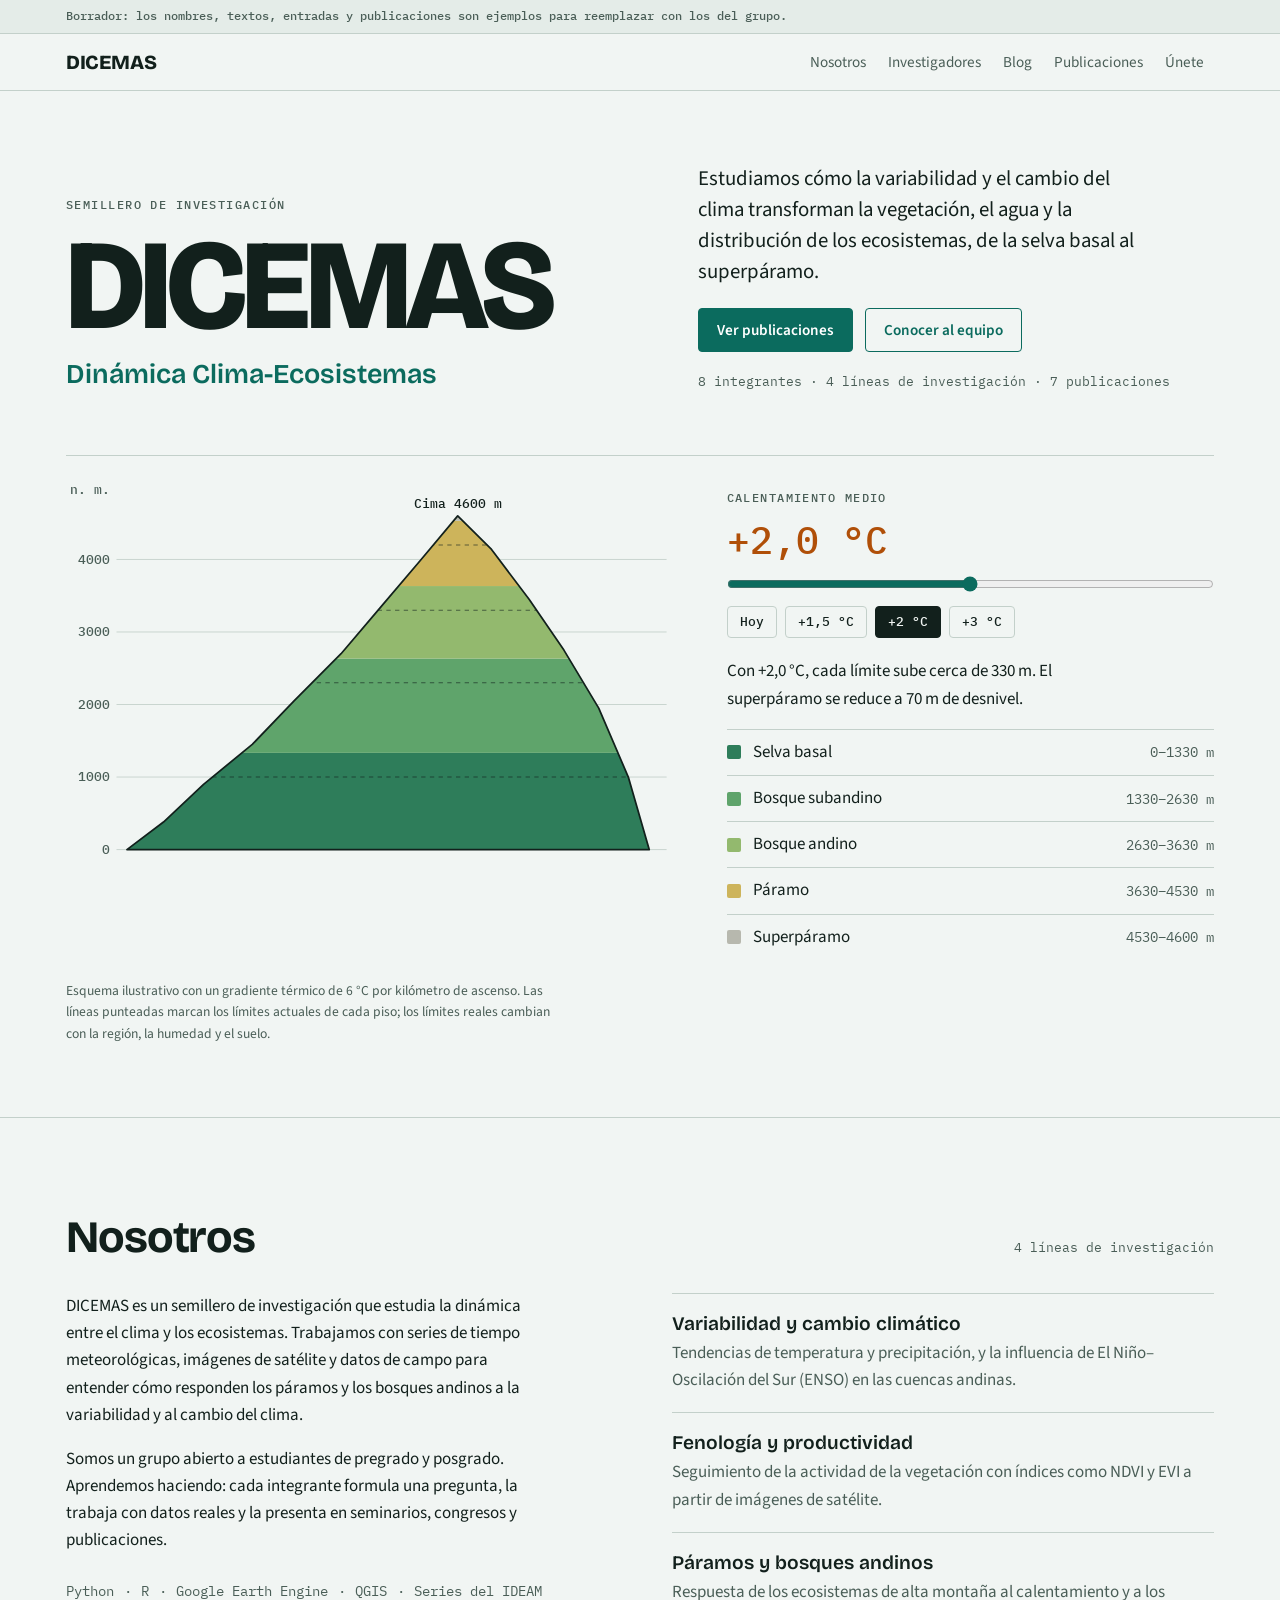
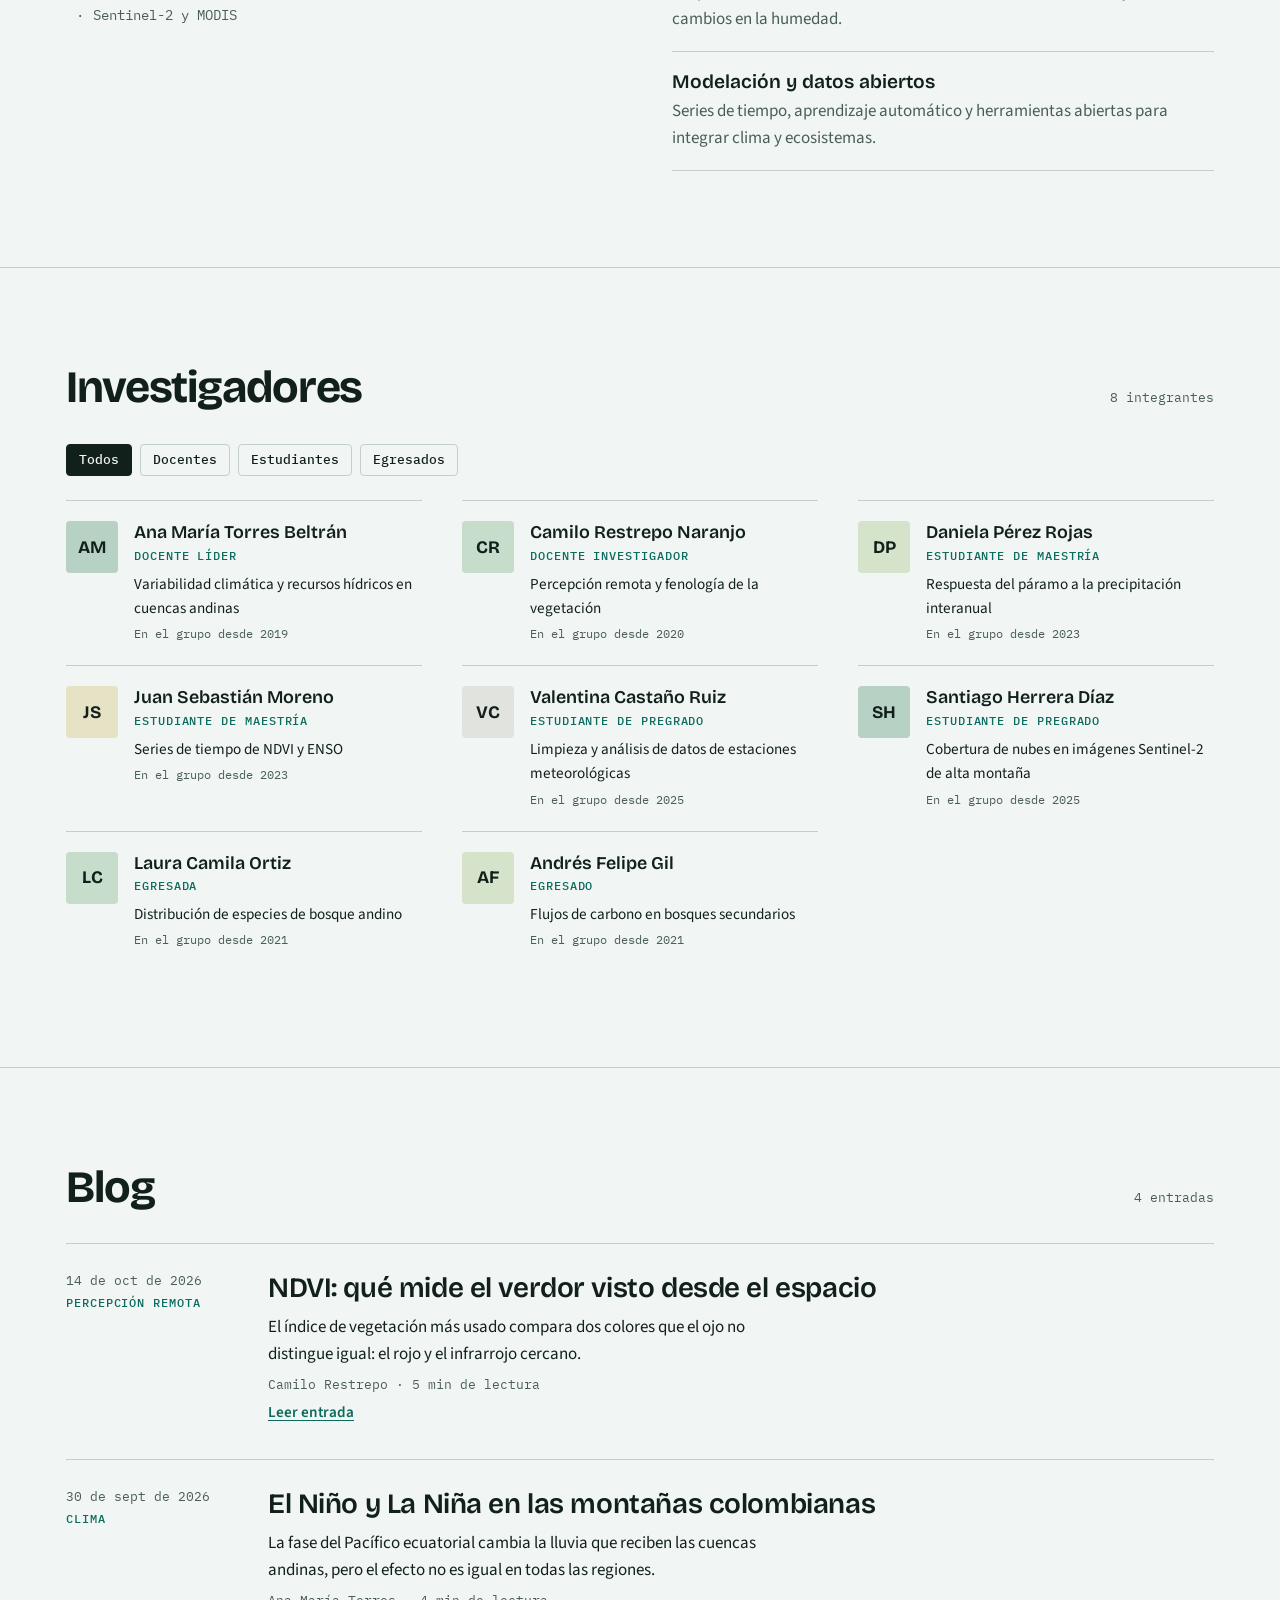
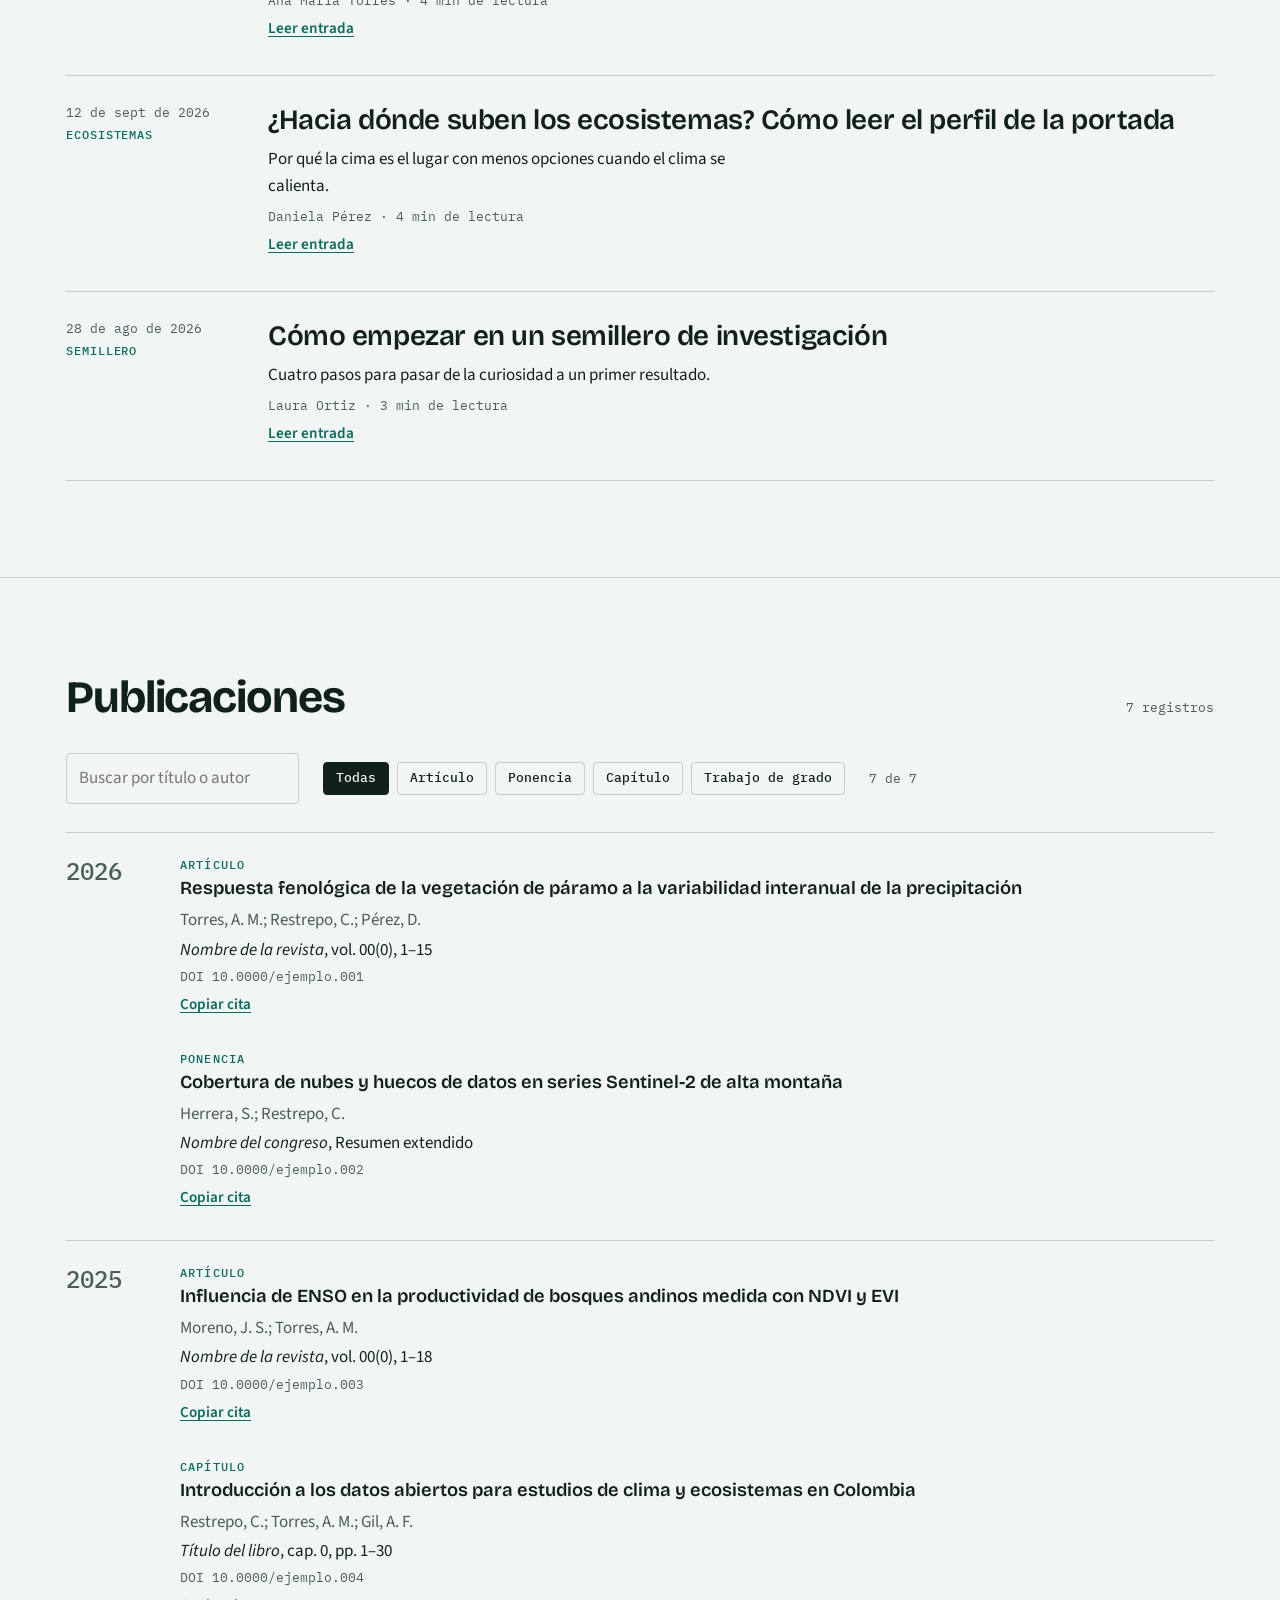
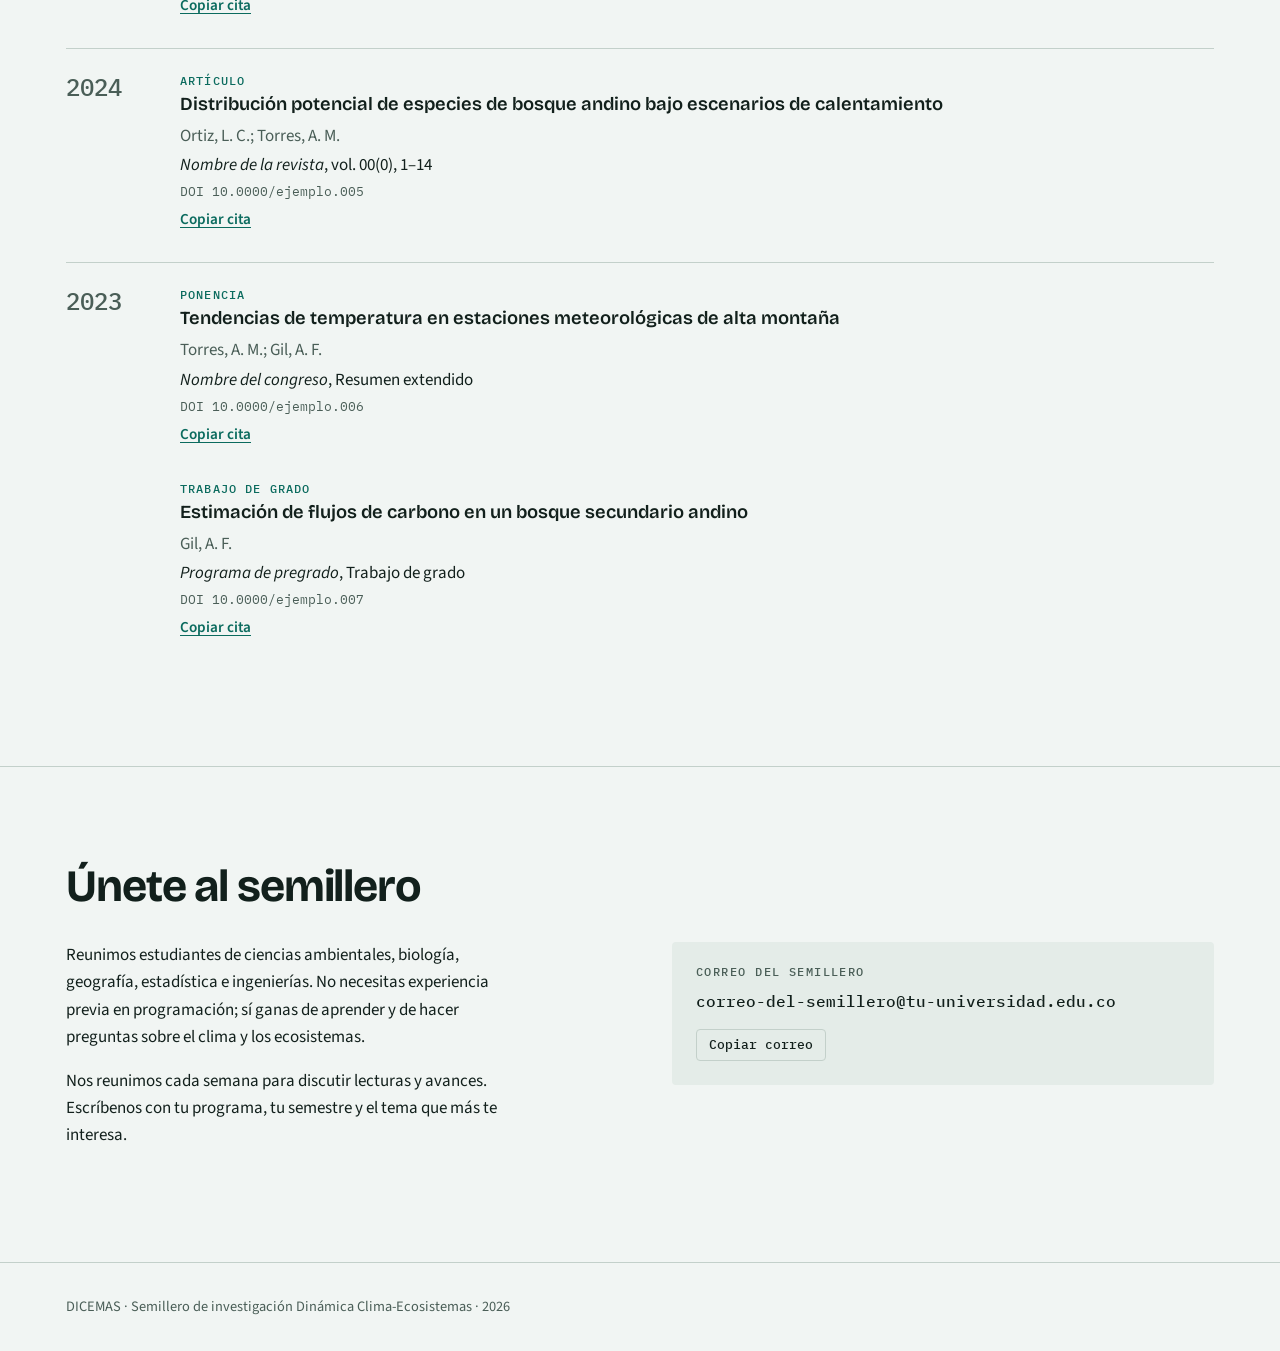
==== index.html @ 5417214d "Add files via upload" ====
<!doctype html>
<html lang="es">
<head>
<meta charset="utf-8">
<meta name="viewport" content="width=device-width, initial-scale=1, viewport-fit=cover">
<title>DICEMAS · Semillero Dinámica Clima-Ecosistemas</title>
<meta name="description" content="Semillero de investigación DICEMAS: dinámica entre el clima y los ecosistemas. Investigadores, blog y publicaciones.">
<link rel="preconnect" href="https://fonts.googleapis.com">
<link rel="preconnect" href="https://fonts.gstatic.com" crossorigin>
<link rel="stylesheet" href="https://fonts.googleapis.com/css2?family=Bricolage+Grotesque:opsz,wght@12..96,400..800&family=IBM+Plex+Mono:wght@400;500&family=Source+Sans+3:ital,wght@0,400..700;1,400&display=swap">
<style>
/* Concepto: un perfil altitudinal andino como portada, con el calentamiento como control.
   El resto de la página es sobrio: columnas, líneas finas y tipografía. */
:root {
  --bg: #F1F5F3;
  --surface: #E4ECE8;
  --fg: #12201C;
  --muted: #4A5E57;
  --line: #C3D0CA;
  --accent: #0B6B5E;
  --accent-fg: #FFFFFF;
  --warm: #B04F08;
  --z1: #2E7D5A;
  --z2: #5FA46B;
  --z3: #93B96E;
  --z4: #CDB45B;
  --z5: #B7B8AE;
  --font-display: "Bricolage Grotesque", "Helvetica Neue", Arial, sans-serif;
  --font-body: "Source Sans 3", "Segoe UI", Helvetica, Arial, sans-serif;
  --font-mono: "IBM Plex Mono", ui-monospace, Menlo, Consolas, monospace;
}
@media (prefers-color-scheme: dark) {
  :root:not([data-theme="light"]) {
    --bg: #0D1815;
    --surface: #15251F;
    --fg: #E6EFEB;
    --muted: #9DB2AA;
    --line: #28392F;
    --accent: #5CC9B6;
    --accent-fg: #0D1815;
    --warm: #F0A35E;
    --z1: #3C9C73;
    --z2: #6DB87A;
    --z3: #A3C97F;
    --z4: #D9C06A;
    --z5: #8F9288;
    color-scheme: dark;
  }
}
:root[data-theme="dark"] {
  --bg: #0D1815;
  --surface: #15251F;
  --fg: #E6EFEB;
  --muted: #9DB2AA;
  --line: #28392F;
  --accent: #5CC9B6;
  --accent-fg: #0D1815;
  --warm: #F0A35E;
  --z1: #3C9C73;
  --z2: #6DB87A;
  --z3: #A3C97F;
  --z4: #D9C06A;
  --z5: #8F9288;
  color-scheme: dark;
}

*, *::before, *::after { box-sizing: border-box; }
body { margin: 0; }
img { max-width: 100%; }
[hidden] { display: none !important; }
html { scroll-behavior: smooth; }
@media (prefers-reduced-motion: reduce) {
  html { scroll-behavior: auto; }
  * { transition: none !important; animation: none !important; }
}
body {
  background: var(--bg);
  color: var(--fg);
  font: 400 17px/1.6 var(--font-body);
}
body::before {
  content: "";
  position: fixed;
  inset: 0 0 auto;
  height: env(safe-area-inset-top, 0px);
  z-index: 10;
  background: var(--bg);
}
a { color: var(--accent); }
:focus-visible { outline: 2px solid var(--accent); outline-offset: 3px; }
section[id] { scroll-margin-top: 72px; }
.wrap {
  max-width: 1180px;
  margin-inline: auto;
  padding-left: max(16px, env(safe-area-inset-left, 0px));
  padding-right: max(16px, env(safe-area-inset-right, 0px));
}
.sr { position: absolute; width: 1px; height: 1px; overflow: hidden; clip: rect(0 0 0 0); white-space: nowrap; }

.eyebrow {
  font: 500 0.75rem/1 var(--font-mono);
  letter-spacing: 0.12em;
  text-transform: uppercase;
  color: var(--muted);
  margin: 0;
}
h1, h2, h3 { margin: 0; text-wrap: balance; }

/* Aviso de borrador */
.draft { background: var(--surface); border-bottom: 1px solid var(--line); font: 500 0.75rem/1.4 var(--font-mono); color: var(--muted); }
.draft .wrap { padding-block: 8px; }

/* Cabecera */
.site-head { position: sticky; top: env(safe-area-inset-top, 0px); z-index: 20; background: var(--bg); border-bottom: 1px solid var(--line); }
.site-head .wrap { display: flex; align-items: center; gap: 16px; height: 56px; }
.brand { font: 800 1.25rem/1 var(--font-display); letter-spacing: -0.02em; color: var(--fg); text-decoration: none; }
.nav { flex: 1; min-width: 0; display: flex; justify-content: flex-end; gap: 2px; overflow-x: auto; scrollbar-width: none; }
.nav::-webkit-scrollbar { display: none; }
.nav a { padding: 8px 10px; color: var(--muted); text-decoration: none; font-size: 0.95rem; white-space: nowrap; border-radius: 4px; }
.nav a:hover { color: var(--fg); background: var(--surface); }

/* Portada */
.hero { padding-block: clamp(32px, 6vw, 72px) clamp(40px, 6vw, 72px); }
.hero-top { display: grid; grid-template-columns: minmax(0, 1.1fr) minmax(0, 1fr); gap: clamp(24px, 5vw, 72px); align-items: end; }
.hero-top > * { min-width: 0; }
.hero h1 {
  font: 800 clamp(3.6rem, 14vw, 8rem)/0.9 var(--font-display);
  font-variation-settings: "opsz" 96;
  letter-spacing: -0.04em;
  margin-top: 18px;
}
.subtitle { font: 600 clamp(1.2rem, 2.4vw, 1.7rem)/1.2 var(--font-display); color: var(--accent); margin: 14px 0 0; }
.hero-side { display: grid; gap: 20px; }
.lead { font-size: clamp(1.1rem, 2vw, 1.3rem); line-height: 1.5; max-width: 46ch; margin: 0; }
.actions { display: flex; flex-wrap: wrap; gap: 12px; }
.btn { display: inline-block; padding: 12px 18px; border-radius: 4px; font: 600 0.95rem/1.2 var(--font-body); text-decoration: none; border: 1px solid var(--accent); }
.btn-primary { background: var(--accent); color: var(--accent-fg); }
.btn-ghost { background: transparent; color: var(--accent); }
.btn:hover { filter: brightness(1.08); }
.meta { font: 400 0.8rem/1.5 var(--font-mono); color: var(--muted); margin: 0; }

/* Perfil altitudinal */
.transect { margin: clamp(36px, 5vw, 64px) 0 0; padding-top: 28px; border-top: 1px solid var(--line); }
.tr-grid { display: grid; grid-template-columns: minmax(0, 1.25fr) minmax(0, 1fr); gap: clamp(24px, 4vw, 56px); align-items: start; }
.tr-grid > * { min-width: 0; }
.tr-svg { width: 100%; height: auto; display: block; max-width: 100%; }
.tr-svg .grid { stroke: var(--line); stroke-width: 1; }
.tr-svg .tick { font: 500 15px var(--font-mono); fill: var(--muted); }
.tr-svg .peak-label { font: 500 15px var(--font-mono); fill: var(--fg); }
.tr-svg .today { stroke: var(--fg); stroke-opacity: 0.6; stroke-width: 1.2; stroke-dasharray: 5 5; }
.tr-svg .ridge { fill: none; stroke: var(--fg); stroke-width: 2; stroke-linejoin: round; }
.tr-svg .z1 { fill: var(--z1); }
.tr-svg .z2 { fill: var(--z2); }
.tr-svg .z3 { fill: var(--z3); }
.tr-svg .z4 { fill: var(--z4); }
.tr-svg .z5 { fill: var(--z5); }
.tr-val { display: block; font: 500 2.4rem/1 var(--font-mono); font-variant-numeric: tabular-nums; color: var(--warm); margin: 10px 0 14px; }
.tr-ctl input[type="range"] { width: 100%; accent-color: var(--accent); margin: 0 0 14px; }
.tr-presets { display: flex; flex-wrap: wrap; gap: 8px; }
.tr-read { margin: 20px 0 0; min-height: 3.2em; max-width: 52ch; }
.tr-legend { list-style: none; margin: 16px 0 0; padding: 0; }
.tr-legend li { display: grid; grid-template-columns: 14px minmax(0, 1fr) auto; gap: 12px; align-items: center; padding: 9px 0; border-top: 1px solid var(--line); }
.tr-legend .sw { width: 14px; height: 14px; border-radius: 2px; }
.tr-legend .rng { font: 400 0.85rem var(--font-mono); font-variant-numeric: tabular-nums; color: var(--muted); }
.tr-legend li.gone .nm { opacity: 0.55; text-decoration: line-through; }
.tr-cap { font-size: 0.85rem; color: var(--muted); max-width: 70ch; margin-top: 20px; }

/* Controles comunes */
.chips { display: flex; flex-wrap: wrap; gap: 8px; }
.chip { font: 500 0.8rem/1 var(--font-mono); padding: 9px 12px; border: 1px solid var(--line); background: transparent; color: var(--fg); border-radius: 4px; cursor: pointer; }
.chip:hover { background: var(--surface); }
.chip[aria-pressed="true"] { background: var(--fg); color: var(--bg); border-color: var(--fg); }
.field { width: min(100%, 360px); padding: 11px 12px; border: 1px solid var(--line); border-radius: 4px; background: var(--bg); color: var(--fg); font: inherit; }
.textbtn { background: none; border: 0; padding: 8px 0; color: var(--accent); font: 600 0.95rem var(--font-body); cursor: pointer; text-decoration: underline; text-underline-offset: 3px; }

/* Secciones */
.section { padding-block: clamp(48px, 8vw, 96px); border-top: 1px solid var(--line); }
.sec-head { display: flex; flex-wrap: wrap; align-items: baseline; justify-content: space-between; gap: 8px 24px; margin-bottom: 32px; }
.sec-head h2 { font: 700 clamp(1.9rem, 4vw, 2.8rem)/1.05 var(--font-display); letter-spacing: -0.025em; }
.sec-meta { font: 400 0.8rem/1.4 var(--font-mono); color: var(--muted); margin: 0; }

/* Nosotros */
.about { display: grid; grid-template-columns: minmax(0, 1fr) minmax(0, 1fr); gap: clamp(28px, 5vw, 80px); }
.about > * { min-width: 0; }
.about-text p { max-width: 58ch; margin: 0 0 1em; }
.tools { list-style: none; display: flex; flex-wrap: wrap; margin: 24px 0 0; padding: 0; font: 400 0.85rem/1.8 var(--font-mono); color: var(--muted); }
.tools li + li::before { content: "·"; margin-inline: 0.7em; }
.lines { list-style: none; margin: 0; padding: 0; }
.lines li { padding: 18px 0; border-top: 1px solid var(--line); }
.lines li:last-child { border-bottom: 1px solid var(--line); }
.lines h3 { font: 600 1.2rem/1.25 var(--font-display); margin-bottom: 4px; }
.lines p { margin: 0; color: var(--muted); }

/* Investigadores */
.people { display: grid; grid-template-columns: repeat(auto-fill, minmax(260px, 1fr)); gap: 0 40px; margin-top: 24px; }
.person { display: grid; grid-template-columns: 52px minmax(0, 1fr); gap: 16px; padding: 20px 0 24px; border-top: 1px solid var(--line); }
.avatar { width: 52px; height: 52px; border-radius: 4px; display: grid; place-items: center; font: 700 1.1rem var(--font-display); background: var(--surface); background: color-mix(in srgb, var(--c) 30%, var(--bg)); color: var(--fg); }
.person h3 { font: 600 1.12rem/1.25 var(--font-display); }
.person .role { font: 500 0.72rem/1.4 var(--font-mono); letter-spacing: 0.08em; text-transform: uppercase; color: var(--accent); margin: 4px 0 8px; }
.person .focus { font-size: 0.95rem; margin: 0 0 6px; }
.person .since { font: 400 0.75rem var(--font-mono); color: var(--muted); margin: 0; }

/* Blog */
.posts { list-style: none; margin: 0; padding: 0; }
.post { display: grid; grid-template-columns: 170px minmax(0, 1fr); gap: 8px 32px; padding: 28px 0; border-top: 1px solid var(--line); }
.post:last-child { border-bottom: 1px solid var(--line); }
.post-side { display: flex; flex-direction: column; gap: 6px; font: 400 0.8rem var(--font-mono); color: var(--muted); }
.post-tag { color: var(--accent); text-transform: uppercase; letter-spacing: 0.08em; font-size: 0.72rem; font-weight: 500; }
.post-main { min-width: 0; }
.post h3 { font: 600 clamp(1.3rem, 2.4vw, 1.75rem)/1.2 var(--font-display); letter-spacing: -0.015em; margin-bottom: 8px; }
.post-ex { margin: 0 0 8px; max-width: 62ch; }
.post-by { font: 400 0.8rem var(--font-mono); color: var(--muted); margin: 0; }
.post-body { max-width: 65ch; padding-top: 16px; }
.post-body p { margin: 0 0 1em; }

/* Publicaciones */
.pub-tools { display: flex; flex-wrap: wrap; align-items: center; gap: 16px 24px; margin-bottom: 28px; }
.pub-count { font: 400 0.8rem var(--font-mono); color: var(--muted); margin: 0; }
.year-group { display: grid; grid-template-columns: 90px minmax(0, 1fr); gap: 0 24px; padding-block: 24px; border-top: 1px solid var(--line); }
.year { font: 500 1.5rem/1.2 var(--font-mono); color: var(--muted); }
.pub-items { display: grid; gap: 28px; min-width: 0; }
.pub-type { font: 500 0.72rem/1.4 var(--font-mono); letter-spacing: 0.1em; text-transform: uppercase; color: var(--accent); margin: 0; }
.pub-title { font: 600 1.15rem/1.3 var(--font-display); margin: 4px 0 6px; }
.pub-authors { color: var(--muted); margin: 0; }
.pub-venue { margin: 2px 0 0; }
.pub-venue em { font-style: italic; }
.pub-doi { font: 400 0.8rem var(--font-mono); color: var(--muted); margin: 4px 0 0; overflow-wrap: anywhere; }
.cite-box { font-size: 0.9rem; background: var(--surface); padding: 10px 12px; border-radius: 4px; margin: 8px 0 0; user-select: all; }
.empty { color: var(--muted); padding: 24px 0; border-top: 1px solid var(--line); margin: 0; }

/* Únete */
.join { display: grid; grid-template-columns: minmax(0, 1fr) minmax(0, 1fr); gap: clamp(28px, 5vw, 80px); align-items: start; }
.join > * { min-width: 0; }
.join p { max-width: 54ch; margin: 0 0 1em; }
.mailbox { background: var(--surface); padding: 24px; border-radius: 4px; }
.mailbox .addr { font: 500 1rem/1.4 var(--font-mono); overflow-wrap: anywhere; margin: 10px 0 16px; user-select: all; }

.foot { border-top: 1px solid var(--line); padding-block: 32px; color: var(--muted); font-size: 0.9rem; }
.foot p { margin: 0; }

@media (max-width: 820px) {
  .hero-top, .tr-grid, .about, .join { grid-template-columns: minmax(0, 1fr); }
  .post { grid-template-columns: minmax(0, 1fr); }
  .post-side { flex-direction: row; gap: 16px; align-items: baseline; }
  .year-group { grid-template-columns: minmax(0, 1fr); gap: 12px; }
}
</style>

</head>
<body>
<div class="draft"><div class="wrap">Borrador: los nombres, textos, entradas y publicaciones son ejemplos para reemplazar con los del grupo.</div></div>

<header class="site-head">
  <div class="wrap">
    <a class="brand" href="#inicio">DICEMAS</a>
    <nav class="nav" aria-label="Secciones">
      <a href="#nosotros">Nosotros</a>
      <a href="#investigadores">Investigadores</a>
      <a href="#blog">Blog</a>
      <a href="#publicaciones">Publicaciones</a>
      <a href="#unete">Únete</a>
    </nav>
  </div>
</header>

<main id="inicio">
  <section class="hero">
    <div class="wrap">
      <div class="hero-top">
        <div>
          <p class="eyebrow">Semillero de investigación</p>
          <h1>DICEMAS</h1>
          <p class="subtitle">Dinámica Clima-Ecosistemas</p>
        </div>
        <div class="hero-side">
          <p class="lead">Estudiamos cómo la variabilidad y el cambio del clima transforman la vegetación, el agua y la distribución de los ecosistemas, de la selva basal al superpáramo.</p>
          <div class="actions">
            <a class="btn btn-primary" href="#publicaciones">Ver publicaciones</a>
            <a class="btn btn-ghost" href="#investigadores">Conocer al equipo</a>
          </div>
          <p class="meta" id="hero-meta"></p>
        </div>
      </div>

      <figure class="transect" aria-labelledby="tr-cap">
        <div class="tr-grid">
          <svg id="tr-svg" class="tr-svg" viewBox="0 0 700 436" role="img" aria-label="Perfil altitudinal de una montaña andina con cinco pisos de vegetación. Los límites de cada piso suben cuando aumenta la temperatura."></svg>
          <div class="tr-panel">
            <div class="tr-ctl">
              <label for="dt" class="eyebrow">Calentamiento medio</label>
              <output id="dt-out" for="dt" class="tr-val">+2,0 °C</output>
              <input id="dt" type="range" min="0" max="4" step="0.1" value="2">
              <div class="tr-presets" id="tr-presets">
                <button type="button" class="chip" data-v="0" aria-pressed="false">Hoy</button>
                <button type="button" class="chip" data-v="1.5" aria-pressed="false">+1,5 °C</button>
                <button type="button" class="chip" data-v="2" aria-pressed="true">+2 °C</button>
                <button type="button" class="chip" data-v="3" aria-pressed="false">+3 °C</button>
              </div>
            </div>
            <p class="tr-read" id="tr-read" aria-live="polite"></p>
            <ol class="tr-legend" id="tr-legend"></ol>
          </div>
        </div>
        <figcaption class="tr-cap" id="tr-cap">Esquema ilustrativo con un gradiente térmico de 6 °C por kilómetro de ascenso. Las líneas punteadas marcan los límites actuales de cada piso; los límites reales cambian con la región, la humedad y el suelo.</figcaption>
      </figure>
    </div>
  </section>

  <section class="section" id="nosotros">
    <div class="wrap">
      <div class="sec-head">
        <h2>Nosotros</h2>
        <p class="sec-meta" id="lines-meta"></p>
      </div>
      <div class="about">
        <div class="about-text">
          <p>DICEMAS es un semillero de investigación que estudia la dinámica entre el clima y los ecosistemas. Trabajamos con series de tiempo meteorológicas, imágenes de satélite y datos de campo para entender cómo responden los páramos y los bosques andinos a la variabilidad y al cambio del clima.</p>
          <p>Somos un grupo abierto a estudiantes de pregrado y posgrado. Aprendemos haciendo: cada integrante formula una pregunta, la trabaja con datos reales y la presenta en seminarios, congresos y publicaciones.</p>
          <ul class="tools" aria-label="Datos y herramientas">
            <li>Python</li><li>R</li><li>Google Earth Engine</li><li>QGIS</li><li>Series del IDEAM</li><li>Sentinel-2 y MODIS</li>
          </ul>
        </div>
        <ul class="lines" id="lines"></ul>
      </div>
    </div>
  </section>

  <section class="section" id="investigadores">
    <div class="wrap">
      <div class="sec-head">
        <h2>Investigadores</h2>
        <p class="sec-meta" id="people-meta"></p>
      </div>
      <div class="chips" id="people-filter" role="group" aria-label="Filtrar por rol"></div>
      <div class="people" id="people"></div>
    </div>
  </section>

  <section class="section" id="blog">
    <div class="wrap">
      <div class="sec-head">
        <h2>Blog</h2>
        <p class="sec-meta" id="blog-meta"></p>
      </div>
      <ol class="posts" id="posts"></ol>
    </div>
  </section>

  <section class="section" id="publicaciones">
    <div class="wrap">
      <div class="sec-head">
        <h2>Publicaciones</h2>
        <p class="sec-meta" id="pub-meta"></p>
      </div>
      <div class="pub-tools">
        <div>
          <label class="sr" for="pub-q">Buscar por título o autor</label>
          <input class="field" id="pub-q" type="search" placeholder="Buscar por título o autor" autocomplete="off">
        </div>
        <div class="chips" id="pub-filter" role="group" aria-label="Filtrar por tipo"></div>
        <p class="pub-count" id="pub-count" aria-live="polite"></p>
      </div>
      <div id="pubs"></div>
    </div>
  </section>

  <section class="section" id="unete">
    <div class="wrap">
      <div class="sec-head"><h2>Únete al semillero</h2></div>
      <div class="join">
        <div>
          <p>Reunimos estudiantes de ciencias ambientales, biología, geografía, estadística e ingenierías. No necesitas experiencia previa en programación; sí ganas de aprender y de hacer preguntas sobre el clima y los ecosistemas.</p>
          <p>Nos reunimos cada semana para discutir lecturas y avances. Escríbenos con tu programa, tu semestre y el tema que más te interesa.</p>
        </div>
        <div class="mailbox">
          <p class="eyebrow">Correo del semillero</p>
          <p class="addr" id="mail-addr">correo-del-semillero@tu-universidad.edu.co</p>
          <button type="button" class="chip" id="mail-copy">Copiar correo</button>
        </div>
      </div>
    </div>
  </section>
</main>

<footer class="foot">
  <div class="wrap">
    <p>DICEMAS · Semillero de investigación Dinámica Clima-Ecosistemas · 2026</p>
  </div>
</footer>

<script>
(function () {
  document.documentElement.lang = "es";

  /* ==========================================================
     CÓMO EDITAR EL CONTENIDO
     Todo el contenido del sitio está en las listas de abajo:
       PEOPLE = investigadores   LINES = líneas de investigación
       POSTS  = entradas del blog   PUBS = publicaciones
     Para agregar algo, copia un bloque { ... }, pégalo debajo
     y cambia el texto entre comillas. Cada bloque termina en
     coma, excepto el último de la lista.
     Para borrar algo, elimina su bloque completo { ... }.
     El correo de contacto está más arriba, en el HTML:
     busca "correo-del-semillero".
     ========================================================== */
  var PEOPLE = [
    { n: "Ana María Torres Beltrán", r: "Docente líder", g: "Docentes", f: "Variabilidad climática y recursos hídricos en cuencas andinas", s: 2019 },
    { n: "Camilo Restrepo Naranjo", r: "Docente investigador", g: "Docentes", f: "Percepción remota y fenología de la vegetación", s: 2020 },
    { n: "Daniela Pérez Rojas", r: "Estudiante de maestría", g: "Estudiantes", f: "Respuesta del páramo a la precipitación interanual", s: 2023 },
    { n: "Juan Sebastián Moreno", r: "Estudiante de maestría", g: "Estudiantes", f: "Series de tiempo de NDVI y ENSO", s: 2023 },
    { n: "Valentina Castaño Ruiz", r: "Estudiante de pregrado", g: "Estudiantes", f: "Limpieza y análisis de datos de estaciones meteorológicas", s: 2025 },
    { n: "Santiago Herrera Díaz", r: "Estudiante de pregrado", g: "Estudiantes", f: "Cobertura de nubes en imágenes Sentinel-2 de alta montaña", s: 2025 },
    { n: "Laura Camila Ortiz", r: "Egresada", g: "Egresados", f: "Distribución de especies de bosque andino", s: 2021 },
    { n: "Andrés Felipe Gil", r: "Egresado", g: "Egresados", f: "Flujos de carbono en bosques secundarios", s: 2021 }
  ];

  var LINES = [
    { t: "Variabilidad y cambio climático", d: "Tendencias de temperatura y precipitación, y la influencia de El Niño–Oscilación del Sur (ENSO) en las cuencas andinas." },
    { t: "Fenología y productividad", d: "Seguimiento de la actividad de la vegetación con índices como NDVI y EVI a partir de imágenes de satélite." },
    { t: "Páramos y bosques andinos", d: "Respuesta de los ecosistemas de alta montaña al calentamiento y a los cambios en la humedad." },
    { t: "Modelación y datos abiertos", d: "Series de tiempo, aprendizaje automático y herramientas abiertas para integrar clima y ecosistemas." }
  ];

  var POSTS = [
    {
      date: "2026-10-14", tag: "Percepción remota", min: 5, by: "Camilo Restrepo",
      title: "NDVI: qué mide el verdor visto desde el espacio",
      ex: "El índice de vegetación más usado compara dos colores que el ojo no distingue igual: el rojo y el infrarrojo cercano.",
      body: [
        "El NDVI (índice de vegetación de diferencia normalizada) se calcula con la reflectancia en el rojo y en el infrarrojo cercano: (NIR − Rojo) / (NIR + Rojo). Las hojas sanas absorben mucha luz roja para hacer fotosíntesis y reflejan mucho infrarrojo cercano, así que un dosel verde y denso da valores altos.",
        "El resultado va de −1 a 1. El agua y las nubes suelen dar valores bajos o negativos, el suelo desnudo queda cerca de cero y la vegetación densa se acerca a 0,8 o más. En montañas tropicales hay dos problemas frecuentes: la nubosidad, que deja huecos en las series, y la saturación del índice en doseles muy densos. Por eso también usamos el EVI y combinamos varias fechas."
      ]
    },
    {
      date: "2026-09-30", tag: "Clima", min: 4, by: "Ana María Torres",
      title: "El Niño y La Niña en las montañas colombianas",
      ex: "La fase del Pacífico ecuatorial cambia la lluvia que reciben las cuencas andinas, pero el efecto no es igual en todas las regiones.",
      body: [
        "El ENSO alterna entre una fase cálida (El Niño), una fría (La Niña) y una neutra. En buena parte de Colombia, El Niño tiende a asociarse con menos lluvia y La Niña con más, aunque la intensidad cambia según la región y la época del año.",
        "Para un ecosistema, esto significa años con déficit de agua y mayor riesgo de incendios, y años con exceso de humedad. Comparar series de precipitación y de NDVI con los índices oceánicos nos permite medir cuánto de la variación de la vegetación se explica por el ENSO y cuánto por otros factores."
      ]
    },
    {
      date: "2026-09-12", tag: "Ecosistemas", min: 4, by: "Daniela Pérez",
      title: "¿Hacia dónde suben los ecosistemas? Cómo leer el perfil de la portada",
      ex: "Por qué la cima es el lugar con menos opciones cuando el clima se calienta.",
      body: [
        "La temperatura baja cerca de 6 °C por cada kilómetro que subimos. Si el aire se calienta 2 °C, las condiciones propias de una altitud pasan a encontrarse unos 330 m más arriba. Si las especies siguen ese cambio, cada piso de vegetación se desplaza hacia la cima.",
        "El problema aparece arriba. Un piso que ya está en la cumbre no tiene hacia dónde subir, y su área se reduce hasta desaparecer. Es una simplificación: la humedad, el suelo y la velocidad de dispersión de las especies también cuentan. La figura es un esquema para pensar, no una predicción para una montaña concreta."
      ]
    },
    {
      date: "2026-08-28", tag: "Semillero", min: 3, by: "Laura Ortiz",
      title: "Cómo empezar en un semillero de investigación",
      ex: "Cuatro pasos para pasar de la curiosidad a un primer resultado.",
      body: [
        "Primero, asiste a las reuniones y lee con el grupo: escuchar cómo se discute un artículo enseña más que leerlo a solas. Segundo, elige una pregunta pequeña que se pueda responder con datos que ya existen, por ejemplo la tendencia de lluvia de una estación.",
        "Tercero, aprende una herramienta a la vez, como Python o R, aplicándola a esa pregunta. Cuarto, presenta un avance corto cada pocas semanas. Un primer gráfico claro vale más que un análisis largo sin terminar."
      ]
    }
  ];

  var PUBS = [
    { t: "Artículo", y: 2026, a: ["Torres, A. M.", "Restrepo, C.", "Pérez, D."], title: "Respuesta fenológica de la vegetación de páramo a la variabilidad interanual de la precipitación", v: "Nombre de la revista", d: "vol. 00(0), 1–15", doi: "10.0000/ejemplo.001" },
    { t: "Ponencia", y: 2026, a: ["Herrera, S.", "Restrepo, C."], title: "Cobertura de nubes y huecos de datos en series Sentinel-2 de alta montaña", v: "Nombre del congreso", d: "Resumen extendido", doi: "10.0000/ejemplo.002" },
    { t: "Artículo", y: 2025, a: ["Moreno, J. S.", "Torres, A. M."], title: "Influencia de ENSO en la productividad de bosques andinos medida con NDVI y EVI", v: "Nombre de la revista", d: "vol. 00(0), 1–18", doi: "10.0000/ejemplo.003" },
    { t: "Capítulo", y: 2025, a: ["Restrepo, C.", "Torres, A. M.", "Gil, A. F."], title: "Introducción a los datos abiertos para estudios de clima y ecosistemas en Colombia", v: "Título del libro", d: "cap. 0, pp. 1–30", doi: "10.0000/ejemplo.004" },
    { t: "Artículo", y: 2024, a: ["Ortiz, L. C.", "Torres, A. M."], title: "Distribución potencial de especies de bosque andino bajo escenarios de calentamiento", v: "Nombre de la revista", d: "vol. 00(0), 1–14", doi: "10.0000/ejemplo.005" },
    { t: "Ponencia", y: 2023, a: ["Torres, A. M.", "Gil, A. F."], title: "Tendencias de temperatura en estaciones meteorológicas de alta montaña", v: "Nombre del congreso", d: "Resumen extendido", doi: "10.0000/ejemplo.006" },
    { t: "Trabajo de grado", y: 2023, a: ["Gil, A. F."], title: "Estimación de flujos de carbono en un bosque secundario andino", v: "Programa de pregrado", d: "Trabajo de grado", doi: "10.0000/ejemplo.007" }
  ];

  /* ====== Utilidades ====== */
  var esc = function (s) {
    return String(s).replace(/[&<>"']/g, function (c) {
      return { "&": "&amp;", "<": "&lt;", ">": "&gt;", '"': "&quot;", "'": "&#39;" }[c];
    });
  };
  var norm = function (s) { return String(s).normalize("NFD").replace(/[̀-ͯ]/g, "").toLowerCase(); };
  var $ = function (id) { return document.getElementById(id); };
  var nf1 = new Intl.NumberFormat("es-CO", { minimumFractionDigits: 1, maximumFractionDigits: 1 });
  var nf0 = new Intl.NumberFormat("es-CO", { maximumFractionDigits: 0, useGrouping: false });
  var r10 = function (x) { return Math.round(x / 10) * 10; };

  function copyText(text, btn, label, onFail) {
    var done = function (ok) {
      btn.textContent = ok ? "Copiado" : "No se pudo copiar";
      if (!ok && onFail) onFail();
      setTimeout(function () { btn.textContent = label; }, 1800);
    };
    var fallback = function () {
      try {
        var ta = document.createElement("textarea");
        ta.value = text;
        ta.setAttribute("readonly", "");
        ta.style.cssText = "position:fixed;opacity:0;top:0;left:0";
        document.body.appendChild(ta);
        ta.select();
        var ok = document.execCommand("copy");
        ta.remove();
        done(ok);
      } catch (e) { done(false); }
    };
    try {
      navigator.clipboard.writeText(text).then(function () { done(true); }, fallback);
    } catch (e) { fallback(); }
  }

  /* ====== Resumen de la portada ====== */
  $("hero-meta").textContent = PEOPLE.length + " integrantes · " + LINES.length + " líneas de investigación · " + PUBS.length + " publicaciones";
  $("lines-meta").textContent = LINES.length + " líneas de investigación";
  $("people-meta").textContent = PEOPLE.length + " integrantes";
  $("blog-meta").textContent = POSTS.length + " entradas";
  $("pub-meta").textContent = PUBS.length + " registros";

  /* ====== Perfil altitudinal ====== */
  var NS = "http://www.w3.org/2000/svg";
  var svg = $("tr-svg");
  var mk = function (tag, attrs, parent) {
    var e = document.createElementNS(NS, tag);
    for (var k in attrs) e.setAttribute(k, attrs[k]);
    if (parent) parent.appendChild(e);
    return e;
  };
  var Y = function (e) { return 420 - e / 12; };
  var TOP = 4800, PEAK = 4600, GRAD = 6; /* °C por km */
  var ZONES = [
    { n: "Selva basal", lo: 0 },
    { n: "Bosque subandino", lo: 1000 },
    { n: "Bosque andino", lo: 2300 },
    { n: "Páramo", lo: 3300 },
    { n: "Superpáramo", lo: 4200 }
  ];
  var prof = [[70, 0], [112, 380], [158, 900], [214, 1450], [262, 2050], [316, 2700], [362, 3350], [408, 4000], [450, PEAK], [488, 4150], [532, 3450], [572, 2750], [612, 1950], [646, 1000], [670, 0]];
  var outline = "M" + prof.map(function (p) { return p[0] + "," + Y(p[1]); }).join(" L") + " Z";

  var defs = mk("defs", {}, svg);
  var cp = mk("clipPath", { id: "mtn-clip" }, defs);
  mk("path", { d: outline }, cp);

  var gridG = mk("g", {}, svg);
  [0, 1000, 2000, 3000, 4000].forEach(function (e) {
    mk("line", { x1: 58, x2: 690, y1: Y(e), y2: Y(e), "class": "grid" }, gridG);
    var t = mk("text", { x: 50, y: Y(e) + 5, "text-anchor": "end", "class": "tick" }, gridG);
    t.textContent = String(e);
  });
  var unit = mk("text", { x: 50, y: 12, "text-anchor": "end", "class": "tick" }, gridG);
  unit.textContent = "m s. n. m.";

  var zg = mk("g", { "clip-path": "url(#mtn-clip)" }, svg);
  var rects = ZONES.map(function (z, i) { return mk("rect", { x: 58, width: 632, "class": "z" + (i + 1) }, zg); });
  var tg = mk("g", { "clip-path": "url(#mtn-clip)" }, svg);
  ZONES.slice(1).forEach(function (z) {
    mk("line", { x1: 58, x2: 690, y1: Y(z.lo), y2: Y(z.lo), "class": "today" }, tg);
  });
  mk("path", { d: outline, "class": "ridge" }, svg);
  var pk = mk("text", { x: 450, y: 28, "text-anchor": "middle", "class": "peak-label" }, svg);
  pk.textContent = "Cima " + nf0.format(PEAK) + " m";

  var legend = $("tr-legend");
  legend.innerHTML = ZONES.map(function (z, i) {
    return '<li><span class="sw" style="background:var(--z' + (i + 1) + ')"></span><span class="nm">' + esc(z.n) + '</span><span class="rng"></span></li>';
  }).join("");
  var legItems = Array.prototype.slice.call(legend.children);

  var slider = $("dt"), out = $("dt-out"), read = $("tr-read"), presets = $("tr-presets");
  var cur = parseFloat(slider.value), raf = 0;

  function render(dt) {
    var shift = dt / GRAD * 1000;
    ZONES.forEach(function (z, i) {
      var lo = i === 0 ? 0 : z.lo + shift;
      var hi = i === ZONES.length - 1 ? TOP : ZONES[i + 1].lo + shift;
      var loC = Math.min(lo, TOP), hiC = Math.min(hi, TOP);
      rects[i].setAttribute("y", Y(hiC));
      rects[i].setAttribute("height", Math.max(0, Y(loC) - Y(hiC)));
      var gone = lo >= PEAK;
      legItems[i].classList.toggle("gone", gone);
      legItems[i].querySelector(".rng").textContent = gone ? "sin área" : nf0.format(r10(lo)) + "–" + nf0.format(r10(Math.min(hi, PEAK))) + " m";
    });
    out.textContent = dt < 0.05 ? "Hoy" : "+" + nf1.format(dt) + " °C";
    var left = PEAK - (ZONES[4].lo + shift);
    if (dt < 0.05) {
      read.textContent = "Hoy: así se distribuyen los pisos en un perfil de ejemplo, de 0 a " + nf0.format(PEAK) + " m. El superpáramo ocupa los últimos " + nf0.format(Math.round(left)) + " m.";
    } else {
      read.textContent = "Con +" + nf1.format(dt) + " °C, cada límite sube cerca de " + nf0.format(r10(shift)) + " m. " +
        (left <= 0 ? "El superpáramo desaparece: no hay terreno más alto." : "El superpáramo se reduce a " + nf0.format(r10(left)) + " m de desnivel.");
    }
    Array.prototype.forEach.call(presets.children, function (b) {
      b.setAttribute("aria-pressed", Math.abs(parseFloat(b.getAttribute("data-v")) - dt) < 0.05 ? "true" : "false");
    });
  }

  function setTo(v) {
    cancelAnimationFrame(raf);
    var reduce = window.matchMedia && matchMedia("(prefers-reduced-motion: reduce)").matches;
    if (reduce) { cur = v; slider.value = v; render(v); return; }
    var from = cur, t0 = performance.now(), D = 380;
    var step = function (t) {
      var p = Math.min(1, (t - t0) / D), e = 1 - Math.pow(1 - p, 3);
      cur = from + (v - from) * e;
      slider.value = cur;
      render(cur);
      if (p < 1) raf = requestAnimationFrame(step);
      else { cur = v; slider.value = v; render(v); }
    };
    raf = requestAnimationFrame(step);
  }
  slider.addEventListener("input", function () {
    cancelAnimationFrame(raf);
    cur = parseFloat(slider.value);
    render(cur);
  });
  presets.addEventListener("click", function (e) {
    var b = e.target.closest("button[data-v]");
    if (b) setTo(parseFloat(b.getAttribute("data-v")));
  });
  render(cur);

  /* ====== Líneas de investigación ====== */
  $("lines").innerHTML = LINES.map(function (l) {
    return "<li><h3>" + esc(l.t) + "</h3><p>" + esc(l.d) + "</p></li>";
  }).join("");

  /* ====== Investigadores ====== */
  var groups = ["Todos"];
  PEOPLE.forEach(function (p) { if (groups.indexOf(p.g) < 0) groups.push(p.g); });
  var pg = "Todos";
  var pf = $("people-filter");
  function renderPeople() {
    pf.innerHTML = groups.map(function (g) {
      return '<button type="button" class="chip" data-g="' + esc(g) + '" aria-pressed="' + (g === pg) + '">' + esc(g) + "</button>";
    }).join("");
    $("people").innerHTML = PEOPLE.map(function (p, i) {
      if (pg !== "Todos" && p.g !== pg) return "";
      var w = p.n.split(" ");
      var ini = (w[0][0] + (w[1] ? w[1][0] : "")).toUpperCase();
      return '<article class="person"><div class="avatar" style="--c:var(--z' + ((i % 5) + 1) + ')" aria-hidden="true">' + esc(ini) + "</div>" +
        '<div><h3>' + esc(p.n) + '</h3><p class="role">' + esc(p.r) + '</p><p class="focus">' + esc(p.f) + '</p><p class="since">En el grupo desde ' + p.s + "</p></div></article>";
    }).join("");
  }
  pf.addEventListener("click", function (e) {
    var b = e.target.closest("button[data-g]");
    if (!b) return;
    pg = b.getAttribute("data-g");
    renderPeople();
  });
  renderPeople();

  /* ====== Blog ====== */
  var fmtDate = function (iso) {
    return new Date(iso + "T12:00:00").toLocaleDateString("es-CO", { day: "numeric", month: "short", year: "numeric" });
  };
  $("posts").innerHTML = POSTS.map(function (p, i) {
    return '<li class="post"><div class="post-side"><time datetime="' + p.date + '">' + esc(fmtDate(p.date)) + '</time><span class="post-tag">' + esc(p.tag) + "</span></div>" +
      '<div class="post-main"><h3>' + esc(p.title) + '</h3><p class="post-ex">' + esc(p.ex) + '</p><p class="post-by">' + esc(p.by) + " · " + p.min + " min de lectura</p>" +
      '<div class="post-body" id="post-body-' + i + '" hidden>' + p.body.map(function (t) { return "<p>" + esc(t) + "</p>"; }).join("") + "</div>" +
      '<button type="button" class="textbtn" data-i="' + i + '" aria-expanded="false" aria-controls="post-body-' + i + '">Leer entrada</button></div></li>';
  }).join("");
  $("posts").addEventListener("click", function (e) {
    var b = e.target.closest("button[data-i]");
    if (!b) return;
    var body = $("post-body-" + b.getAttribute("data-i"));
    var open = body.hidden;
    body.hidden = !open;
    b.setAttribute("aria-expanded", String(open));
    b.textContent = open ? "Cerrar entrada" : "Leer entrada";
  });

  /* ====== Publicaciones ====== */
  var cite = function (p) {
    var au = p.a.length > 1 ? p.a.slice(0, -1).join(", ") + ", & " + p.a[p.a.length - 1] : p.a[0];
    return au + " (" + p.y + "). " + p.title + ". " + p.v + (p.d ? ", " + p.d : "") + ". https://doi.org/" + p.doi;
  };
  var SORTED = PUBS.slice().sort(function (a, b) { return b.y - a.y; });
  SORTED.forEach(function (p) { p.c = cite(p); });
  var types = ["Todas"];
  SORTED.forEach(function (p) { if (types.indexOf(p.t) < 0) types.push(p.t); });
  var pt = "Todas", pq = "";
  var pubsEl = $("pubs"), pubFilter = $("pub-filter");

  function renderPubs() {
    pubFilter.innerHTML = types.map(function (t) {
      return '<button type="button" class="chip" data-t="' + esc(t) + '" aria-pressed="' + (t === pt) + '">' + esc(t) + "</button>";
    }).join("");
    var q = norm(pq);
    var list = SORTED.map(function (p, k) { return { p: p, k: k }; }).filter(function (o) {
      if (pt !== "Todas" && o.p.t !== pt) return false;
      return !q || norm(o.p.title + " " + o.p.a.join(" ")).indexOf(q) >= 0;
    });
    $("pub-count").textContent = list.length + " de " + SORTED.length;
    if (!list.length) {
      pubsEl.innerHTML = '<p class="empty">Ninguna publicación coincide. Borra la búsqueda o elige Todas.</p>';
      return;
    }
    var byYear = {}, years = [];
    list.forEach(function (o) {
      if (!byYear[o.p.y]) { byYear[o.p.y] = []; years.push(o.p.y); }
      byYear[o.p.y].push(o);
    });
    pubsEl.innerHTML = years.map(function (y) {
      return '<div class="year-group"><div class="year">' + y + '</div><div class="pub-items">' + byYear[y].map(function (o) {
        var p = o.p;
        return "<article><p class=\"pub-type\">" + esc(p.t) + '</p><h3 class="pub-title">' + esc(p.title) + '</h3><p class="pub-authors">' + esc(p.a.join("; ")) + '</p>' +
          '<p class="pub-venue"><em>' + esc(p.v) + "</em>" + (p.d ? ", " + esc(p.d) : "") + '</p><p class="pub-doi">DOI ' + esc(p.doi) + "</p>" +
          '<button type="button" class="textbtn" data-k="' + o.k + '">Copiar cita</button><p class="cite-box" hidden>' + esc(p.c) + "</p></article>";
      }).join("") + "</div></div>";
    }).join("");
  }
  pubFilter.addEventListener("click", function (e) {
    var b = e.target.closest("button[data-t]");
    if (!b) return;
    pt = b.getAttribute("data-t");
    renderPubs();
  });
  $("pub-q").addEventListener("input", function (e) { pq = e.target.value; renderPubs(); });
  pubsEl.addEventListener("click", function (e) {
    var b = e.target.closest("button[data-k]");
    if (!b) return;
    var box = b.parentElement.querySelector(".cite-box");
    copyText(SORTED[parseInt(b.getAttribute("data-k"), 10)].c, b, "Copiar cita", function () { box.hidden = false; });
  });
  renderPubs();

  /* ====== Correo ====== */
  $("mail-copy").addEventListener("click", function (e) {
    copyText($("mail-addr").textContent, e.currentTarget, "Copiar correo");
  });
})();
</script>

</body>
</html>
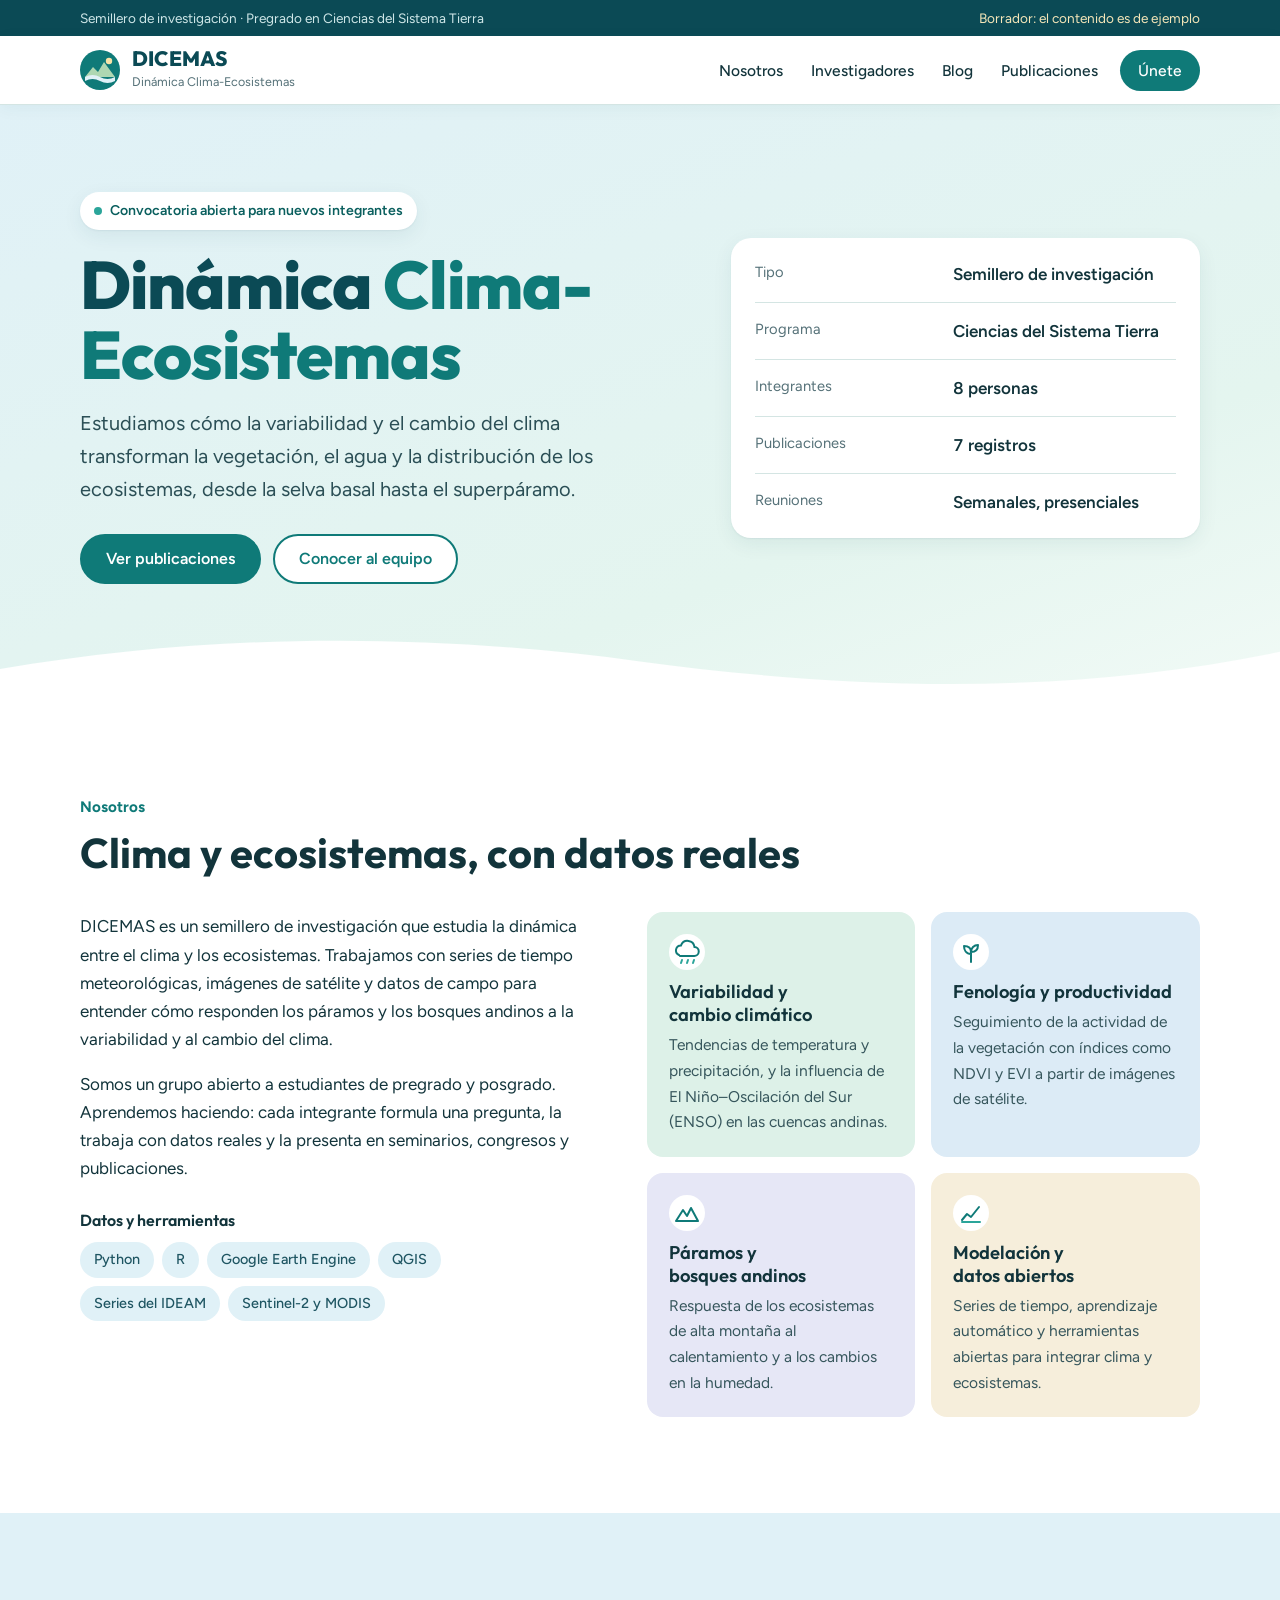
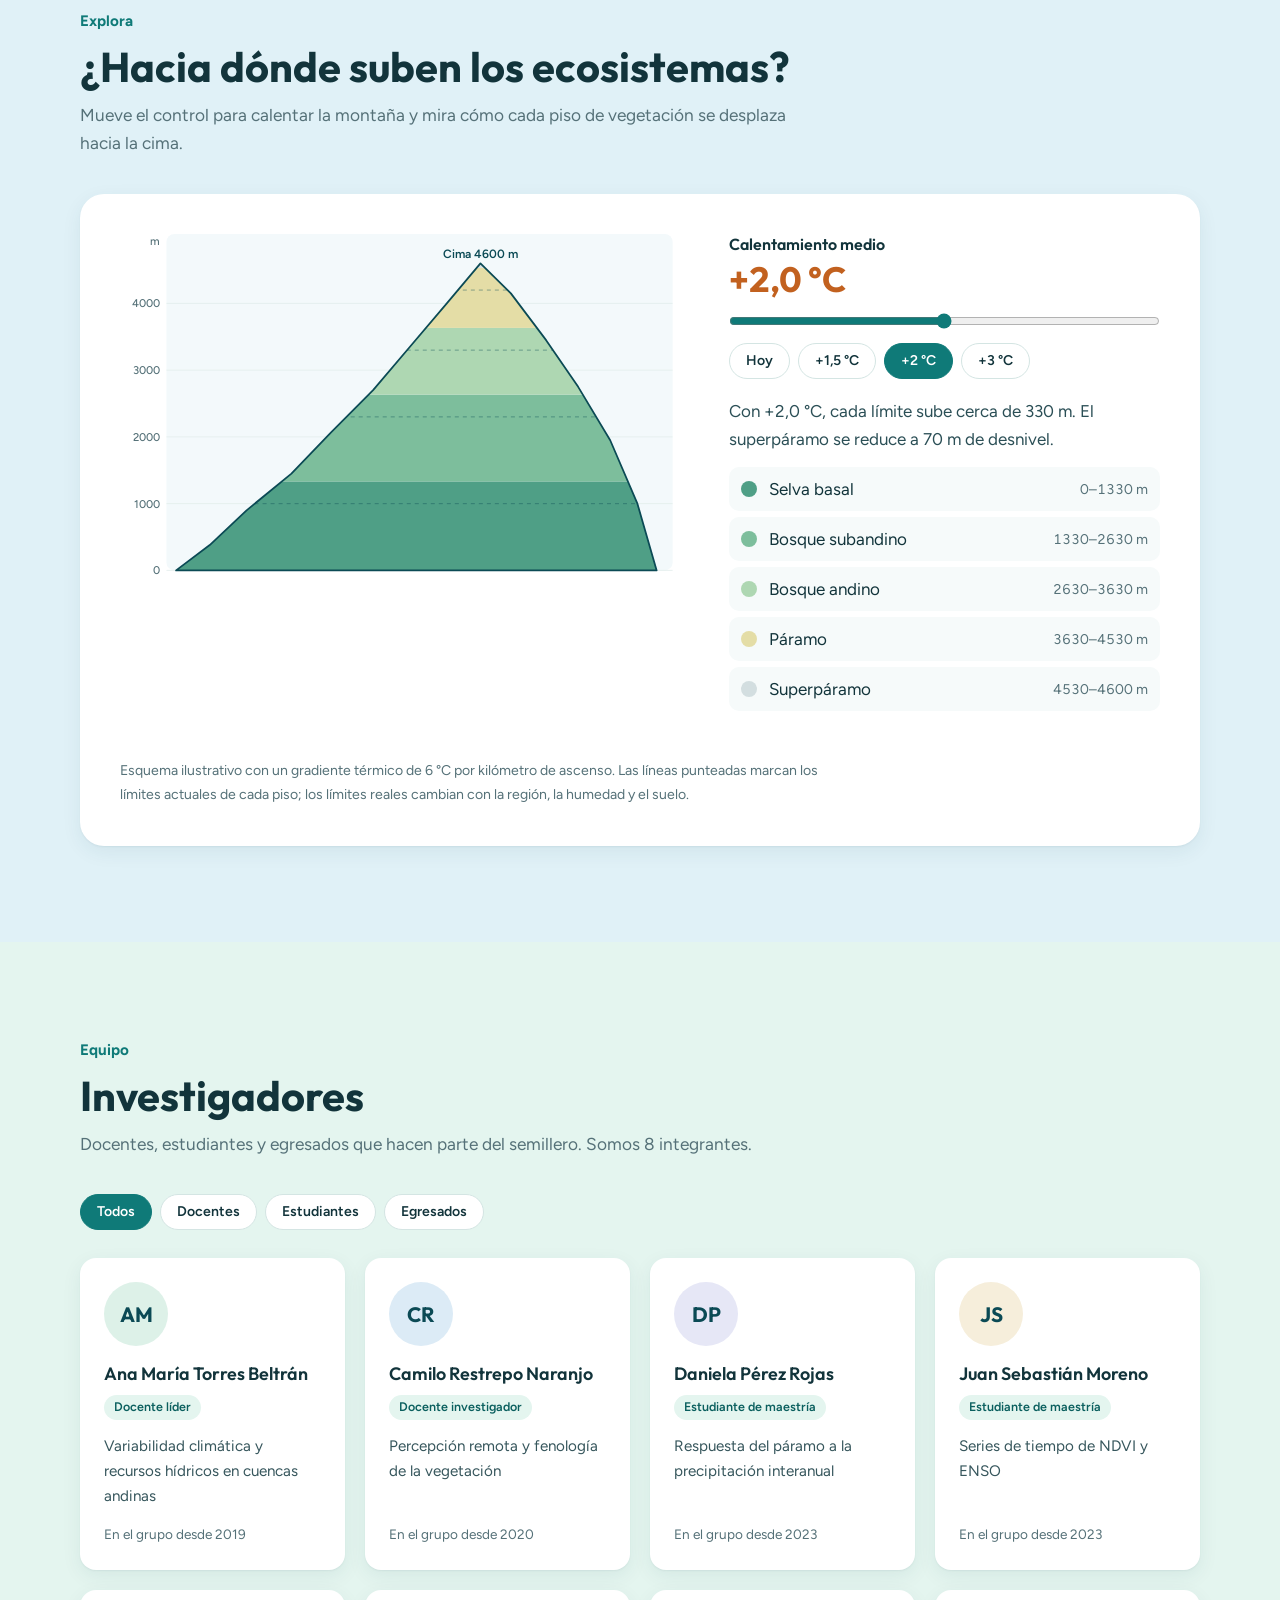
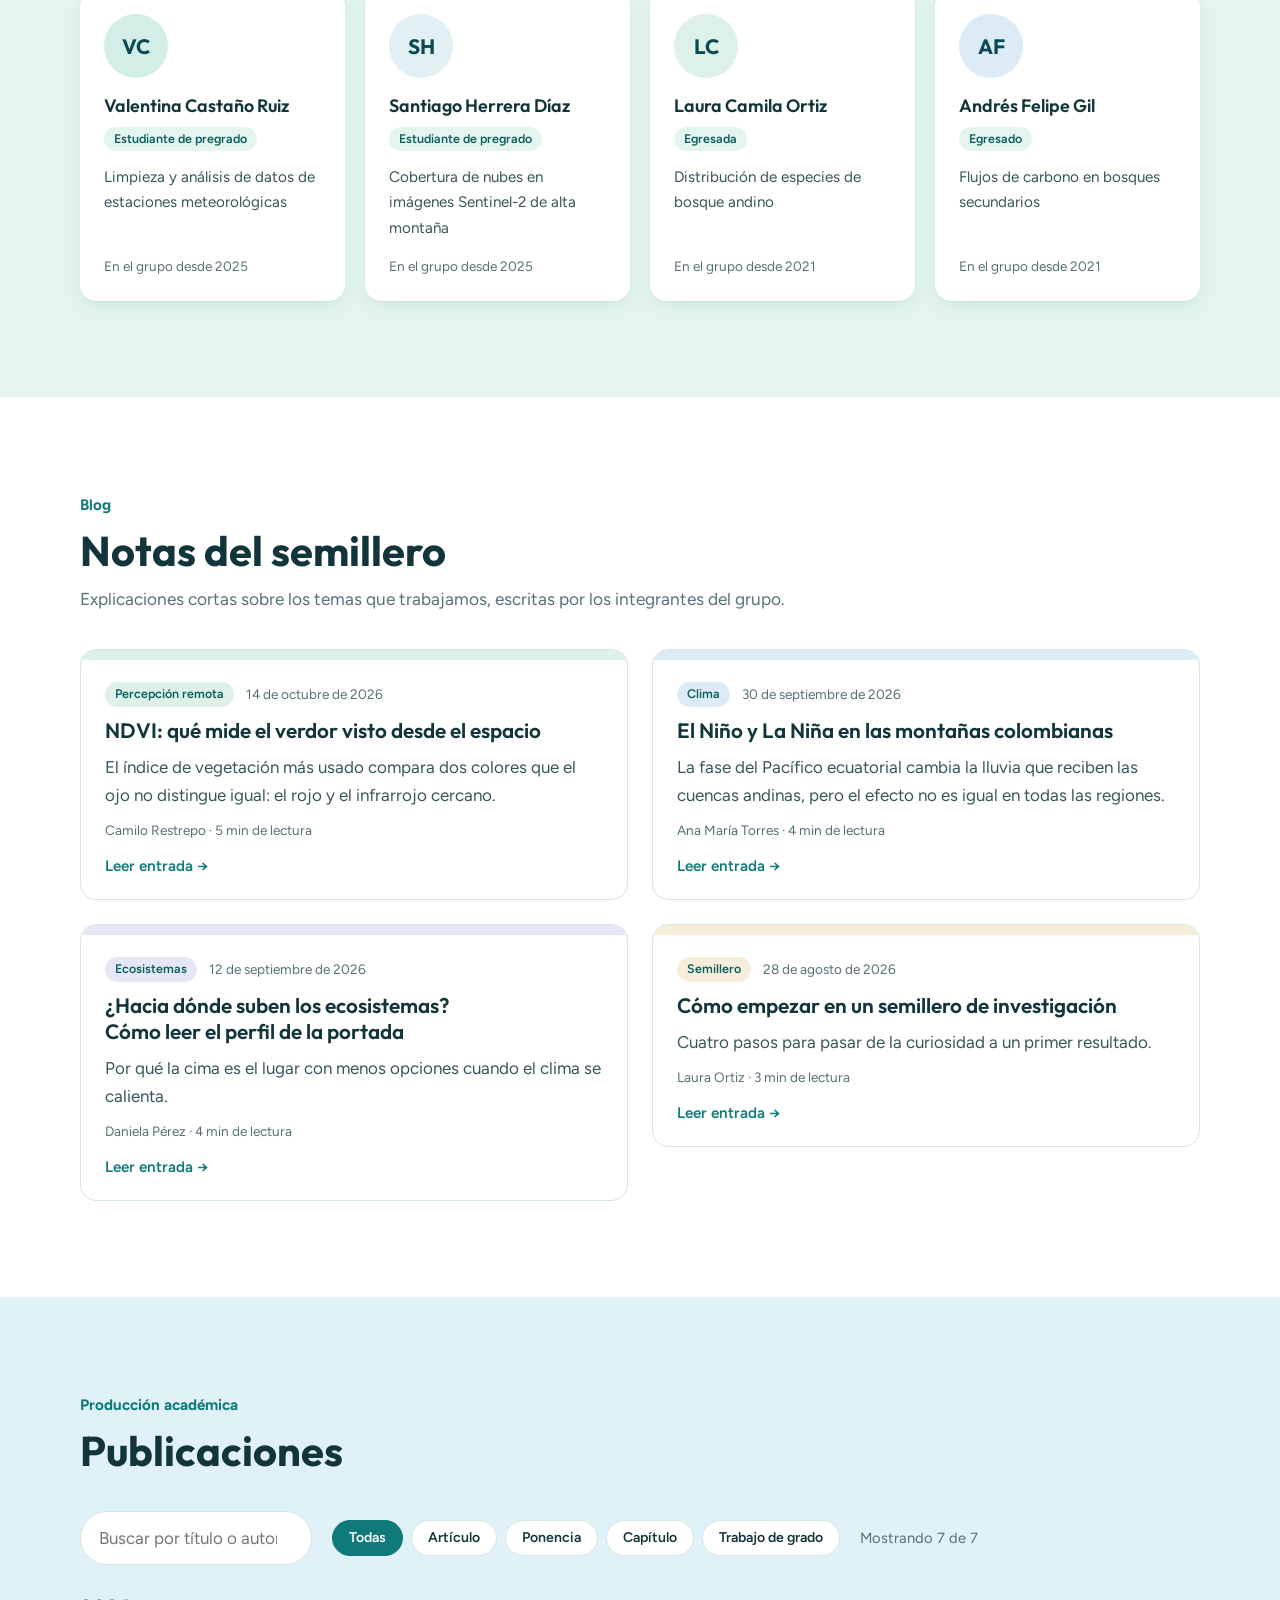
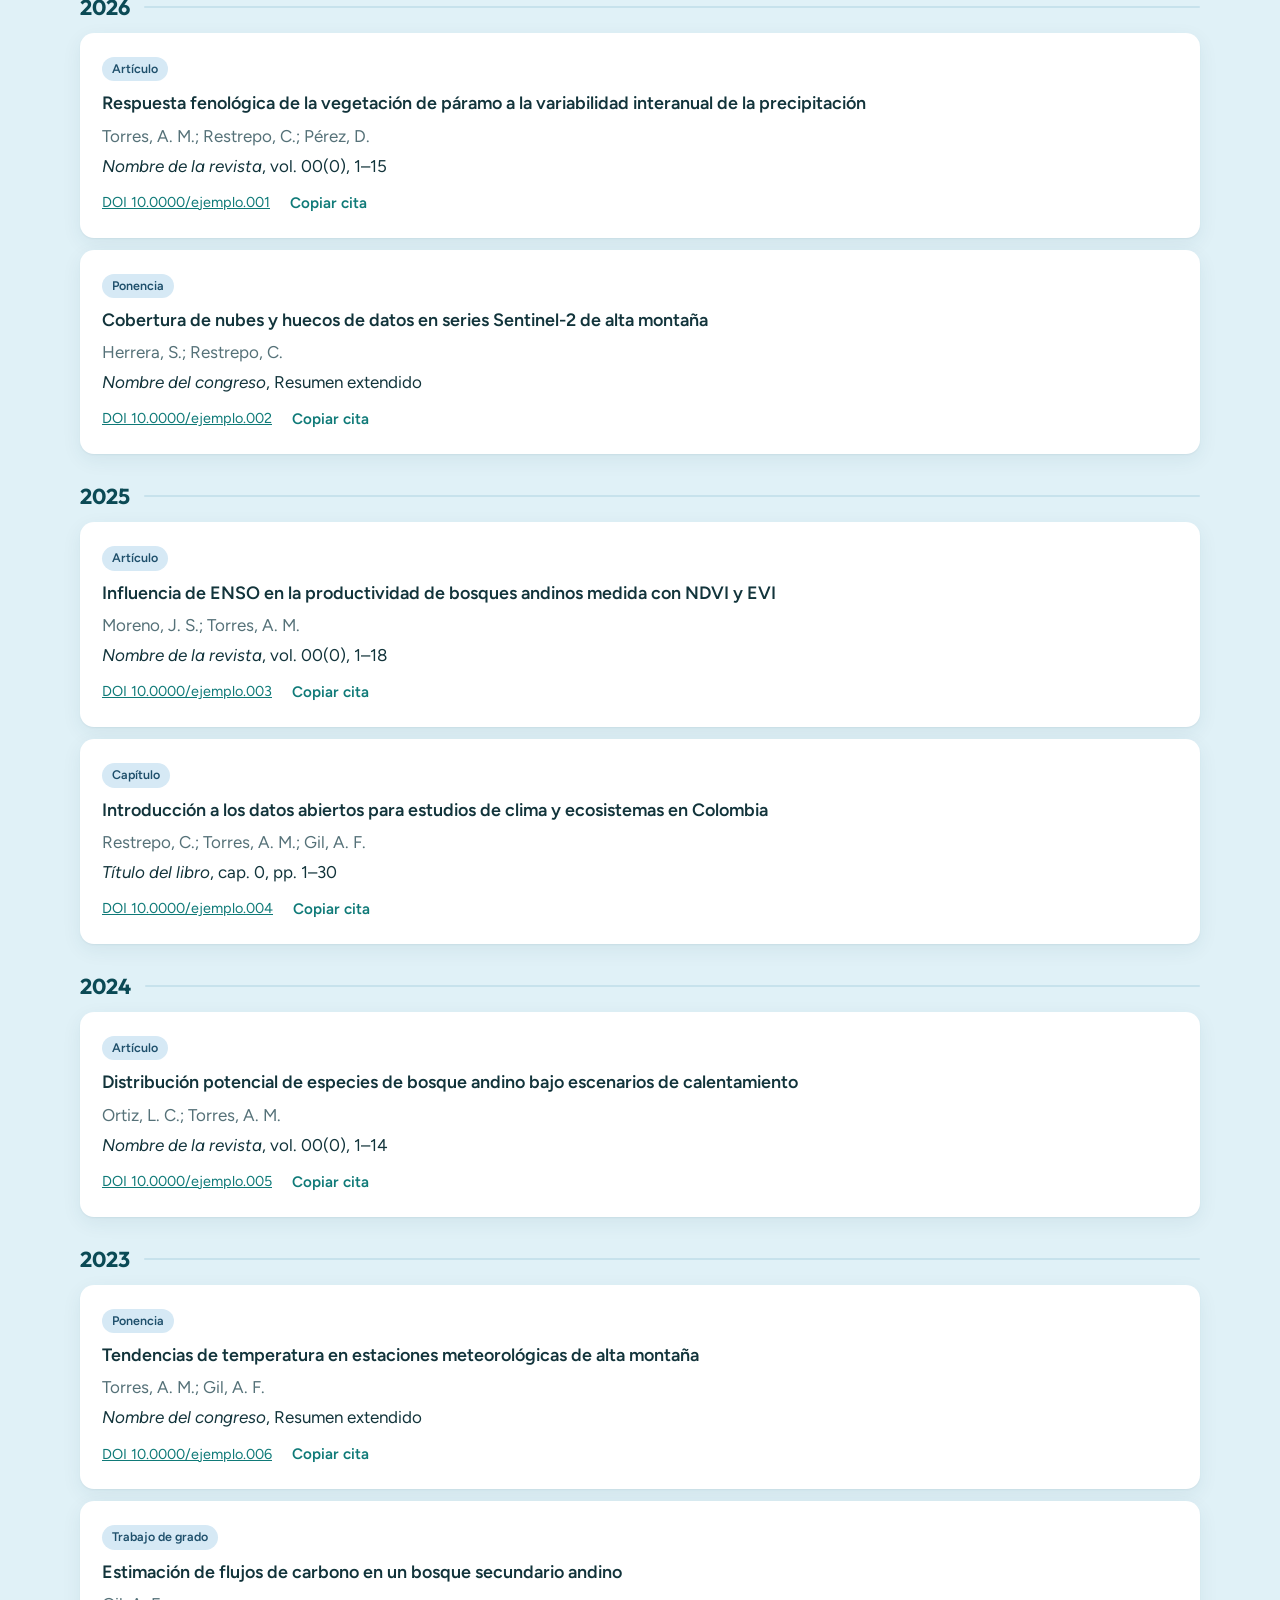
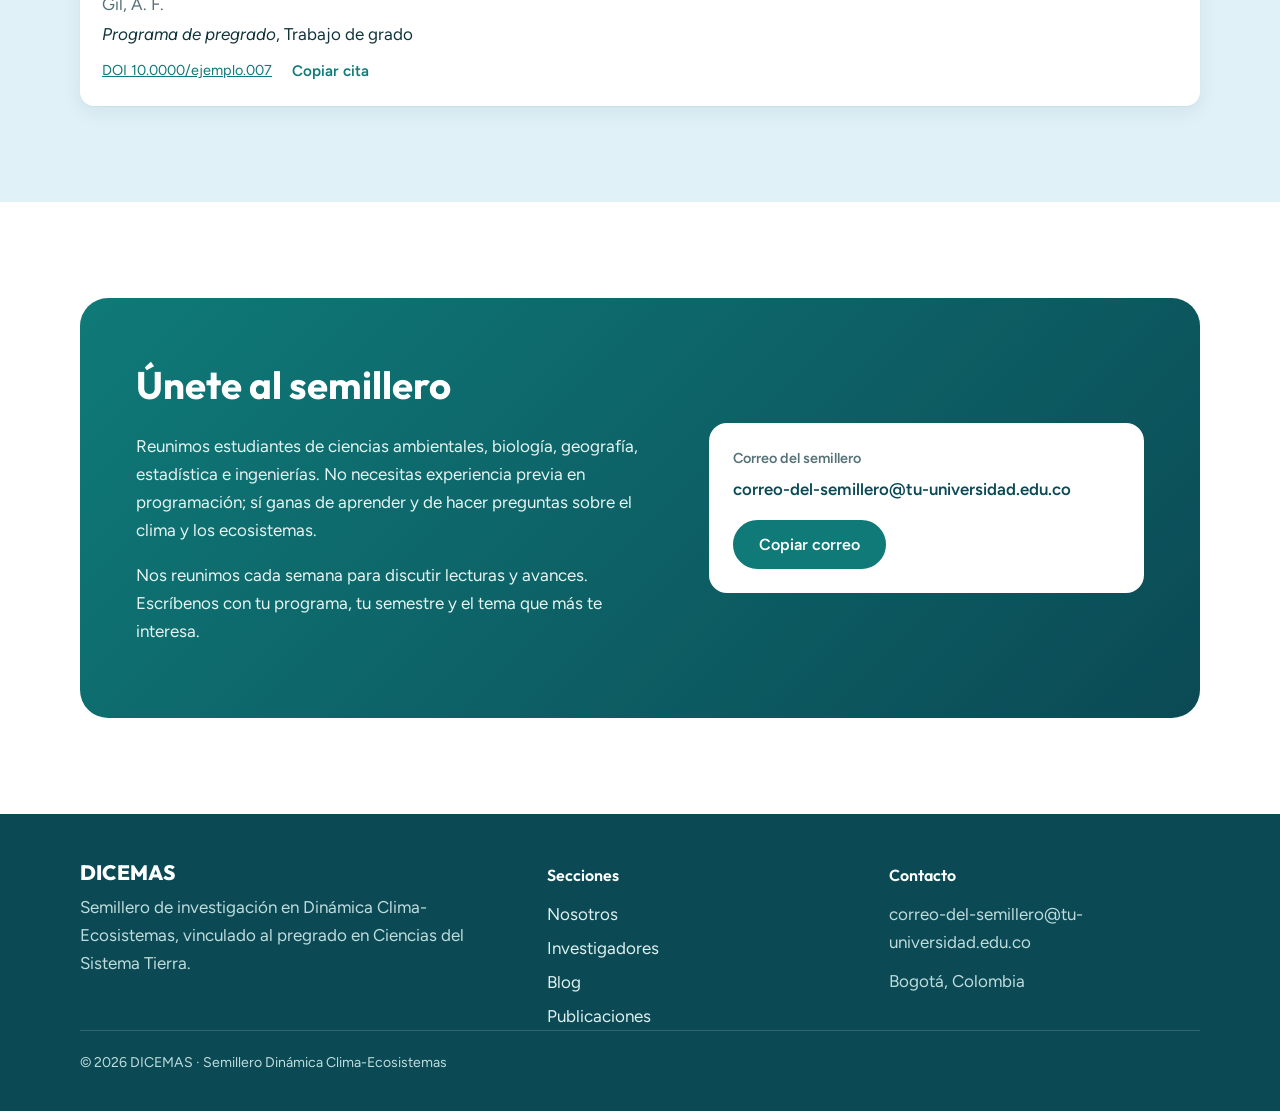
==== commit de15d773: "Add files via upload" ====
--- a/index.html
+++ b/index.html
@@ -7,258 +7,260 @@
 <meta name="description" content="Semillero de investigación DICEMAS: dinámica entre el clima y los ecosistemas. Investigadores, blog y publicaciones.">
 <link rel="preconnect" href="https://fonts.googleapis.com">
 <link rel="preconnect" href="https://fonts.gstatic.com" crossorigin>
-<link rel="stylesheet" href="https://fonts.googleapis.com/css2?family=Bricolage+Grotesque:opsz,wght@12..96,400..800&family=IBM+Plex+Mono:wght@400;500&family=Source+Sans+3:ital,wght@0,400..700;1,400&display=swap">
+<link rel="stylesheet" href="https://fonts.googleapis.com/css2?family=Outfit:wght@500;600;700;800&family=Figtree:ital,wght@0,400;0,500;0,600;0,700;1,400&display=swap">
 <style>
-/* Concepto: un perfil altitudinal andino como portada, con el calentamiento como control.
-   El resto de la página es sobrio: columnas, líneas finas y tipografía. */
+/* Estilo institucional claro: bandas de color pastel que alternan por sección,
+   tarjetas blancas redondeadas y un azul petróleo profundo para cabecera y pie. */
 :root {
-  --bg: #F1F5F3;
-  --surface: #E4ECE8;
-  --fg: #12201C;
-  --muted: #4A5E57;
-  --line: #C3D0CA;
-  --accent: #0B6B5E;
-  --accent-fg: #FFFFFF;
-  --warm: #B04F08;
-  --z1: #2E7D5A;
-  --z2: #5FA46B;
-  --z3: #93B96E;
-  --z4: #CDB45B;
-  --z5: #B7B8AE;
-  --font-display: "Bricolage Grotesque", "Helvetica Neue", Arial, sans-serif;
-  --font-body: "Source Sans 3", "Segoe UI", Helvetica, Arial, sans-serif;
-  --font-mono: "IBM Plex Mono", ui-monospace, Menlo, Consolas, monospace;
+  color-scheme: light;
+  --ink: #12343B;        /* texto principal */
+  --muted: #557178;      /* texto secundario */
+  --deep: #0B4A55;       /* barra superior y pie de página */
+  --primary: #0F7A78;    /* botones y enlaces */
+  --primary-dark: #0A5F5E;
+  --bright: #2BA59A;
+  --bg: #FFFFFF;
+  --mint: #E4F5EF;       /* pastel verde */
+  --aqua: #E0F1F7;       /* pastel azul */
+  --seafoam: #D3EEE6;
+  --sky: #D6E9F5;
+  --sand: #F8F2E4;
+  --lilac: #E9EAF7;
+  --line: #D4E5E3;
+  --card: #FFFFFF;
+  --shadow: 0 1px 2px rgba(11, 74, 85, 0.06), 0 6px 20px rgba(11, 74, 85, 0.07);
+  --radius: 16px;
+  --font-head: "Outfit", "Trebuchet MS", "Segoe UI", sans-serif;
+  --font-body: "Figtree", "Segoe UI", Helvetica, Arial, sans-serif;
+  /* pisos de vegetación del perfil */
+  --z1: #4F9F86; --z2: #7DBE9C; --z3: #AED7B2; --z4: #E4DDA6; --z5: #D3DEE0;
 }
-@media (prefers-color-scheme: dark) {
-  :root:not([data-theme="light"]) {
-    --bg: #0D1815;
-    --surface: #15251F;
-    --fg: #E6EFEB;
-    --muted: #9DB2AA;
-    --line: #28392F;
-    --accent: #5CC9B6;
-    --accent-fg: #0D1815;
-    --warm: #F0A35E;
-    --z1: #3C9C73;
-    --z2: #6DB87A;
-    --z3: #A3C97F;
-    --z4: #D9C06A;
-    --z5: #8F9288;
-    color-scheme: dark;
-  }
-}
-:root[data-theme="dark"] {
-  --bg: #0D1815;
-  --surface: #15251F;
-  --fg: #E6EFEB;
-  --muted: #9DB2AA;
-  --line: #28392F;
-  --accent: #5CC9B6;
-  --accent-fg: #0D1815;
-  --warm: #F0A35E;
-  --z1: #3C9C73;
-  --z2: #6DB87A;
-  --z3: #A3C97F;
-  --z4: #D9C06A;
-  --z5: #8F9288;
-  color-scheme: dark;
-}
-
 *, *::before, *::after { box-sizing: border-box; }
-body { margin: 0; }
-img { max-width: 100%; }
-[hidden] { display: none !important; }
 html { scroll-behavior: smooth; }
 @media (prefers-reduced-motion: reduce) {
   html { scroll-behavior: auto; }
   * { transition: none !important; animation: none !important; }
 }
 body {
+  margin: 0;
   background: var(--bg);
-  color: var(--fg);
-  font: 400 17px/1.6 var(--font-body);
+  color: var(--ink);
+  font: 400 17px/1.65 var(--font-body);
 }
-body::before {
-  content: "";
-  position: fixed;
-  inset: 0 0 auto;
-  height: env(safe-area-inset-top, 0px);
-  z-index: 10;
-  background: var(--bg);
-}
-a { color: var(--accent); }
-:focus-visible { outline: 2px solid var(--accent); outline-offset: 3px; }
-section[id] { scroll-margin-top: 72px; }
+img { max-width: 100%; }
+[hidden] { display: none !important; }
+a { color: var(--primary); }
+:focus-visible { outline: 3px solid var(--bright); outline-offset: 3px; border-radius: 4px; }
+h1, h2, h3 { margin: 0; font-family: var(--font-head); text-wrap: balance; color: var(--ink); }
+section[id] { scroll-margin-top: 80px; }
 .wrap {
-  max-width: 1180px;
+  max-width: 1160px;
   margin-inline: auto;
-  padding-left: max(16px, env(safe-area-inset-left, 0px));
-  padding-right: max(16px, env(safe-area-inset-right, 0px));
+  padding-left: max(20px, env(safe-area-inset-left, 0px));
+  padding-right: max(20px, env(safe-area-inset-right, 0px));
 }
 .sr { position: absolute; width: 1px; height: 1px; overflow: hidden; clip: rect(0 0 0 0); white-space: nowrap; }
 
-.eyebrow {
-  font: 500 0.75rem/1 var(--font-mono);
-  letter-spacing: 0.12em;
-  text-transform: uppercase;
-  color: var(--muted);
-  margin: 0;
-}
-h1, h2, h3 { margin: 0; text-wrap: balance; }
-
-/* Aviso de borrador */
-.draft { background: var(--surface); border-bottom: 1px solid var(--line); font: 500 0.75rem/1.4 var(--font-mono); color: var(--muted); }
-.draft .wrap { padding-block: 8px; }
+/* Barra superior */
+.topbar { background: var(--deep); color: #CFE7E8; font-size: 0.85rem; }
+.topbar .wrap { display: flex; flex-wrap: wrap; justify-content: space-between; gap: 4px 16px; padding-block: 7px; }
+.topbar p { margin: 0; }
+.draft-note { color: #F5E6B8; }
 
 /* Cabecera */
-.site-head { position: sticky; top: env(safe-area-inset-top, 0px); z-index: 20; background: var(--bg); border-bottom: 1px solid var(--line); }
-.site-head .wrap { display: flex; align-items: center; gap: 16px; height: 56px; }
-.brand { font: 800 1.25rem/1 var(--font-display); letter-spacing: -0.02em; color: var(--fg); text-decoration: none; }
-.nav { flex: 1; min-width: 0; display: flex; justify-content: flex-end; gap: 2px; overflow-x: auto; scrollbar-width: none; }
+.site-head { position: sticky; top: env(safe-area-inset-top, 0px); z-index: 20; background: #FFFFFF; box-shadow: 0 1px 0 var(--line), 0 4px 16px rgba(11, 74, 85, 0.05); }
+.site-head .wrap { display: flex; align-items: center; gap: 20px; min-height: 68px; }
+.brand { display: flex; align-items: center; gap: 12px; text-decoration: none; color: var(--ink); flex-shrink: 0; }
+.brand svg { width: 40px; height: 40px; flex-shrink: 0; }
+.brand-name { display: block; font: 800 1.3rem/1 var(--font-head); letter-spacing: 0.01em; color: var(--deep); }
+.brand-sub { display: block; font-size: 0.78rem; color: var(--muted); margin-top: 3px; }
+.nav { flex: 1; min-width: 0; display: flex; justify-content: flex-end; align-items: center; gap: 4px; overflow-x: auto; scrollbar-width: none; }
 .nav::-webkit-scrollbar { display: none; }
-.nav a { padding: 8px 10px; color: var(--muted); text-decoration: none; font-size: 0.95rem; white-space: nowrap; border-radius: 4px; }
-.nav a:hover { color: var(--fg); background: var(--surface); }
+.nav a { padding: 8px 12px; color: var(--ink); text-decoration: none; font-weight: 500; font-size: 0.97rem; white-space: nowrap; border-radius: 999px; }
+.nav a:hover { background: var(--mint); color: var(--primary-dark); }
+.nav a.nav-cta { background: var(--primary); color: #FFFFFF; padding-inline: 18px; margin-left: 6px; }
+.nav a.nav-cta:hover { background: var(--primary-dark); color: #FFFFFF; }
+
+/* Botones y píldoras */
+.btn { display: inline-flex; align-items: center; gap: 8px; padding: 13px 24px; border-radius: 999px; font: 600 1rem/1.2 var(--font-body); text-decoration: none; border: 2px solid var(--primary); cursor: pointer; transition: background 0.15s, color 0.15s; }
+.btn-primary { background: var(--primary); color: #FFFFFF; }
+.btn-primary:hover { background: var(--primary-dark); border-color: var(--primary-dark); }
+.btn-ghost { background: #FFFFFF; color: var(--primary); }
+.btn-ghost:hover { background: var(--mint); }
+.pills { display: flex; flex-wrap: wrap; gap: 8px; }
+.pill { font: 600 0.88rem/1 var(--font-body); padding: 10px 16px; border: 1.5px solid var(--line); background: #FFFFFF; color: var(--ink); border-radius: 999px; cursor: pointer; }
+.pill:hover { border-color: var(--bright); }
+.pill[aria-pressed="true"] { background: var(--primary); border-color: var(--primary); color: #FFFFFF; }
+.tag { display: inline-block; font: 600 0.78rem/1 var(--font-body); padding: 6px 10px; border-radius: 999px; background: var(--mint); color: var(--primary-dark); }
+.linkbtn { background: none; border: 0; padding: 6px 0; color: var(--primary); font: 600 0.95rem var(--font-body); cursor: pointer; display: inline-flex; align-items: center; gap: 6px; }
+.linkbtn:hover { text-decoration: underline; text-underline-offset: 3px; }
 
 /* Portada */
-.hero { padding-block: clamp(32px, 6vw, 72px) clamp(40px, 6vw, 72px); }
-.hero-top { display: grid; grid-template-columns: minmax(0, 1.1fr) minmax(0, 1fr); gap: clamp(24px, 5vw, 72px); align-items: end; }
-.hero-top > * { min-width: 0; }
-.hero h1 {
-  font: 800 clamp(3.6rem, 14vw, 8rem)/0.9 var(--font-display);
-  font-variation-settings: "opsz" 96;
-  letter-spacing: -0.04em;
-  margin-top: 18px;
-}
-.subtitle { font: 600 clamp(1.2rem, 2.4vw, 1.7rem)/1.2 var(--font-display); color: var(--accent); margin: 14px 0 0; }
-.hero-side { display: grid; gap: 20px; }
-.lead { font-size: clamp(1.1rem, 2vw, 1.3rem); line-height: 1.5; max-width: 46ch; margin: 0; }
+.hero { position: relative; background: linear-gradient(160deg, var(--aqua) 0%, var(--mint) 70%, #F1FAF6 100%); overflow: hidden; }
+.hero .wrap { position: relative; z-index: 1; display: grid; grid-template-columns: minmax(0, 1.25fr) minmax(0, 1fr); gap: clamp(28px, 5vw, 64px); align-items: center; padding-block: clamp(44px, 7vw, 88px) clamp(80px, 9vw, 120px); }
+.hero .wrap > * { min-width: 0; }
+.badge { display: inline-flex; align-items: center; gap: 8px; background: #FFFFFF; color: var(--primary-dark); font-weight: 600; font-size: 0.88rem; padding: 7px 14px; border-radius: 999px; box-shadow: var(--shadow); }
+.badge::before { content: ""; width: 8px; height: 8px; border-radius: 50%; background: var(--bright); }
+.hero h1 { font-weight: 800; font-size: clamp(2.5rem, 6vw, 4.2rem); line-height: 1.04; letter-spacing: -0.015em; margin: 20px 0 0; color: var(--deep); }
+.hero h1 span { color: var(--primary); }
+.lead { font-size: clamp(1.08rem, 1.8vw, 1.25rem); color: #2B4F56; max-width: 52ch; margin: 18px 0 28px; }
 .actions { display: flex; flex-wrap: wrap; gap: 12px; }
-.btn { display: inline-block; padding: 12px 18px; border-radius: 4px; font: 600 0.95rem/1.2 var(--font-body); text-decoration: none; border: 1px solid var(--accent); }
-.btn-primary { background: var(--accent); color: var(--accent-fg); }
-.btn-ghost { background: transparent; color: var(--accent); }
-.btn:hover { filter: brightness(1.08); }
-.meta { font: 400 0.8rem/1.5 var(--font-mono); color: var(--muted); margin: 0; }
+.facts { background: #FFFFFF; border-radius: 20px; box-shadow: var(--shadow); padding: 8px 24px; margin: 0; }
+.facts div { display: grid; grid-template-columns: minmax(0, 0.9fr) minmax(0, 1.1fr); gap: 16px; padding: 14px 0; border-bottom: 1px solid var(--line); }
+.facts div:last-child { border-bottom: 0; }
+.facts dt { color: var(--muted); font-size: 0.92rem; }
+.facts dd { margin: 0; font-weight: 600; font-variant-numeric: tabular-nums; }
+.wave { position: absolute; left: 0; right: 0; bottom: -1px; width: 100%; height: clamp(40px, 6vw, 80px); display: block; }
+
+/* Secciones */
+.section { padding-block: clamp(56px, 8vw, 96px); }
+.band-mint { background: var(--mint); }
+.band-aqua { background: var(--aqua); }
+.sec-head { display: grid; gap: 10px; margin-bottom: 36px; max-width: 720px; }
+.kicker { color: var(--primary); font-weight: 700; font-size: 0.95rem; margin: 0; }
+.sec-head h2 { font-weight: 700; font-size: clamp(1.9rem, 3.8vw, 2.6rem); line-height: 1.12; }
+.sec-head p.intro { margin: 0; color: var(--muted); font-size: 1.08rem; }
+
+/* Nosotros */
+.about { display: grid; grid-template-columns: minmax(0, 1fr) minmax(0, 1.1fr); gap: clamp(28px, 5vw, 64px); align-items: start; }
+.about > * { min-width: 0; }
+.about-text p { max-width: 60ch; margin: 0 0 1em; }
+.tools-title { font: 600 1rem var(--font-head); margin: 28px 0 12px; }
+.tools { list-style: none; display: flex; flex-wrap: wrap; gap: 8px; margin: 0; padding: 0; }
+.tools li { background: var(--aqua); color: #1E5562; border-radius: 999px; padding: 6px 14px; font-size: 0.9rem; font-weight: 500; }
+.lines { list-style: none; margin: 0; padding: 0; display: grid; grid-template-columns: repeat(2, minmax(0, 1fr)); gap: 16px; }
+.lines li { border-radius: var(--radius); padding: 22px; background: var(--c, var(--mint)); }
+.lines svg { width: 36px; height: 36px; margin-bottom: 10px; display: block; }
+.lines h3 { font-weight: 600; font-size: 1.15rem; line-height: 1.25; margin-bottom: 6px; }
+.lines p { margin: 0; color: #36565C; font-size: 0.97rem; }
 
 /* Perfil altitudinal */
-.transect { margin: clamp(36px, 5vw, 64px) 0 0; padding-top: 28px; border-top: 1px solid var(--line); }
-.tr-grid { display: grid; grid-template-columns: minmax(0, 1.25fr) minmax(0, 1fr); gap: clamp(24px, 4vw, 56px); align-items: start; }
-.tr-grid > * { min-width: 0; }
+.explore { background: #FFFFFF; border-radius: 24px; box-shadow: var(--shadow); padding: clamp(20px, 4vw, 40px); display: grid; grid-template-columns: minmax(0, 1.3fr) minmax(0, 1fr); gap: clamp(24px, 4vw, 48px); align-items: start; }
+.explore > * { min-width: 0; }
 .tr-svg { width: 100%; height: auto; display: block; max-width: 100%; }
-.tr-svg .grid { stroke: var(--line); stroke-width: 1; }
-.tr-svg .tick { font: 500 15px var(--font-mono); fill: var(--muted); }
-.tr-svg .peak-label { font: 500 15px var(--font-mono); fill: var(--fg); }
-.tr-svg .today { stroke: var(--fg); stroke-opacity: 0.6; stroke-width: 1.2; stroke-dasharray: 5 5; }
-.tr-svg .ridge { fill: none; stroke: var(--fg); stroke-width: 2; stroke-linejoin: round; }
-.tr-svg .z1 { fill: var(--z1); }
-.tr-svg .z2 { fill: var(--z2); }
-.tr-svg .z3 { fill: var(--z3); }
-.tr-svg .z4 { fill: var(--z4); }
-.tr-svg .z5 { fill: var(--z5); }
-.tr-val { display: block; font: 500 2.4rem/1 var(--font-mono); font-variant-numeric: tabular-nums; color: var(--warm); margin: 10px 0 14px; }
-.tr-ctl input[type="range"] { width: 100%; accent-color: var(--accent); margin: 0 0 14px; }
-.tr-presets { display: flex; flex-wrap: wrap; gap: 8px; }
-.tr-read { margin: 20px 0 0; min-height: 3.2em; max-width: 52ch; }
-.tr-legend { list-style: none; margin: 16px 0 0; padding: 0; }
-.tr-legend li { display: grid; grid-template-columns: 14px minmax(0, 1fr) auto; gap: 12px; align-items: center; padding: 9px 0; border-top: 1px solid var(--line); }
-.tr-legend .sw { width: 14px; height: 14px; border-radius: 2px; }
-.tr-legend .rng { font: 400 0.85rem var(--font-mono); font-variant-numeric: tabular-nums; color: var(--muted); }
-.tr-legend li.gone .nm { opacity: 0.55; text-decoration: line-through; }
-.tr-cap { font-size: 0.85rem; color: var(--muted); max-width: 70ch; margin-top: 20px; }
-
-/* Controles comunes */
-.chips { display: flex; flex-wrap: wrap; gap: 8px; }
-.chip { font: 500 0.8rem/1 var(--font-mono); padding: 9px 12px; border: 1px solid var(--line); background: transparent; color: var(--fg); border-radius: 4px; cursor: pointer; }
-.chip:hover { background: var(--surface); }
-.chip[aria-pressed="true"] { background: var(--fg); color: var(--bg); border-color: var(--fg); }
-.field { width: min(100%, 360px); padding: 11px 12px; border: 1px solid var(--line); border-radius: 4px; background: var(--bg); color: var(--fg); font: inherit; }
-.textbtn { background: none; border: 0; padding: 8px 0; color: var(--accent); font: 600 0.95rem var(--font-body); cursor: pointer; text-decoration: underline; text-underline-offset: 3px; }
-
-/* Secciones */
-.section { padding-block: clamp(48px, 8vw, 96px); border-top: 1px solid var(--line); }
-.sec-head { display: flex; flex-wrap: wrap; align-items: baseline; justify-content: space-between; gap: 8px 24px; margin-bottom: 32px; }
-.sec-head h2 { font: 700 clamp(1.9rem, 4vw, 2.8rem)/1.05 var(--font-display); letter-spacing: -0.025em; }
-.sec-meta { font: 400 0.8rem/1.4 var(--font-mono); color: var(--muted); margin: 0; }
-
-/* Nosotros */
-.about { display: grid; grid-template-columns: minmax(0, 1fr) minmax(0, 1fr); gap: clamp(28px, 5vw, 80px); }
-.about > * { min-width: 0; }
-.about-text p { max-width: 58ch; margin: 0 0 1em; }
-.tools { list-style: none; display: flex; flex-wrap: wrap; margin: 24px 0 0; padding: 0; font: 400 0.85rem/1.8 var(--font-mono); color: var(--muted); }
-.tools li + li::before { content: "·"; margin-inline: 0.7em; }
-.lines { list-style: none; margin: 0; padding: 0; }
-.lines li { padding: 18px 0; border-top: 1px solid var(--line); }
-.lines li:last-child { border-bottom: 1px solid var(--line); }
-.lines h3 { font: 600 1.2rem/1.25 var(--font-display); margin-bottom: 4px; }
-.lines p { margin: 0; color: var(--muted); }
+.tr-svg .grid { stroke: #E3EEEC; stroke-width: 1; }
+.tr-svg .tick { font: 500 14px var(--font-body); fill: var(--muted); }
+.tr-svg .peak-label { font: 600 15px var(--font-body); fill: var(--deep); }
+.tr-svg .today { stroke: var(--deep); stroke-opacity: 0.45; stroke-width: 1.2; stroke-dasharray: 5 5; }
+.tr-svg .ridge { fill: none; stroke: var(--deep); stroke-width: 2.2; stroke-linejoin: round; }
+.tr-svg .sky { fill: #F3F9FB; }
+.tr-svg .z1 { fill: var(--z1); } .tr-svg .z2 { fill: var(--z2); } .tr-svg .z3 { fill: var(--z3); } .tr-svg .z4 { fill: var(--z4); } .tr-svg .z5 { fill: var(--z5); }
+.tr-label { font: 600 1rem var(--font-head); display: block; }
+.tr-val { display: inline-block; font: 700 2.2rem/1 var(--font-head); font-variant-numeric: tabular-nums; color: #C2611F; margin: 8px 0 12px; }
+#dt { width: 100%; accent-color: var(--primary); margin: 0 0 14px; }
+.tr-read { margin: 18px 0 0; min-height: 3.3em; color: #2B4F56; }
+.tr-legend { list-style: none; margin: 14px 0 0; padding: 0; display: grid; gap: 6px; }
+.tr-legend li { display: grid; grid-template-columns: 16px minmax(0, 1fr) auto; gap: 12px; align-items: center; padding: 8px 12px; background: #F6FAFA; border-radius: 10px; }
+.tr-legend .sw { width: 16px; height: 16px; border-radius: 50%; }
+.tr-legend .rng { font-size: 0.88rem; font-variant-numeric: tabular-nums; color: var(--muted); }
+.tr-legend li.gone .nm { opacity: 0.5; text-decoration: line-through; }
+.tr-cap { grid-column: 1 / -1; font-size: 0.88rem; color: var(--muted); margin: 0; max-width: 80ch; }
 
 /* Investigadores */
-.people { display: grid; grid-template-columns: repeat(auto-fill, minmax(260px, 1fr)); gap: 0 40px; margin-top: 24px; }
-.person { display: grid; grid-template-columns: 52px minmax(0, 1fr); gap: 16px; padding: 20px 0 24px; border-top: 1px solid var(--line); }
-.avatar { width: 52px; height: 52px; border-radius: 4px; display: grid; place-items: center; font: 700 1.1rem var(--font-display); background: var(--surface); background: color-mix(in srgb, var(--c) 30%, var(--bg)); color: var(--fg); }
-.person h3 { font: 600 1.12rem/1.25 var(--font-display); }
-.person .role { font: 500 0.72rem/1.4 var(--font-mono); letter-spacing: 0.08em; text-transform: uppercase; color: var(--accent); margin: 4px 0 8px; }
-.person .focus { font-size: 0.95rem; margin: 0 0 6px; }
-.person .since { font: 400 0.75rem var(--font-mono); color: var(--muted); margin: 0; }
+.people { display: grid; grid-template-columns: repeat(auto-fill, minmax(250px, 1fr)); gap: 20px; margin-top: 28px; }
+.person { background: var(--card); border-radius: var(--radius); box-shadow: var(--shadow); padding: 24px; display: flex; flex-direction: column; align-items: flex-start; gap: 4px; }
+.avatar { width: 64px; height: 64px; border-radius: 50%; display: grid; place-items: center; font: 700 1.3rem var(--font-head); color: var(--deep); background: var(--c); margin-bottom: 12px; }
+.person h3 { font-weight: 600; font-size: 1.12rem; line-height: 1.3; }
+.person .tag { margin: 6px 0 10px; }
+.person .focus { font-size: 0.95rem; margin: 0 0 10px; color: #36565C; }
+.person .since { font-size: 0.85rem; color: var(--muted); margin: auto 0 0; }
 
 /* Blog */
-.posts { list-style: none; margin: 0; padding: 0; }
-.post { display: grid; grid-template-columns: 170px minmax(0, 1fr); gap: 8px 32px; padding: 28px 0; border-top: 1px solid var(--line); }
-.post:last-child { border-bottom: 1px solid var(--line); }
-.post-side { display: flex; flex-direction: column; gap: 6px; font: 400 0.8rem var(--font-mono); color: var(--muted); }
-.post-tag { color: var(--accent); text-transform: uppercase; letter-spacing: 0.08em; font-size: 0.72rem; font-weight: 500; }
-.post-main { min-width: 0; }
-.post h3 { font: 600 clamp(1.3rem, 2.4vw, 1.75rem)/1.2 var(--font-display); letter-spacing: -0.015em; margin-bottom: 8px; }
-.post-ex { margin: 0 0 8px; max-width: 62ch; }
-.post-by { font: 400 0.8rem var(--font-mono); color: var(--muted); margin: 0; }
-.post-body { max-width: 65ch; padding-top: 16px; }
+.posts { list-style: none; margin: 0; padding: 0; display: grid; grid-template-columns: repeat(auto-fill, minmax(min(100%, 420px), 1fr)); gap: 24px; align-items: start; }
+.post { background: var(--card); border: 1px solid var(--line); border-radius: var(--radius); overflow: hidden; display: flex; flex-direction: column; }
+.post-top { height: 10px; background: var(--c); }
+.post-in { padding: 22px 24px 18px; display: flex; flex-direction: column; gap: 10px; min-width: 0; }
+.post-meta { display: flex; flex-wrap: wrap; align-items: center; gap: 8px 12px; font-size: 0.85rem; color: var(--muted); }
+.post .tag { background: var(--c); }
+.post h3 { font-weight: 600; font-size: 1.3rem; line-height: 1.25; }
+.post-ex { margin: 0; color: #36565C; }
+.post-by { font-size: 0.85rem; color: var(--muted); margin: 0; }
+.post-body { border-top: 1px solid var(--line); padding-top: 14px; }
 .post-body p { margin: 0 0 1em; }
 
 /* Publicaciones */
-.pub-tools { display: flex; flex-wrap: wrap; align-items: center; gap: 16px 24px; margin-bottom: 28px; }
-.pub-count { font: 400 0.8rem var(--font-mono); color: var(--muted); margin: 0; }
-.year-group { display: grid; grid-template-columns: 90px minmax(0, 1fr); gap: 0 24px; padding-block: 24px; border-top: 1px solid var(--line); }
-.year { font: 500 1.5rem/1.2 var(--font-mono); color: var(--muted); }
-.pub-items { display: grid; gap: 28px; min-width: 0; }
-.pub-type { font: 500 0.72rem/1.4 var(--font-mono); letter-spacing: 0.1em; text-transform: uppercase; color: var(--accent); margin: 0; }
-.pub-title { font: 600 1.15rem/1.3 var(--font-display); margin: 4px 0 6px; }
+.pub-tools { display: flex; flex-wrap: wrap; align-items: center; gap: 14px 20px; margin-bottom: 28px; }
+.field { width: min(100%, 340px); padding: 12px 18px; border: 1.5px solid var(--line); border-radius: 999px; background: #FFFFFF; color: var(--ink); font: inherit; }
+.field:focus { border-color: var(--bright); outline: none; box-shadow: 0 0 0 3px rgba(43, 165, 154, 0.2); }
+.pub-count { color: var(--muted); font-size: 0.92rem; margin: 0; }
+.year-group { margin-top: 28px; }
+.year { font: 700 1.35rem var(--font-head); color: var(--deep); margin: 0 0 12px; display: flex; align-items: center; gap: 14px; }
+.year::after { content: ""; flex: 1; height: 2px; background: #C7E2EC; border-radius: 2px; }
+.pub-items { display: grid; gap: 12px; }
+.pub { background: var(--card); border-radius: 14px; padding: 20px 22px; box-shadow: var(--shadow); min-width: 0; }
+.pub .tag { background: var(--sky); color: #1E4F6B; }
+.pub-title { font-weight: 600; font-size: 1.12rem; line-height: 1.35; margin: 10px 0 6px; }
 .pub-authors { color: var(--muted); margin: 0; }
 .pub-venue { margin: 2px 0 0; }
-.pub-venue em { font-style: italic; }
-.pub-doi { font: 400 0.8rem var(--font-mono); color: var(--muted); margin: 4px 0 0; overflow-wrap: anywhere; }
-.cite-box { font-size: 0.9rem; background: var(--surface); padding: 10px 12px; border-radius: 4px; margin: 8px 0 0; user-select: all; }
-.empty { color: var(--muted); padding: 24px 0; border-top: 1px solid var(--line); margin: 0; }
+.pub-foot { display: flex; flex-wrap: wrap; align-items: center; gap: 4px 20px; margin-top: 8px; }
+.pub-doi { font-size: 0.9rem; overflow-wrap: anywhere; }
+.cite-box { font-size: 0.9rem; background: var(--aqua); padding: 10px 14px; border-radius: 10px; margin: 10px 0 0; user-select: all; }
+.empty { color: var(--muted); background: #FFFFFF; border-radius: 14px; padding: 24px; margin: 0; }
 
 /* Únete */
-.join { display: grid; grid-template-columns: minmax(0, 1fr) minmax(0, 1fr); gap: clamp(28px, 5vw, 80px); align-items: start; }
+.join { background: linear-gradient(135deg, var(--primary) 0%, var(--deep) 100%); color: #E6F5F3; border-radius: 28px; padding: clamp(28px, 5vw, 56px); display: grid; grid-template-columns: minmax(0, 1.2fr) minmax(0, 1fr); gap: clamp(24px, 4vw, 56px); align-items: center; }
 .join > * { min-width: 0; }
-.join p { max-width: 54ch; margin: 0 0 1em; }
-.mailbox { background: var(--surface); padding: 24px; border-radius: 4px; }
-.mailbox .addr { font: 500 1rem/1.4 var(--font-mono); overflow-wrap: anywhere; margin: 10px 0 16px; user-select: all; }
-
-.foot { border-top: 1px solid var(--line); padding-block: 32px; color: var(--muted); font-size: 0.9rem; }
-.foot p { margin: 0; }
-
-@media (max-width: 820px) {
-  .hero-top, .tr-grid, .about, .join { grid-template-columns: minmax(0, 1fr); }
-  .post { grid-template-columns: minmax(0, 1fr); }
-  .post-side { flex-direction: row; gap: 16px; align-items: baseline; }
-  .year-group { grid-template-columns: minmax(0, 1fr); gap: 12px; }
+.join h2 { color: #FFFFFF; font-weight: 700; font-size: clamp(1.8rem, 3.5vw, 2.4rem); margin-bottom: 14px; }
+.join p { margin: 0 0 1em; max-width: 56ch; }
+.mailbox { background: #FFFFFF; color: var(--ink); border-radius: 18px; padding: 24px; }
+.mailbox .label { font-weight: 600; color: var(--muted); font-size: 0.9rem; margin: 0; }
+.mailbox .addr { font-weight: 600; font-size: 1.05rem; overflow-wrap: anywhere; margin: 6px 0 16px; user-select: all; color: var(--deep); }
+
+/* Pie de página */
+.foot { background: var(--deep); color: #BFDCDD; margin-top: clamp(56px, 8vw, 96px); }
+.foot .wrap { padding-block: 48px 28px; }
+.foot-grid { display: grid; grid-template-columns: minmax(0, 1.4fr) minmax(0, 1fr) minmax(0, 1fr); gap: 32px; }
+.foot-grid > * { min-width: 0; }
+.foot h3 { color: #FFFFFF; font-size: 1rem; font-weight: 600; margin-bottom: 12px; }
+.foot p { margin: 0 0 0.6em; }
+.foot ul { list-style: none; margin: 0; padding: 0; display: grid; gap: 6px; }
+.foot a { color: #DFF1F0; text-decoration: none; }
+.foot a:hover { text-decoration: underline; }
+.foot .brand-name { color: #FFFFFF; margin-bottom: 10px; }
+.foot-bottom { border-top: 1px solid rgba(255, 255, 255, 0.15); margin-top: 36px; padding-top: 20px; font-size: 0.88rem; }
+
+@media (max-width: 860px) {
+  .hero .wrap, .about, .explore, .join { grid-template-columns: minmax(0, 1fr); }
+  .foot-grid { grid-template-columns: minmax(0, 1fr) minmax(0, 1fr); }
+  .foot-grid > :first-child { grid-column: 1 / -1; }
+  .brand-sub { display: none; }
+}
+@media (max-width: 560px) {
+  .lines { grid-template-columns: minmax(0, 1fr); }
+  .foot-grid { grid-template-columns: minmax(0, 1fr); }
+  .nav a:not(.nav-cta) { display: none; }
 }
 </style>
-
 </head>
 <body>
-<div class="draft"><div class="wrap">Borrador: los nombres, textos, entradas y publicaciones son ejemplos para reemplazar con los del grupo.</div></div>
+
+<div class="topbar">
+  <div class="wrap">
+    <p>Semillero de investigación · Pregrado en Ciencias del Sistema Tierra</p>
+    <p class="draft-note">Borrador: el contenido es de ejemplo</p>
+  </div>
+</div>
 
 <header class="site-head">
   <div class="wrap">
-    <a class="brand" href="#inicio">DICEMAS</a>
+    <a class="brand" href="#inicio" aria-label="DICEMAS, ir al inicio">
+      <svg viewBox="0 0 40 40" aria-hidden="true">
+        <circle cx="20" cy="20" r="20" fill="#0F7A78"/>
+        <path d="M5 27 L13 17 L18 22 L24 12 L35 27 Z" fill="#AED7B2"/>
+        <path d="M5 27 Q12.5 23 20 27 T35 27 L35 31 Q27.5 35 20 31 T5 31 Z" fill="#E0F1F7"/>
+        <circle cx="29" cy="11" r="3.2" fill="#F8E3A8"/>
+      </svg>
+      <span>
+        <span class="brand-name">DICEMAS</span>
+        <span class="brand-sub">Dinámica Clima-Ecosistemas</span>
+      </span>
+    </a>
     <nav class="nav" aria-label="Secciones">
       <a href="#nosotros">Nosotros</a>
       <a href="#investigadores">Investigadores</a>
       <a href="#blog">Blog</a>
       <a href="#publicaciones">Publicaciones</a>
-      <a href="#unete">Únete</a>
+      <a class="nav-cta" href="#unete">Únete</a>
     </nav>
   </div>
 </header>
@@ -266,72 +268,83 @@
 <main id="inicio">
   <section class="hero">
     <div class="wrap">
-      <div class="hero-top">
-        <div>
-          <p class="eyebrow">Semillero de investigación</p>
-          <h1>DICEMAS</h1>
-          <p class="subtitle">Dinámica Clima-Ecosistemas</p>
+      <div>
+        <span class="badge">Convocatoria abierta para nuevos integrantes</span>
+        <h1>Dinámica <span>Clima-Ecosistemas</span></h1>
+        <p class="lead">Estudiamos cómo la variabilidad y el cambio del clima transforman la vegetación, el agua y la distribución de los ecosistemas, desde la selva basal hasta el superpáramo.</p>
+        <div class="actions">
+          <a class="btn btn-primary" href="#publicaciones">Ver publicaciones</a>
+          <a class="btn btn-ghost" href="#investigadores">Conocer al equipo</a>
         </div>
-        <div class="hero-side">
-          <p class="lead">Estudiamos cómo la variabilidad y el cambio del clima transforman la vegetación, el agua y la distribución de los ecosistemas, de la selva basal al superpáramo.</p>
-          <div class="actions">
-            <a class="btn btn-primary" href="#publicaciones">Ver publicaciones</a>
-            <a class="btn btn-ghost" href="#investigadores">Conocer al equipo</a>
-          </div>
-          <p class="meta" id="hero-meta"></p>
-        </div>
-      </div>
-
-      <figure class="transect" aria-labelledby="tr-cap">
-        <div class="tr-grid">
-          <svg id="tr-svg" class="tr-svg" viewBox="0 0 700 436" role="img" aria-label="Perfil altitudinal de una montaña andina con cinco pisos de vegetación. Los límites de cada piso suben cuando aumenta la temperatura."></svg>
-          <div class="tr-panel">
-            <div class="tr-ctl">
-              <label for="dt" class="eyebrow">Calentamiento medio</label>
-              <output id="dt-out" for="dt" class="tr-val">+2,0 °C</output>
-              <input id="dt" type="range" min="0" max="4" step="0.1" value="2">
-              <div class="tr-presets" id="tr-presets">
-                <button type="button" class="chip" data-v="0" aria-pressed="false">Hoy</button>
-                <button type="button" class="chip" data-v="1.5" aria-pressed="false">+1,5 °C</button>
-                <button type="button" class="chip" data-v="2" aria-pressed="true">+2 °C</button>
-                <button type="button" class="chip" data-v="3" aria-pressed="false">+3 °C</button>
-              </div>
-            </div>
-            <p class="tr-read" id="tr-read" aria-live="polite"></p>
-            <ol class="tr-legend" id="tr-legend"></ol>
-          </div>
-        </div>
-        <figcaption class="tr-cap" id="tr-cap">Esquema ilustrativo con un gradiente térmico de 6 °C por kilómetro de ascenso. Las líneas punteadas marcan los límites actuales de cada piso; los límites reales cambian con la región, la humedad y el suelo.</figcaption>
-      </figure>
+      </div>
+      <dl class="facts" aria-label="Datos del semillero">
+        <div><dt>Tipo</dt><dd>Semillero de investigación</dd></div>
+        <div><dt>Programa</dt><dd>Ciencias del Sistema Tierra</dd></div>
+        <div><dt>Integrantes</dt><dd id="f-people"></dd></div>
+        <div><dt>Publicaciones</dt><dd id="f-pubs"></dd></div>
+        <div><dt>Reuniones</dt><dd>Semanales, presenciales</dd></div>
+      </dl>
     </div>
+    <svg class="wave" viewBox="0 0 1440 80" preserveAspectRatio="none" aria-hidden="true">
+      <path d="M0 48 C 240 10, 480 10, 720 40 S 1200 76, 1440 30 L1440 80 L0 80 Z" fill="#FFFFFF"/>
+    </svg>
   </section>
 
   <section class="section" id="nosotros">
     <div class="wrap">
       <div class="sec-head">
-        <h2>Nosotros</h2>
-        <p class="sec-meta" id="lines-meta"></p>
+        <p class="kicker">Nosotros</p>
+        <h2>Clima y ecosistemas, con datos reales</h2>
       </div>
       <div class="about">
         <div class="about-text">
           <p>DICEMAS es un semillero de investigación que estudia la dinámica entre el clima y los ecosistemas. Trabajamos con series de tiempo meteorológicas, imágenes de satélite y datos de campo para entender cómo responden los páramos y los bosques andinos a la variabilidad y al cambio del clima.</p>
           <p>Somos un grupo abierto a estudiantes de pregrado y posgrado. Aprendemos haciendo: cada integrante formula una pregunta, la trabaja con datos reales y la presenta en seminarios, congresos y publicaciones.</p>
-          <ul class="tools" aria-label="Datos y herramientas">
+          <h3 class="tools-title">Datos y herramientas</h3>
+          <ul class="tools">
             <li>Python</li><li>R</li><li>Google Earth Engine</li><li>QGIS</li><li>Series del IDEAM</li><li>Sentinel-2 y MODIS</li>
           </ul>
         </div>
-        <ul class="lines" id="lines"></ul>
+        <ul class="lines" id="lines" aria-label="Líneas de investigación"></ul>
       </div>
     </div>
   </section>
 
-  <section class="section" id="investigadores">
+  <section class="section band-aqua" id="explora">
     <div class="wrap">
       <div class="sec-head">
+        <p class="kicker">Explora</p>
+        <h2>¿Hacia dónde suben los ecosistemas?</h2>
+        <p class="intro">Mueve el control para calentar la montaña y mira cómo cada piso de vegetación se desplaza hacia la cima.</p>
+      </div>
+      <figure class="explore" style="margin:0">
+        <svg id="tr-svg" class="tr-svg" viewBox="0 0 700 436" role="img" aria-label="Perfil altitudinal de una montaña andina con cinco pisos de vegetación. Los límites de cada piso suben cuando aumenta la temperatura."></svg>
+        <div>
+          <label for="dt" class="tr-label">Calentamiento medio</label>
+          <output id="dt-out" for="dt" class="tr-val">+2,0 °C</output>
+          <input id="dt" type="range" min="0" max="4" step="0.1" value="2">
+          <div class="pills" id="tr-presets">
+            <button type="button" class="pill" data-v="0" aria-pressed="false">Hoy</button>
+            <button type="button" class="pill" data-v="1.5" aria-pressed="false">+1,5 °C</button>
+            <button type="button" class="pill" data-v="2" aria-pressed="true">+2 °C</button>
+            <button type="button" class="pill" data-v="3" aria-pressed="false">+3 °C</button>
+          </div>
+          <p class="tr-read" id="tr-read" aria-live="polite"></p>
+          <ol class="tr-legend" id="tr-legend"></ol>
+        </div>
+        <figcaption class="tr-cap">Esquema ilustrativo con un gradiente térmico de 6 °C por kilómetro de ascenso. Las líneas punteadas marcan los límites actuales de cada piso; los límites reales cambian con la región, la humedad y el suelo.</figcaption>
+      </figure>
+    </div>
+  </section>
+
+  <section class="section band-mint" id="investigadores">
+    <div class="wrap">
+      <div class="sec-head">
+        <p class="kicker">Equipo</p>
         <h2>Investigadores</h2>
-        <p class="sec-meta" id="people-meta"></p>
-      </div>
-      <div class="chips" id="people-filter" role="group" aria-label="Filtrar por rol"></div>
+        <p class="intro" id="people-meta"></p>
+      </div>
+      <div class="pills" id="people-filter" role="group" aria-label="Filtrar por rol"></div>
       <div class="people" id="people"></div>
     </div>
   </section>
@@ -339,43 +352,44 @@
   <section class="section" id="blog">
     <div class="wrap">
       <div class="sec-head">
-        <h2>Blog</h2>
-        <p class="sec-meta" id="blog-meta"></p>
+        <p class="kicker">Blog</p>
+        <h2>Notas del semillero</h2>
+        <p class="intro">Explicaciones cortas sobre los temas que trabajamos, escritas por los integrantes del grupo.</p>
       </div>
       <ol class="posts" id="posts"></ol>
     </div>
   </section>
 
-  <section class="section" id="publicaciones">
+  <section class="section band-aqua" id="publicaciones">
     <div class="wrap">
       <div class="sec-head">
+        <p class="kicker">Producción académica</p>
         <h2>Publicaciones</h2>
-        <p class="sec-meta" id="pub-meta"></p>
       </div>
       <div class="pub-tools">
         <div>
           <label class="sr" for="pub-q">Buscar por título o autor</label>
           <input class="field" id="pub-q" type="search" placeholder="Buscar por título o autor" autocomplete="off">
         </div>
-        <div class="chips" id="pub-filter" role="group" aria-label="Filtrar por tipo"></div>
+        <div class="pills" id="pub-filter" role="group" aria-label="Filtrar por tipo"></div>
         <p class="pub-count" id="pub-count" aria-live="polite"></p>
       </div>
       <div id="pubs"></div>
     </div>
   </section>
 
-  <section class="section" id="unete">
+  <section class="section" id="unete" style="padding-bottom:0">
     <div class="wrap">
-      <div class="sec-head"><h2>Únete al semillero</h2></div>
       <div class="join">
         <div>
+          <h2>Únete al semillero</h2>
           <p>Reunimos estudiantes de ciencias ambientales, biología, geografía, estadística e ingenierías. No necesitas experiencia previa en programación; sí ganas de aprender y de hacer preguntas sobre el clima y los ecosistemas.</p>
           <p>Nos reunimos cada semana para discutir lecturas y avances. Escríbenos con tu programa, tu semestre y el tema que más te interesa.</p>
         </div>
         <div class="mailbox">
-          <p class="eyebrow">Correo del semillero</p>
+          <p class="label">Correo del semillero</p>
           <p class="addr" id="mail-addr">correo-del-semillero@tu-universidad.edu.co</p>
-          <button type="button" class="chip" id="mail-copy">Copiar correo</button>
+          <button type="button" class="btn btn-primary" id="mail-copy">Copiar correo</button>
         </div>
       </div>
     </div>
@@ -384,14 +398,32 @@
 
 <footer class="foot">
   <div class="wrap">
-    <p>DICEMAS · Semillero de investigación Dinámica Clima-Ecosistemas · 2026</p>
+    <div class="foot-grid">
+      <div>
+        <p class="brand-name">DICEMAS</p>
+        <p>Semillero de investigación en Dinámica Clima-Ecosistemas, vinculado al pregrado en Ciencias del Sistema Tierra.</p>
+      </div>
+      <div>
+        <h3>Secciones</h3>
+        <ul>
+          <li><a href="#nosotros">Nosotros</a></li>
+          <li><a href="#investigadores">Investigadores</a></li>
+          <li><a href="#blog">Blog</a></li>
+          <li><a href="#publicaciones">Publicaciones</a></li>
+        </ul>
+      </div>
+      <div>
+        <h3>Contacto</h3>
+        <p>correo-del-semillero@tu-universidad.edu.co</p>
+        <p>Bogotá, Colombia</p>
+      </div>
+    </div>
+    <p class="foot-bottom">© 2026 DICEMAS · Semillero Dinámica Clima-Ecosistemas</p>
   </div>
 </footer>
 
 <script>
 (function () {
-  document.documentElement.lang = "es";
-
   /* ==========================================================
      CÓMO EDITAR EL CONTENIDO
      Todo el contenido del sitio está en las listas de abajo:
@@ -402,7 +434,9 @@
      coma, excepto el último de la lista.
      Para borrar algo, elimina su bloque completo { ... }.
      El correo de contacto está más arriba, en el HTML:
-     busca "correo-del-semillero".
+     busca "correo-del-semillero" (aparece dos veces).
+     Los datos de la portada (Tipo, Programa, Reuniones) también
+     están en el HTML: busca "Datos del semillero".
      ========================================================== */
   var PEOPLE = [
     { n: "Ana María Torres Beltrán", r: "Docente líder", g: "Docentes", f: "Variabilidad climática y recursos hídricos en cuencas andinas", s: 2019 },
@@ -470,6 +504,8 @@
     { t: "Ponencia", y: 2023, a: ["Torres, A. M.", "Gil, A. F."], title: "Tendencias de temperatura en estaciones meteorológicas de alta montaña", v: "Nombre del congreso", d: "Resumen extendido", doi: "10.0000/ejemplo.006" },
     { t: "Trabajo de grado", y: 2023, a: ["Gil, A. F."], title: "Estimación de flujos de carbono en un bosque secundario andino", v: "Programa de pregrado", d: "Trabajo de grado", doi: "10.0000/ejemplo.007" }
   ];
+  /* ====== FIN DEL CONTENIDO EDITABLE ====== */
+
 
   /* ====== Utilidades ====== */
   var esc = function (s) {
@@ -482,6 +518,7 @@
   var nf1 = new Intl.NumberFormat("es-CO", { minimumFractionDigits: 1, maximumFractionDigits: 1 });
   var nf0 = new Intl.NumberFormat("es-CO", { maximumFractionDigits: 0, useGrouping: false });
   var r10 = function (x) { return Math.round(x / 10) * 10; };
+  var PASTELS = ["#DDF1E8", "#DCEBF6", "#E6E7F6", "#F6EEDB", "#D3EEE6", "#E3F0F3"];
 
   function copyText(text, btn, label, onFail) {
     var done = function (ok) {
@@ -507,12 +544,10 @@
     } catch (e) { fallback(); }
   }
 
-  /* ====== Resumen de la portada ====== */
-  $("hero-meta").textContent = PEOPLE.length + " integrantes · " + LINES.length + " líneas de investigación · " + PUBS.length + " publicaciones";
-  $("lines-meta").textContent = LINES.length + " líneas de investigación";
-  $("people-meta").textContent = PEOPLE.length + " integrantes";
-  $("blog-meta").textContent = POSTS.length + " entradas";
-  $("pub-meta").textContent = PUBS.length + " registros";
+  /* ====== Datos de la portada ====== */
+  $("f-people").textContent = PEOPLE.length + " personas";
+  $("f-pubs").textContent = PUBS.length + " registros";
+  $("people-meta").textContent = "Docentes, estudiantes y egresados que hacen parte del semillero. Somos " + PEOPLE.length + " integrantes.";
 
   /* ====== Perfil altitudinal ====== */
   var NS = "http://www.w3.org/2000/svg";
@@ -524,7 +559,7 @@
     return e;
   };
   var Y = function (e) { return 420 - e / 12; };
-  var TOP = 4800, PEAK = 4600, GRAD = 6; /* °C por km */
+  var TOP = 4800, PEAK = 4600, GRAD = 6;
   var ZONES = [
     { n: "Selva basal", lo: 0 },
     { n: "Bosque subandino", lo: 1000 },
@@ -538,16 +573,15 @@
   var defs = mk("defs", {}, svg);
   var cp = mk("clipPath", { id: "mtn-clip" }, defs);
   mk("path", { d: outline }, cp);
-
+  mk("rect", { x: 58, y: 0, width: 632, height: 420, rx: 10, "class": "sky" }, svg);
   var gridG = mk("g", {}, svg);
   [0, 1000, 2000, 3000, 4000].forEach(function (e) {
     mk("line", { x1: 58, x2: 690, y1: Y(e), y2: Y(e), "class": "grid" }, gridG);
     var t = mk("text", { x: 50, y: Y(e) + 5, "text-anchor": "end", "class": "tick" }, gridG);
     t.textContent = String(e);
   });
-  var unit = mk("text", { x: 50, y: 12, "text-anchor": "end", "class": "tick" }, gridG);
-  unit.textContent = "m s. n. m.";
-
+  var unit = mk("text", { x: 50, y: 14, "text-anchor": "end", "class": "tick" }, gridG);
+  unit.textContent = "m";
   var zg = mk("g", { "clip-path": "url(#mtn-clip)" }, svg);
   var rects = ZONES.map(function (z, i) { return mk("rect", { x: 58, width: 632, "class": "z" + (i + 1) }, zg); });
   var tg = mk("g", { "clip-path": "url(#mtn-clip)" }, svg);
@@ -555,7 +589,7 @@
     mk("line", { x1: 58, x2: 690, y1: Y(z.lo), y2: Y(z.lo), "class": "today" }, tg);
   });
   mk("path", { d: outline, "class": "ridge" }, svg);
-  var pk = mk("text", { x: 450, y: 28, "text-anchor": "middle", "class": "peak-label" }, svg);
+  var pk = mk("text", { x: 450, y: 30, "text-anchor": "middle", "class": "peak-label" }, svg);
   pk.textContent = "Cima " + nf0.format(PEAK) + " m";
 
   var legend = $("tr-legend");
@@ -563,7 +597,6 @@
     return '<li><span class="sw" style="background:var(--z' + (i + 1) + ')"></span><span class="nm">' + esc(z.n) + '</span><span class="rng"></span></li>';
   }).join("");
   var legItems = Array.prototype.slice.call(legend.children);
-
   var slider = $("dt"), out = $("dt-out"), read = $("tr-read"), presets = $("tr-presets");
   var cur = parseFloat(slider.value), raf = 0;
 
@@ -582,7 +615,7 @@
     out.textContent = dt < 0.05 ? "Hoy" : "+" + nf1.format(dt) + " °C";
     var left = PEAK - (ZONES[4].lo + shift);
     if (dt < 0.05) {
-      read.textContent = "Hoy: así se distribuyen los pisos en un perfil de ejemplo, de 0 a " + nf0.format(PEAK) + " m. El superpáramo ocupa los últimos " + nf0.format(Math.round(left)) + " m.";
+      read.textContent = "Así se distribuyen hoy los pisos en un perfil de ejemplo, de 0 a " + nf0.format(PEAK) + " m. El superpáramo ocupa los últimos " + nf0.format(Math.round(left)) + " m.";
     } else {
       read.textContent = "Con +" + nf1.format(dt) + " °C, cada límite sube cerca de " + nf0.format(r10(shift)) + " m. " +
         (left <= 0 ? "El superpáramo desaparece: no hay terreno más alto." : "El superpáramo se reduce a " + nf0.format(r10(left)) + " m de desnivel.");
@@ -591,7 +624,6 @@
       b.setAttribute("aria-pressed", Math.abs(parseFloat(b.getAttribute("data-v")) - dt) < 0.05 ? "true" : "false");
     });
   }
-
   function setTo(v) {
     cancelAnimationFrame(raf);
     var reduce = window.matchMedia && matchMedia("(prefers-reduced-motion: reduce)").matches;
@@ -607,11 +639,7 @@
     };
     raf = requestAnimationFrame(step);
   }
-  slider.addEventListener("input", function () {
-    cancelAnimationFrame(raf);
-    cur = parseFloat(slider.value);
-    render(cur);
-  });
+  slider.addEventListener("input", function () { cancelAnimationFrame(raf); cur = parseFloat(slider.value); render(cur); });
   presets.addEventListener("click", function (e) {
     var b = e.target.closest("button[data-v]");
     if (b) setTo(parseFloat(b.getAttribute("data-v")));
@@ -619,8 +647,15 @@
   render(cur);
 
   /* ====== Líneas de investigación ====== */
-  $("lines").innerHTML = LINES.map(function (l) {
-    return "<li><h3>" + esc(l.t) + "</h3><p>" + esc(l.d) + "</p></li>";
+  var ICONS = [
+    '<svg viewBox="0 0 36 36" aria-hidden="true"><circle cx="18" cy="18" r="18" fill="#FFFFFF"/><path d="M10 21a5 5 0 0 1 2-9.6A7 7 0 0 1 25.5 13 4.5 4.5 0 0 1 25 22H11" fill="none" stroke="#0F7A78" stroke-width="2" stroke-linecap="round"/><path d="M13 26l-1 3M19 26l-1 3M25 26l-1 3" stroke="#2BA59A" stroke-width="2" stroke-linecap="round"/></svg>',
+    '<svg viewBox="0 0 36 36" aria-hidden="true"><circle cx="18" cy="18" r="18" fill="#FFFFFF"/><path d="M18 28V16M18 20c-5 0-7-4-7-8 4 0 7 2 7 6M18 18c0-4 3-7 7-7 0 5-3 7-7 7" fill="none" stroke="#0F7A78" stroke-width="2" stroke-linecap="round" stroke-linejoin="round"/></svg>',
+    '<svg viewBox="0 0 36 36" aria-hidden="true"><circle cx="18" cy="18" r="18" fill="#FFFFFF"/><path d="M7 26l7-11 4 6 4-8 7 13Z" fill="none" stroke="#0F7A78" stroke-width="2" stroke-linejoin="round"/></svg>',
+    '<svg viewBox="0 0 36 36" aria-hidden="true"><circle cx="18" cy="18" r="18" fill="#FFFFFF"/><path d="M9 25l5-6 4 3 8-10" fill="none" stroke="#0F7A78" stroke-width="2" stroke-linecap="round" stroke-linejoin="round"/><path d="M9 27h18" stroke="#2BA59A" stroke-width="2" stroke-linecap="round"/></svg>'
+  ];
+  var LINE_COLORS = ["#DDF1E8", "#DCEBF6", "#E6E7F6", "#F6EEDB"];
+  $("lines").innerHTML = LINES.map(function (l, i) {
+    return '<li style="--c:' + LINE_COLORS[i % LINE_COLORS.length] + '">' + ICONS[i % ICONS.length] + "<h3>" + esc(l.t) + "</h3><p>" + esc(l.d) + "</p></li>";
   }).join("");
 
   /* ====== Investigadores ====== */
@@ -630,14 +665,14 @@
   var pf = $("people-filter");
   function renderPeople() {
     pf.innerHTML = groups.map(function (g) {
-      return '<button type="button" class="chip" data-g="' + esc(g) + '" aria-pressed="' + (g === pg) + '">' + esc(g) + "</button>";
+      return '<button type="button" class="pill" data-g="' + esc(g) + '" aria-pressed="' + (g === pg) + '">' + esc(g) + "</button>";
     }).join("");
     $("people").innerHTML = PEOPLE.map(function (p, i) {
       if (pg !== "Todos" && p.g !== pg) return "";
       var w = p.n.split(" ");
       var ini = (w[0][0] + (w[1] ? w[1][0] : "")).toUpperCase();
-      return '<article class="person"><div class="avatar" style="--c:var(--z' + ((i % 5) + 1) + ')" aria-hidden="true">' + esc(ini) + "</div>" +
-        '<div><h3>' + esc(p.n) + '</h3><p class="role">' + esc(p.r) + '</p><p class="focus">' + esc(p.f) + '</p><p class="since">En el grupo desde ' + p.s + "</p></div></article>";
+      return '<article class="person"><div class="avatar" style="--c:' + PASTELS[i % PASTELS.length] + '" aria-hidden="true">' + esc(ini) + "</div>" +
+        "<h3>" + esc(p.n) + '</h3><span class="tag">' + esc(p.r) + '</span><p class="focus">' + esc(p.f) + '</p><p class="since">En el grupo desde ' + p.s + "</p></article>";
     }).join("");
   }
   pf.addEventListener("click", function (e) {
@@ -650,13 +685,16 @@
 
   /* ====== Blog ====== */
   var fmtDate = function (iso) {
-    return new Date(iso + "T12:00:00").toLocaleDateString("es-CO", { day: "numeric", month: "short", year: "numeric" });
+    return new Date(iso + "T12:00:00").toLocaleDateString("es-CO", { day: "numeric", month: "long", year: "numeric" });
   };
+  var tagColor = {};
+  POSTS.forEach(function (p) { if (!tagColor[p.tag]) tagColor[p.tag] = PASTELS[Object.keys(tagColor).length % PASTELS.length]; });
   $("posts").innerHTML = POSTS.map(function (p, i) {
-    return '<li class="post"><div class="post-side"><time datetime="' + p.date + '">' + esc(fmtDate(p.date)) + '</time><span class="post-tag">' + esc(p.tag) + "</span></div>" +
-      '<div class="post-main"><h3>' + esc(p.title) + '</h3><p class="post-ex">' + esc(p.ex) + '</p><p class="post-by">' + esc(p.by) + " · " + p.min + " min de lectura</p>" +
+    return '<li class="post" style="--c:' + tagColor[p.tag] + '"><div class="post-top"></div><div class="post-in">' +
+      '<div class="post-meta"><span class="tag">' + esc(p.tag) + '</span><time datetime="' + p.date + '">' + esc(fmtDate(p.date)) + "</time></div>" +
+      "<h3>" + esc(p.title) + '</h3><p class="post-ex">' + esc(p.ex) + '</p><p class="post-by">' + esc(p.by) + " · " + p.min + " min de lectura</p>" +
       '<div class="post-body" id="post-body-' + i + '" hidden>' + p.body.map(function (t) { return "<p>" + esc(t) + "</p>"; }).join("") + "</div>" +
-      '<button type="button" class="textbtn" data-i="' + i + '" aria-expanded="false" aria-controls="post-body-' + i + '">Leer entrada</button></div></li>';
+      '<div><button type="button" class="linkbtn" data-i="' + i + '" aria-expanded="false" aria-controls="post-body-' + i + '">Leer entrada →</button></div></div></li>';
   }).join("");
   $("posts").addEventListener("click", function (e) {
     var b = e.target.closest("button[data-i]");
@@ -665,13 +703,13 @@
     var open = body.hidden;
     body.hidden = !open;
     b.setAttribute("aria-expanded", String(open));
-    b.textContent = open ? "Cerrar entrada" : "Leer entrada";
+    b.textContent = open ? "Cerrar entrada ↑" : "Leer entrada →";
   });
 
   /* ====== Publicaciones ====== */
   var cite = function (p) {
     var au = p.a.length > 1 ? p.a.slice(0, -1).join(", ") + ", & " + p.a[p.a.length - 1] : p.a[0];
-    return au + " (" + p.y + "). " + p.title + ". " + p.v + (p.d ? ", " + p.d : "") + ". https://doi.org/" + p.doi;
+    return au + " (" + p.y + "). " + p.title + ". " + p.v + (p.d ? ", " + p.d : "") + "." + (p.doi ? " https://doi.org/" + p.doi : "");
   };
   var SORTED = PUBS.slice().sort(function (a, b) { return b.y - a.y; });
   SORTED.forEach(function (p) { p.c = cite(p); });
@@ -682,14 +720,14 @@
 
   function renderPubs() {
     pubFilter.innerHTML = types.map(function (t) {
-      return '<button type="button" class="chip" data-t="' + esc(t) + '" aria-pressed="' + (t === pt) + '">' + esc(t) + "</button>";
+      return '<button type="button" class="pill" data-t="' + esc(t) + '" aria-pressed="' + (t === pt) + '">' + esc(t) + "</button>";
     }).join("");
     var q = norm(pq);
     var list = SORTED.map(function (p, k) { return { p: p, k: k }; }).filter(function (o) {
       if (pt !== "Todas" && o.p.t !== pt) return false;
       return !q || norm(o.p.title + " " + o.p.a.join(" ")).indexOf(q) >= 0;
     });
-    $("pub-count").textContent = list.length + " de " + SORTED.length;
+    $("pub-count").textContent = "Mostrando " + list.length + " de " + SORTED.length;
     if (!list.length) {
       pubsEl.innerHTML = '<p class="empty">Ninguna publicación coincide. Borra la búsqueda o elige Todas.</p>';
       return;
@@ -700,11 +738,12 @@
       byYear[o.p.y].push(o);
     });
     pubsEl.innerHTML = years.map(function (y) {
-      return '<div class="year-group"><div class="year">' + y + '</div><div class="pub-items">' + byYear[y].map(function (o) {
+      return '<div class="year-group"><h3 class="year">' + y + '</h3><div class="pub-items">' + byYear[y].map(function (o) {
         var p = o.p;
-        return "<article><p class=\"pub-type\">" + esc(p.t) + '</p><h3 class="pub-title">' + esc(p.title) + '</h3><p class="pub-authors">' + esc(p.a.join("; ")) + '</p>' +
-          '<p class="pub-venue"><em>' + esc(p.v) + "</em>" + (p.d ? ", " + esc(p.d) : "") + '</p><p class="pub-doi">DOI ' + esc(p.doi) + "</p>" +
-          '<button type="button" class="textbtn" data-k="' + o.k + '">Copiar cita</button><p class="cite-box" hidden>' + esc(p.c) + "</p></article>";
+        return '<article class="pub"><span class="tag">' + esc(p.t) + '</span><h4 class="pub-title">' + esc(p.title) + '</h4><p class="pub-authors">' + esc(p.a.join("; ")) + "</p>" +
+          '<p class="pub-venue"><em>' + esc(p.v) + "</em>" + (p.d ? ", " + esc(p.d) : "") + "</p>" +
+          '<div class="pub-foot">' + (p.doi ? '<a class="pub-doi" href="https://doi.org/' + esc(p.doi) + '" target="_blank" rel="noopener">DOI ' + esc(p.doi) + "</a>" : "") +
+          '<button type="button" class="linkbtn" data-k="' + o.k + '">Copiar cita</button></div><p class="cite-box" hidden>' + esc(p.c) + "</p></article>";
       }).join("") + "</div></div>";
     }).join("");
   }
@@ -718,7 +757,7 @@
   pubsEl.addEventListener("click", function (e) {
     var b = e.target.closest("button[data-k]");
     if (!b) return;
-    var box = b.parentElement.querySelector(".cite-box");
+    var box = b.closest(".pub").querySelector(".cite-box");
     copyText(SORTED[parseInt(b.getAttribute("data-k"), 10)].c, b, "Copiar cita", function () { box.hidden = false; });
   });
   renderPubs();
@@ -729,6 +768,5 @@
   });
 })();
 </script>
-
 </body>
 </html>
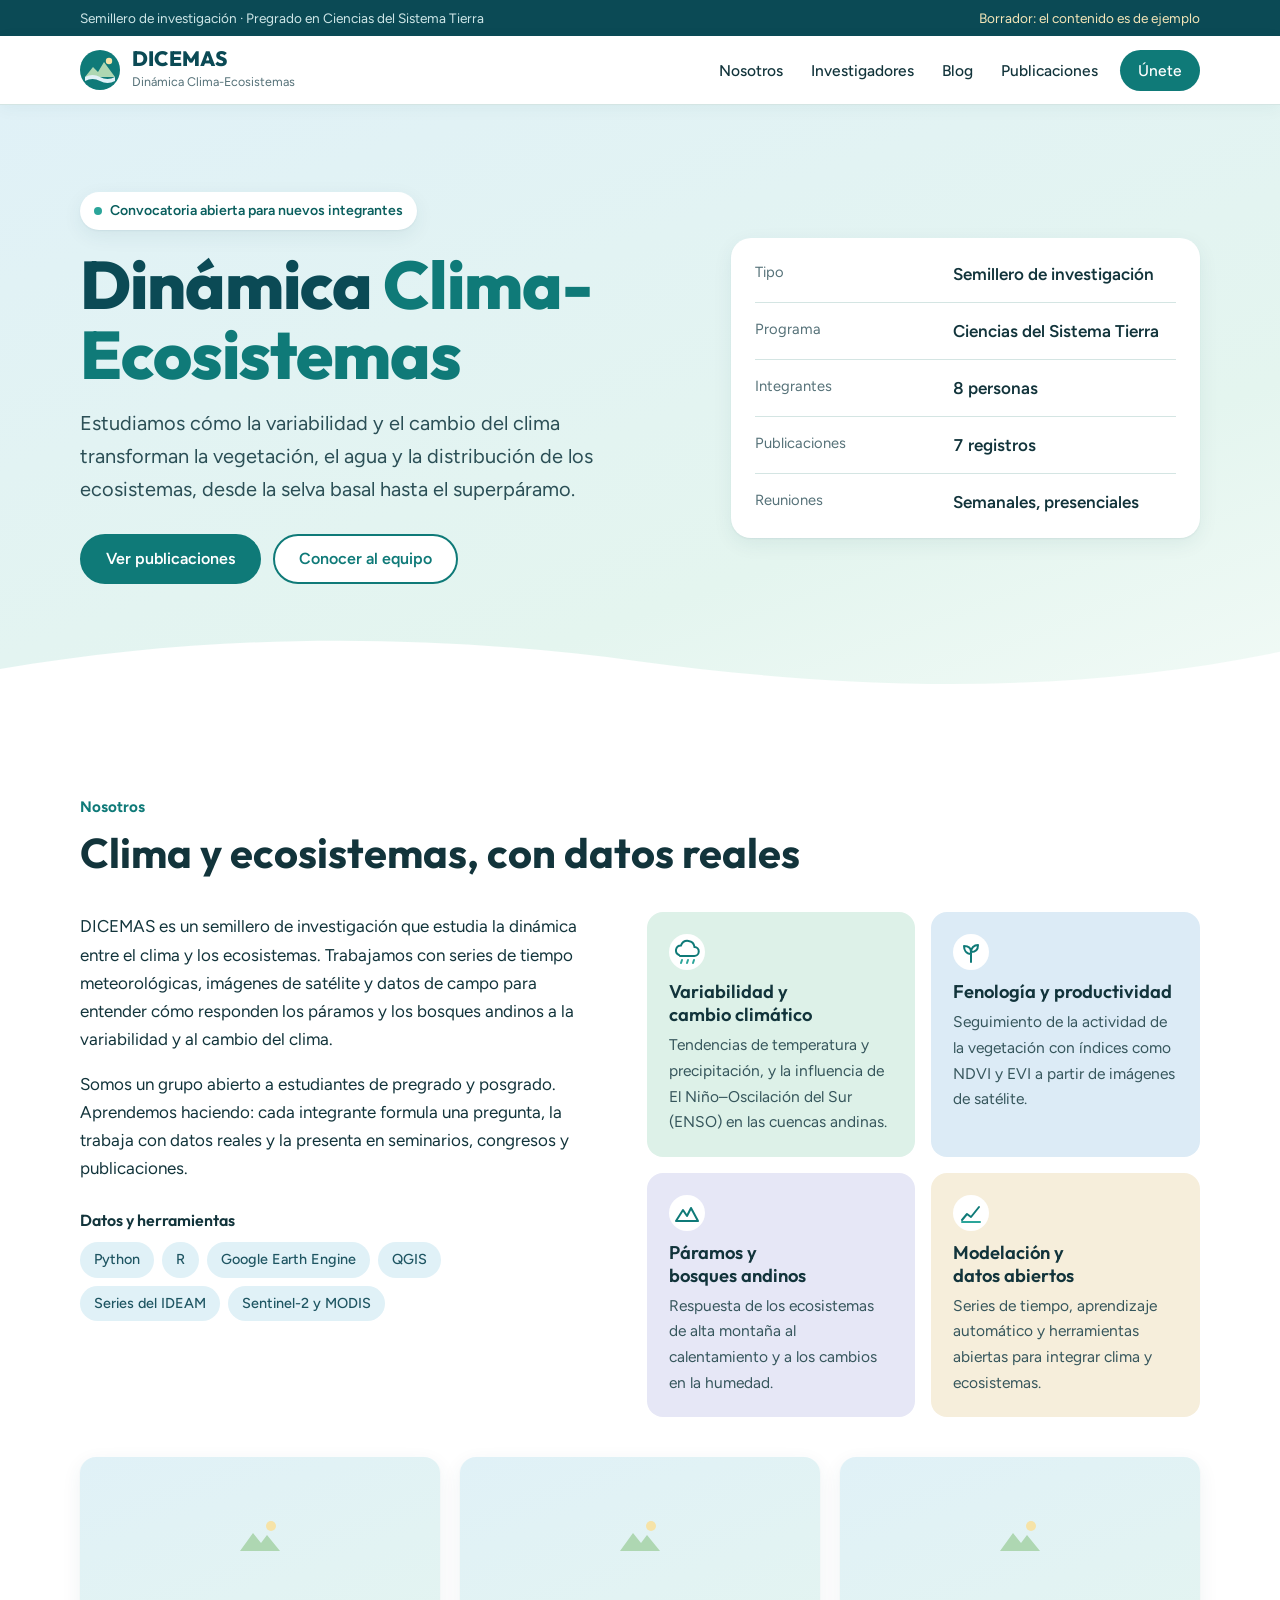
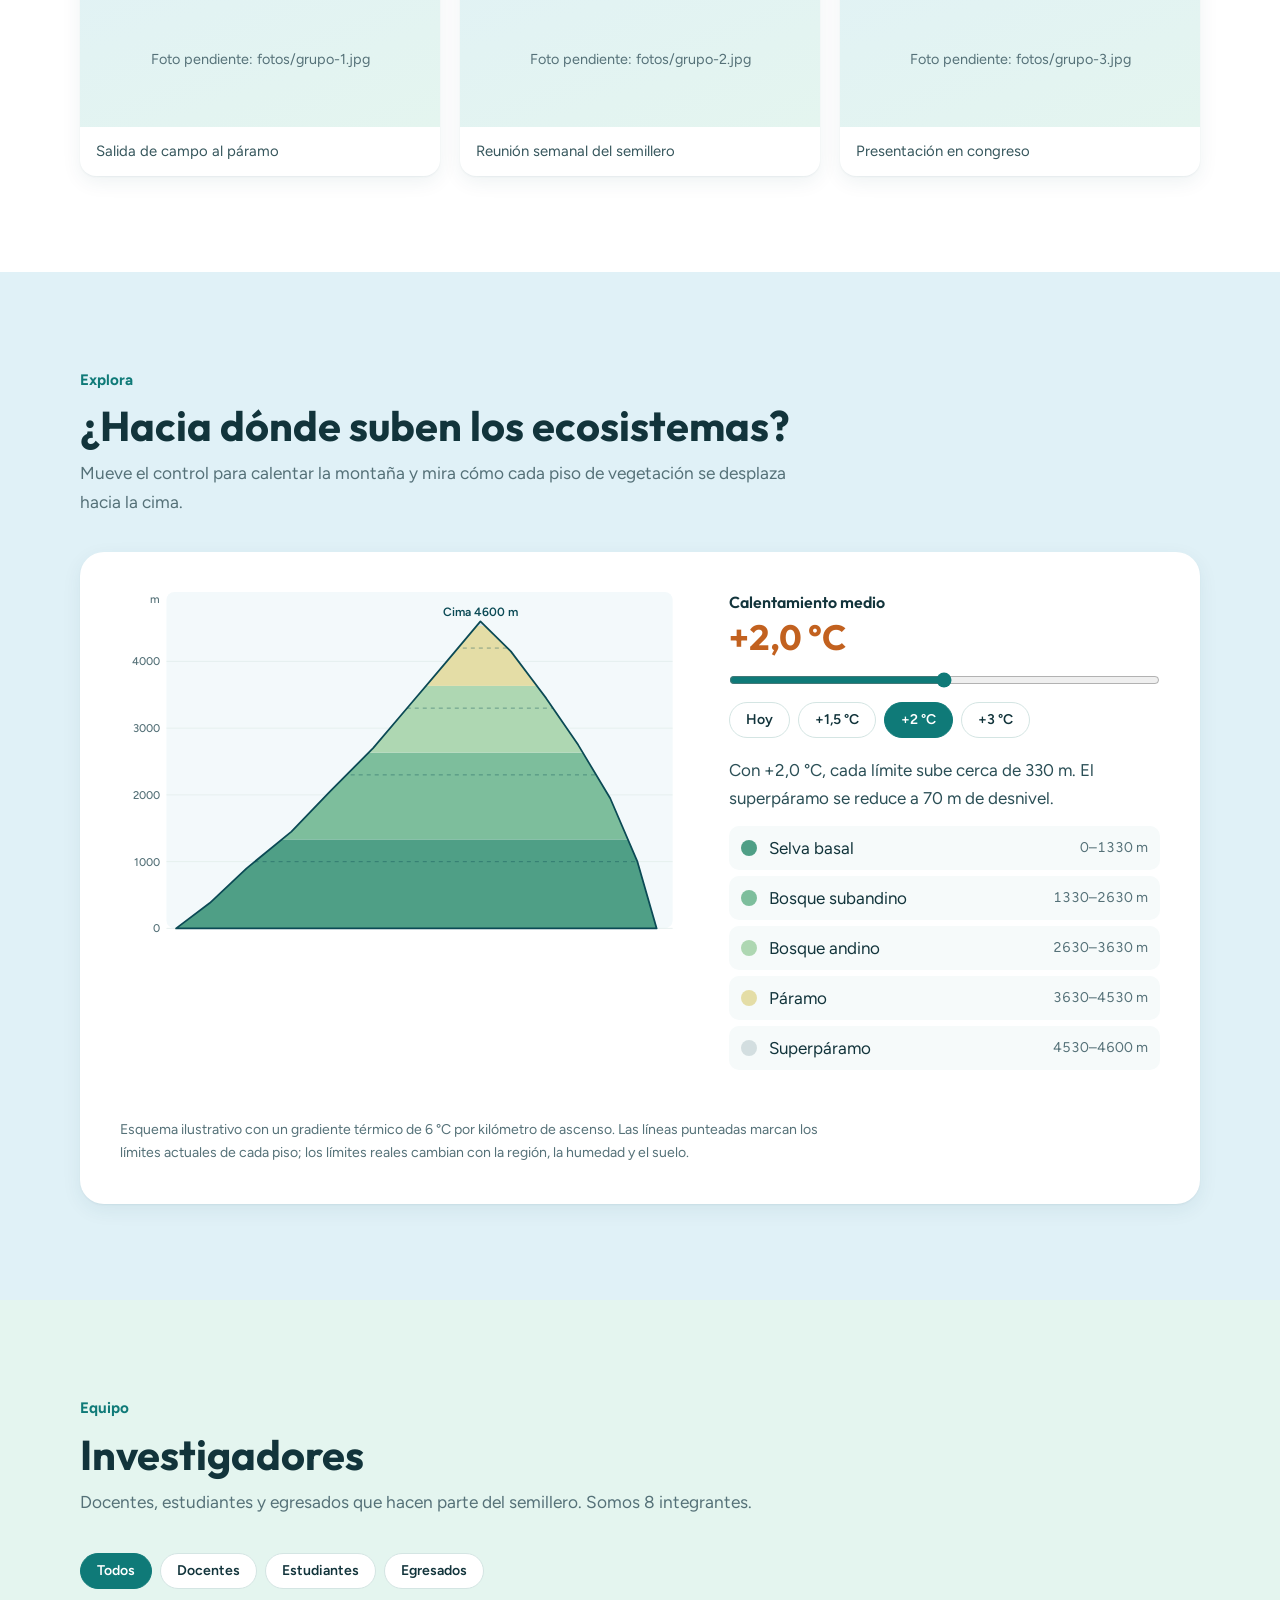
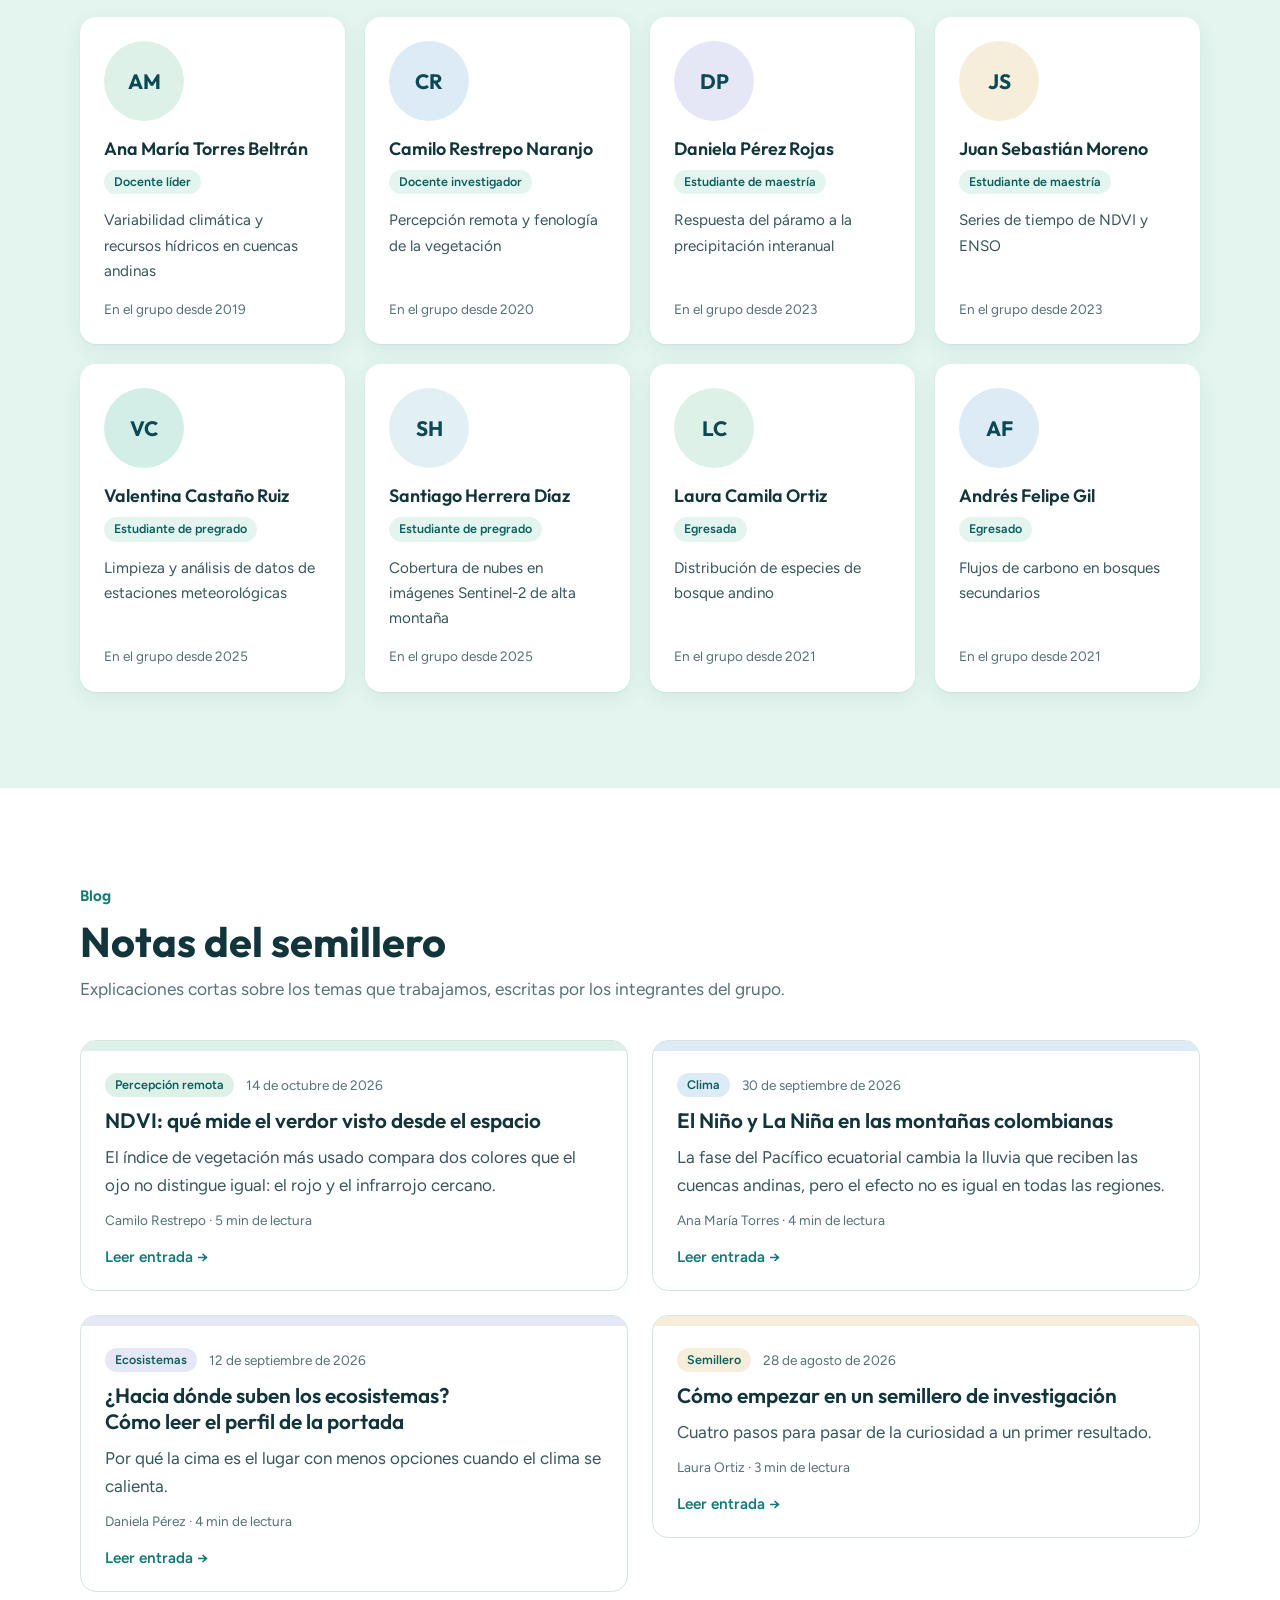
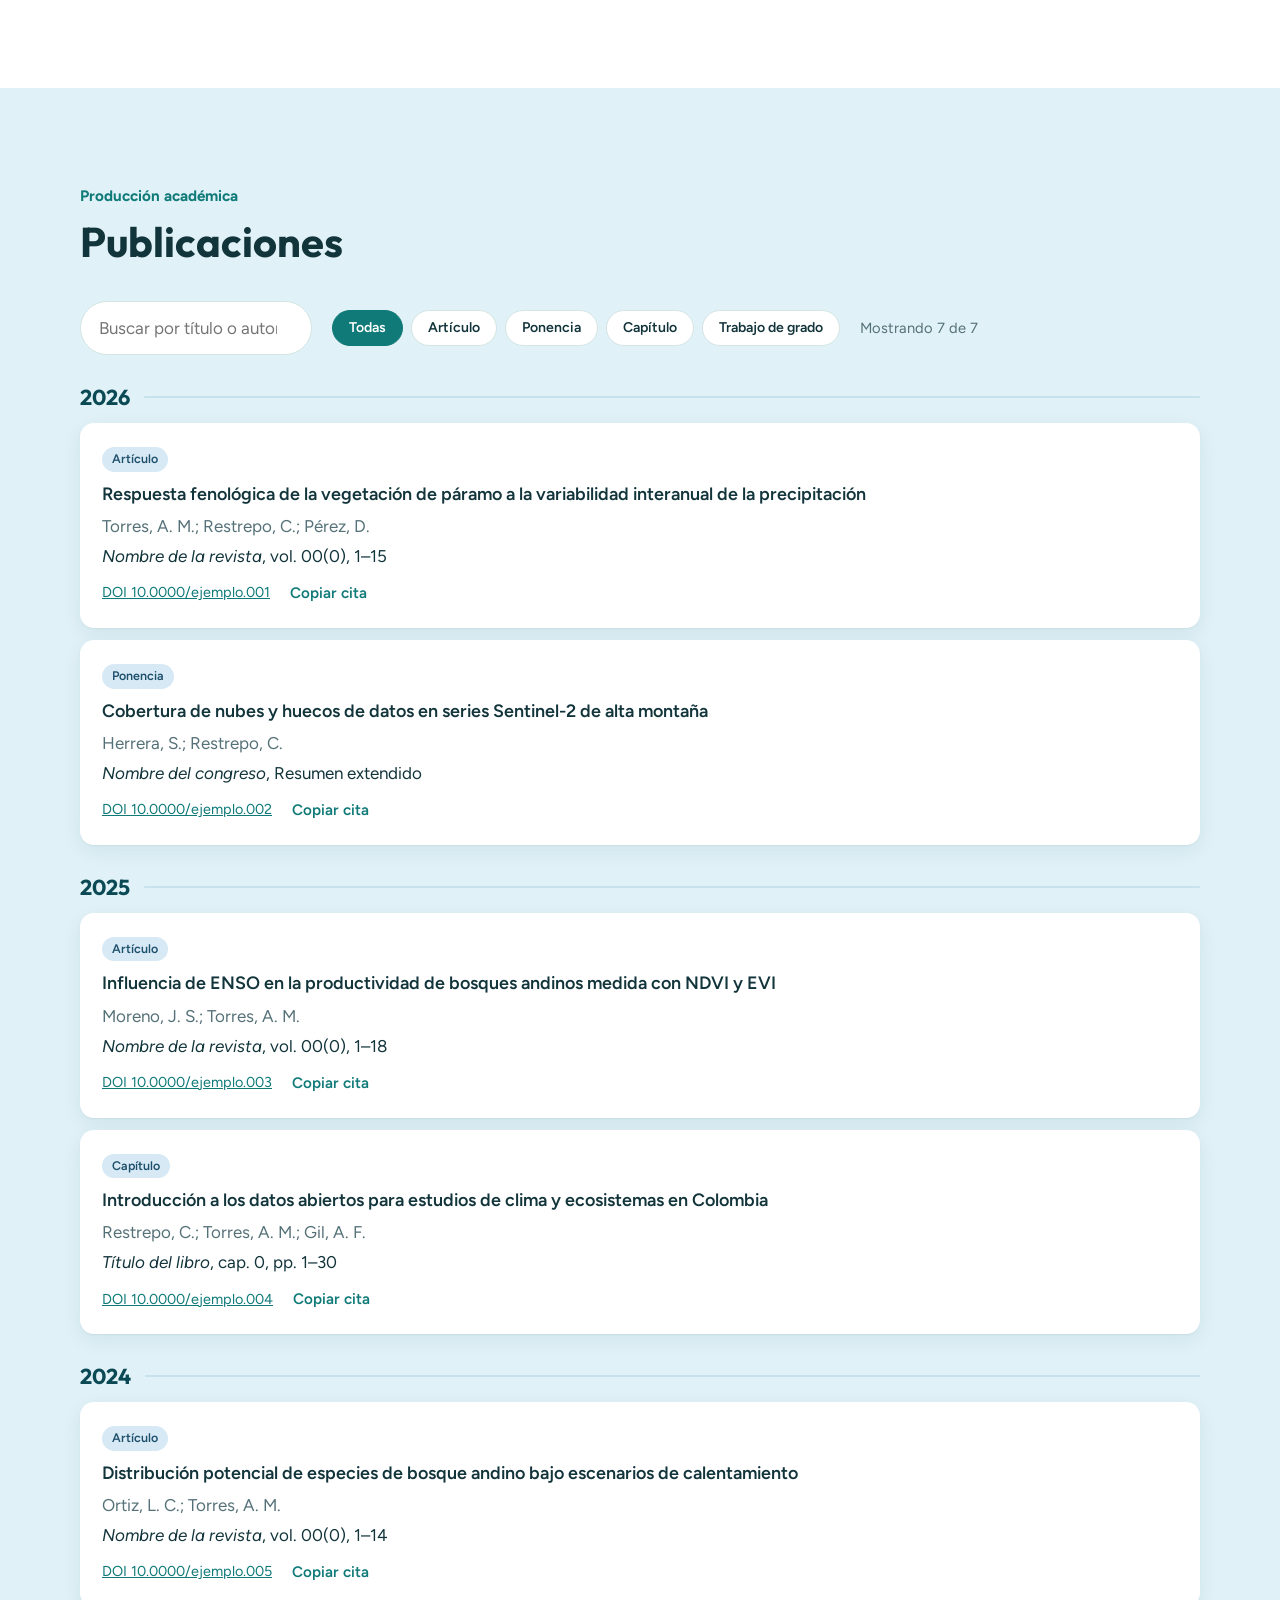
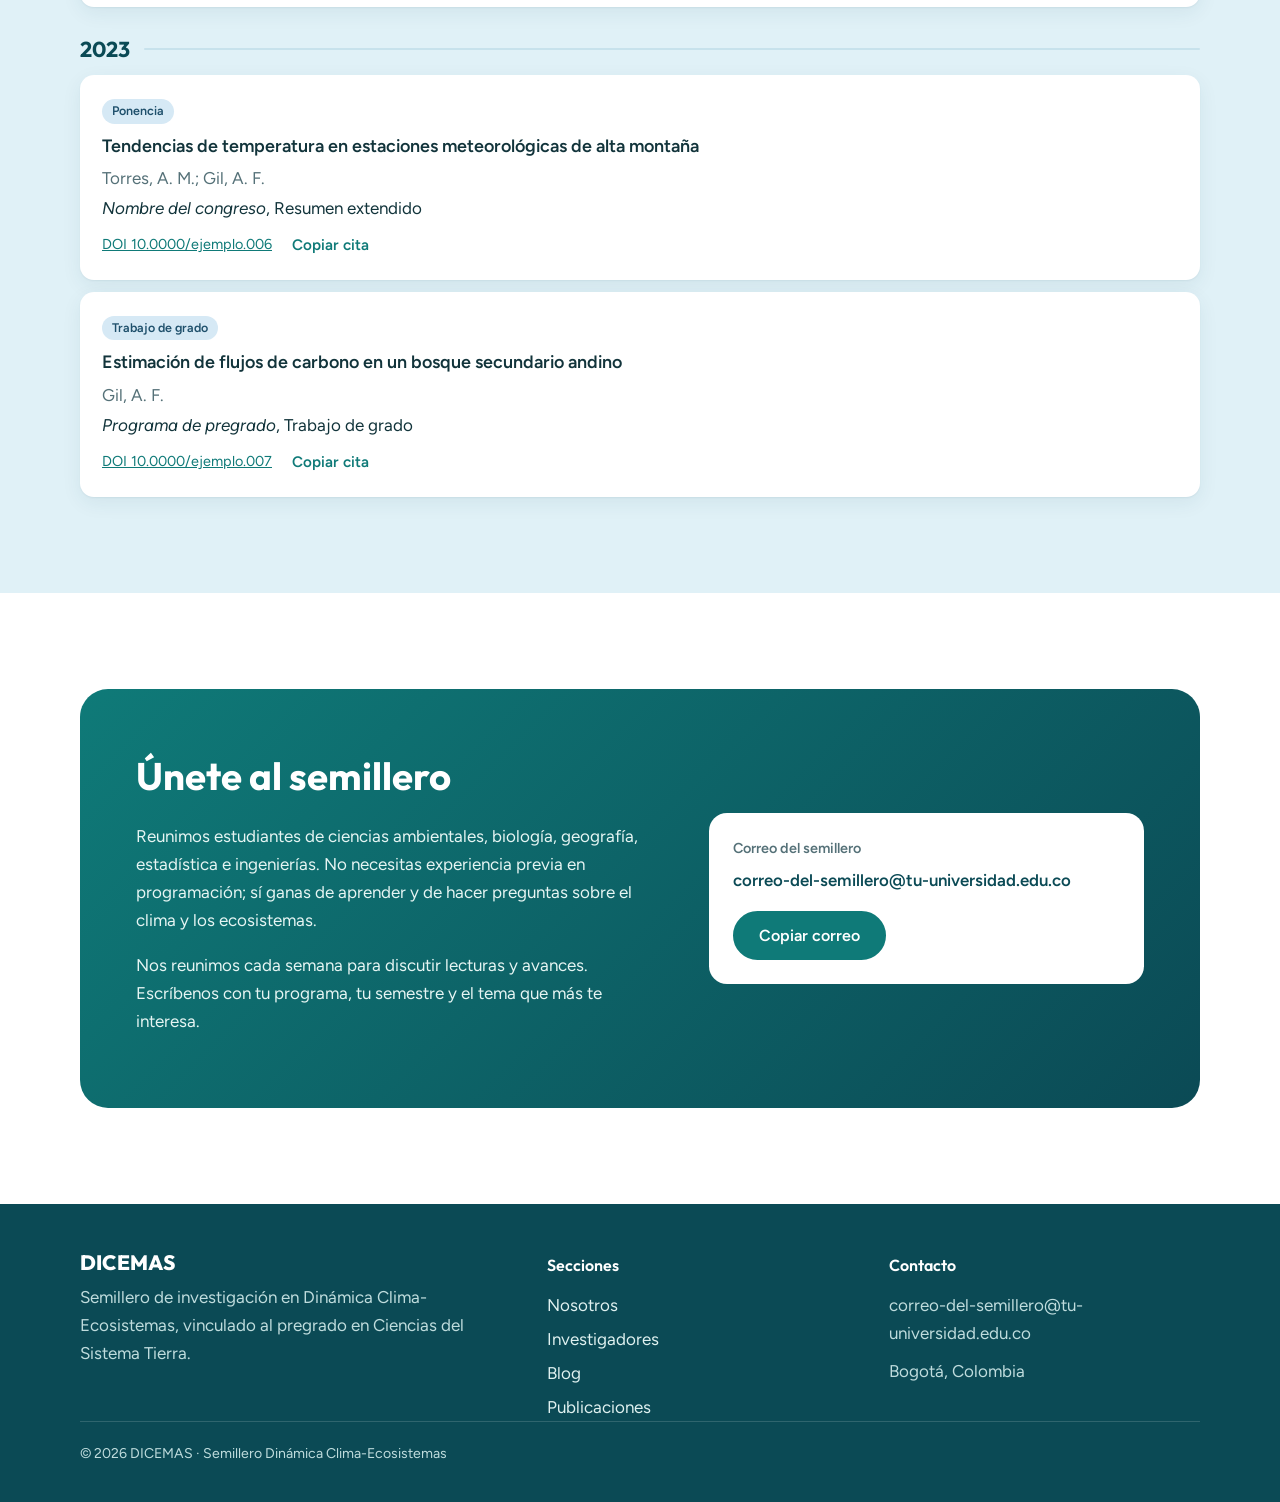
==== commit 7f6fb56c: "Add files via upload" ====
--- a/index.html
+++ b/index.html
@@ -71,7 +71,15 @@
 .site-head { position: sticky; top: env(safe-area-inset-top, 0px); z-index: 20; background: #FFFFFF; box-shadow: 0 1px 0 var(--line), 0 4px 16px rgba(11, 74, 85, 0.05); }
 .site-head .wrap { display: flex; align-items: center; gap: 20px; min-height: 68px; }
 .brand { display: flex; align-items: center; gap: 12px; text-decoration: none; color: var(--ink); flex-shrink: 0; }
-.brand svg { width: 40px; height: 40px; flex-shrink: 0; }
+.brand svg { width: 40px; height: 40px; flex-shrink: 0; display: block; }
+.logo-sem { display: flex; align-items: center; }
+.logo-sem img { height: var(--h-sem, 44px); width: auto; max-width: 220px; display: block; }
+.uni-slot { display: flex; align-items: center; flex-shrink: 0; }
+.uni-slot img { height: var(--h-uni, 40px); width: auto; max-width: 200px; display: block; }
+.uni-left { padding-left: 18px; border-left: 1px solid var(--line); }
+.uni-right { padding-left: 16px; border-left: 1px solid var(--line); }
+.foot-logos { display: flex; flex-wrap: wrap; align-items: center; gap: 16px; background: #FFFFFF; border-radius: 14px; padding: 12px 18px; margin-bottom: 16px; width: fit-content; max-width: 100%; }
+.foot-logos img { height: 40px; width: auto; max-width: 180px; display: block; }
 .brand-name { display: block; font: 800 1.3rem/1 var(--font-head); letter-spacing: 0.01em; color: var(--deep); }
 .brand-sub { display: block; font-size: 0.78rem; color: var(--muted); margin-top: 3px; }
 .nav { flex: 1; min-width: 0; display: flex; justify-content: flex-end; align-items: center; gap: 4px; overflow-x: auto; scrollbar-width: none; }
@@ -133,6 +141,16 @@
 .lines svg { width: 36px; height: 36px; margin-bottom: 10px; display: block; }
 .lines h3 { font-weight: 600; font-size: 1.15rem; line-height: 1.25; margin-bottom: 6px; }
 .lines p { margin: 0; color: #36565C; font-size: 0.97rem; }
+
+/* Galería de Nosotros */
+.gallery { display: grid; grid-template-columns: repeat(auto-fit, minmax(min(100%, 260px), 1fr)); gap: 20px; margin-top: 40px; }
+.gallery:empty { display: none; }
+.gallery figure { margin: 0; background: #FFFFFF; border-radius: var(--radius); box-shadow: var(--shadow); overflow: hidden; }
+.gallery .ph { aspect-ratio: 4 / 3; max-width: 100%; background: linear-gradient(160deg, var(--aqua), var(--mint)); display: grid; place-items: center; color: var(--muted); font-size: 0.9rem; text-align: center; padding: 16px; }
+.gallery .ph svg { width: 48px; height: 48px; display: block; margin: 0 auto 8px; }
+.gallery img { width: 100%; height: 100%; object-fit: cover; display: block; }
+.gallery .ph.has-img { padding: 0; }
+.gallery figcaption { padding: 12px 16px; font-size: 0.93rem; color: #36565C; }
 
 /* Perfil altitudinal */
 .explore { background: #FFFFFF; border-radius: 24px; box-shadow: var(--shadow); padding: clamp(20px, 4vw, 40px); display: grid; grid-template-columns: minmax(0, 1.3fr) minmax(0, 1fr); gap: clamp(24px, 4vw, 48px); align-items: start; }
@@ -159,11 +177,13 @@
 /* Investigadores */
 .people { display: grid; grid-template-columns: repeat(auto-fill, minmax(250px, 1fr)); gap: 20px; margin-top: 28px; }
 .person { background: var(--card); border-radius: var(--radius); box-shadow: var(--shadow); padding: 24px; display: flex; flex-direction: column; align-items: flex-start; gap: 4px; }
-.avatar { width: 64px; height: 64px; border-radius: 50%; display: grid; place-items: center; font: 700 1.3rem var(--font-head); color: var(--deep); background: var(--c); margin-bottom: 12px; }
+.avatar { width: 80px; height: 80px; overflow: hidden; border-radius: 50%; display: grid; place-items: center; font: 700 1.3rem var(--font-head); color: var(--deep); background: var(--c); margin-bottom: 12px; }
 .person h3 { font-weight: 600; font-size: 1.12rem; line-height: 1.3; }
 .person .tag { margin: 6px 0 10px; }
 .person .focus { font-size: 0.95rem; margin: 0 0 10px; color: #36565C; }
 .person .since { font-size: 0.85rem; color: var(--muted); margin: auto 0 0; }
+
+.avatar img { width: 100%; height: 100%; object-fit: cover; display: block; }
 
 /* Blog */
 .posts { list-style: none; margin: 0; padding: 0; display: grid; grid-template-columns: repeat(auto-fill, minmax(min(100%, 420px), 1fr)); gap: 24px; align-items: start; }
@@ -224,11 +244,15 @@
   .foot-grid { grid-template-columns: minmax(0, 1fr) minmax(0, 1fr); }
   .foot-grid > :first-child { grid-column: 1 / -1; }
   .brand-sub { display: none; }
+  .logo-sem img { height: calc(var(--h-sem, 44px) * 0.8); }
+  .uni-slot img { height: calc(var(--h-uni, 40px) * 0.75); }
 }
 @media (max-width: 560px) {
   .lines { grid-template-columns: minmax(0, 1fr); }
   .foot-grid { grid-template-columns: minmax(0, 1fr); }
   .nav a:not(.nav-cta) { display: none; }
+  .uni-right { display: none !important; }
+  .uni-left { padding-left: 12px; }
 }
 </style>
 </head>
@@ -244,17 +268,18 @@
 <header class="site-head">
   <div class="wrap">
     <a class="brand" href="#inicio" aria-label="DICEMAS, ir al inicio">
-      <svg viewBox="0 0 40 40" aria-hidden="true">
+      <span class="logo-sem" id="logo-sem"><svg viewBox="0 0 40 40" aria-hidden="true">
         <circle cx="20" cy="20" r="20" fill="#0F7A78"/>
         <path d="M5 27 L13 17 L18 22 L24 12 L35 27 Z" fill="#AED7B2"/>
         <path d="M5 27 Q12.5 23 20 27 T35 27 L35 31 Q27.5 35 20 31 T5 31 Z" fill="#E0F1F7"/>
         <circle cx="29" cy="11" r="3.2" fill="#F8E3A8"/>
-      </svg>
-      <span>
+      </svg></span>
+      <span class="brand-text" id="brand-text">
         <span class="brand-name">DICEMAS</span>
         <span class="brand-sub">Dinámica Clima-Ecosistemas</span>
       </span>
     </a>
+    <span class="uni-slot uni-left" id="uni-left" hidden></span>
     <nav class="nav" aria-label="Secciones">
       <a href="#nosotros">Nosotros</a>
       <a href="#investigadores">Investigadores</a>
@@ -262,6 +287,7 @@
       <a href="#publicaciones">Publicaciones</a>
       <a class="nav-cta" href="#unete">Únete</a>
     </nav>
+    <span class="uni-slot uni-right" id="uni-right" hidden></span>
   </div>
 </header>
 
@@ -307,6 +333,7 @@
         </div>
         <ul class="lines" id="lines" aria-label="Líneas de investigación"></ul>
       </div>
+      <div class="gallery" id="gallery"></div>
     </div>
   </section>
 
@@ -400,6 +427,7 @@
   <div class="wrap">
     <div class="foot-grid">
       <div>
+        <div class="foot-logos" id="foot-logos" hidden></div>
         <p class="brand-name">DICEMAS</p>
         <p>Semillero de investigación en Dinámica Clima-Ecosistemas, vinculado al pregrado en Ciencias del Sistema Tierra.</p>
       </div>
@@ -435,18 +463,42 @@
      Para borrar algo, elimina su bloque completo { ... }.
      El correo de contacto está más arriba, en el HTML:
      busca "correo-del-semillero" (aparece dos veces).
+     FOTOS: sube las imágenes a una carpeta llamada "fotos" en
+     GitHub y escribe aquí su ruta, por ejemplo "fotos/ana.jpg".
+     - Investigadores: campo foto: "" de cada persona. Si está
+       vacío o la foto no carga, se muestran las iniciales.
+     - Nosotros: lista FOTOS_GRUPO, más abajo.
+     Usa nombres sin espacios, tildes ni ñ, y respeta mayúsculas.
      Los datos de la portada (Tipo, Programa, Reuniones) también
      están en el HTML: busca "Datos del semillero".
      ========================================================== */
+  /* ====== LOGOS ======
+     Sube los archivos a la carpeta "fotos" (PNG con fondo
+     transparente o SVG se ven mejor) y escribe aquí su ruta. */
+  var LOGOS = {
+    semillero: "",              /* ej. "fotos/logo-dicemas.png". Vacío = ícono de montaña */
+    mostrarNombre: true,        /* false oculta el texto "DICEMAS" junto al logo
+                                   (útil si el logo ya trae el nombre) */
+    alturaSemillero: 44,        /* alto del logo del semillero, en píxeles */
+
+    universidad: "",            /* ej. "fotos/logo-universidad.png". Vacío = no aparece */
+    posicionUniversidad: "derecha",
+                                /* "izquierda" = junto al logo del semillero
+                                   "derecha"   = al final de la cabecera, después del menú
+                                   "solo-pie"  = solo en el pie de página */
+    alturaUniversidad: 40,      /* alto del logo de la universidad, en píxeles */
+    enlaceUniversidad: ""       /* opcional: página web al hacer clic en el logo */
+  };
+
   var PEOPLE = [
-    { n: "Ana María Torres Beltrán", r: "Docente líder", g: "Docentes", f: "Variabilidad climática y recursos hídricos en cuencas andinas", s: 2019 },
-    { n: "Camilo Restrepo Naranjo", r: "Docente investigador", g: "Docentes", f: "Percepción remota y fenología de la vegetación", s: 2020 },
-    { n: "Daniela Pérez Rojas", r: "Estudiante de maestría", g: "Estudiantes", f: "Respuesta del páramo a la precipitación interanual", s: 2023 },
-    { n: "Juan Sebastián Moreno", r: "Estudiante de maestría", g: "Estudiantes", f: "Series de tiempo de NDVI y ENSO", s: 2023 },
-    { n: "Valentina Castaño Ruiz", r: "Estudiante de pregrado", g: "Estudiantes", f: "Limpieza y análisis de datos de estaciones meteorológicas", s: 2025 },
-    { n: "Santiago Herrera Díaz", r: "Estudiante de pregrado", g: "Estudiantes", f: "Cobertura de nubes en imágenes Sentinel-2 de alta montaña", s: 2025 },
-    { n: "Laura Camila Ortiz", r: "Egresada", g: "Egresados", f: "Distribución de especies de bosque andino", s: 2021 },
-    { n: "Andrés Felipe Gil", r: "Egresado", g: "Egresados", f: "Flujos de carbono en bosques secundarios", s: 2021 }
+    { n: "Ana María Torres Beltrán", r: "Docente líder", g: "Docentes", f: "Variabilidad climática y recursos hídricos en cuencas andinas", s: 2019, foto: "fotos/ana-maria-torres.jpg" },
+    { n: "Camilo Restrepo Naranjo", r: "Docente investigador", g: "Docentes", f: "Percepción remota y fenología de la vegetación", s: 2020, foto: "" },
+    { n: "Daniela Pérez Rojas", r: "Estudiante de maestría", g: "Estudiantes", f: "Respuesta del páramo a la precipitación interanual", s: 2023, foto: "" },
+    { n: "Juan Sebastián Moreno", r: "Estudiante de maestría", g: "Estudiantes", f: "Series de tiempo de NDVI y ENSO", s: 2023, foto: "" },
+    { n: "Valentina Castaño Ruiz", r: "Estudiante de pregrado", g: "Estudiantes", f: "Limpieza y análisis de datos de estaciones meteorológicas", s: 2025, foto: "" },
+    { n: "Santiago Herrera Díaz", r: "Estudiante de pregrado", g: "Estudiantes", f: "Cobertura de nubes en imágenes Sentinel-2 de alta montaña", s: 2025, foto: "" },
+    { n: "Laura Camila Ortiz", r: "Egresada", g: "Egresados", f: "Distribución de especies de bosque andino", s: 2021, foto: "" },
+    { n: "Andrés Felipe Gil", r: "Egresado", g: "Egresados", f: "Flujos de carbono en bosques secundarios", s: 2021, foto: "" }
   ];
 
   var LINES = [
@@ -454,6 +506,14 @@
     { t: "Fenología y productividad", d: "Seguimiento de la actividad de la vegetación con índices como NDVI y EVI a partir de imágenes de satélite." },
     { t: "Páramos y bosques andinos", d: "Respuesta de los ecosistemas de alta montaña al calentamiento y a los cambios en la humedad." },
     { t: "Modelación y datos abiertos", d: "Series de tiempo, aprendizaje automático y herramientas abiertas para integrar clima y ecosistemas." }
+  ];
+
+  /* Fotos de la sección Nosotros. Agrega o quita bloques.
+     Deja la lista vacía así:  var FOTOS_GRUPO = [];  para ocultarla. */
+  var FOTOS_GRUPO = [
+    { src: "fotos/grupo-1.jpg", pie: "Salida de campo al páramo" },
+    { src: "fotos/grupo-2.jpg", pie: "Reunión semanal del semillero" },
+    { src: "fotos/grupo-3.jpg", pie: "Presentación en congreso" }
   ];
 
   var POSTS = [
@@ -543,6 +603,28 @@
       navigator.clipboard.writeText(text).then(function () { done(true); }, fallback);
     } catch (e) { fallback(); }
   }
+
+  /* ====== Logos ====== */
+  (function () {
+    var root = document.documentElement.style;
+    root.setProperty("--h-sem", (parseInt(LOGOS.alturaSemillero, 10) || 44) + "px");
+    root.setProperty("--h-uni", (parseInt(LOGOS.alturaUniversidad, 10) || 40) + "px");
+    var foot = $("foot-logos"), footHtml = "";
+    if (LOGOS.semillero) {
+      $("logo-sem").innerHTML = '<img src="' + esc(LOGOS.semillero) + '" alt="Logo de DICEMAS">';
+      footHtml += '<img src="' + esc(LOGOS.semillero) + '" alt="Logo de DICEMAS">';
+    }
+    if (LOGOS.mostrarNombre === false) $("brand-text").hidden = true;
+    if (LOGOS.universidad) {
+      var img = '<img src="' + esc(LOGOS.universidad) + '" alt="Logo de la universidad">';
+      var uni = LOGOS.enlaceUniversidad ? '<a href="' + esc(LOGOS.enlaceUniversidad) + '" target="_blank" rel="noopener">' + img + "</a>" : img;
+      var pos = LOGOS.posicionUniversidad;
+      if (pos === "izquierda") { $("uni-left").innerHTML = uni; $("uni-left").hidden = false; }
+      else if (pos !== "solo-pie") { $("uni-right").innerHTML = uni; $("uni-right").hidden = false; }
+      footHtml += uni;
+    }
+    if (footHtml) { foot.innerHTML = footHtml; foot.hidden = false; }
+  })();
 
   /* ====== Datos de la portada ====== */
   $("f-people").textContent = PEOPLE.length + " personas";
@@ -658,6 +740,22 @@
     return '<li style="--c:' + LINE_COLORS[i % LINE_COLORS.length] + '">' + ICONS[i % ICONS.length] + "<h3>" + esc(l.t) + "</h3><p>" + esc(l.d) + "</p></li>";
   }).join("");
 
+  /* ====== Fotos ====== */
+  var MOUNT = '<svg viewBox="0 0 48 48" aria-hidden="true"><path d="M4 38l13-18 8 10 6-8 13 16Z" fill="#AED7B2"/><circle cx="35" cy="13" r="5" fill="#F6E3A8"/></svg>';
+  /* Si una imagen no carga, quita la <img> y deja el respaldo visible */
+  document.addEventListener("error", function (e) {
+    var img = e.target;
+    if (!img || img.tagName !== "IMG" || !img.hasAttribute("data-fb")) return;
+    var box = img.parentElement;
+    box.classList.remove("has-img");
+    box.innerHTML = img.getAttribute("data-fb");
+  }, true);
+  $("gallery").innerHTML = FOTOS_GRUPO.map(function (f) {
+    var fb = MOUNT + "Foto pendiente: " + esc(f.src);
+    return '<figure><div class="ph has-img"><img src="' + esc(f.src) + '" alt="' + esc(f.pie) + '" loading="lazy" data-fb="' + esc(fb) + '"></div>' +
+      (f.pie ? "<figcaption>" + esc(f.pie) + "</figcaption>" : "") + "</figure>";
+  }).join("");
+
   /* ====== Investigadores ====== */
   var groups = ["Todos"];
   PEOPLE.forEach(function (p) { if (groups.indexOf(p.g) < 0) groups.push(p.g); });
@@ -671,7 +769,8 @@
       if (pg !== "Todos" && p.g !== pg) return "";
       var w = p.n.split(" ");
       var ini = (w[0][0] + (w[1] ? w[1][0] : "")).toUpperCase();
-      return '<article class="person"><div class="avatar" style="--c:' + PASTELS[i % PASTELS.length] + '" aria-hidden="true">' + esc(ini) + "</div>" +
+      var face = p.foto ? '<img src="' + esc(p.foto) + '" alt="" loading="lazy" data-fb="' + esc(ini) + '">' : esc(ini);
+      return '<article class="person"><div class="avatar" style="--c:' + PASTELS[i % PASTELS.length] + '" aria-hidden="true">' + face + "</div>" +
         "<h3>" + esc(p.n) + '</h3><span class="tag">' + esc(p.r) + '</span><p class="focus">' + esc(p.f) + '</p><p class="since">En el grupo desde ' + p.s + "</p></article>";
     }).join("");
   }
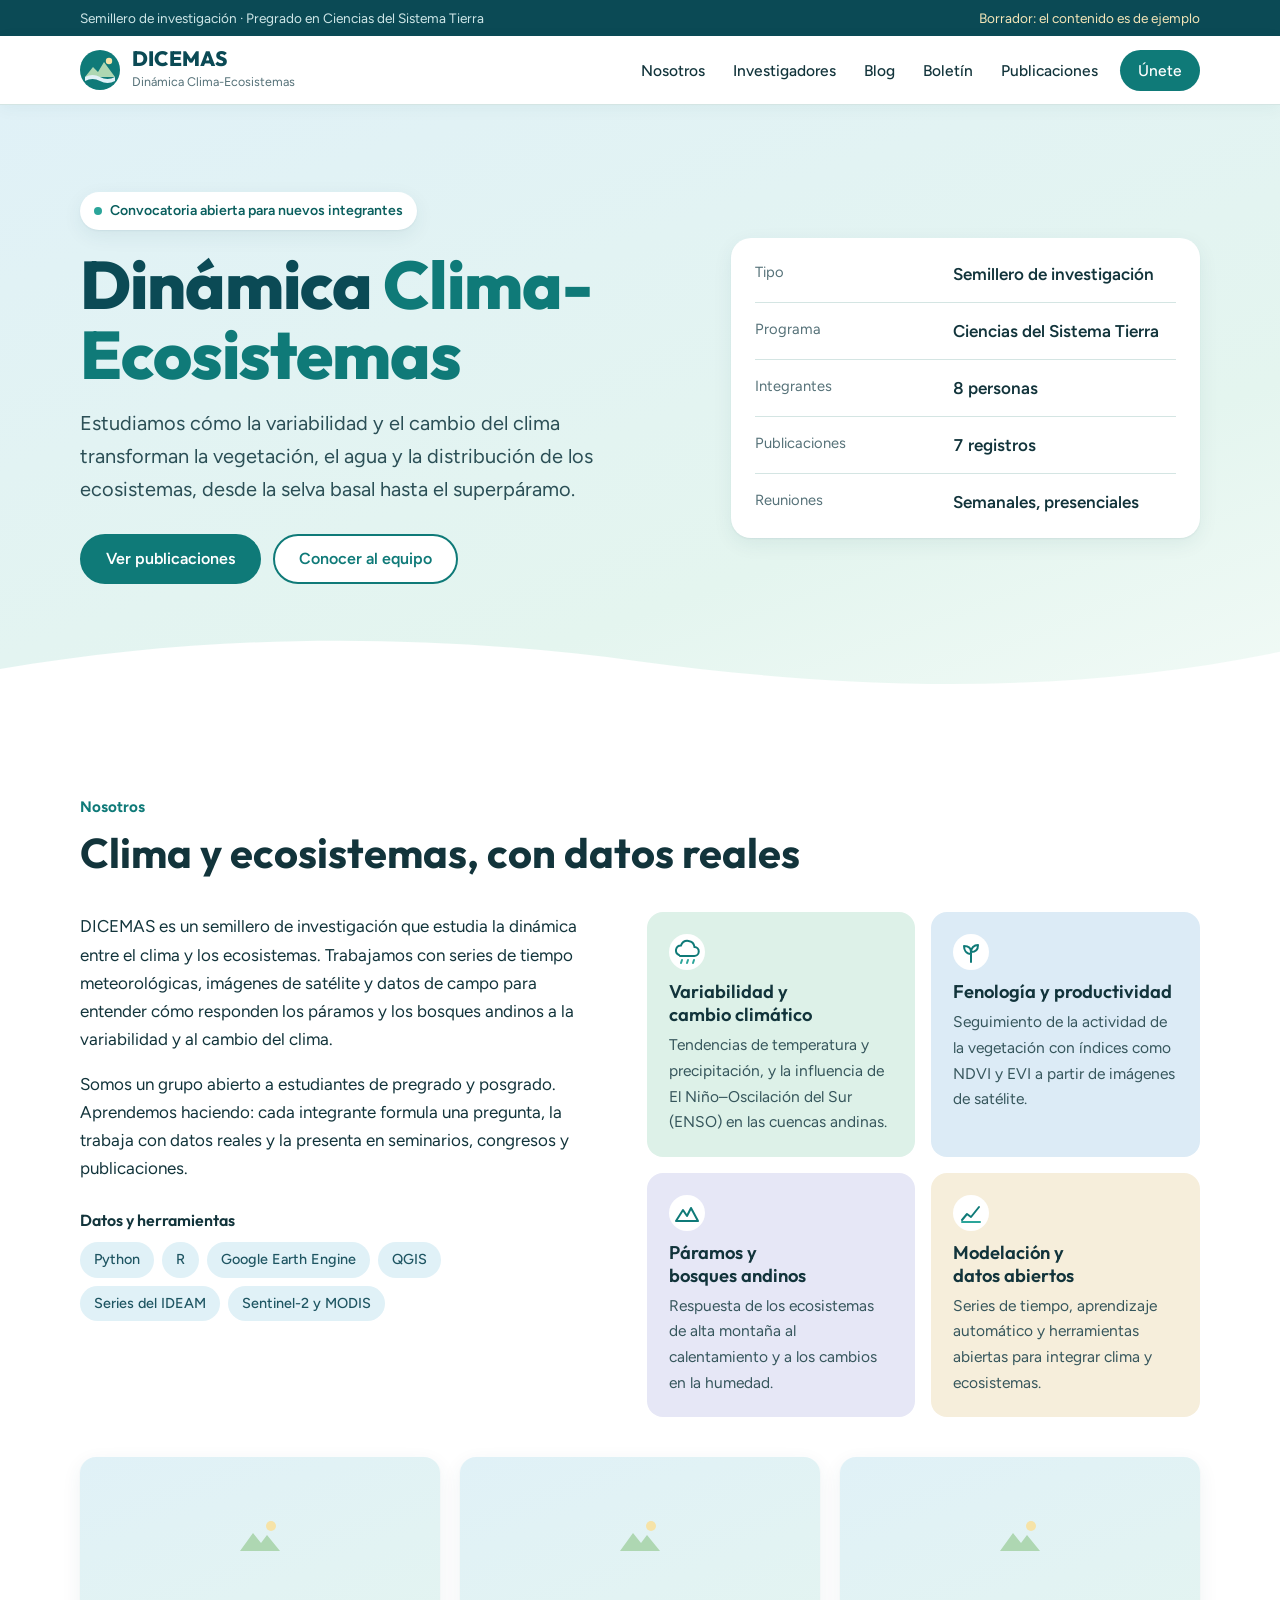
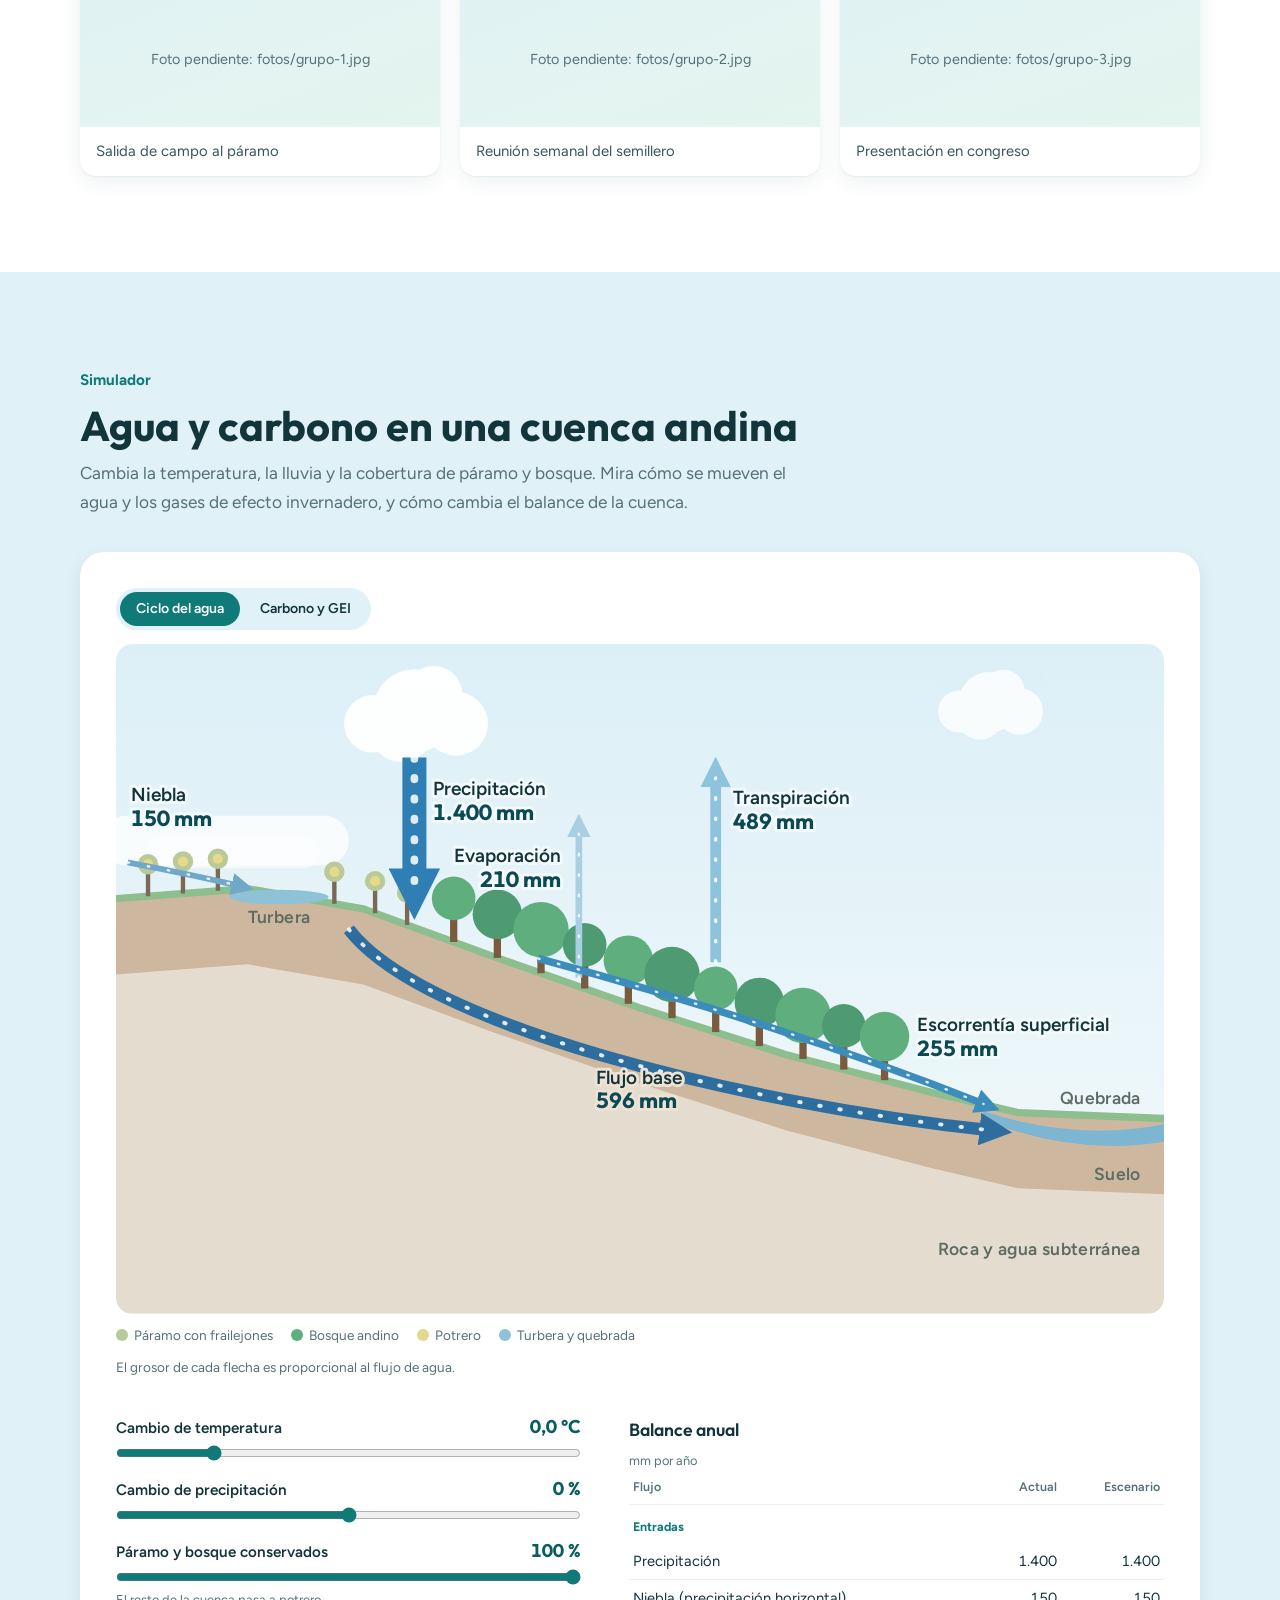
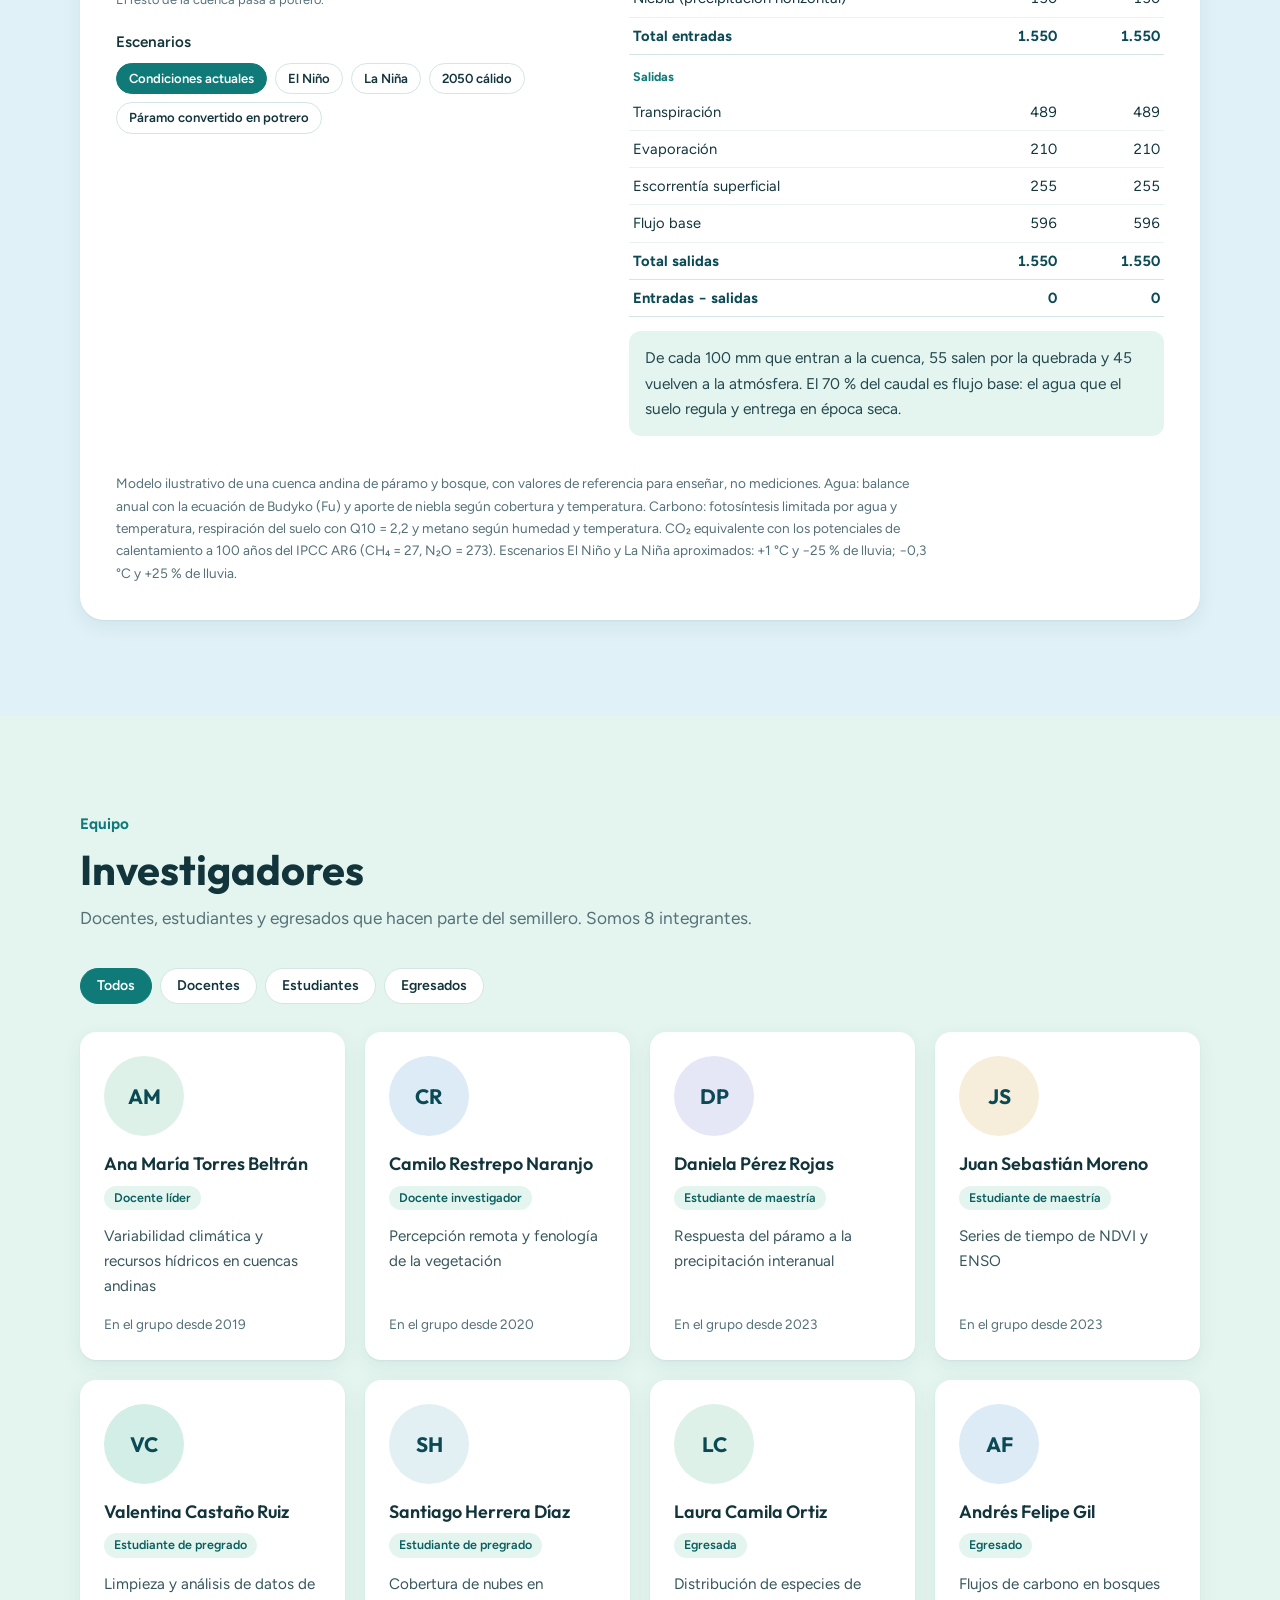
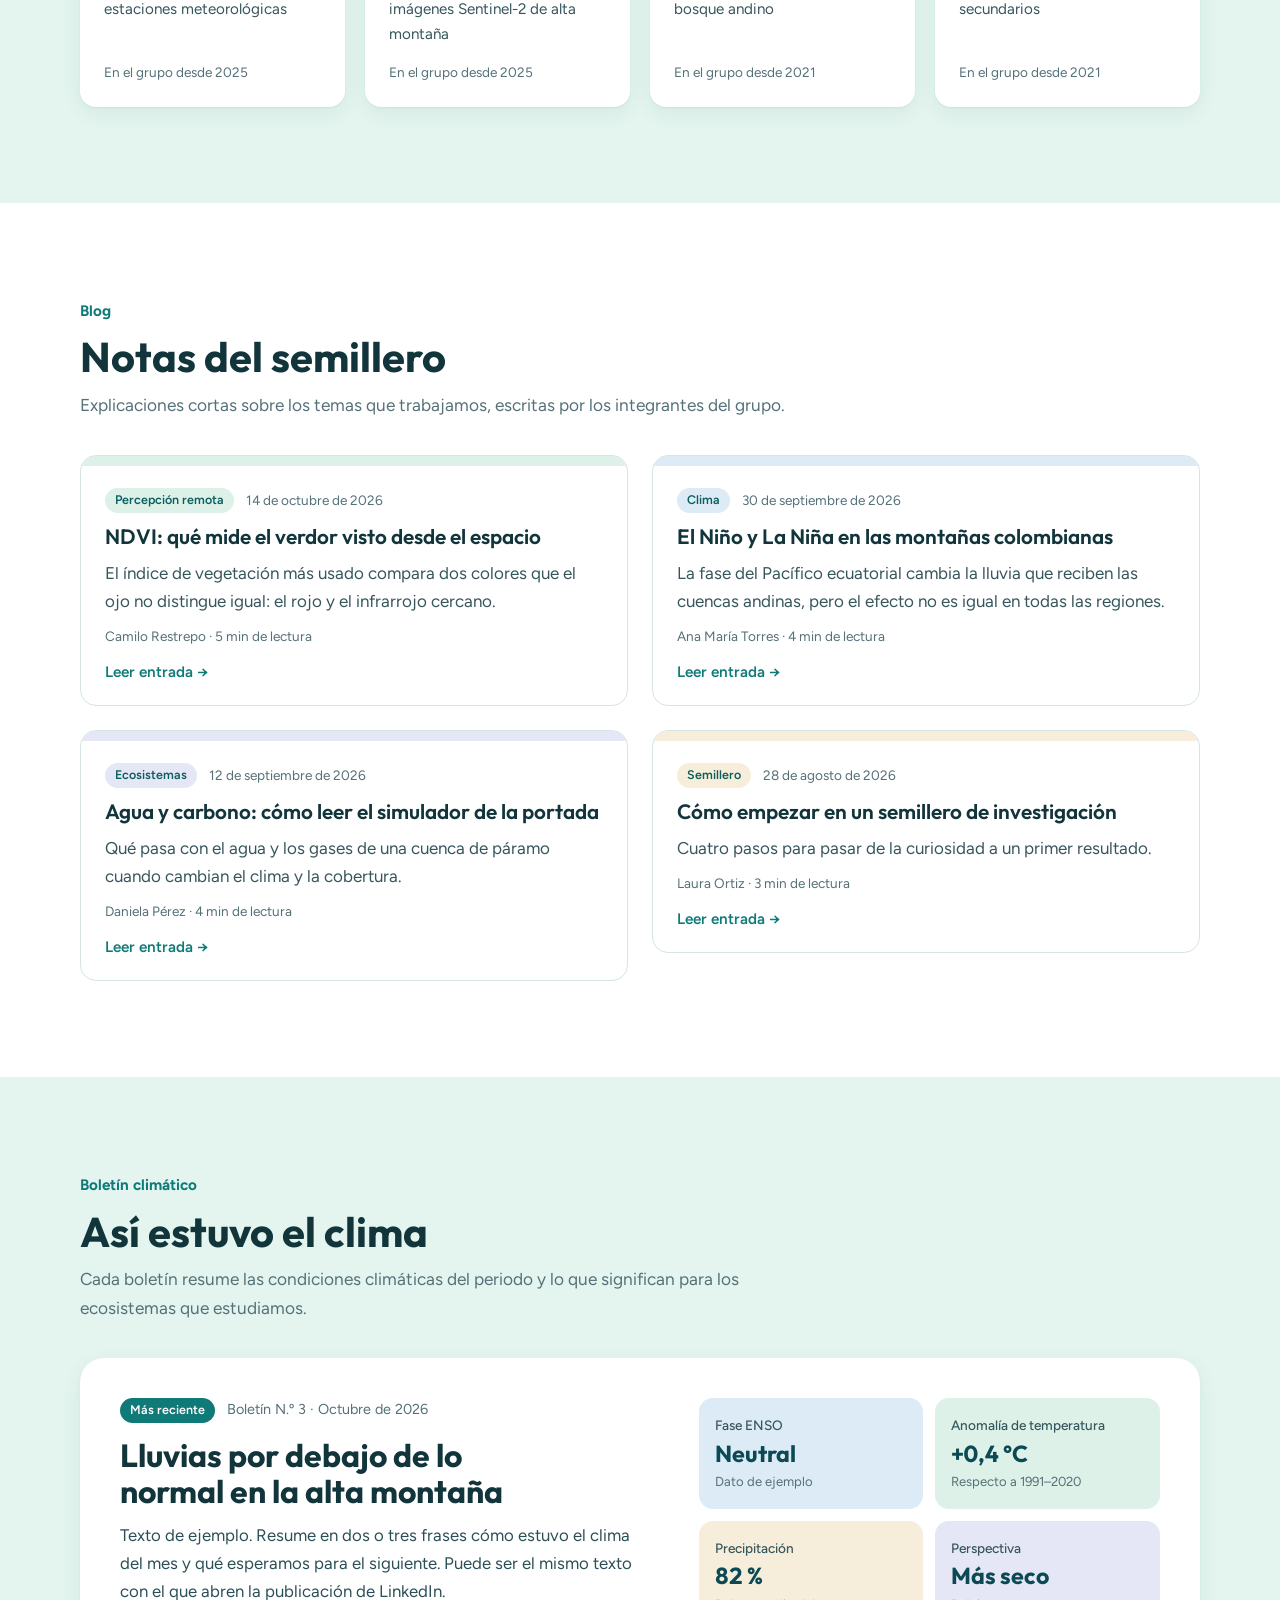
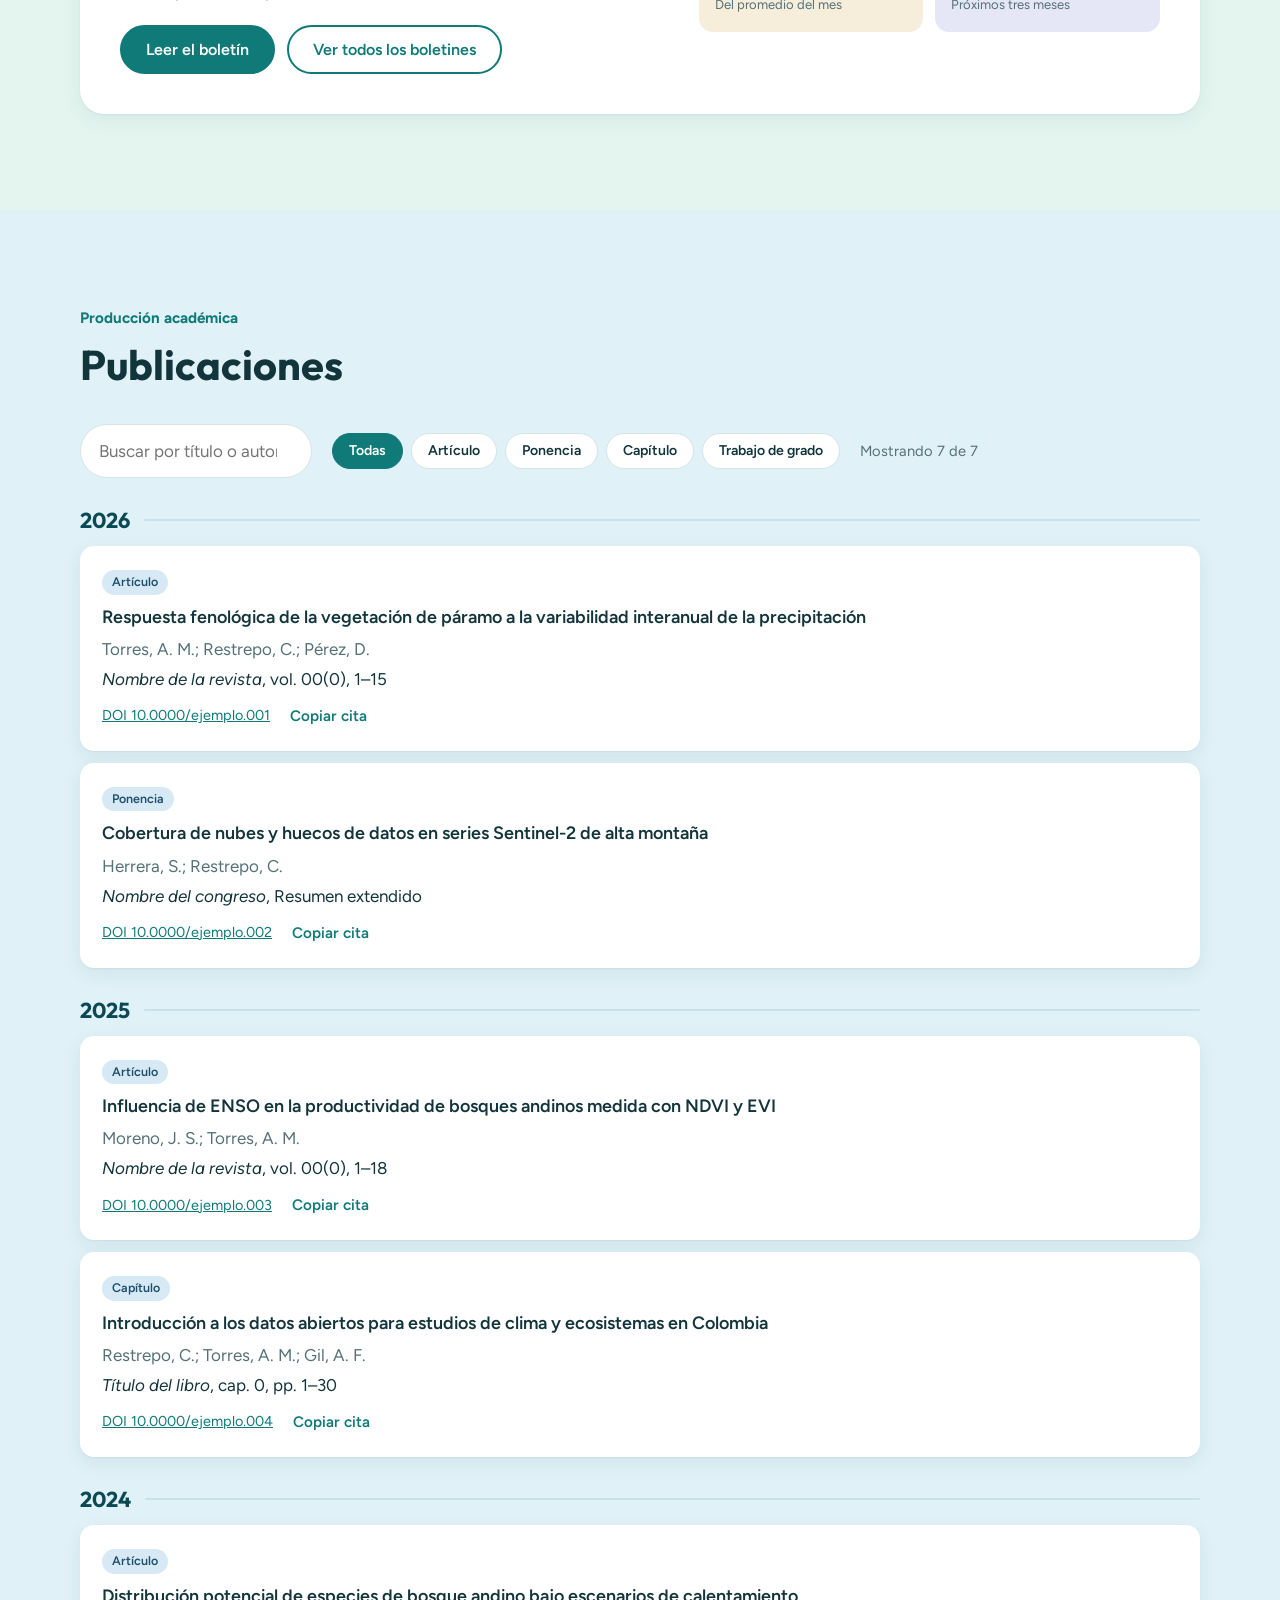
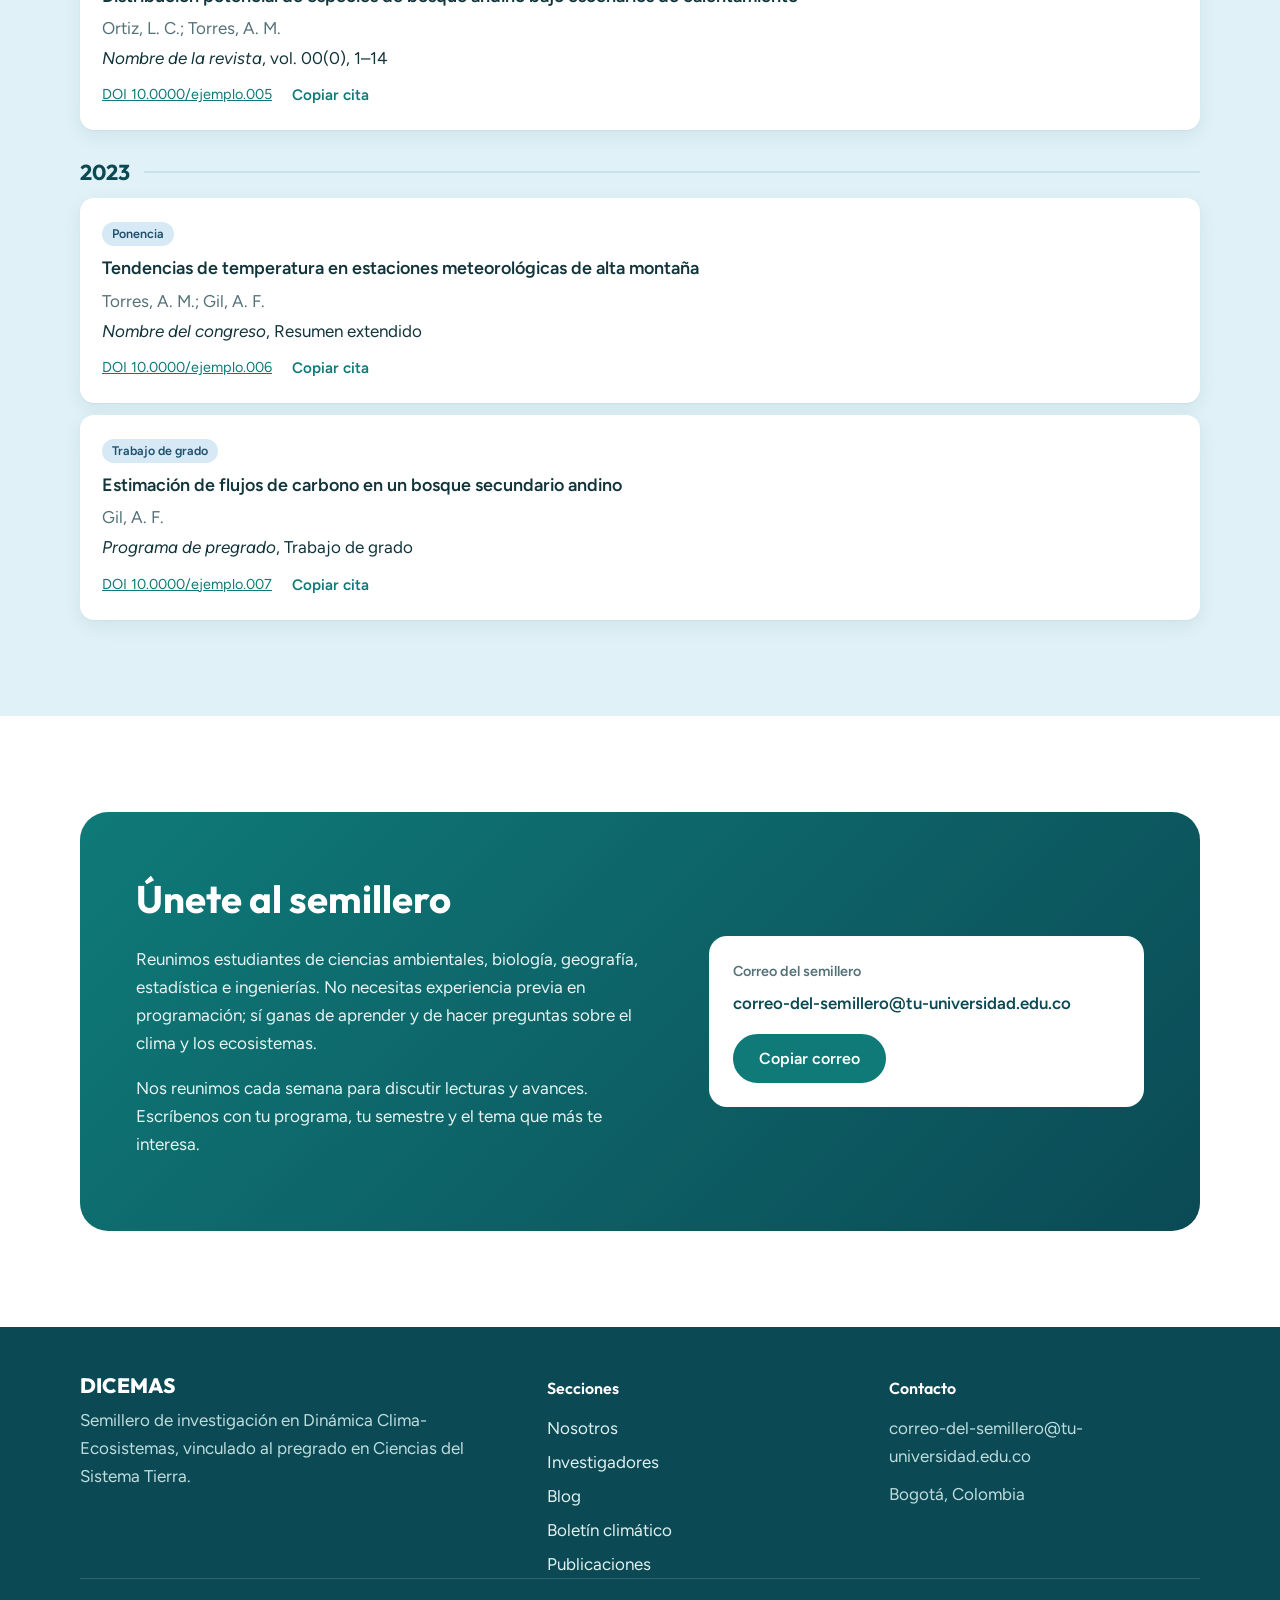
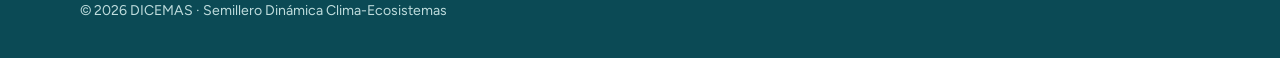
==== commit 3b321484: "Add files via upload" ====
--- a/index.html
+++ b/index.html
@@ -8,253 +8,7 @@
 <link rel="preconnect" href="https://fonts.googleapis.com">
 <link rel="preconnect" href="https://fonts.gstatic.com" crossorigin>
 <link rel="stylesheet" href="https://fonts.googleapis.com/css2?family=Outfit:wght@500;600;700;800&family=Figtree:ital,wght@0,400;0,500;0,600;0,700;1,400&display=swap">
-<style>
-/* Estilo institucional claro: bandas de color pastel que alternan por sección,
-   tarjetas blancas redondeadas y un azul petróleo profundo para cabecera y pie. */
-:root {
-  color-scheme: light;
-  --ink: #12343B;        /* texto principal */
-  --muted: #557178;      /* texto secundario */
-  --deep: #0B4A55;       /* barra superior y pie de página */
-  --primary: #0F7A78;    /* botones y enlaces */
-  --primary-dark: #0A5F5E;
-  --bright: #2BA59A;
-  --bg: #FFFFFF;
-  --mint: #E4F5EF;       /* pastel verde */
-  --aqua: #E0F1F7;       /* pastel azul */
-  --seafoam: #D3EEE6;
-  --sky: #D6E9F5;
-  --sand: #F8F2E4;
-  --lilac: #E9EAF7;
-  --line: #D4E5E3;
-  --card: #FFFFFF;
-  --shadow: 0 1px 2px rgba(11, 74, 85, 0.06), 0 6px 20px rgba(11, 74, 85, 0.07);
-  --radius: 16px;
-  --font-head: "Outfit", "Trebuchet MS", "Segoe UI", sans-serif;
-  --font-body: "Figtree", "Segoe UI", Helvetica, Arial, sans-serif;
-  /* pisos de vegetación del perfil */
-  --z1: #4F9F86; --z2: #7DBE9C; --z3: #AED7B2; --z4: #E4DDA6; --z5: #D3DEE0;
-}
-*, *::before, *::after { box-sizing: border-box; }
-html { scroll-behavior: smooth; }
-@media (prefers-reduced-motion: reduce) {
-  html { scroll-behavior: auto; }
-  * { transition: none !important; animation: none !important; }
-}
-body {
-  margin: 0;
-  background: var(--bg);
-  color: var(--ink);
-  font: 400 17px/1.65 var(--font-body);
-}
-img { max-width: 100%; }
-[hidden] { display: none !important; }
-a { color: var(--primary); }
-:focus-visible { outline: 3px solid var(--bright); outline-offset: 3px; border-radius: 4px; }
-h1, h2, h3 { margin: 0; font-family: var(--font-head); text-wrap: balance; color: var(--ink); }
-section[id] { scroll-margin-top: 80px; }
-.wrap {
-  max-width: 1160px;
-  margin-inline: auto;
-  padding-left: max(20px, env(safe-area-inset-left, 0px));
-  padding-right: max(20px, env(safe-area-inset-right, 0px));
-}
-.sr { position: absolute; width: 1px; height: 1px; overflow: hidden; clip: rect(0 0 0 0); white-space: nowrap; }
-
-/* Barra superior */
-.topbar { background: var(--deep); color: #CFE7E8; font-size: 0.85rem; }
-.topbar .wrap { display: flex; flex-wrap: wrap; justify-content: space-between; gap: 4px 16px; padding-block: 7px; }
-.topbar p { margin: 0; }
-.draft-note { color: #F5E6B8; }
-
-/* Cabecera */
-.site-head { position: sticky; top: env(safe-area-inset-top, 0px); z-index: 20; background: #FFFFFF; box-shadow: 0 1px 0 var(--line), 0 4px 16px rgba(11, 74, 85, 0.05); }
-.site-head .wrap { display: flex; align-items: center; gap: 20px; min-height: 68px; }
-.brand { display: flex; align-items: center; gap: 12px; text-decoration: none; color: var(--ink); flex-shrink: 0; }
-.brand svg { width: 40px; height: 40px; flex-shrink: 0; display: block; }
-.logo-sem { display: flex; align-items: center; }
-.logo-sem img { height: var(--h-sem, 44px); width: auto; max-width: 220px; display: block; }
-.uni-slot { display: flex; align-items: center; flex-shrink: 0; }
-.uni-slot img { height: var(--h-uni, 40px); width: auto; max-width: 200px; display: block; }
-.uni-left { padding-left: 18px; border-left: 1px solid var(--line); }
-.uni-right { padding-left: 16px; border-left: 1px solid var(--line); }
-.foot-logos { display: flex; flex-wrap: wrap; align-items: center; gap: 16px; background: #FFFFFF; border-radius: 14px; padding: 12px 18px; margin-bottom: 16px; width: fit-content; max-width: 100%; }
-.foot-logos img { height: 40px; width: auto; max-width: 180px; display: block; }
-.brand-name { display: block; font: 800 1.3rem/1 var(--font-head); letter-spacing: 0.01em; color: var(--deep); }
-.brand-sub { display: block; font-size: 0.78rem; color: var(--muted); margin-top: 3px; }
-.nav { flex: 1; min-width: 0; display: flex; justify-content: flex-end; align-items: center; gap: 4px; overflow-x: auto; scrollbar-width: none; }
-.nav::-webkit-scrollbar { display: none; }
-.nav a { padding: 8px 12px; color: var(--ink); text-decoration: none; font-weight: 500; font-size: 0.97rem; white-space: nowrap; border-radius: 999px; }
-.nav a:hover { background: var(--mint); color: var(--primary-dark); }
-.nav a.nav-cta { background: var(--primary); color: #FFFFFF; padding-inline: 18px; margin-left: 6px; }
-.nav a.nav-cta:hover { background: var(--primary-dark); color: #FFFFFF; }
-
-/* Botones y píldoras */
-.btn { display: inline-flex; align-items: center; gap: 8px; padding: 13px 24px; border-radius: 999px; font: 600 1rem/1.2 var(--font-body); text-decoration: none; border: 2px solid var(--primary); cursor: pointer; transition: background 0.15s, color 0.15s; }
-.btn-primary { background: var(--primary); color: #FFFFFF; }
-.btn-primary:hover { background: var(--primary-dark); border-color: var(--primary-dark); }
-.btn-ghost { background: #FFFFFF; color: var(--primary); }
-.btn-ghost:hover { background: var(--mint); }
-.pills { display: flex; flex-wrap: wrap; gap: 8px; }
-.pill { font: 600 0.88rem/1 var(--font-body); padding: 10px 16px; border: 1.5px solid var(--line); background: #FFFFFF; color: var(--ink); border-radius: 999px; cursor: pointer; }
-.pill:hover { border-color: var(--bright); }
-.pill[aria-pressed="true"] { background: var(--primary); border-color: var(--primary); color: #FFFFFF; }
-.tag { display: inline-block; font: 600 0.78rem/1 var(--font-body); padding: 6px 10px; border-radius: 999px; background: var(--mint); color: var(--primary-dark); }
-.linkbtn { background: none; border: 0; padding: 6px 0; color: var(--primary); font: 600 0.95rem var(--font-body); cursor: pointer; display: inline-flex; align-items: center; gap: 6px; }
-.linkbtn:hover { text-decoration: underline; text-underline-offset: 3px; }
-
-/* Portada */
-.hero { position: relative; background: linear-gradient(160deg, var(--aqua) 0%, var(--mint) 70%, #F1FAF6 100%); overflow: hidden; }
-.hero .wrap { position: relative; z-index: 1; display: grid; grid-template-columns: minmax(0, 1.25fr) minmax(0, 1fr); gap: clamp(28px, 5vw, 64px); align-items: center; padding-block: clamp(44px, 7vw, 88px) clamp(80px, 9vw, 120px); }
-.hero .wrap > * { min-width: 0; }
-.badge { display: inline-flex; align-items: center; gap: 8px; background: #FFFFFF; color: var(--primary-dark); font-weight: 600; font-size: 0.88rem; padding: 7px 14px; border-radius: 999px; box-shadow: var(--shadow); }
-.badge::before { content: ""; width: 8px; height: 8px; border-radius: 50%; background: var(--bright); }
-.hero h1 { font-weight: 800; font-size: clamp(2.5rem, 6vw, 4.2rem); line-height: 1.04; letter-spacing: -0.015em; margin: 20px 0 0; color: var(--deep); }
-.hero h1 span { color: var(--primary); }
-.lead { font-size: clamp(1.08rem, 1.8vw, 1.25rem); color: #2B4F56; max-width: 52ch; margin: 18px 0 28px; }
-.actions { display: flex; flex-wrap: wrap; gap: 12px; }
-.facts { background: #FFFFFF; border-radius: 20px; box-shadow: var(--shadow); padding: 8px 24px; margin: 0; }
-.facts div { display: grid; grid-template-columns: minmax(0, 0.9fr) minmax(0, 1.1fr); gap: 16px; padding: 14px 0; border-bottom: 1px solid var(--line); }
-.facts div:last-child { border-bottom: 0; }
-.facts dt { color: var(--muted); font-size: 0.92rem; }
-.facts dd { margin: 0; font-weight: 600; font-variant-numeric: tabular-nums; }
-.wave { position: absolute; left: 0; right: 0; bottom: -1px; width: 100%; height: clamp(40px, 6vw, 80px); display: block; }
-
-/* Secciones */
-.section { padding-block: clamp(56px, 8vw, 96px); }
-.band-mint { background: var(--mint); }
-.band-aqua { background: var(--aqua); }
-.sec-head { display: grid; gap: 10px; margin-bottom: 36px; max-width: 720px; }
-.kicker { color: var(--primary); font-weight: 700; font-size: 0.95rem; margin: 0; }
-.sec-head h2 { font-weight: 700; font-size: clamp(1.9rem, 3.8vw, 2.6rem); line-height: 1.12; }
-.sec-head p.intro { margin: 0; color: var(--muted); font-size: 1.08rem; }
-
-/* Nosotros */
-.about { display: grid; grid-template-columns: minmax(0, 1fr) minmax(0, 1.1fr); gap: clamp(28px, 5vw, 64px); align-items: start; }
-.about > * { min-width: 0; }
-.about-text p { max-width: 60ch; margin: 0 0 1em; }
-.tools-title { font: 600 1rem var(--font-head); margin: 28px 0 12px; }
-.tools { list-style: none; display: flex; flex-wrap: wrap; gap: 8px; margin: 0; padding: 0; }
-.tools li { background: var(--aqua); color: #1E5562; border-radius: 999px; padding: 6px 14px; font-size: 0.9rem; font-weight: 500; }
-.lines { list-style: none; margin: 0; padding: 0; display: grid; grid-template-columns: repeat(2, minmax(0, 1fr)); gap: 16px; }
-.lines li { border-radius: var(--radius); padding: 22px; background: var(--c, var(--mint)); }
-.lines svg { width: 36px; height: 36px; margin-bottom: 10px; display: block; }
-.lines h3 { font-weight: 600; font-size: 1.15rem; line-height: 1.25; margin-bottom: 6px; }
-.lines p { margin: 0; color: #36565C; font-size: 0.97rem; }
-
-/* Galería de Nosotros */
-.gallery { display: grid; grid-template-columns: repeat(auto-fit, minmax(min(100%, 260px), 1fr)); gap: 20px; margin-top: 40px; }
-.gallery:empty { display: none; }
-.gallery figure { margin: 0; background: #FFFFFF; border-radius: var(--radius); box-shadow: var(--shadow); overflow: hidden; }
-.gallery .ph { aspect-ratio: 4 / 3; max-width: 100%; background: linear-gradient(160deg, var(--aqua), var(--mint)); display: grid; place-items: center; color: var(--muted); font-size: 0.9rem; text-align: center; padding: 16px; }
-.gallery .ph svg { width: 48px; height: 48px; display: block; margin: 0 auto 8px; }
-.gallery img { width: 100%; height: 100%; object-fit: cover; display: block; }
-.gallery .ph.has-img { padding: 0; }
-.gallery figcaption { padding: 12px 16px; font-size: 0.93rem; color: #36565C; }
-
-/* Perfil altitudinal */
-.explore { background: #FFFFFF; border-radius: 24px; box-shadow: var(--shadow); padding: clamp(20px, 4vw, 40px); display: grid; grid-template-columns: minmax(0, 1.3fr) minmax(0, 1fr); gap: clamp(24px, 4vw, 48px); align-items: start; }
-.explore > * { min-width: 0; }
-.tr-svg { width: 100%; height: auto; display: block; max-width: 100%; }
-.tr-svg .grid { stroke: #E3EEEC; stroke-width: 1; }
-.tr-svg .tick { font: 500 14px var(--font-body); fill: var(--muted); }
-.tr-svg .peak-label { font: 600 15px var(--font-body); fill: var(--deep); }
-.tr-svg .today { stroke: var(--deep); stroke-opacity: 0.45; stroke-width: 1.2; stroke-dasharray: 5 5; }
-.tr-svg .ridge { fill: none; stroke: var(--deep); stroke-width: 2.2; stroke-linejoin: round; }
-.tr-svg .sky { fill: #F3F9FB; }
-.tr-svg .z1 { fill: var(--z1); } .tr-svg .z2 { fill: var(--z2); } .tr-svg .z3 { fill: var(--z3); } .tr-svg .z4 { fill: var(--z4); } .tr-svg .z5 { fill: var(--z5); }
-.tr-label { font: 600 1rem var(--font-head); display: block; }
-.tr-val { display: inline-block; font: 700 2.2rem/1 var(--font-head); font-variant-numeric: tabular-nums; color: #C2611F; margin: 8px 0 12px; }
-#dt { width: 100%; accent-color: var(--primary); margin: 0 0 14px; }
-.tr-read { margin: 18px 0 0; min-height: 3.3em; color: #2B4F56; }
-.tr-legend { list-style: none; margin: 14px 0 0; padding: 0; display: grid; gap: 6px; }
-.tr-legend li { display: grid; grid-template-columns: 16px minmax(0, 1fr) auto; gap: 12px; align-items: center; padding: 8px 12px; background: #F6FAFA; border-radius: 10px; }
-.tr-legend .sw { width: 16px; height: 16px; border-radius: 50%; }
-.tr-legend .rng { font-size: 0.88rem; font-variant-numeric: tabular-nums; color: var(--muted); }
-.tr-legend li.gone .nm { opacity: 0.5; text-decoration: line-through; }
-.tr-cap { grid-column: 1 / -1; font-size: 0.88rem; color: var(--muted); margin: 0; max-width: 80ch; }
-
-/* Investigadores */
-.people { display: grid; grid-template-columns: repeat(auto-fill, minmax(250px, 1fr)); gap: 20px; margin-top: 28px; }
-.person { background: var(--card); border-radius: var(--radius); box-shadow: var(--shadow); padding: 24px; display: flex; flex-direction: column; align-items: flex-start; gap: 4px; }
-.avatar { width: 80px; height: 80px; overflow: hidden; border-radius: 50%; display: grid; place-items: center; font: 700 1.3rem var(--font-head); color: var(--deep); background: var(--c); margin-bottom: 12px; }
-.person h3 { font-weight: 600; font-size: 1.12rem; line-height: 1.3; }
-.person .tag { margin: 6px 0 10px; }
-.person .focus { font-size: 0.95rem; margin: 0 0 10px; color: #36565C; }
-.person .since { font-size: 0.85rem; color: var(--muted); margin: auto 0 0; }
-
-.avatar img { width: 100%; height: 100%; object-fit: cover; display: block; }
-
-/* Blog */
-.posts { list-style: none; margin: 0; padding: 0; display: grid; grid-template-columns: repeat(auto-fill, minmax(min(100%, 420px), 1fr)); gap: 24px; align-items: start; }
-.post { background: var(--card); border: 1px solid var(--line); border-radius: var(--radius); overflow: hidden; display: flex; flex-direction: column; }
-.post-top { height: 10px; background: var(--c); }
-.post-in { padding: 22px 24px 18px; display: flex; flex-direction: column; gap: 10px; min-width: 0; }
-.post-meta { display: flex; flex-wrap: wrap; align-items: center; gap: 8px 12px; font-size: 0.85rem; color: var(--muted); }
-.post .tag { background: var(--c); }
-.post h3 { font-weight: 600; font-size: 1.3rem; line-height: 1.25; }
-.post-ex { margin: 0; color: #36565C; }
-.post-by { font-size: 0.85rem; color: var(--muted); margin: 0; }
-.post-body { border-top: 1px solid var(--line); padding-top: 14px; }
-.post-body p { margin: 0 0 1em; }
-
-/* Publicaciones */
-.pub-tools { display: flex; flex-wrap: wrap; align-items: center; gap: 14px 20px; margin-bottom: 28px; }
-.field { width: min(100%, 340px); padding: 12px 18px; border: 1.5px solid var(--line); border-radius: 999px; background: #FFFFFF; color: var(--ink); font: inherit; }
-.field:focus { border-color: var(--bright); outline: none; box-shadow: 0 0 0 3px rgba(43, 165, 154, 0.2); }
-.pub-count { color: var(--muted); font-size: 0.92rem; margin: 0; }
-.year-group { margin-top: 28px; }
-.year { font: 700 1.35rem var(--font-head); color: var(--deep); margin: 0 0 12px; display: flex; align-items: center; gap: 14px; }
-.year::after { content: ""; flex: 1; height: 2px; background: #C7E2EC; border-radius: 2px; }
-.pub-items { display: grid; gap: 12px; }
-.pub { background: var(--card); border-radius: 14px; padding: 20px 22px; box-shadow: var(--shadow); min-width: 0; }
-.pub .tag { background: var(--sky); color: #1E4F6B; }
-.pub-title { font-weight: 600; font-size: 1.12rem; line-height: 1.35; margin: 10px 0 6px; }
-.pub-authors { color: var(--muted); margin: 0; }
-.pub-venue { margin: 2px 0 0; }
-.pub-foot { display: flex; flex-wrap: wrap; align-items: center; gap: 4px 20px; margin-top: 8px; }
-.pub-doi { font-size: 0.9rem; overflow-wrap: anywhere; }
-.cite-box { font-size: 0.9rem; background: var(--aqua); padding: 10px 14px; border-radius: 10px; margin: 10px 0 0; user-select: all; }
-.empty { color: var(--muted); background: #FFFFFF; border-radius: 14px; padding: 24px; margin: 0; }
-
-/* Únete */
-.join { background: linear-gradient(135deg, var(--primary) 0%, var(--deep) 100%); color: #E6F5F3; border-radius: 28px; padding: clamp(28px, 5vw, 56px); display: grid; grid-template-columns: minmax(0, 1.2fr) minmax(0, 1fr); gap: clamp(24px, 4vw, 56px); align-items: center; }
-.join > * { min-width: 0; }
-.join h2 { color: #FFFFFF; font-weight: 700; font-size: clamp(1.8rem, 3.5vw, 2.4rem); margin-bottom: 14px; }
-.join p { margin: 0 0 1em; max-width: 56ch; }
-.mailbox { background: #FFFFFF; color: var(--ink); border-radius: 18px; padding: 24px; }
-.mailbox .label { font-weight: 600; color: var(--muted); font-size: 0.9rem; margin: 0; }
-.mailbox .addr { font-weight: 600; font-size: 1.05rem; overflow-wrap: anywhere; margin: 6px 0 16px; user-select: all; color: var(--deep); }
-
-/* Pie de página */
-.foot { background: var(--deep); color: #BFDCDD; margin-top: clamp(56px, 8vw, 96px); }
-.foot .wrap { padding-block: 48px 28px; }
-.foot-grid { display: grid; grid-template-columns: minmax(0, 1.4fr) minmax(0, 1fr) minmax(0, 1fr); gap: 32px; }
-.foot-grid > * { min-width: 0; }
-.foot h3 { color: #FFFFFF; font-size: 1rem; font-weight: 600; margin-bottom: 12px; }
-.foot p { margin: 0 0 0.6em; }
-.foot ul { list-style: none; margin: 0; padding: 0; display: grid; gap: 6px; }
-.foot a { color: #DFF1F0; text-decoration: none; }
-.foot a:hover { text-decoration: underline; }
-.foot .brand-name { color: #FFFFFF; margin-bottom: 10px; }
-.foot-bottom { border-top: 1px solid rgba(255, 255, 255, 0.15); margin-top: 36px; padding-top: 20px; font-size: 0.88rem; }
-
-@media (max-width: 860px) {
-  .hero .wrap, .about, .explore, .join { grid-template-columns: minmax(0, 1fr); }
-  .foot-grid { grid-template-columns: minmax(0, 1fr) minmax(0, 1fr); }
-  .foot-grid > :first-child { grid-column: 1 / -1; }
-  .brand-sub { display: none; }
-  .logo-sem img { height: calc(var(--h-sem, 44px) * 0.8); }
-  .uni-slot img { height: calc(var(--h-uni, 40px) * 0.75); }
-}
-@media (max-width: 560px) {
-  .lines { grid-template-columns: minmax(0, 1fr); }
-  .foot-grid { grid-template-columns: minmax(0, 1fr); }
-  .nav a:not(.nav-cta) { display: none; }
-  .uni-right { display: none !important; }
-  .uni-left { padding-left: 12px; }
-}
-</style>
+<link rel="stylesheet" href="estilos.css">
 </head>
 <body>
 
@@ -284,6 +38,7 @@
       <a href="#nosotros">Nosotros</a>
       <a href="#investigadores">Investigadores</a>
       <a href="#blog">Blog</a>
+      <a href="boletin.html">Boletín</a>
       <a href="#publicaciones">Publicaciones</a>
       <a class="nav-cta" href="#unete">Únete</a>
     </nav>
@@ -340,27 +95,66 @@
   <section class="section band-aqua" id="explora">
     <div class="wrap">
       <div class="sec-head">
-        <p class="kicker">Explora</p>
-        <h2>¿Hacia dónde suben los ecosistemas?</h2>
-        <p class="intro">Mueve el control para calentar la montaña y mira cómo cada piso de vegetación se desplaza hacia la cima.</p>
-      </div>
-      <figure class="explore" style="margin:0">
-        <svg id="tr-svg" class="tr-svg" viewBox="0 0 700 436" role="img" aria-label="Perfil altitudinal de una montaña andina con cinco pisos de vegetación. Los límites de cada piso suben cuando aumenta la temperatura."></svg>
-        <div>
-          <label for="dt" class="tr-label">Calentamiento medio</label>
-          <output id="dt-out" for="dt" class="tr-val">+2,0 °C</output>
-          <input id="dt" type="range" min="0" max="4" step="0.1" value="2">
-          <div class="pills" id="tr-presets">
-            <button type="button" class="pill" data-v="0" aria-pressed="false">Hoy</button>
-            <button type="button" class="pill" data-v="1.5" aria-pressed="false">+1,5 °C</button>
-            <button type="button" class="pill" data-v="2" aria-pressed="true">+2 °C</button>
-            <button type="button" class="pill" data-v="3" aria-pressed="false">+3 °C</button>
+        <p class="kicker">Simulador</p>
+        <h2>Agua y carbono en una cuenca andina</h2>
+        <p class="intro">Cambia la temperatura, la lluvia y la cobertura de páramo y bosque. Mira cómo se mueven el agua y los gases de efecto invernadero, y cómo cambia el balance de la cuenca.</p>
+      </div>
+      <div class="sim" id="sim">
+        <figure class="sim-figure">
+          <div class="sim-modes" id="sim-mode" role="group" aria-label="Ciclo que se muestra">
+            <button type="button" class="pill" data-m="agua" aria-pressed="true">Ciclo del agua</button>
+            <button type="button" class="pill" data-m="carbono" aria-pressed="false">Carbono y GEI</button>
           </div>
-          <p class="tr-read" id="tr-read" aria-live="polite"></p>
-          <ol class="tr-legend" id="tr-legend"></ol>
+          <div class="sim-scroll"><svg id="sim-svg" viewBox="0 0 720 460" role="img" aria-label="Diagrama de una cuenca andina con los flujos del ciclo del agua. El grosor de cada flecha es proporcional al flujo."></svg></div>
+          <ul class="sim-legend" aria-label="Leyenda del paisaje">
+            <li><i style="background:#B9C99A"></i>Páramo con frailejones</li>
+            <li><i style="background:#5FAE7E"></i>Bosque andino</li>
+            <li><i style="background:#E3D88E"></i>Potrero</li>
+            <li><i style="background:#8FC2D6"></i>Turbera y quebrada</li>
+          </ul>
+          <p class="sim-note" id="sim-note">El grosor de cada flecha es proporcional al flujo de agua.</p>
+        </figure>
+        <div class="sim-ctl">
+          <div class="sim-slider">
+            <div class="row"><label for="sim-dt">Cambio de temperatura</label><output id="sim-dt-out" for="sim-dt"></output></div>
+            <input id="sim-dt" type="range" min="-1" max="4" step="0.1" value="0">
+          </div>
+          <div class="sim-slider">
+            <div class="row"><label for="sim-dp">Cambio de precipitación</label><output id="sim-dp-out" for="sim-dp"></output></div>
+            <input id="sim-dp" type="range" min="-40" max="40" step="5" value="0">
+          </div>
+          <div class="sim-slider">
+            <div class="row"><label for="sim-cov">Páramo y bosque conservados</label><output id="sim-cov-out" for="sim-cov"></output></div>
+            <input id="sim-cov" type="range" min="20" max="100" step="5" value="100">
+            <span class="hint">El resto de la cuenca pasa a potrero.</span>
+          </div>
+          <div>
+            <p class="sim-presets-title">Escenarios</p>
+            <div class="pills sim-presets" id="sim-presets">
+              <button type="button" class="pill" data-p="hoy">Condiciones actuales</button>
+              <button type="button" class="pill" data-p="nino">El Niño</button>
+              <button type="button" class="pill" data-p="nina">La Niña</button>
+              <button type="button" class="pill" data-p="futuro">2050 cálido</button>
+              <button type="button" class="pill" data-p="potrero">Páramo convertido en potrero</button>
+            </div>
+          </div>
+          <div class="sim-balance">
+            <div class="sim-balance-head">
+              <h3>Balance anual</h3>
+              <span class="sim-pill" id="sim-pill" hidden></span>
+            </div>
+            <div class="sim-unit" id="sim-unit"></div>
+            <div class="sim-table-wrap">
+              <table class="sim-table">
+                <thead><tr><th scope="col">Flujo</th><th scope="col">Actual</th><th scope="col">Escenario</th></tr></thead>
+                <tbody id="sim-tbody"></tbody>
+              </table>
+            </div>
+            <p class="sim-read" id="sim-read" aria-live="polite"></p>
+          </div>
         </div>
-        <figcaption class="tr-cap">Esquema ilustrativo con un gradiente térmico de 6 °C por kilómetro de ascenso. Las líneas punteadas marcan los límites actuales de cada piso; los límites reales cambian con la región, la humedad y el suelo.</figcaption>
-      </figure>
+        <p class="sim-cap">Modelo ilustrativo de una cuenca andina de páramo y bosque, con valores de referencia para enseñar, no mediciones. Agua: balance anual con la ecuación de Budyko (Fu) y aporte de niebla según cobertura y temperatura. Carbono: fotosíntesis limitada por agua y temperatura, respiración del suelo con Q10 = 2,2 y metano según humedad y temperatura. CO₂ equivalente con los potenciales de calentamiento a 100 años del IPCC AR6 (CH₄ = 27, N₂O = 273). Escenarios El Niño y La Niña aproximados: +1 °C y −25 % de lluvia; −0,3 °C y +25 % de lluvia.</p>
+      </div>
     </div>
   </section>
 
@@ -384,6 +178,17 @@
         <p class="intro">Explicaciones cortas sobre los temas que trabajamos, escritas por los integrantes del grupo.</p>
       </div>
       <ol class="posts" id="posts"></ol>
+    </div>
+  </section>
+
+  <section class="section band-mint" id="boletin">
+    <div class="wrap">
+      <div class="sec-head">
+        <p class="kicker">Boletín climático</p>
+        <h2>Así estuvo el clima</h2>
+        <p class="intro">Cada boletín resume las condiciones climáticas del periodo y lo que significan para los ecosistemas que estudiamos.</p>
+      </div>
+      <div id="bol-latest"></div>
     </div>
   </section>
 
@@ -415,8 +220,8 @@
         </div>
         <div class="mailbox">
           <p class="label">Correo del semillero</p>
-          <p class="addr" id="mail-addr">correo-del-semillero@tu-universidad.edu.co</p>
-          <button type="button" class="btn btn-primary" id="mail-copy">Copiar correo</button>
+          <p class="addr" data-correo></p>
+          <button type="button" class="btn btn-primary" data-copiar-correo>Copiar correo</button>
         </div>
       </div>
     </div>
@@ -437,19 +242,28 @@
           <li><a href="#nosotros">Nosotros</a></li>
           <li><a href="#investigadores">Investigadores</a></li>
           <li><a href="#blog">Blog</a></li>
+          <li><a href="boletin.html">Boletín climático</a></li>
           <li><a href="#publicaciones">Publicaciones</a></li>
         </ul>
       </div>
       <div>
         <h3>Contacto</h3>
-        <p>correo-del-semillero@tu-universidad.edu.co</p>
-        <p>Bogotá, Colombia</p>
+        <p data-correo></p>
+        <p data-ciudad></p>
+        <p class="social">
+          <span data-red="linkedin" hidden><a href="#" target="_blank" rel="noopener">LinkedIn</a></span>
+          <span data-red="instagram" hidden><a href="#" target="_blank" rel="noopener">Instagram</a></span>
+        </p>
       </div>
     </div>
     <p class="foot-bottom">© 2026 DICEMAS · Semillero Dinámica Clima-Ecosistemas</p>
   </div>
 </footer>
 
+<script src="configuracion.js"></script>
+<script src="boletines.js"></script>
+<script src="sitio.js"></script>
+<script src="simulador.js"></script>
 <script>
 (function () {
   /* ==========================================================
@@ -461,35 +275,18 @@
      y cambia el texto entre comillas. Cada bloque termina en
      coma, excepto el último de la lista.
      Para borrar algo, elimina su bloque completo { ... }.
-     El correo de contacto está más arriba, en el HTML:
-     busca "correo-del-semillero" (aparece dos veces).
      FOTOS: sube las imágenes a una carpeta llamada "fotos" en
      GitHub y escribe aquí su ruta, por ejemplo "fotos/ana.jpg".
      - Investigadores: campo foto: "" de cada persona. Si está
        vacío o la foto no carga, se muestran las iniciales.
      - Nosotros: lista FOTOS_GRUPO, más abajo.
      Usa nombres sin espacios, tildes ni ñ, y respeta mayúsculas.
+     Otros archivos que puedes editar:
+       configuracion.js = logos, correo, ciudad y redes sociales
+       boletines.js     = boletines climáticos
      Los datos de la portada (Tipo, Programa, Reuniones) también
      están en el HTML: busca "Datos del semillero".
      ========================================================== */
-  /* ====== LOGOS ======
-     Sube los archivos a la carpeta "fotos" (PNG con fondo
-     transparente o SVG se ven mejor) y escribe aquí su ruta. */
-  var LOGOS = {
-    semillero: "",              /* ej. "fotos/logo-dicemas.png". Vacío = ícono de montaña */
-    mostrarNombre: true,        /* false oculta el texto "DICEMAS" junto al logo
-                                   (útil si el logo ya trae el nombre) */
-    alturaSemillero: 44,        /* alto del logo del semillero, en píxeles */
-
-    universidad: "",            /* ej. "fotos/logo-universidad.png". Vacío = no aparece */
-    posicionUniversidad: "derecha",
-                                /* "izquierda" = junto al logo del semillero
-                                   "derecha"   = al final de la cabecera, después del menú
-                                   "solo-pie"  = solo en el pie de página */
-    alturaUniversidad: 40,      /* alto del logo de la universidad, en píxeles */
-    enlaceUniversidad: ""       /* opcional: página web al hacer clic en el logo */
-  };
-
   var PEOPLE = [
     { n: "Ana María Torres Beltrán", r: "Docente líder", g: "Docentes", f: "Variabilidad climática y recursos hídricos en cuencas andinas", s: 2019, foto: "fotos/ana-maria-torres.jpg" },
     { n: "Camilo Restrepo Naranjo", r: "Docente investigador", g: "Docentes", f: "Percepción remota y fenología de la vegetación", s: 2020, foto: "" },
@@ -537,11 +334,11 @@
     },
     {
       date: "2026-09-12", tag: "Ecosistemas", min: 4, by: "Daniela Pérez",
-      title: "¿Hacia dónde suben los ecosistemas? Cómo leer el perfil de la portada",
-      ex: "Por qué la cima es el lugar con menos opciones cuando el clima se calienta.",
+      title: "Agua y carbono: cómo leer el simulador de la portada",
+      ex: "Qué pasa con el agua y los gases de una cuenca de páramo cuando cambian el clima y la cobertura.",
       body: [
-        "La temperatura baja cerca de 6 °C por cada kilómetro que subimos. Si el aire se calienta 2 °C, las condiciones propias de una altitud pasan a encontrarse unos 330 m más arriba. Si las especies siguen ese cambio, cada piso de vegetación se desplaza hacia la cima.",
-        "El problema aparece arriba. Un piso que ya está en la cumbre no tiene hacia dónde subir, y su área se reduce hasta desaparecer. Es una simplificación: la humedad, el suelo y la velocidad de dispersión de las especies también cuentan. La figura es un esquema para pensar, no una predicción para una montaña concreta."
+        "El modo Ciclo del agua sigue cada milímetro que entra a la cuenca: la lluvia y la niebla que atrapan los frailejones. Una parte vuelve a la atmósfera por evaporación y transpiración; el resto sale por la quebrada, rápido por escorrentía o lento como flujo base. Cuando el páramo se convierte en potrero, el suelo regula menos y el caudal se vuelve más irregular.",
+        "El modo Carbono y GEI compara lo que las plantas capturan por fotosíntesis con lo que devuelven las plantas y el suelo al respirar. Suma el metano de las turberas y el óxido nitroso de los potreros. Con más calor y menos lluvia, la respiración del suelo crece más rápido que la fotosíntesis y la cuenca puede pasar de sumidero a fuente."
       ]
     },
     {
@@ -568,165 +365,15 @@
 
 
   /* ====== Utilidades ====== */
-  var esc = function (s) {
-    return String(s).replace(/[&<>"']/g, function (c) {
-      return { "&": "&amp;", "<": "&lt;", ">": "&gt;", '"': "&quot;", "'": "&#39;" }[c];
-    });
-  };
-  var norm = function (s) { return String(s).normalize("NFD").replace(/[̀-ͯ]/g, "").toLowerCase(); };
+  var esc = SITIO.esc, copyText = SITIO.copyText;
+  var norm = function (s) { return String(s).normalize("NFD").replace(/[\u0300-\u036f]/g, "").toLowerCase(); };
   var $ = function (id) { return document.getElementById(id); };
-  var nf1 = new Intl.NumberFormat("es-CO", { minimumFractionDigits: 1, maximumFractionDigits: 1 });
-  var nf0 = new Intl.NumberFormat("es-CO", { maximumFractionDigits: 0, useGrouping: false });
-  var r10 = function (x) { return Math.round(x / 10) * 10; };
   var PASTELS = ["#DDF1E8", "#DCEBF6", "#E6E7F6", "#F6EEDB", "#D3EEE6", "#E3F0F3"];
-
-  function copyText(text, btn, label, onFail) {
-    var done = function (ok) {
-      btn.textContent = ok ? "Copiado" : "No se pudo copiar";
-      if (!ok && onFail) onFail();
-      setTimeout(function () { btn.textContent = label; }, 1800);
-    };
-    var fallback = function () {
-      try {
-        var ta = document.createElement("textarea");
-        ta.value = text;
-        ta.setAttribute("readonly", "");
-        ta.style.cssText = "position:fixed;opacity:0;top:0;left:0";
-        document.body.appendChild(ta);
-        ta.select();
-        var ok = document.execCommand("copy");
-        ta.remove();
-        done(ok);
-      } catch (e) { done(false); }
-    };
-    try {
-      navigator.clipboard.writeText(text).then(function () { done(true); }, fallback);
-    } catch (e) { fallback(); }
-  }
-
-  /* ====== Logos ====== */
-  (function () {
-    var root = document.documentElement.style;
-    root.setProperty("--h-sem", (parseInt(LOGOS.alturaSemillero, 10) || 44) + "px");
-    root.setProperty("--h-uni", (parseInt(LOGOS.alturaUniversidad, 10) || 40) + "px");
-    var foot = $("foot-logos"), footHtml = "";
-    if (LOGOS.semillero) {
-      $("logo-sem").innerHTML = '<img src="' + esc(LOGOS.semillero) + '" alt="Logo de DICEMAS">';
-      footHtml += '<img src="' + esc(LOGOS.semillero) + '" alt="Logo de DICEMAS">';
-    }
-    if (LOGOS.mostrarNombre === false) $("brand-text").hidden = true;
-    if (LOGOS.universidad) {
-      var img = '<img src="' + esc(LOGOS.universidad) + '" alt="Logo de la universidad">';
-      var uni = LOGOS.enlaceUniversidad ? '<a href="' + esc(LOGOS.enlaceUniversidad) + '" target="_blank" rel="noopener">' + img + "</a>" : img;
-      var pos = LOGOS.posicionUniversidad;
-      if (pos === "izquierda") { $("uni-left").innerHTML = uni; $("uni-left").hidden = false; }
-      else if (pos !== "solo-pie") { $("uni-right").innerHTML = uni; $("uni-right").hidden = false; }
-      footHtml += uni;
-    }
-    if (footHtml) { foot.innerHTML = footHtml; foot.hidden = false; }
-  })();
 
   /* ====== Datos de la portada ====== */
   $("f-people").textContent = PEOPLE.length + " personas";
   $("f-pubs").textContent = PUBS.length + " registros";
   $("people-meta").textContent = "Docentes, estudiantes y egresados que hacen parte del semillero. Somos " + PEOPLE.length + " integrantes.";
-
-  /* ====== Perfil altitudinal ====== */
-  var NS = "http://www.w3.org/2000/svg";
-  var svg = $("tr-svg");
-  var mk = function (tag, attrs, parent) {
-    var e = document.createElementNS(NS, tag);
-    for (var k in attrs) e.setAttribute(k, attrs[k]);
-    if (parent) parent.appendChild(e);
-    return e;
-  };
-  var Y = function (e) { return 420 - e / 12; };
-  var TOP = 4800, PEAK = 4600, GRAD = 6;
-  var ZONES = [
-    { n: "Selva basal", lo: 0 },
-    { n: "Bosque subandino", lo: 1000 },
-    { n: "Bosque andino", lo: 2300 },
-    { n: "Páramo", lo: 3300 },
-    { n: "Superpáramo", lo: 4200 }
-  ];
-  var prof = [[70, 0], [112, 380], [158, 900], [214, 1450], [262, 2050], [316, 2700], [362, 3350], [408, 4000], [450, PEAK], [488, 4150], [532, 3450], [572, 2750], [612, 1950], [646, 1000], [670, 0]];
-  var outline = "M" + prof.map(function (p) { return p[0] + "," + Y(p[1]); }).join(" L") + " Z";
-
-  var defs = mk("defs", {}, svg);
-  var cp = mk("clipPath", { id: "mtn-clip" }, defs);
-  mk("path", { d: outline }, cp);
-  mk("rect", { x: 58, y: 0, width: 632, height: 420, rx: 10, "class": "sky" }, svg);
-  var gridG = mk("g", {}, svg);
-  [0, 1000, 2000, 3000, 4000].forEach(function (e) {
-    mk("line", { x1: 58, x2: 690, y1: Y(e), y2: Y(e), "class": "grid" }, gridG);
-    var t = mk("text", { x: 50, y: Y(e) + 5, "text-anchor": "end", "class": "tick" }, gridG);
-    t.textContent = String(e);
-  });
-  var unit = mk("text", { x: 50, y: 14, "text-anchor": "end", "class": "tick" }, gridG);
-  unit.textContent = "m";
-  var zg = mk("g", { "clip-path": "url(#mtn-clip)" }, svg);
-  var rects = ZONES.map(function (z, i) { return mk("rect", { x: 58, width: 632, "class": "z" + (i + 1) }, zg); });
-  var tg = mk("g", { "clip-path": "url(#mtn-clip)" }, svg);
-  ZONES.slice(1).forEach(function (z) {
-    mk("line", { x1: 58, x2: 690, y1: Y(z.lo), y2: Y(z.lo), "class": "today" }, tg);
-  });
-  mk("path", { d: outline, "class": "ridge" }, svg);
-  var pk = mk("text", { x: 450, y: 30, "text-anchor": "middle", "class": "peak-label" }, svg);
-  pk.textContent = "Cima " + nf0.format(PEAK) + " m";
-
-  var legend = $("tr-legend");
-  legend.innerHTML = ZONES.map(function (z, i) {
-    return '<li><span class="sw" style="background:var(--z' + (i + 1) + ')"></span><span class="nm">' + esc(z.n) + '</span><span class="rng"></span></li>';
-  }).join("");
-  var legItems = Array.prototype.slice.call(legend.children);
-  var slider = $("dt"), out = $("dt-out"), read = $("tr-read"), presets = $("tr-presets");
-  var cur = parseFloat(slider.value), raf = 0;
-
-  function render(dt) {
-    var shift = dt / GRAD * 1000;
-    ZONES.forEach(function (z, i) {
-      var lo = i === 0 ? 0 : z.lo + shift;
-      var hi = i === ZONES.length - 1 ? TOP : ZONES[i + 1].lo + shift;
-      var loC = Math.min(lo, TOP), hiC = Math.min(hi, TOP);
-      rects[i].setAttribute("y", Y(hiC));
-      rects[i].setAttribute("height", Math.max(0, Y(loC) - Y(hiC)));
-      var gone = lo >= PEAK;
-      legItems[i].classList.toggle("gone", gone);
-      legItems[i].querySelector(".rng").textContent = gone ? "sin área" : nf0.format(r10(lo)) + "–" + nf0.format(r10(Math.min(hi, PEAK))) + " m";
-    });
-    out.textContent = dt < 0.05 ? "Hoy" : "+" + nf1.format(dt) + " °C";
-    var left = PEAK - (ZONES[4].lo + shift);
-    if (dt < 0.05) {
-      read.textContent = "Así se distribuyen hoy los pisos en un perfil de ejemplo, de 0 a " + nf0.format(PEAK) + " m. El superpáramo ocupa los últimos " + nf0.format(Math.round(left)) + " m.";
-    } else {
-      read.textContent = "Con +" + nf1.format(dt) + " °C, cada límite sube cerca de " + nf0.format(r10(shift)) + " m. " +
-        (left <= 0 ? "El superpáramo desaparece: no hay terreno más alto." : "El superpáramo se reduce a " + nf0.format(r10(left)) + " m de desnivel.");
-    }
-    Array.prototype.forEach.call(presets.children, function (b) {
-      b.setAttribute("aria-pressed", Math.abs(parseFloat(b.getAttribute("data-v")) - dt) < 0.05 ? "true" : "false");
-    });
-  }
-  function setTo(v) {
-    cancelAnimationFrame(raf);
-    var reduce = window.matchMedia && matchMedia("(prefers-reduced-motion: reduce)").matches;
-    if (reduce) { cur = v; slider.value = v; render(v); return; }
-    var from = cur, t0 = performance.now(), D = 380;
-    var step = function (t) {
-      var p = Math.min(1, (t - t0) / D), e = 1 - Math.pow(1 - p, 3);
-      cur = from + (v - from) * e;
-      slider.value = cur;
-      render(cur);
-      if (p < 1) raf = requestAnimationFrame(step);
-      else { cur = v; slider.value = v; render(v); }
-    };
-    raf = requestAnimationFrame(step);
-  }
-  slider.addEventListener("input", function () { cancelAnimationFrame(raf); cur = parseFloat(slider.value); render(cur); });
-  presets.addEventListener("click", function (e) {
-    var b = e.target.closest("button[data-v]");
-    if (b) setTo(parseFloat(b.getAttribute("data-v")));
-  });
-  render(cur);
 
   /* ====== Líneas de investigación ====== */
   var ICONS = [
@@ -742,14 +389,6 @@
 
   /* ====== Fotos ====== */
   var MOUNT = '<svg viewBox="0 0 48 48" aria-hidden="true"><path d="M4 38l13-18 8 10 6-8 13 16Z" fill="#AED7B2"/><circle cx="35" cy="13" r="5" fill="#F6E3A8"/></svg>';
-  /* Si una imagen no carga, quita la <img> y deja el respaldo visible */
-  document.addEventListener("error", function (e) {
-    var img = e.target;
-    if (!img || img.tagName !== "IMG" || !img.hasAttribute("data-fb")) return;
-    var box = img.parentElement;
-    box.classList.remove("has-img");
-    box.innerHTML = img.getAttribute("data-fb");
-  }, true);
   $("gallery").innerHTML = FOTOS_GRUPO.map(function (f) {
     var fb = MOUNT + "Foto pendiente: " + esc(f.src);
     return '<figure><div class="ph has-img"><img src="' + esc(f.src) + '" alt="' + esc(f.pie) + '" loading="lazy" data-fb="' + esc(fb) + '"></div>' +
@@ -804,6 +443,22 @@
     b.setAttribute("aria-expanded", String(open));
     b.textContent = open ? "Cerrar entrada ↑" : "Leer entrada →";
   });
+
+  /* ====== Boletín climático (vista previa) ====== */
+  (function () {
+    if (typeof BOLETINES === "undefined" || !BOLETINES.length) { $("boletin").hidden = true; return; }
+    var b = BOLETINES.slice().sort(function (a, c) { return String(c.fecha).localeCompare(String(a.fecha)); })[0];
+    var colors = ["#DCEBF6", "#DDF1E8", "#F6EEDB", "#E6E7F6", "#D3EEE6", "#E3F0F3"];
+    var ind = (b.indicadores || []).slice(0, 4).map(function (x, i) {
+      return '<div style="--c:' + colors[i % colors.length] + '"><dt>' + esc(x.n) + '</dt><dd><span class="v">' + esc(x.v) + "</span>" + (x.nota ? '<span class="nota">' + esc(x.nota) + "</span>" : "") + "</dd></div>";
+    }).join("");
+    $("bol-latest").innerHTML = '<article class="bol-card"><div>' +
+      '<p class="bol-meta"><span class="tag bol-new">Más reciente</span><span>Boletín N.º ' + esc(b.numero) + " · " + esc(b.periodo) + "</span></p>" +
+      "<h3>" + esc(b.titulo) + '</h3><p class="bol-sum">' + esc(b.resumen) + "</p>" +
+      '<div class="bol-actions"><a class="btn btn-primary" href="boletin.html#b' + esc(b.numero) + '">Leer el boletín</a>' +
+      '<a class="btn btn-ghost" href="boletin.html">Ver todos los boletines</a></div></div>' +
+      (ind ? '<dl class="bol-ind" aria-label="Indicadores del periodo">' + ind + "</dl>" : "<div></div>") + "</article>";
+  })();
 
   /* ====== Publicaciones ====== */
   var cite = function (p) {
@@ -861,10 +516,6 @@
   });
   renderPubs();
 
-  /* ====== Correo ====== */
-  $("mail-copy").addEventListener("click", function (e) {
-    copyText($("mail-addr").textContent, e.currentTarget, "Copiar correo");
-  });
 })();
 </script>
 </body>
--- a/estilos.css
+++ b/estilos.css
@@ -0,0 +1,354 @@
+/* ==========================================================
+   ESTILOS DEL SITIO DICEMAS (compartidos por todas las páginas)
+   Los colores principales están en :root, al comienzo.
+   ========================================================== */
+/* Estilo institucional claro: bandas de color pastel que alternan por sección,
+   tarjetas blancas redondeadas y un azul petróleo profundo para cabecera y pie. */
+:root {
+  color-scheme: light;
+  --ink: #12343B;        /* texto principal */
+  --muted: #557178;      /* texto secundario */
+  --deep: #0B4A55;       /* barra superior y pie de página */
+  --primary: #0F7A78;    /* botones y enlaces */
+  --primary-dark: #0A5F5E;
+  --bright: #2BA59A;
+  --bg: #FFFFFF;
+  --mint: #E4F5EF;       /* pastel verde */
+  --aqua: #E0F1F7;       /* pastel azul */
+  --seafoam: #D3EEE6;
+  --sky: #D6E9F5;
+  --sand: #F8F2E4;
+  --lilac: #E9EAF7;
+  --line: #D4E5E3;
+  --card: #FFFFFF;
+  --shadow: 0 1px 2px rgba(11, 74, 85, 0.06), 0 6px 20px rgba(11, 74, 85, 0.07);
+  --radius: 16px;
+  --font-head: "Outfit", "Trebuchet MS", "Segoe UI", sans-serif;
+  --font-body: "Figtree", "Segoe UI", Helvetica, Arial, sans-serif;
+}
+*, *::before, *::after { box-sizing: border-box; }
+html { scroll-behavior: smooth; }
+@media (prefers-reduced-motion: reduce) {
+  html { scroll-behavior: auto; }
+  * { transition: none !important; animation: none !important; }
+}
+body {
+  margin: 0;
+  background: var(--bg);
+  color: var(--ink);
+  font: 400 17px/1.65 var(--font-body);
+}
+img { max-width: 100%; }
+[hidden] { display: none !important; }
+a { color: var(--primary); }
+:focus-visible { outline: 3px solid var(--bright); outline-offset: 3px; border-radius: 4px; }
+h1, h2, h3 { margin: 0; font-family: var(--font-head); text-wrap: balance; color: var(--ink); }
+section[id] { scroll-margin-top: 80px; }
+.wrap {
+  max-width: 1160px;
+  margin-inline: auto;
+  padding-left: max(20px, env(safe-area-inset-left, 0px));
+  padding-right: max(20px, env(safe-area-inset-right, 0px));
+}
+.sr { position: absolute; width: 1px; height: 1px; overflow: hidden; clip: rect(0 0 0 0); white-space: nowrap; }
+
+/* Barra superior */
+.topbar { background: var(--deep); color: #CFE7E8; font-size: 0.85rem; }
+.topbar .wrap { display: flex; flex-wrap: wrap; justify-content: space-between; gap: 4px 16px; padding-block: 7px; }
+.topbar p { margin: 0; }
+.draft-note { color: #F5E6B8; }
+
+/* Cabecera */
+.site-head { position: sticky; top: env(safe-area-inset-top, 0px); z-index: 20; background: #FFFFFF; box-shadow: 0 1px 0 var(--line), 0 4px 16px rgba(11, 74, 85, 0.05); }
+.site-head .wrap { display: flex; align-items: center; gap: 20px; min-height: 68px; }
+.brand { display: flex; align-items: center; gap: 12px; text-decoration: none; color: var(--ink); flex-shrink: 0; }
+.brand svg { width: 40px; height: 40px; flex-shrink: 0; display: block; }
+.logo-sem { display: flex; align-items: center; }
+.logo-sem img { height: var(--h-sem, 44px); width: auto; max-width: 220px; display: block; }
+.uni-slot { display: flex; align-items: center; flex-shrink: 0; }
+.uni-slot img { height: var(--h-uni, 40px); width: auto; max-width: 200px; display: block; }
+.uni-left { padding-left: 18px; border-left: 1px solid var(--line); }
+.uni-right { padding-left: 16px; border-left: 1px solid var(--line); }
+.foot-logos { display: flex; flex-wrap: wrap; align-items: center; gap: 16px; background: #FFFFFF; border-radius: 14px; padding: 12px 18px; margin-bottom: 16px; width: fit-content; max-width: 100%; }
+.foot-logos img { height: 40px; width: auto; max-width: 180px; display: block; }
+.brand-name { display: block; font: 800 1.3rem/1 var(--font-head); letter-spacing: 0.01em; color: var(--deep); }
+.brand-sub { display: block; font-size: 0.78rem; color: var(--muted); margin-top: 3px; }
+.nav { flex: 1; min-width: 0; display: flex; justify-content: flex-end; align-items: center; gap: 4px; overflow-x: auto; scrollbar-width: none; }
+.nav::-webkit-scrollbar { display: none; }
+.nav a { padding: 8px 12px; color: var(--ink); text-decoration: none; font-weight: 500; font-size: 0.97rem; white-space: nowrap; border-radius: 999px; }
+.nav a:hover { background: var(--mint); color: var(--primary-dark); }
+.nav a.nav-cta { background: var(--primary); color: #FFFFFF; padding-inline: 18px; margin-left: 6px; }
+.nav a.nav-cta:hover { background: var(--primary-dark); color: #FFFFFF; }
+
+/* Botones y píldoras */
+.btn { display: inline-flex; align-items: center; gap: 8px; padding: 13px 24px; border-radius: 999px; font: 600 1rem/1.2 var(--font-body); text-decoration: none; border: 2px solid var(--primary); cursor: pointer; transition: background 0.15s, color 0.15s; }
+.btn-primary { background: var(--primary); color: #FFFFFF; }
+.btn-primary:hover { background: var(--primary-dark); border-color: var(--primary-dark); }
+.btn-ghost { background: #FFFFFF; color: var(--primary); }
+.btn-ghost:hover { background: var(--mint); }
+.pills { display: flex; flex-wrap: wrap; gap: 8px; }
+.pill { font: 600 0.88rem/1 var(--font-body); padding: 10px 16px; border: 1.5px solid var(--line); background: #FFFFFF; color: var(--ink); border-radius: 999px; cursor: pointer; }
+.pill:hover { border-color: var(--bright); }
+.pill[aria-pressed="true"] { background: var(--primary); border-color: var(--primary); color: #FFFFFF; }
+.tag { display: inline-block; font: 600 0.78rem/1 var(--font-body); padding: 6px 10px; border-radius: 999px; background: var(--mint); color: var(--primary-dark); }
+.linkbtn { background: none; border: 0; padding: 6px 0; color: var(--primary); font: 600 0.95rem var(--font-body); cursor: pointer; display: inline-flex; align-items: center; gap: 6px; }
+.linkbtn:hover { text-decoration: underline; text-underline-offset: 3px; }
+
+/* Portada */
+.hero { position: relative; background: linear-gradient(160deg, var(--aqua) 0%, var(--mint) 70%, #F1FAF6 100%); overflow: hidden; }
+.hero .wrap { position: relative; z-index: 1; display: grid; grid-template-columns: minmax(0, 1.25fr) minmax(0, 1fr); gap: clamp(28px, 5vw, 64px); align-items: center; padding-block: clamp(44px, 7vw, 88px) clamp(80px, 9vw, 120px); }
+.hero .wrap > * { min-width: 0; }
+.badge { display: inline-flex; align-items: center; gap: 8px; background: #FFFFFF; color: var(--primary-dark); font-weight: 600; font-size: 0.88rem; padding: 7px 14px; border-radius: 999px; box-shadow: var(--shadow); }
+.badge::before { content: ""; width: 8px; height: 8px; border-radius: 50%; background: var(--bright); }
+.hero h1 { font-weight: 800; font-size: clamp(2.5rem, 6vw, 4.2rem); line-height: 1.04; letter-spacing: -0.015em; margin: 20px 0 0; color: var(--deep); }
+.hero h1 span { color: var(--primary); }
+.lead { font-size: clamp(1.08rem, 1.8vw, 1.25rem); color: #2B4F56; max-width: 52ch; margin: 18px 0 28px; }
+.actions { display: flex; flex-wrap: wrap; gap: 12px; }
+.facts { background: #FFFFFF; border-radius: 20px; box-shadow: var(--shadow); padding: 8px 24px; margin: 0; }
+.facts div { display: grid; grid-template-columns: minmax(0, 0.9fr) minmax(0, 1.1fr); gap: 16px; padding: 14px 0; border-bottom: 1px solid var(--line); }
+.facts div:last-child { border-bottom: 0; }
+.facts dt { color: var(--muted); font-size: 0.92rem; }
+.facts dd { margin: 0; font-weight: 600; font-variant-numeric: tabular-nums; }
+.wave { position: absolute; left: 0; right: 0; bottom: -1px; width: 100%; height: clamp(40px, 6vw, 80px); display: block; }
+
+/* Secciones */
+.section { padding-block: clamp(56px, 8vw, 96px); }
+.band-mint { background: var(--mint); }
+.band-aqua { background: var(--aqua); }
+.sec-head { display: grid; gap: 10px; margin-bottom: 36px; max-width: 720px; }
+.kicker { color: var(--primary); font-weight: 700; font-size: 0.95rem; margin: 0; }
+.sec-head h2 { font-weight: 700; font-size: clamp(1.9rem, 3.8vw, 2.6rem); line-height: 1.12; }
+.sec-head p.intro { margin: 0; color: var(--muted); font-size: 1.08rem; }
+
+/* Nosotros */
+.about { display: grid; grid-template-columns: minmax(0, 1fr) minmax(0, 1.1fr); gap: clamp(28px, 5vw, 64px); align-items: start; }
+.about > * { min-width: 0; }
+.about-text p { max-width: 60ch; margin: 0 0 1em; }
+.tools-title { font: 600 1rem var(--font-head); margin: 28px 0 12px; }
+.tools { list-style: none; display: flex; flex-wrap: wrap; gap: 8px; margin: 0; padding: 0; }
+.tools li { background: var(--aqua); color: #1E5562; border-radius: 999px; padding: 6px 14px; font-size: 0.9rem; font-weight: 500; }
+.lines { list-style: none; margin: 0; padding: 0; display: grid; grid-template-columns: repeat(2, minmax(0, 1fr)); gap: 16px; }
+.lines li { border-radius: var(--radius); padding: 22px; background: var(--c, var(--mint)); }
+.lines svg { width: 36px; height: 36px; margin-bottom: 10px; display: block; }
+.lines h3 { font-weight: 600; font-size: 1.15rem; line-height: 1.25; margin-bottom: 6px; }
+.lines p { margin: 0; color: #36565C; font-size: 0.97rem; }
+
+/* Galería de Nosotros */
+.gallery { display: grid; grid-template-columns: repeat(auto-fit, minmax(min(100%, 260px), 1fr)); gap: 20px; margin-top: 40px; }
+.gallery:empty { display: none; }
+.gallery figure { margin: 0; background: #FFFFFF; border-radius: var(--radius); box-shadow: var(--shadow); overflow: hidden; }
+.gallery .ph { aspect-ratio: 4 / 3; max-width: 100%; background: linear-gradient(160deg, var(--aqua), var(--mint)); display: grid; place-items: center; color: var(--muted); font-size: 0.9rem; text-align: center; padding: 16px; }
+.gallery .ph svg { width: 48px; height: 48px; display: block; margin: 0 auto 8px; }
+.gallery img { width: 100%; height: 100%; object-fit: cover; display: block; }
+.gallery .ph.has-img { padding: 0; }
+.gallery figcaption { padding: 12px 16px; font-size: 0.93rem; color: #36565C; }
+
+/* Investigadores */
+.people { display: grid; grid-template-columns: repeat(auto-fill, minmax(250px, 1fr)); gap: 20px; margin-top: 28px; }
+.person { background: var(--card); border-radius: var(--radius); box-shadow: var(--shadow); padding: 24px; display: flex; flex-direction: column; align-items: flex-start; gap: 4px; }
+.avatar { width: 80px; height: 80px; overflow: hidden; border-radius: 50%; display: grid; place-items: center; font: 700 1.3rem var(--font-head); color: var(--deep); background: var(--c); margin-bottom: 12px; }
+.person h3 { font-weight: 600; font-size: 1.12rem; line-height: 1.3; }
+.person .tag { margin: 6px 0 10px; }
+.person .focus { font-size: 0.95rem; margin: 0 0 10px; color: #36565C; }
+.person .since { font-size: 0.85rem; color: var(--muted); margin: auto 0 0; }
+
+.avatar img { width: 100%; height: 100%; object-fit: cover; display: block; }
+
+/* Blog */
+.posts { list-style: none; margin: 0; padding: 0; display: grid; grid-template-columns: repeat(auto-fill, minmax(min(100%, 420px), 1fr)); gap: 24px; align-items: start; }
+.post { background: var(--card); border: 1px solid var(--line); border-radius: var(--radius); overflow: hidden; display: flex; flex-direction: column; }
+.post-top { height: 10px; background: var(--c); }
+.post-in { padding: 22px 24px 18px; display: flex; flex-direction: column; gap: 10px; min-width: 0; }
+.post-meta { display: flex; flex-wrap: wrap; align-items: center; gap: 8px 12px; font-size: 0.85rem; color: var(--muted); }
+.post .tag { background: var(--c); }
+.post h3 { font-weight: 600; font-size: 1.3rem; line-height: 1.25; }
+.post-ex { margin: 0; color: #36565C; }
+.post-by { font-size: 0.85rem; color: var(--muted); margin: 0; }
+.post-body { border-top: 1px solid var(--line); padding-top: 14px; }
+.post-body p { margin: 0 0 1em; }
+
+/* Publicaciones */
+.pub-tools { display: flex; flex-wrap: wrap; align-items: center; gap: 14px 20px; margin-bottom: 28px; }
+.field { width: min(100%, 340px); padding: 12px 18px; border: 1.5px solid var(--line); border-radius: 999px; background: #FFFFFF; color: var(--ink); font: inherit; }
+.field:focus { border-color: var(--bright); outline: none; box-shadow: 0 0 0 3px rgba(43, 165, 154, 0.2); }
+.pub-count { color: var(--muted); font-size: 0.92rem; margin: 0; }
+.year-group { margin-top: 28px; }
+.year { font: 700 1.35rem var(--font-head); color: var(--deep); margin: 0 0 12px; display: flex; align-items: center; gap: 14px; }
+.year::after { content: ""; flex: 1; height: 2px; background: #C7E2EC; border-radius: 2px; }
+.pub-items { display: grid; gap: 12px; }
+.pub { background: var(--card); border-radius: 14px; padding: 20px 22px; box-shadow: var(--shadow); min-width: 0; }
+.pub .tag { background: var(--sky); color: #1E4F6B; }
+.pub-title { font-weight: 600; font-size: 1.12rem; line-height: 1.35; margin: 10px 0 6px; }
+.pub-authors { color: var(--muted); margin: 0; }
+.pub-venue { margin: 2px 0 0; }
+.pub-foot { display: flex; flex-wrap: wrap; align-items: center; gap: 4px 20px; margin-top: 8px; }
+.pub-doi { font-size: 0.9rem; overflow-wrap: anywhere; }
+.cite-box { font-size: 0.9rem; background: var(--aqua); padding: 10px 14px; border-radius: 10px; margin: 10px 0 0; user-select: all; }
+.empty { color: var(--muted); background: #FFFFFF; border-radius: 14px; padding: 24px; margin: 0; }
+
+/* Únete */
+.join { background: linear-gradient(135deg, var(--primary) 0%, var(--deep) 100%); color: #E6F5F3; border-radius: 28px; padding: clamp(28px, 5vw, 56px); display: grid; grid-template-columns: minmax(0, 1.2fr) minmax(0, 1fr); gap: clamp(24px, 4vw, 56px); align-items: center; }
+.join > * { min-width: 0; }
+.join h2 { color: #FFFFFF; font-weight: 700; font-size: clamp(1.8rem, 3.5vw, 2.4rem); margin-bottom: 14px; }
+.join p { margin: 0 0 1em; max-width: 56ch; }
+.mailbox { background: #FFFFFF; color: var(--ink); border-radius: 18px; padding: 24px; }
+.mailbox .label { font-weight: 600; color: var(--muted); font-size: 0.9rem; margin: 0; }
+.mailbox .addr { font-weight: 600; font-size: 1.05rem; overflow-wrap: anywhere; margin: 6px 0 16px; user-select: all; color: var(--deep); }
+
+/* Pie de página */
+.foot { background: var(--deep); color: #BFDCDD; margin-top: clamp(56px, 8vw, 96px); }
+.foot .wrap { padding-block: 48px 28px; }
+.foot-grid { display: grid; grid-template-columns: minmax(0, 1.4fr) minmax(0, 1fr) minmax(0, 1fr); gap: 32px; }
+.foot-grid > * { min-width: 0; }
+.foot h3 { color: #FFFFFF; font-size: 1rem; font-weight: 600; margin-bottom: 12px; }
+.foot p { margin: 0 0 0.6em; }
+.foot ul { list-style: none; margin: 0; padding: 0; display: grid; gap: 6px; }
+.foot a { color: #DFF1F0; text-decoration: none; }
+.foot a:hover { text-decoration: underline; }
+.foot .brand-name { color: #FFFFFF; margin-bottom: 10px; }
+.foot-bottom { border-top: 1px solid rgba(255, 255, 255, 0.15); margin-top: 36px; padding-top: 20px; font-size: 0.88rem; }
+
+@media (max-width: 860px) {
+  .hero .wrap, .about, .explore, .join { grid-template-columns: minmax(0, 1fr); }
+  .foot-grid { grid-template-columns: minmax(0, 1fr) minmax(0, 1fr); }
+  .foot-grid > :first-child { grid-column: 1 / -1; }
+  .brand-sub { display: none; }
+  .logo-sem img { height: calc(var(--h-sem, 44px) * 0.8); }
+  .uni-slot img { height: calc(var(--h-uni, 40px) * 0.75); }
+}
+@media (max-width: 560px) {
+  .lines { grid-template-columns: minmax(0, 1fr); }
+  .foot-grid { grid-template-columns: minmax(0, 1fr); }
+  .nav a:not(.nav-cta) { display: none; }
+  .uni-right { display: none !important; }
+  .uni-left { padding-left: 12px; }
+}
+
+.nav a[aria-current="page"] { background: var(--mint); color: var(--primary-dark); }
+
+/* Simulador de ciclos */
+.sim { background: #FFFFFF; border-radius: 24px; box-shadow: var(--shadow); padding: clamp(18px, 3.5vw, 36px); display: grid; grid-template-columns: minmax(0, 1fr); gap: clamp(22px, 3.5vw, 36px); }
+.sim > * { min-width: 0; }
+.sim-modes { display: inline-flex; background: var(--aqua); border-radius: 999px; padding: 4px; gap: 4px; margin-bottom: 14px; flex-wrap: wrap; }
+.sim-modes .pill { border: 0; background: transparent; }
+.sim-modes .pill[aria-pressed="true"] { background: var(--primary); color: #FFFFFF; }
+.sim-figure { margin: 0; }
+.sim-scroll { overflow-x: auto; border-radius: 16px; }
+@media (max-width: 640px) { #sim-svg { min-width: 600px; } .sim-scroll::after { content: "Desliza para ver todo el diagrama →"; display: block; font-size: 0.8rem; color: var(--muted); padding-top: 6px; position: sticky; left: 0; } }
+#sim-svg { width: 100%; height: auto; display: block; max-width: 100%; border-radius: 16px; }
+#sim-svg .sim-zone { font: 600 12px var(--font-body); fill: #5D6B63; letter-spacing: 0.02em; }
+#sim-svg .sim-label { paint-order: stroke; stroke: #F4FAFB; stroke-width: 4px; stroke-linejoin: round; }
+#sim-svg .sim-label.on-soil { stroke: #EDE2D3; }
+#sim-svg .sim-lname { font: 600 13px var(--font-body); fill: var(--ink); }
+#sim-svg .sim-lval { font: 700 15px var(--font-head); fill: var(--deep); font-variant-numeric: tabular-nums; }
+#sim-svg .sim-arrow { transition: stroke-width 0.25s ease; }
+#sim-svg .sim-flow { opacity: 0.85; animation: sim-flow 1.1s linear infinite; }
+#sim-svg g { transition: opacity 0.3s ease; }
+#sim-svg ellipse { transition: opacity 0.3s ease; }
+@keyframes sim-flow { to { stroke-dashoffset: -28; } }
+@media (prefers-reduced-motion: reduce) { #sim-svg .sim-flow { animation: none; } }
+.sim-note { font-size: 0.85rem; color: var(--muted); margin: 10px 0 0; }
+.sim-ctl { display: grid; grid-template-columns: minmax(0, 1fr) minmax(0, 1.15fr); gap: 16px clamp(24px, 4vw, 48px); align-content: start; }
+.sim-ctl > * { min-width: 0; }
+.sim-balance { grid-column: 2; grid-row: 1 / span 5; }
+.sim-legend { display: flex; flex-wrap: wrap; gap: 6px 18px; list-style: none; margin: 10px 0 0; padding: 0; font-size: 0.85rem; color: var(--muted); }
+.sim-legend li { display: flex; align-items: center; gap: 6px; }
+.sim-legend i { width: 12px; height: 12px; border-radius: 50%; display: inline-block; }
+.sim-slider { display: grid; gap: 4px; }
+.sim-slider .row { display: flex; justify-content: space-between; align-items: baseline; gap: 12px; }
+.sim-slider label { font-weight: 600; font-size: 0.95rem; }
+.sim-slider output { font: 700 1.15rem var(--font-head); color: var(--primary-dark); font-variant-numeric: tabular-nums; }
+.sim-slider input { width: 100%; accent-color: var(--primary); margin: 0; }
+.sim-slider .hint { font-size: 0.8rem; color: var(--muted); }
+.sim-presets-title { font-weight: 600; font-size: 0.95rem; margin: 4px 0 8px; }
+.sim-presets .pill { font-size: 0.82rem; padding: 8px 12px; }
+
+.sim-balance-head { display: flex; flex-wrap: wrap; align-items: center; justify-content: space-between; gap: 8px; margin-bottom: 6px; }
+.sim-balance-head h3 { font-weight: 600; font-size: 1.1rem; }
+.sim-unit { font-size: 0.8rem; color: var(--muted); }
+.sim-pill { font: 700 0.82rem/1 var(--font-body); padding: 7px 12px; border-radius: 999px; }
+.sim-pill.sink { background: #D7F0E2; color: #1F6B47; }
+.sim-pill.source { background: #F8E1CF; color: #9A4A14; }
+.sim-table-wrap { overflow-x: auto; }
+.sim-table { width: 100%; border-collapse: collapse; font-size: 0.92rem; font-variant-numeric: tabular-nums; }
+.sim-table th, .sim-table td { padding: 6px 4px; text-align: right; border-bottom: 1px solid #EAF2F1; }
+.sim-table th:first-child, .sim-table td:first-child { text-align: left; }
+.sim-table thead th { font-size: 0.78rem; color: var(--muted); font-weight: 600; }
+.sim-table tr.sep th { text-align: left; font-size: 0.78rem; color: var(--primary); font-weight: 700; padding-top: 12px; border-bottom: 0; }
+.sim-table tr.total td { font-weight: 700; color: var(--deep); border-bottom: 1.5px solid var(--line); }
+.sim-read { margin: 14px 0 0; padding: 14px 16px; background: var(--mint); border-radius: 12px; color: #24484F; font-size: 0.97rem; }
+.sim-cap { grid-column: 1 / -1; font-size: 0.85rem; color: var(--muted); margin: 0; max-width: 90ch; }
+
+/* Vista previa del boletín en el inicio */
+.bol-card { background: var(--card); border-radius: 24px; box-shadow: var(--shadow); padding: clamp(22px, 4vw, 40px); display: grid; grid-template-columns: minmax(0, 1.15fr) minmax(0, 1fr); gap: clamp(24px, 4vw, 48px); align-items: start; }
+.bol-card > * { min-width: 0; }
+.bol-meta { display: flex; flex-wrap: wrap; align-items: center; gap: 8px 12px; font-size: 0.9rem; color: var(--muted); margin: 0; }
+.bol-new { background: var(--primary); color: #FFFFFF; }
+.bol-card h3 { font-weight: 700; font-size: clamp(1.5rem, 3vw, 2rem); line-height: 1.15; margin: 14px 0 12px; }
+.bol-sum { margin: 0 0 20px; color: #2B4F56; font-size: 1.05rem; }
+.bol-actions { display: flex; flex-wrap: wrap; align-items: center; gap: 12px; }
+.bol-ind { display: grid; grid-template-columns: repeat(2, minmax(0, 1fr)); gap: 12px; margin: 0; }
+.bol-ind div { background: var(--c, var(--aqua)); border-radius: 14px; padding: 16px; min-width: 0; }
+.bol-ind dt { font-size: 0.85rem; color: #36565C; font-weight: 500; }
+.bol-ind dd { margin: 4px 0 0; }
+.bol-ind .v { display: block; font: 700 1.45rem/1.15 var(--font-head); color: var(--deep); font-variant-numeric: tabular-nums; overflow-wrap: anywhere; }
+.bol-ind .nota { display: block; font-size: 0.82rem; color: var(--muted); margin-top: 4px; }
+
+/* Página del boletín */
+.page-hero { background: linear-gradient(160deg, var(--aqua) 0%, var(--mint) 100%); }
+.page-hero .wrap { padding-block: clamp(36px, 6vw, 64px); display: grid; gap: 14px; }
+.page-hero h1 { font-weight: 800; font-size: clamp(2.2rem, 5vw, 3.4rem); line-height: 1.05; color: var(--deep); }
+.page-hero .lead { margin: 0; }
+.page-stats { display: flex; flex-wrap: wrap; gap: 8px 10px; }
+.page-stats span { background: #FFFFFF; border-radius: 999px; padding: 7px 14px; font-weight: 600; font-size: 0.9rem; color: var(--deep); box-shadow: var(--shadow); }
+.bp-layout { display: grid; grid-template-columns: minmax(0, 1fr) 320px; gap: clamp(24px, 4vw, 48px); align-items: start; }
+.bp-layout > * { min-width: 0; }
+.bp-article { background: #FFFFFF; border-radius: 24px; box-shadow: var(--shadow); padding: clamp(22px, 4vw, 44px); scroll-margin-top: 90px; }
+.bp-article h2 { font-weight: 700; font-size: clamp(1.7rem, 3.4vw, 2.4rem); line-height: 1.12; margin: 14px 0 12px; }
+.bp-block { margin-top: 32px; }
+.bp-block > h3 { font-weight: 600; font-size: 1.2rem; margin-bottom: 14px; }
+.bp-points { list-style: none; margin: 0; padding: 0; display: grid; gap: 10px; }
+.bp-points li { display: grid; grid-template-columns: 26px minmax(0, 1fr); gap: 10px; align-items: start; background: var(--mint); border-radius: 12px; padding: 12px 14px; }
+.bp-points li::before { content: ""; width: 22px; height: 22px; border-radius: 50%; margin-top: 2px; background: var(--primary) url("data:image/svg+xml,%3Csvg xmlns='http://www.w3.org/2000/svg' viewBox='0 0 22 22'%3E%3Cpath d='M6 11.5l3.2 3L16 8' fill='none' stroke='white' stroke-width='2.2' stroke-linecap='round' stroke-linejoin='round'/%3E%3C/svg%3E") center / 22px no-repeat; }
+.bp-figs { display: grid; grid-template-columns: repeat(auto-fit, minmax(min(100%, 260px), 1fr)); gap: 18px; }
+.bp-figs figure { margin: 0; border: 1px solid var(--line); border-radius: 16px; overflow: hidden; background: #FFFFFF; }
+.bp-figs .ph { aspect-ratio: 1 / 1; max-width: 100%; background: linear-gradient(160deg, var(--aqua), var(--mint)); display: grid; place-items: center; color: var(--muted); font-size: 0.9rem; text-align: center; padding: 16px; }
+.bp-figs .ph.has-img { padding: 0; background: #F6FAFA; }
+.bp-figs .ph svg { width: 48px; height: 48px; display: block; margin: 0 auto 8px; }
+.bp-figs img { width: 100%; height: 100%; object-fit: contain; display: block; }
+.bp-figs a { display: block; height: 100%; }
+.bp-figs figcaption { padding: 12px 14px; font-size: 0.9rem; color: #36565C; }
+.bp-figs figcaption b { color: var(--ink); }
+.bp-text p { margin: 0 0 1em; max-width: 68ch; }
+.bp-authors { color: var(--muted); margin: 0; }
+.bp-cite { background: var(--aqua); border-radius: 14px; padding: 16px 18px; }
+.bp-cite p { margin: 0 0 10px; font-size: 0.93rem; user-select: all; overflow-wrap: anywhere; }
+.bp-nav { display: flex; justify-content: space-between; flex-wrap: wrap; gap: 12px; margin-top: 32px; padding-top: 20px; border-top: 1px solid var(--line); }
+.bp-nav button { max-width: 48%; text-align: left; }
+.bp-nav button:last-child { text-align: right; margin-left: auto; }
+.bp-aside { position: sticky; top: 92px; display: grid; gap: 16px; }
+.bp-box { background: #FFFFFF; border-radius: 20px; box-shadow: var(--shadow); padding: 20px; }
+.bp-box h2 { font-weight: 600; font-size: 1.1rem; margin-bottom: 12px; }
+.bp-box .field { width: 100%; margin-bottom: 12px; }
+.bp-year { font: 700 0.85rem var(--font-body); color: var(--muted); margin: 14px 0 6px; }
+.bp-list { list-style: none; margin: 0; padding: 0; display: grid; gap: 4px; }
+.bp-list button { width: 100%; text-align: left; background: none; border: 0; border-radius: 10px; padding: 10px 12px; cursor: pointer; font: inherit; color: var(--ink); display: grid; gap: 2px; }
+.bp-list button:hover { background: var(--mint); }
+.bp-list button[aria-current="true"] { background: var(--primary); color: #FFFFFF; }
+.bp-list button[aria-current="true"] small { color: #D8F0EE; }
+.bp-list small { font-size: 0.82rem; color: var(--muted); }
+.bp-list .per { font-weight: 600; font-size: 0.95rem; }
+.bp-follow p { margin: 0 0 12px; font-size: 0.95rem; color: #36565C; }
+.bp-about { display: grid; grid-template-columns: repeat(auto-fit, minmax(min(100%, 240px), 1fr)); gap: 16px; }
+.bp-about div { background: #FFFFFF; border-radius: 16px; padding: 20px; }
+.bp-about h3 { font-weight: 600; font-size: 1.05rem; margin-bottom: 6px; }
+.bp-about p { margin: 0; color: #36565C; font-size: 0.95rem; }
+.foot .social { display: flex; gap: 14px; margin-top: 6px; }
+
+@media (max-width: 960px) {
+  .bol-card { grid-template-columns: minmax(0, 1fr); }
+  .sim-ctl { grid-template-columns: minmax(0, 1fr); }
+  .sim-balance { grid-column: auto; grid-row: auto; margin-top: 8px; }
+  .bp-layout { grid-template-columns: minmax(0, 1fr); }
+  .bp-aside { position: static; }
+}
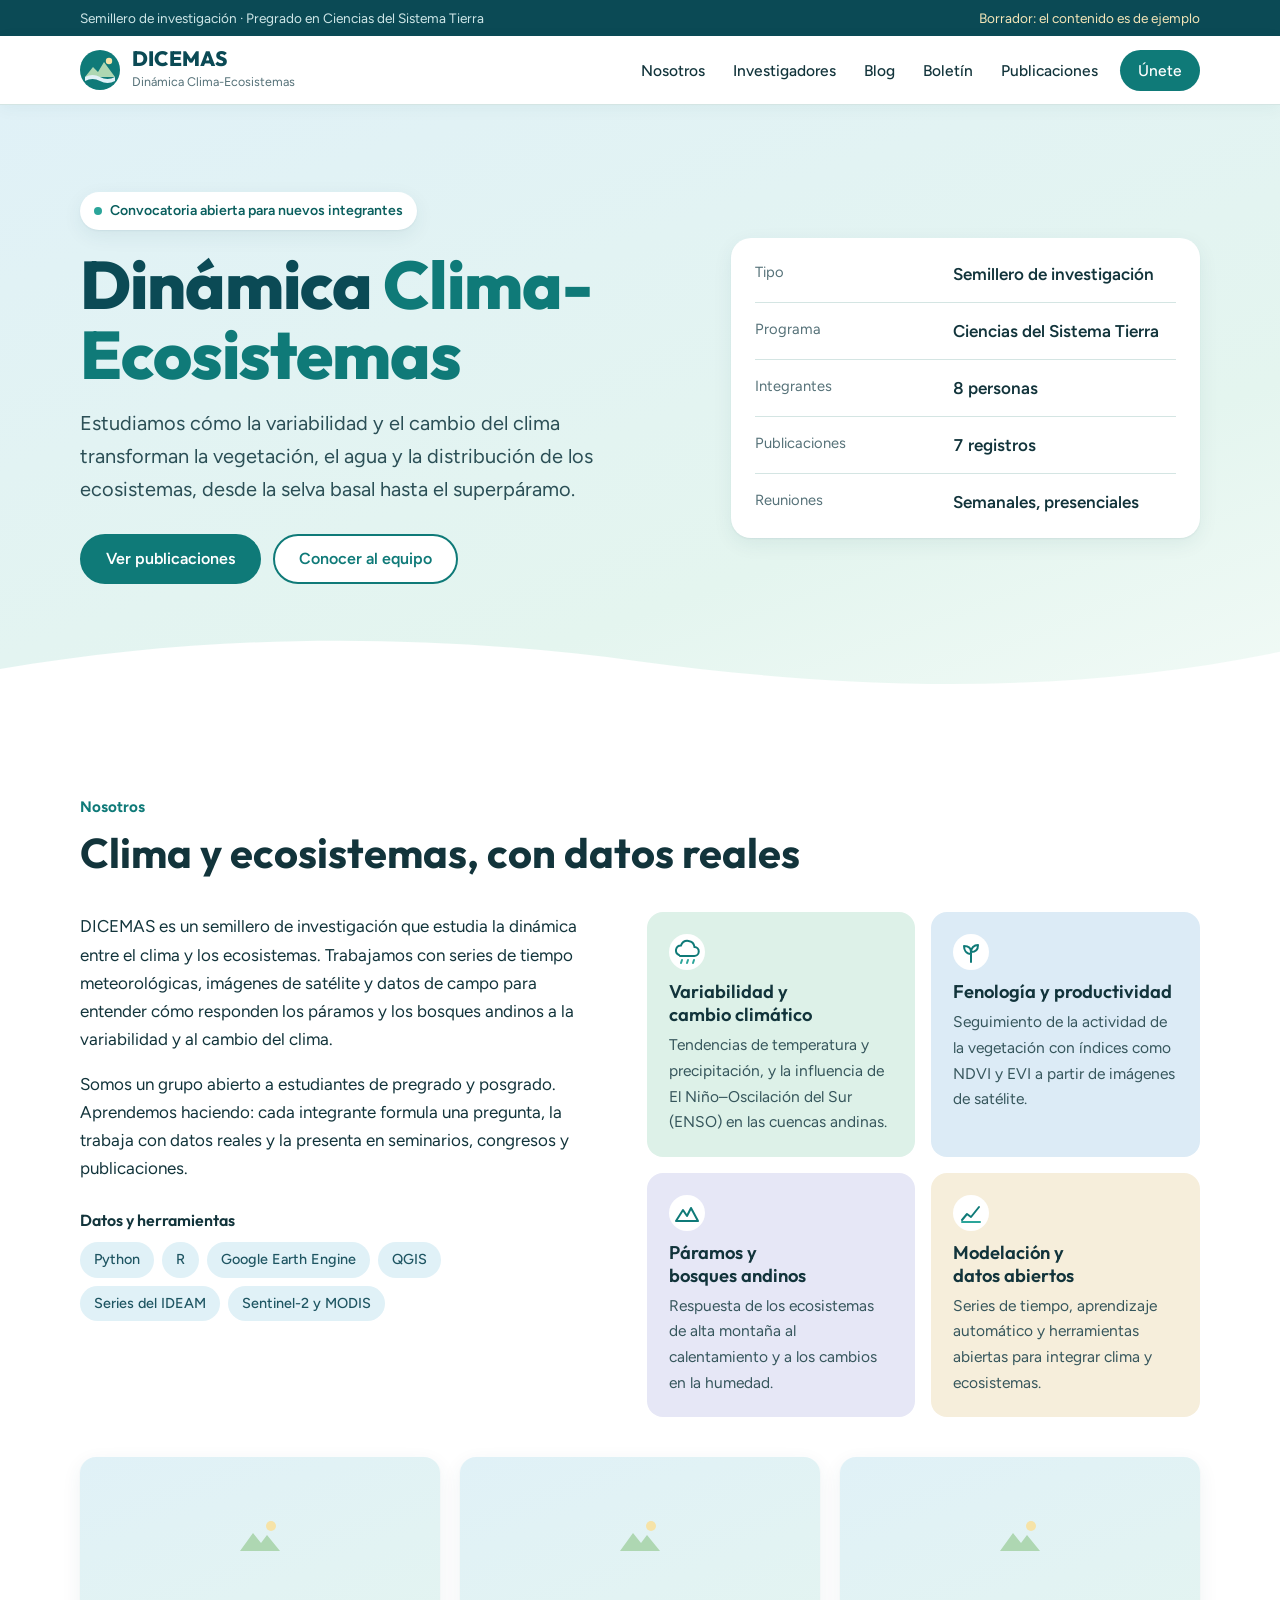
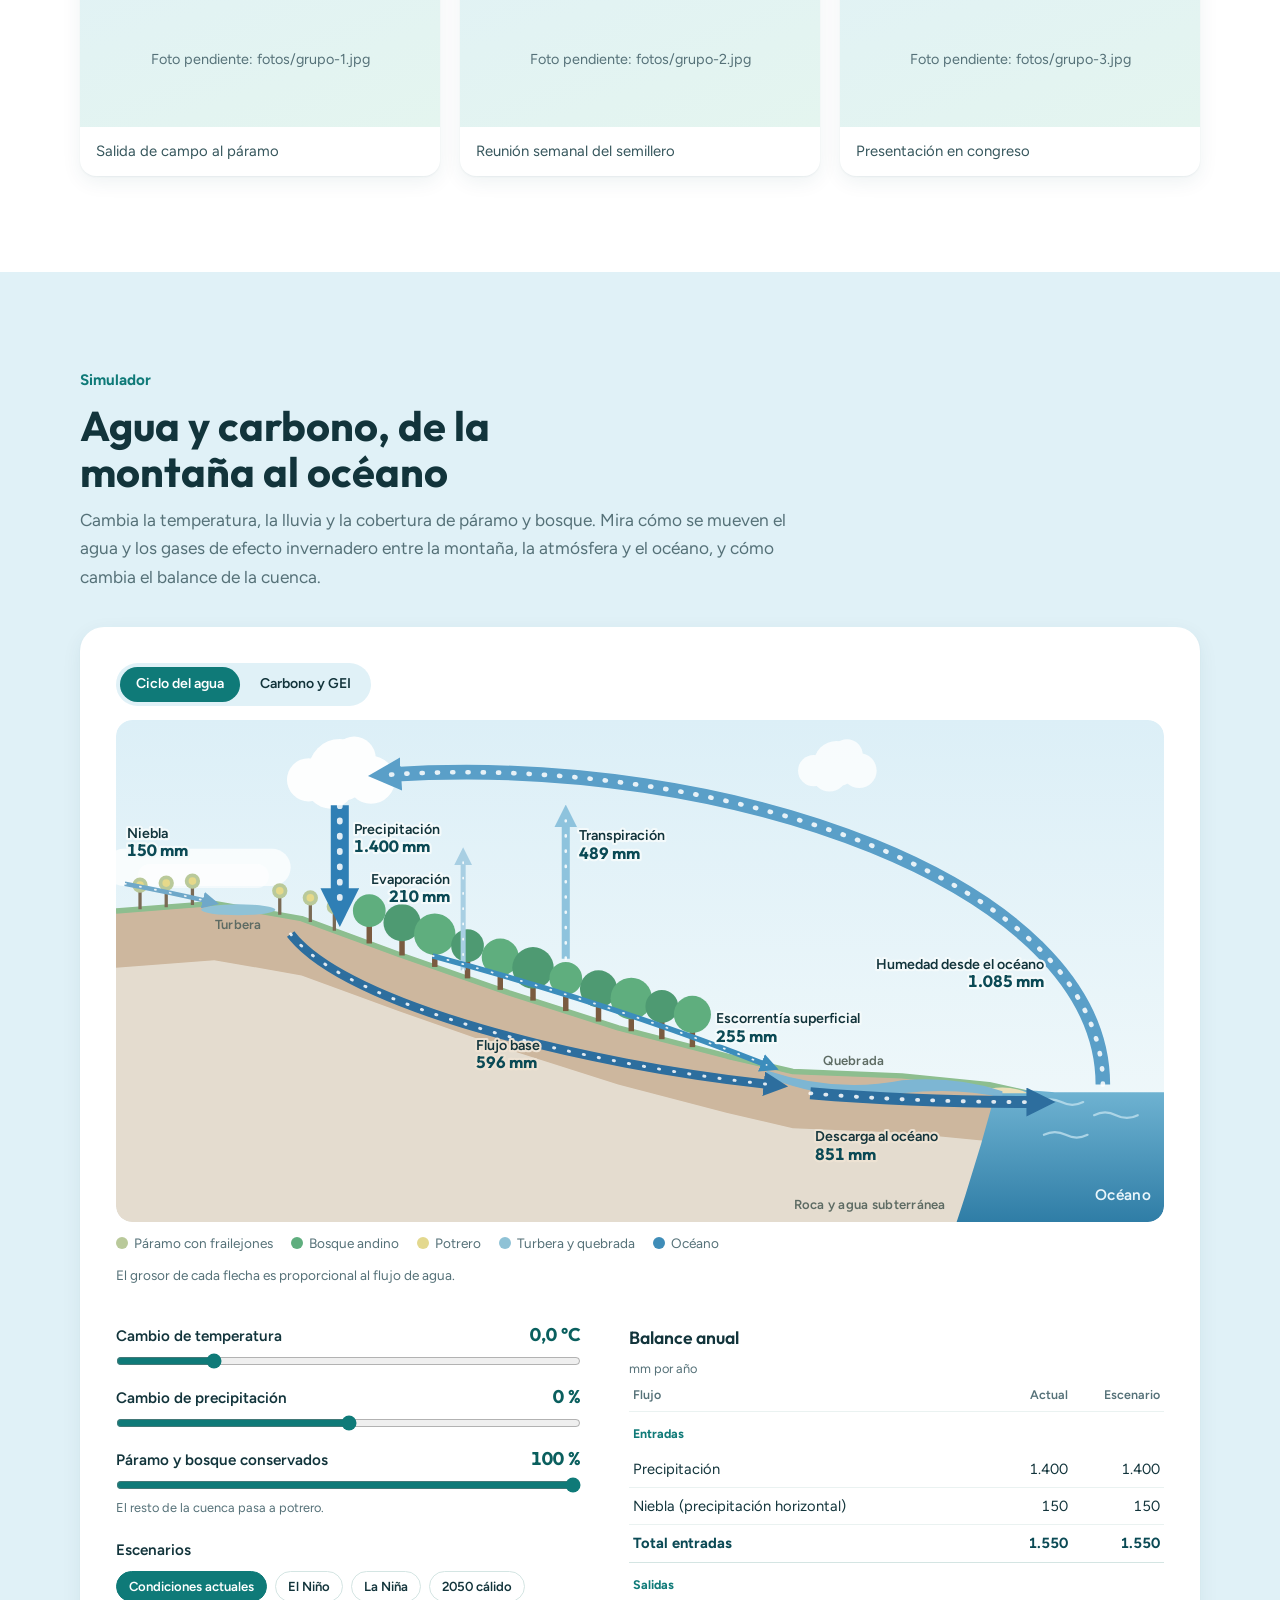
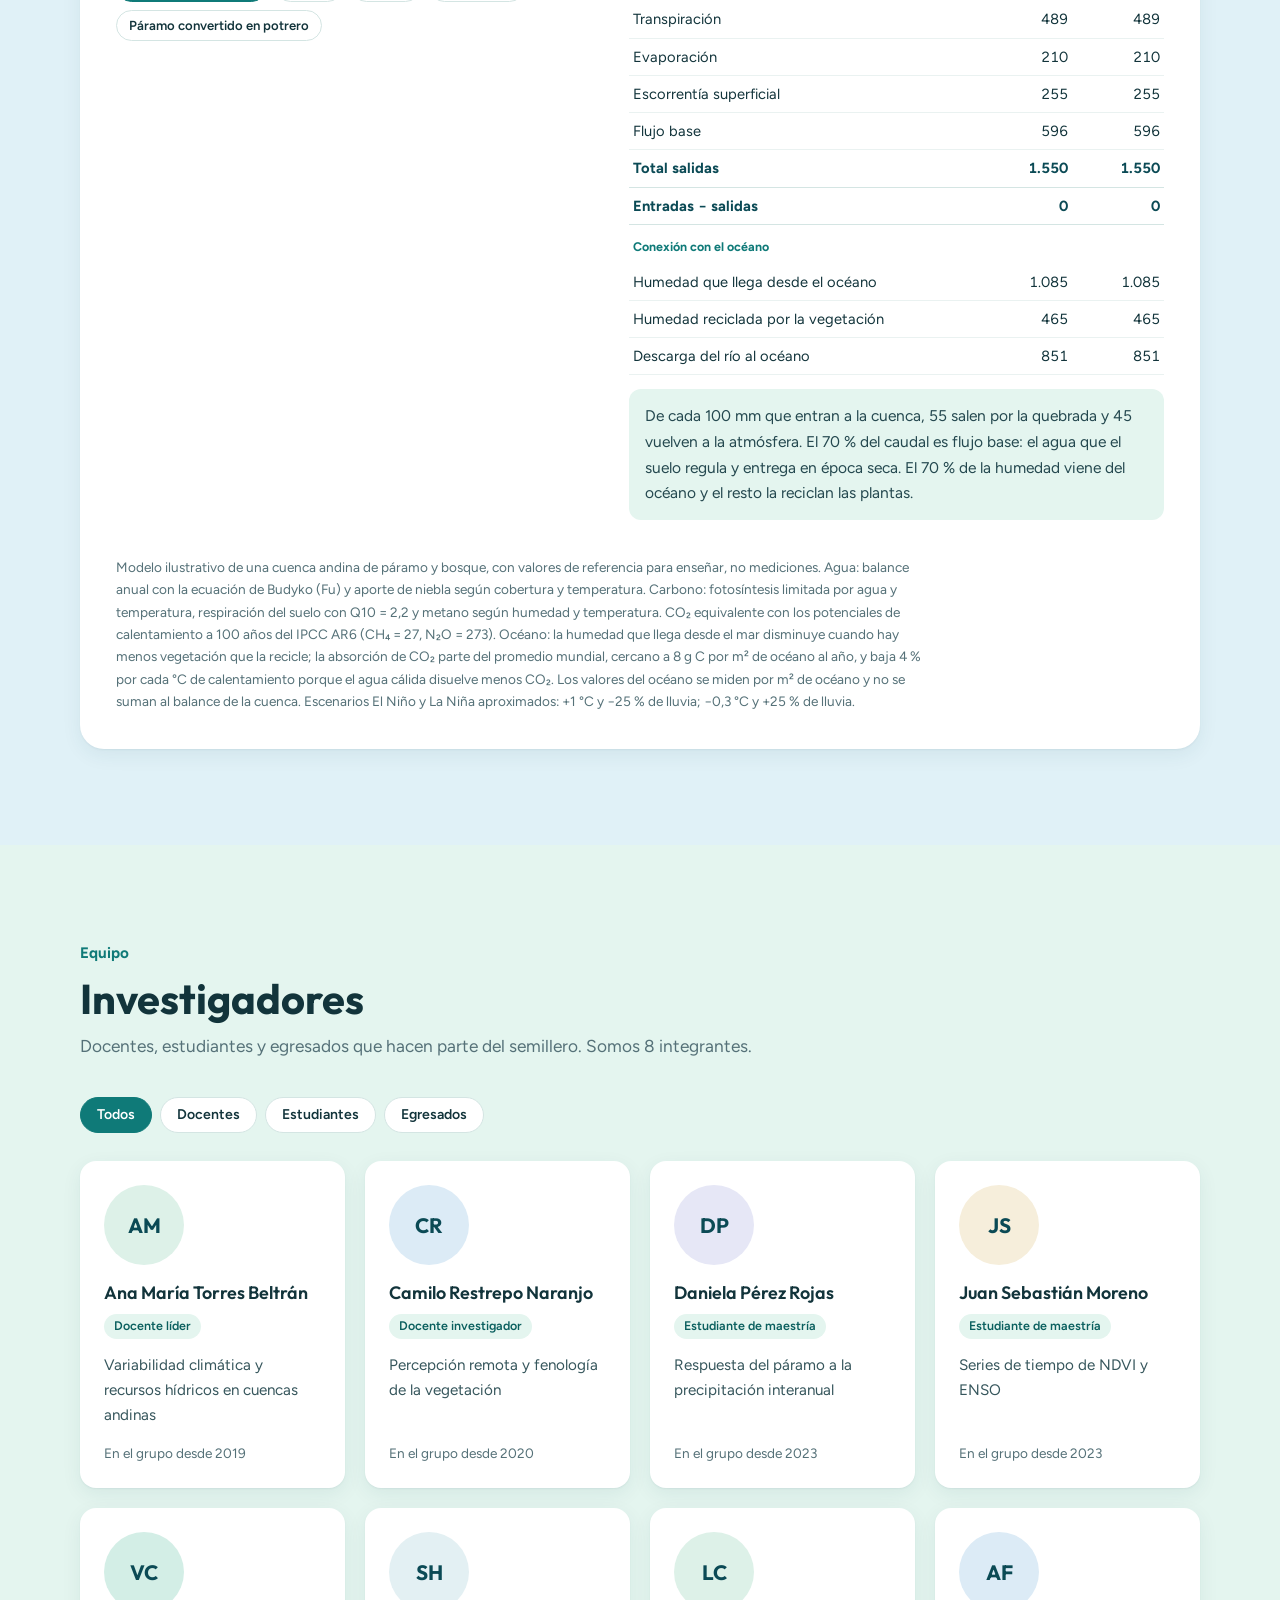
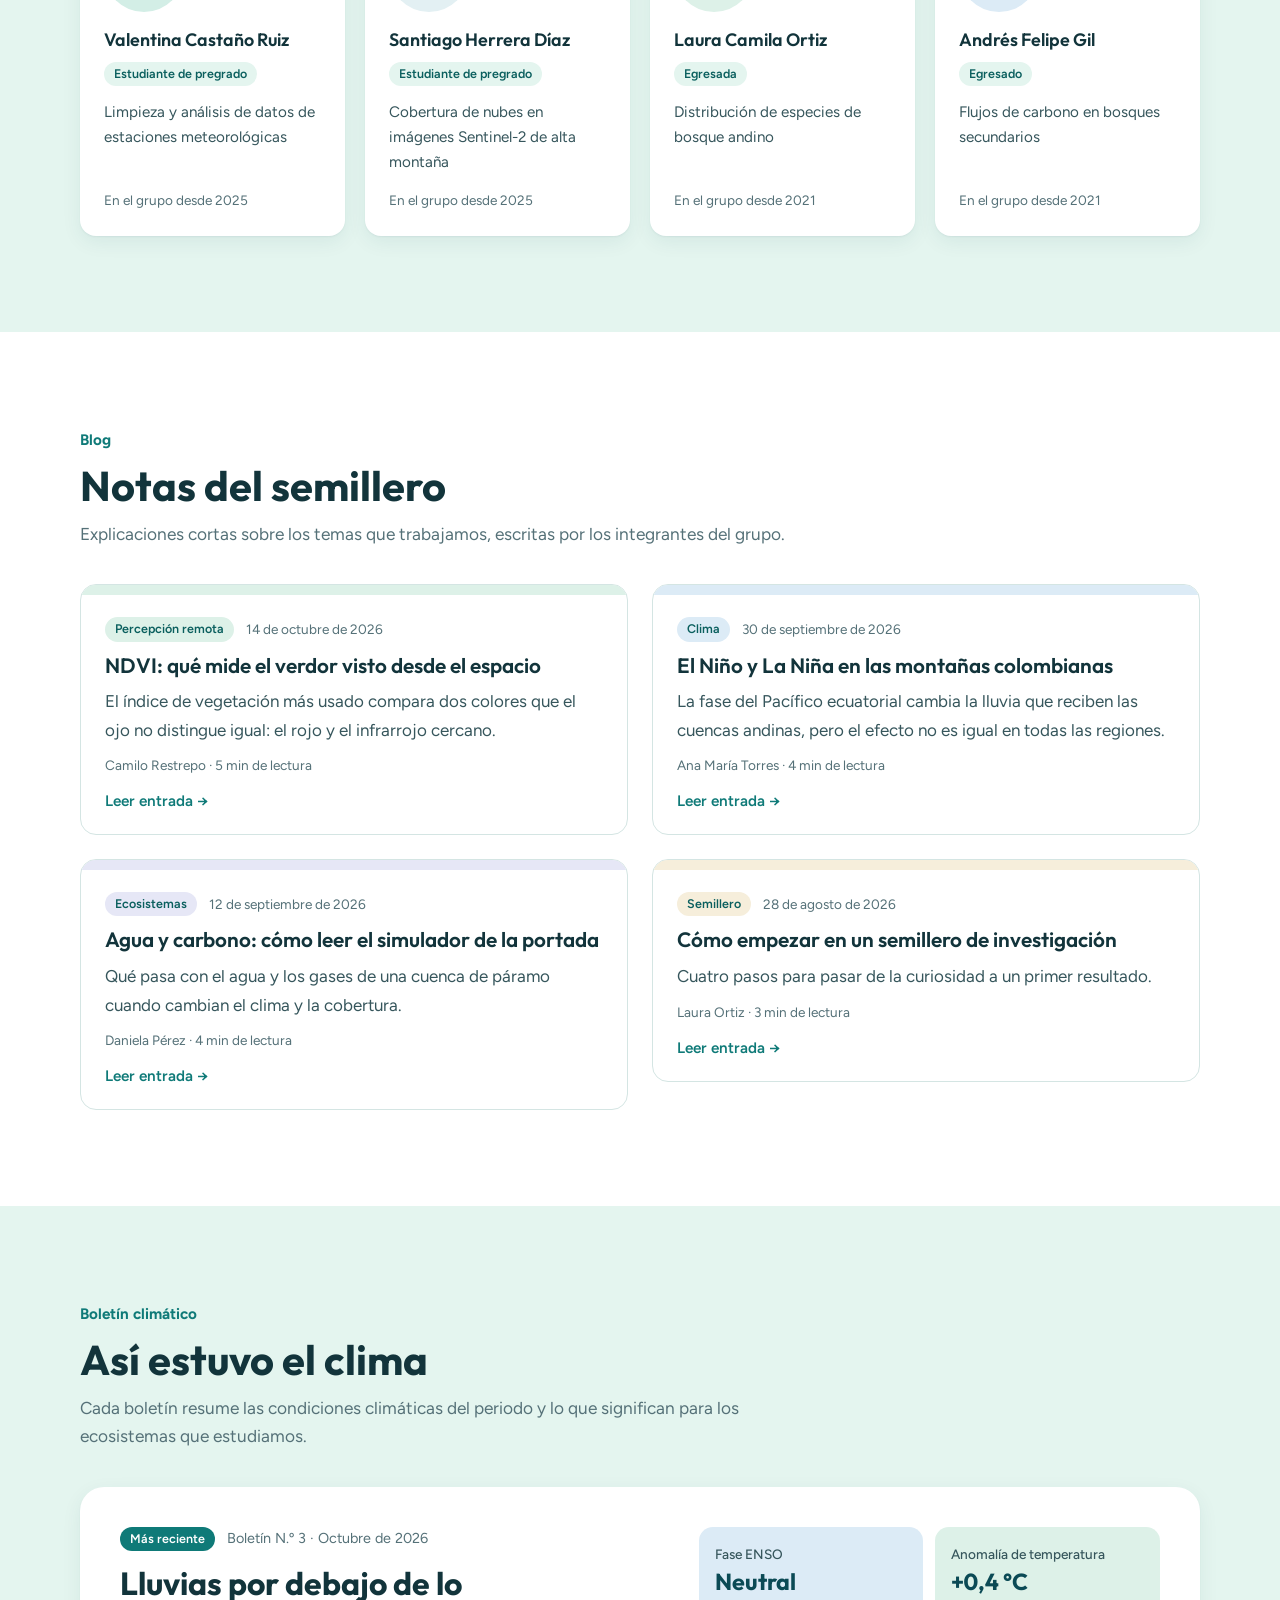
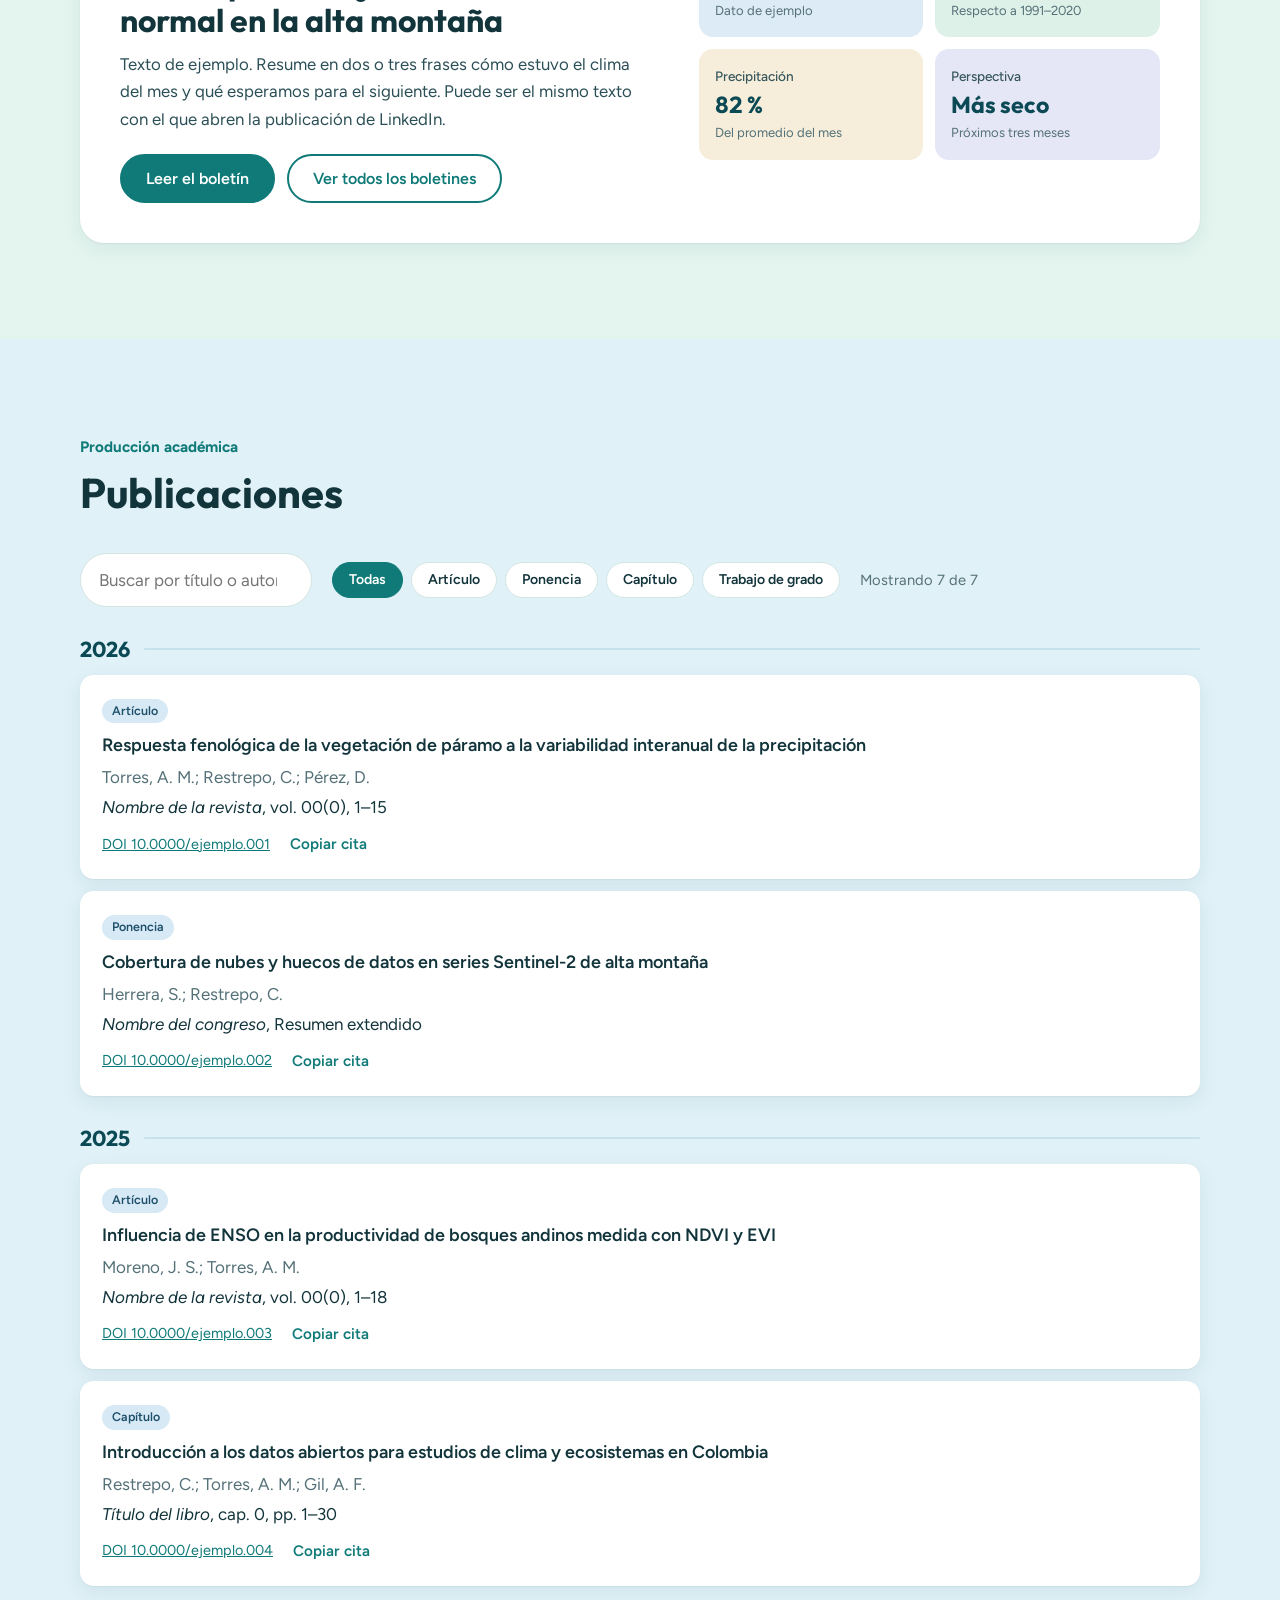
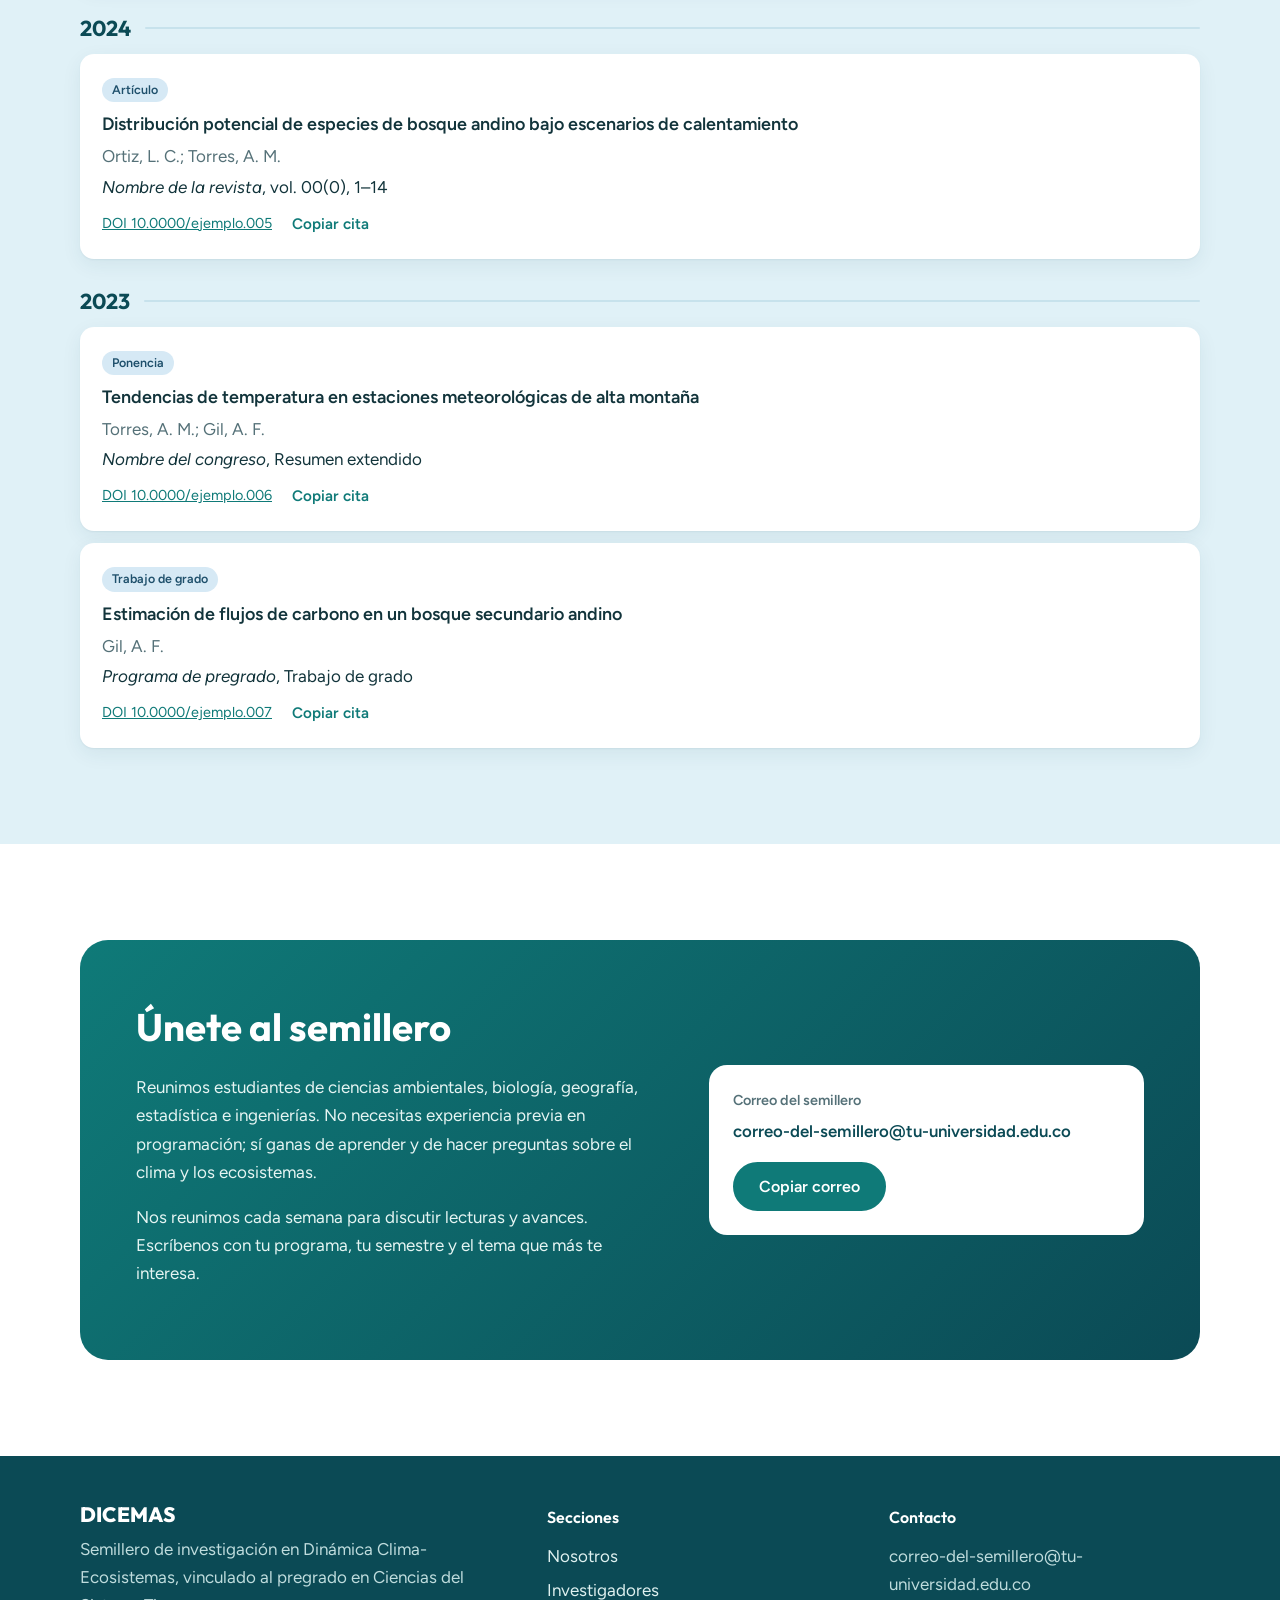
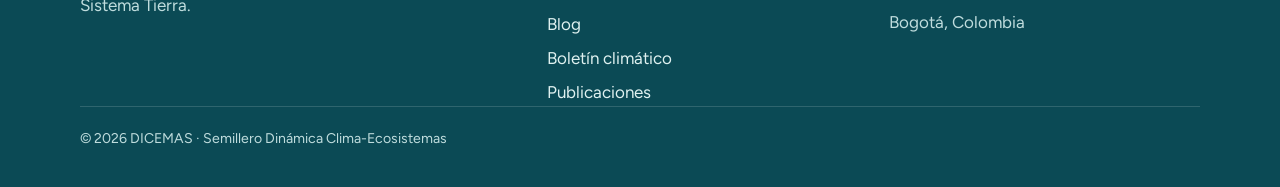
==== commit fad09869: "Add files via upload" ====
--- a/index.html
+++ b/index.html
@@ -96,8 +96,8 @@
     <div class="wrap">
       <div class="sec-head">
         <p class="kicker">Simulador</p>
-        <h2>Agua y carbono en una cuenca andina</h2>
-        <p class="intro">Cambia la temperatura, la lluvia y la cobertura de páramo y bosque. Mira cómo se mueven el agua y los gases de efecto invernadero, y cómo cambia el balance de la cuenca.</p>
+        <h2>Agua y carbono, de la montaña al océano</h2>
+        <p class="intro">Cambia la temperatura, la lluvia y la cobertura de páramo y bosque. Mira cómo se mueven el agua y los gases de efecto invernadero entre la montaña, la atmósfera y el océano, y cómo cambia el balance de la cuenca.</p>
       </div>
       <div class="sim" id="sim">
         <figure class="sim-figure">
@@ -105,12 +105,13 @@
             <button type="button" class="pill" data-m="agua" aria-pressed="true">Ciclo del agua</button>
             <button type="button" class="pill" data-m="carbono" aria-pressed="false">Carbono y GEI</button>
           </div>
-          <div class="sim-scroll"><svg id="sim-svg" viewBox="0 0 720 460" role="img" aria-label="Diagrama de una cuenca andina con los flujos del ciclo del agua. El grosor de cada flecha es proporcional al flujo."></svg></div>
+          <div class="sim-scroll"><svg id="sim-svg" viewBox="0 0 960 460" role="img" aria-label="Diagrama de una cuenca andina conectada con el océano, con los flujos del ciclo del agua. El grosor de cada flecha es proporcional al flujo."></svg></div>
           <ul class="sim-legend" aria-label="Leyenda del paisaje">
             <li><i style="background:#B9C99A"></i>Páramo con frailejones</li>
             <li><i style="background:#5FAE7E"></i>Bosque andino</li>
             <li><i style="background:#E3D88E"></i>Potrero</li>
             <li><i style="background:#8FC2D6"></i>Turbera y quebrada</li>
+            <li><i style="background:#3F8DB8"></i>Océano</li>
           </ul>
           <p class="sim-note" id="sim-note">El grosor de cada flecha es proporcional al flujo de agua.</p>
         </figure>
@@ -153,7 +154,7 @@
             <p class="sim-read" id="sim-read" aria-live="polite"></p>
           </div>
         </div>
-        <p class="sim-cap">Modelo ilustrativo de una cuenca andina de páramo y bosque, con valores de referencia para enseñar, no mediciones. Agua: balance anual con la ecuación de Budyko (Fu) y aporte de niebla según cobertura y temperatura. Carbono: fotosíntesis limitada por agua y temperatura, respiración del suelo con Q10 = 2,2 y metano según humedad y temperatura. CO₂ equivalente con los potenciales de calentamiento a 100 años del IPCC AR6 (CH₄ = 27, N₂O = 273). Escenarios El Niño y La Niña aproximados: +1 °C y −25 % de lluvia; −0,3 °C y +25 % de lluvia.</p>
+        <p class="sim-cap">Modelo ilustrativo de una cuenca andina de páramo y bosque, con valores de referencia para enseñar, no mediciones. Agua: balance anual con la ecuación de Budyko (Fu) y aporte de niebla según cobertura y temperatura. Carbono: fotosíntesis limitada por agua y temperatura, respiración del suelo con Q10 = 2,2 y metano según humedad y temperatura. CO₂ equivalente con los potenciales de calentamiento a 100 años del IPCC AR6 (CH₄ = 27, N₂O = 273). Océano: la humedad que llega desde el mar disminuye cuando hay menos vegetación que la recicle; la absorción de CO₂ parte del promedio mundial, cercano a 8 g C por m² de océano al año, y baja 4 % por cada °C de calentamiento porque el agua cálida disuelve menos CO₂. Los valores del océano se miden por m² de océano y no se suman al balance de la cuenca. Escenarios El Niño y La Niña aproximados: +1 °C y −25 % de lluvia; −0,3 °C y +25 % de lluvia.</p>
       </div>
     </div>
   </section>
--- a/estilos.css
+++ b/estilos.css
@@ -234,9 +234,10 @@
 .sim-modes .pill[aria-pressed="true"] { background: var(--primary); color: #FFFFFF; }
 .sim-figure { margin: 0; }
 .sim-scroll { overflow-x: auto; border-radius: 16px; }
-@media (max-width: 640px) { #sim-svg { min-width: 600px; } .sim-scroll::after { content: "Desliza para ver todo el diagrama →"; display: block; font-size: 0.8rem; color: var(--muted); padding-top: 6px; position: sticky; left: 0; } }
+@media (max-width: 760px) { #sim-svg { min-width: 760px; } .sim-scroll::after { content: "Desliza para ver todo el diagrama →"; display: block; font-size: 0.8rem; color: var(--muted); padding-top: 6px; position: sticky; left: 0; } }
 #sim-svg { width: 100%; height: auto; display: block; max-width: 100%; border-radius: 16px; }
 #sim-svg .sim-zone { font: 600 12px var(--font-body); fill: #5D6B63; letter-spacing: 0.02em; }
+#sim-svg .sim-zone.sim-sea { fill: #EAF6FB; font-size: 14px; }
 #sim-svg .sim-label { paint-order: stroke; stroke: #F4FAFB; stroke-width: 4px; stroke-linejoin: round; }
 #sim-svg .sim-label.on-soil { stroke: #EDE2D3; }
 #sim-svg .sim-lname { font: 600 13px var(--font-body); fill: var(--ink); }
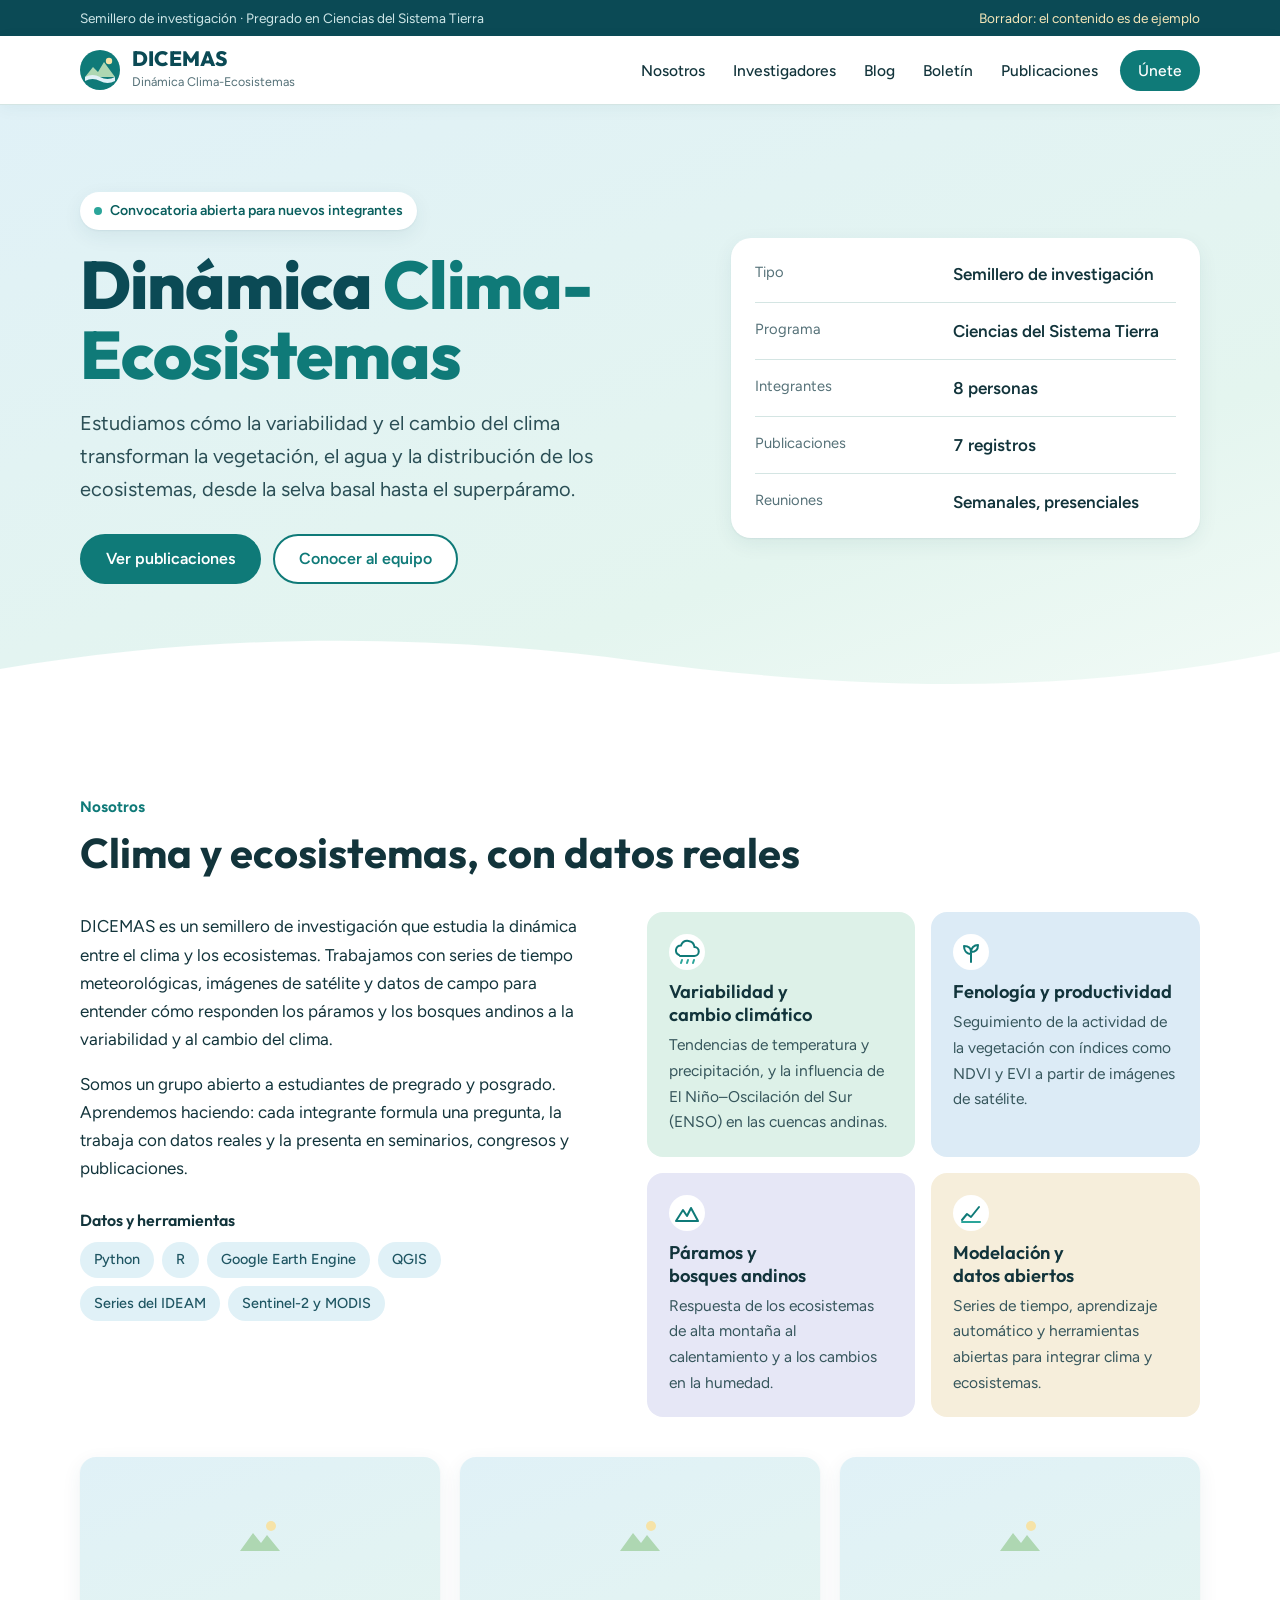
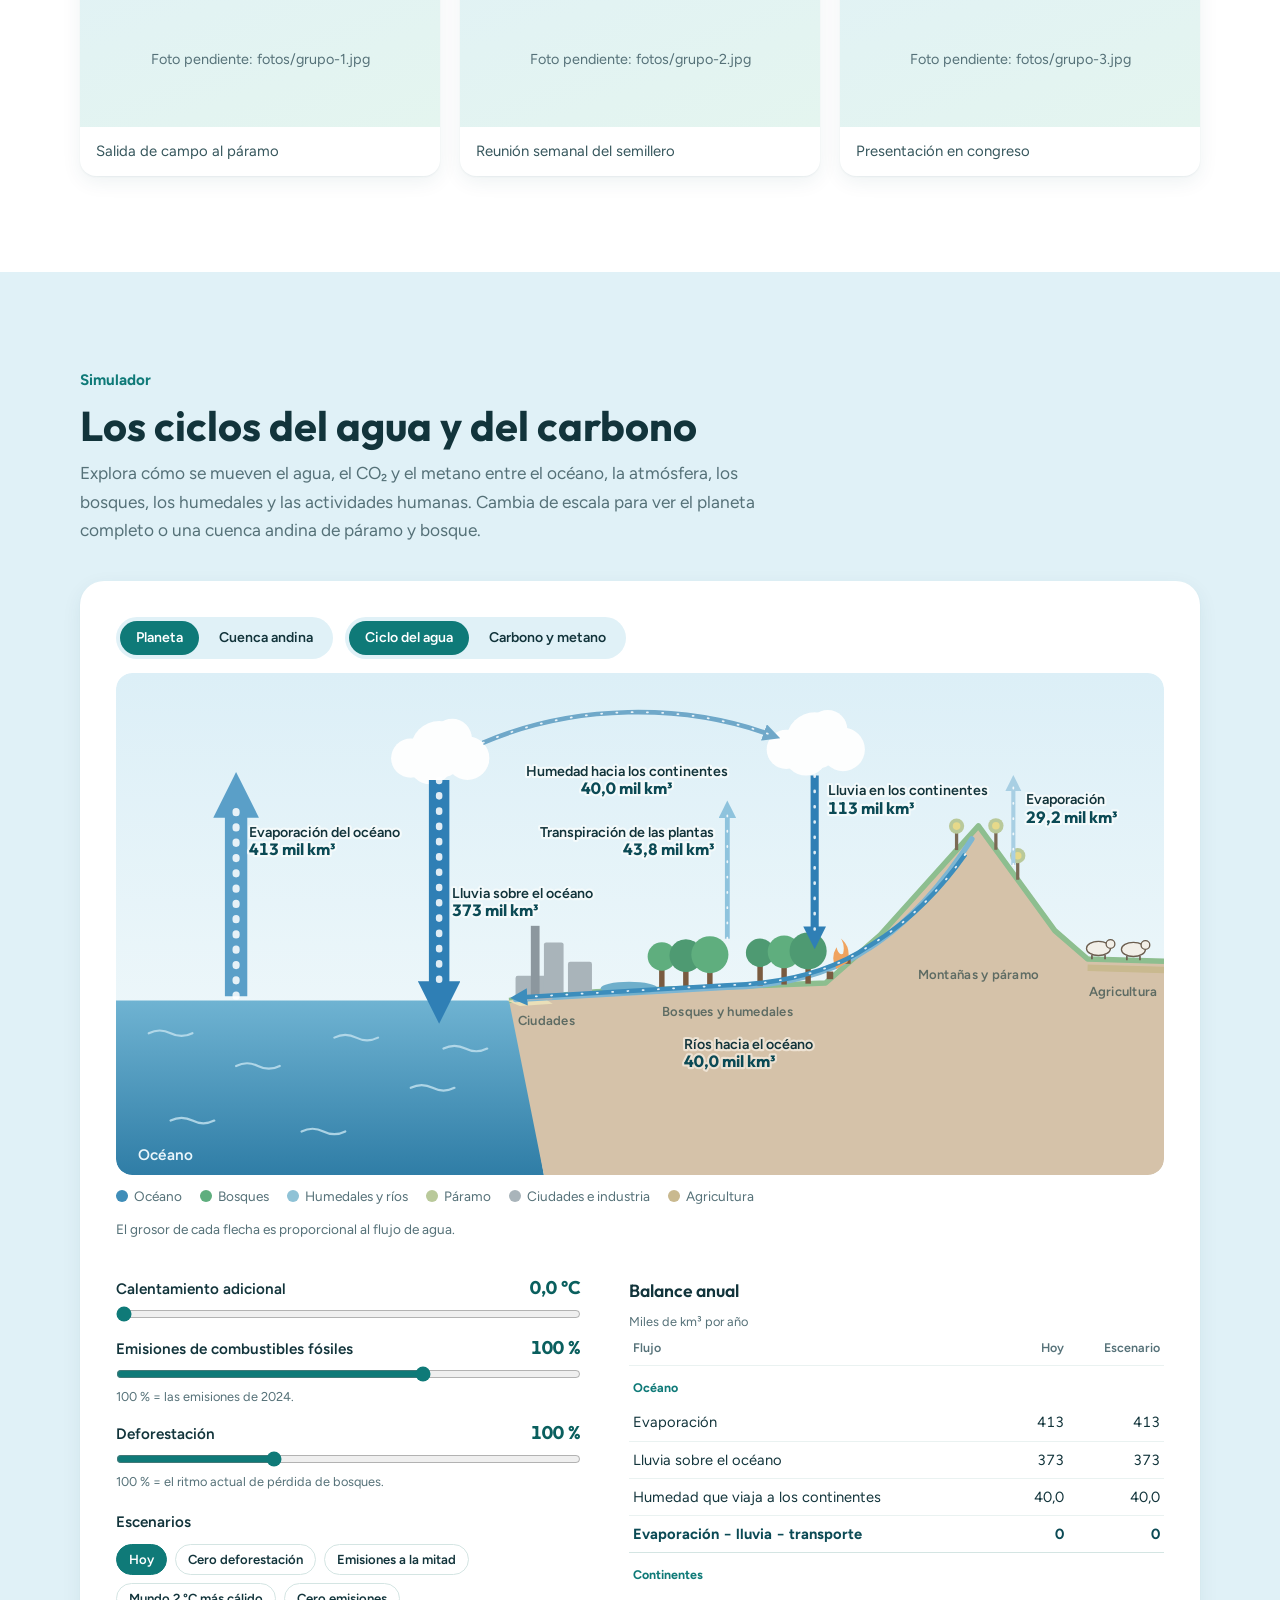
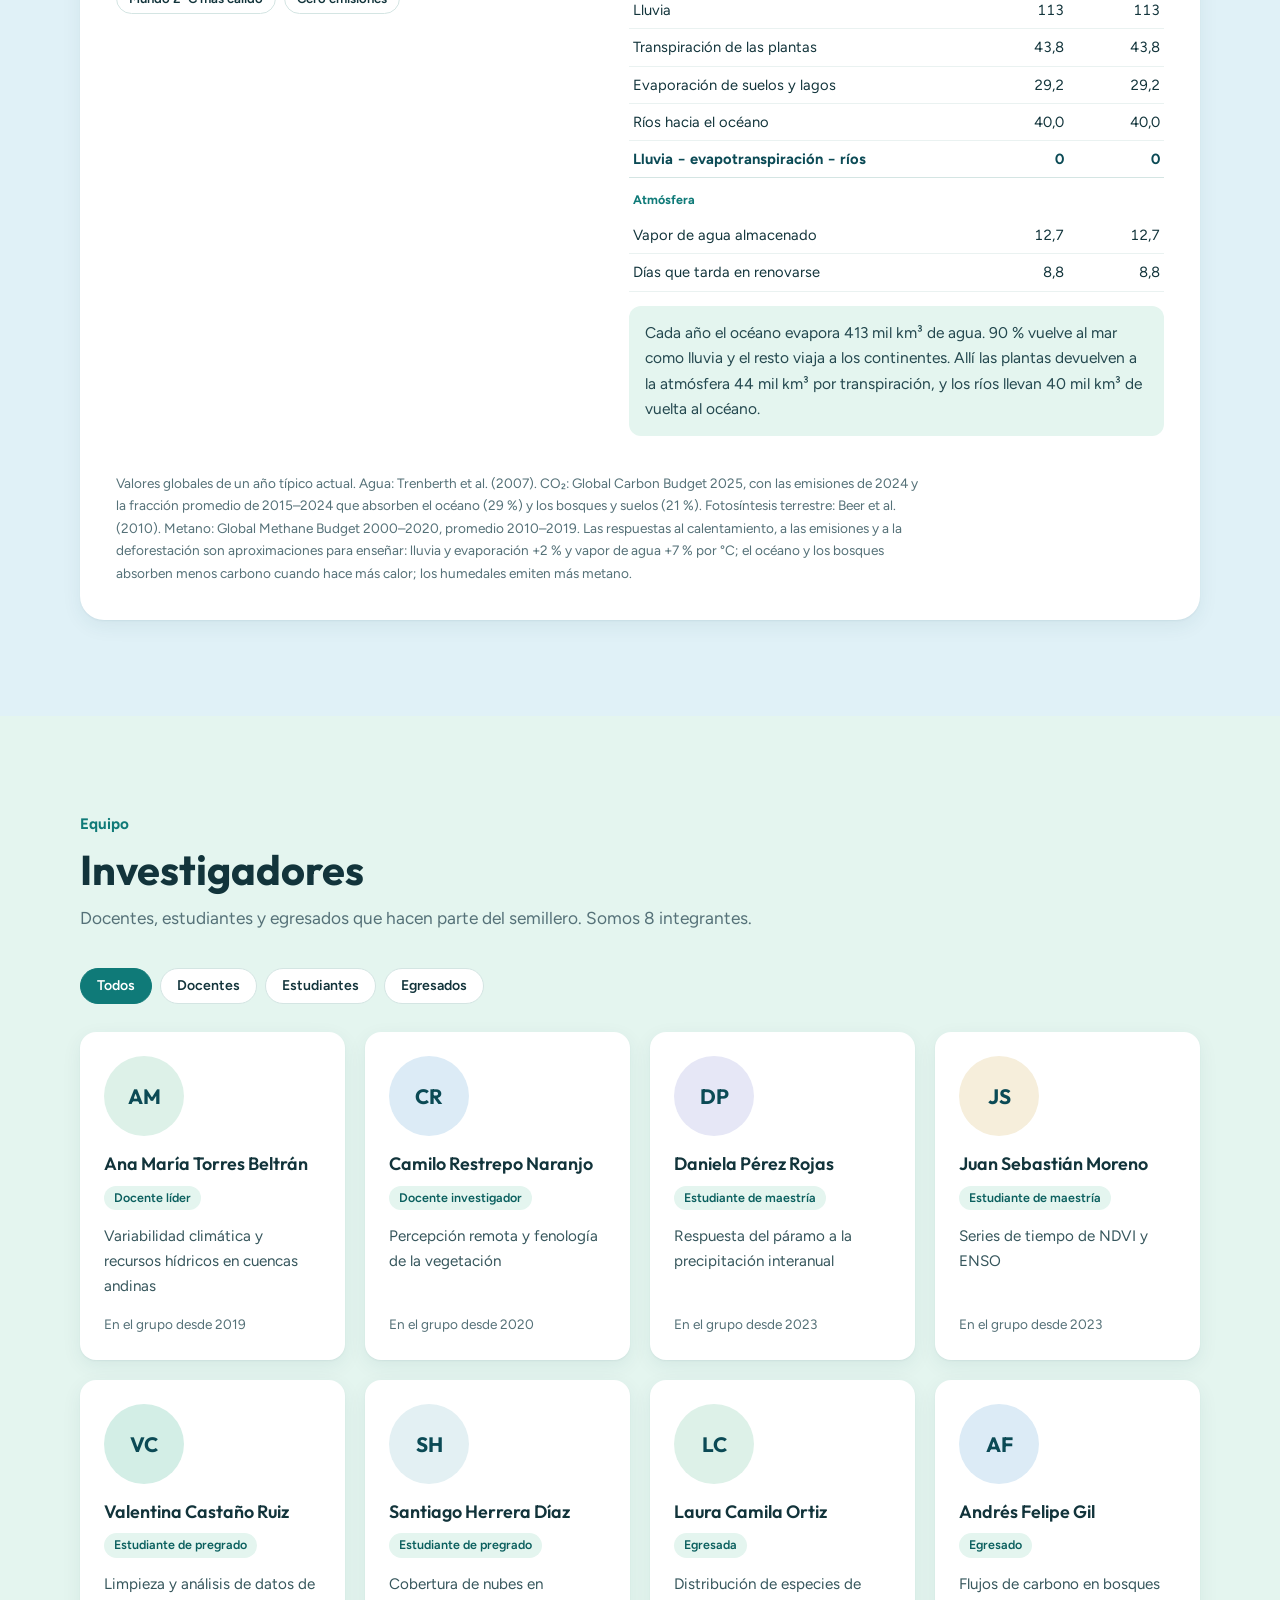
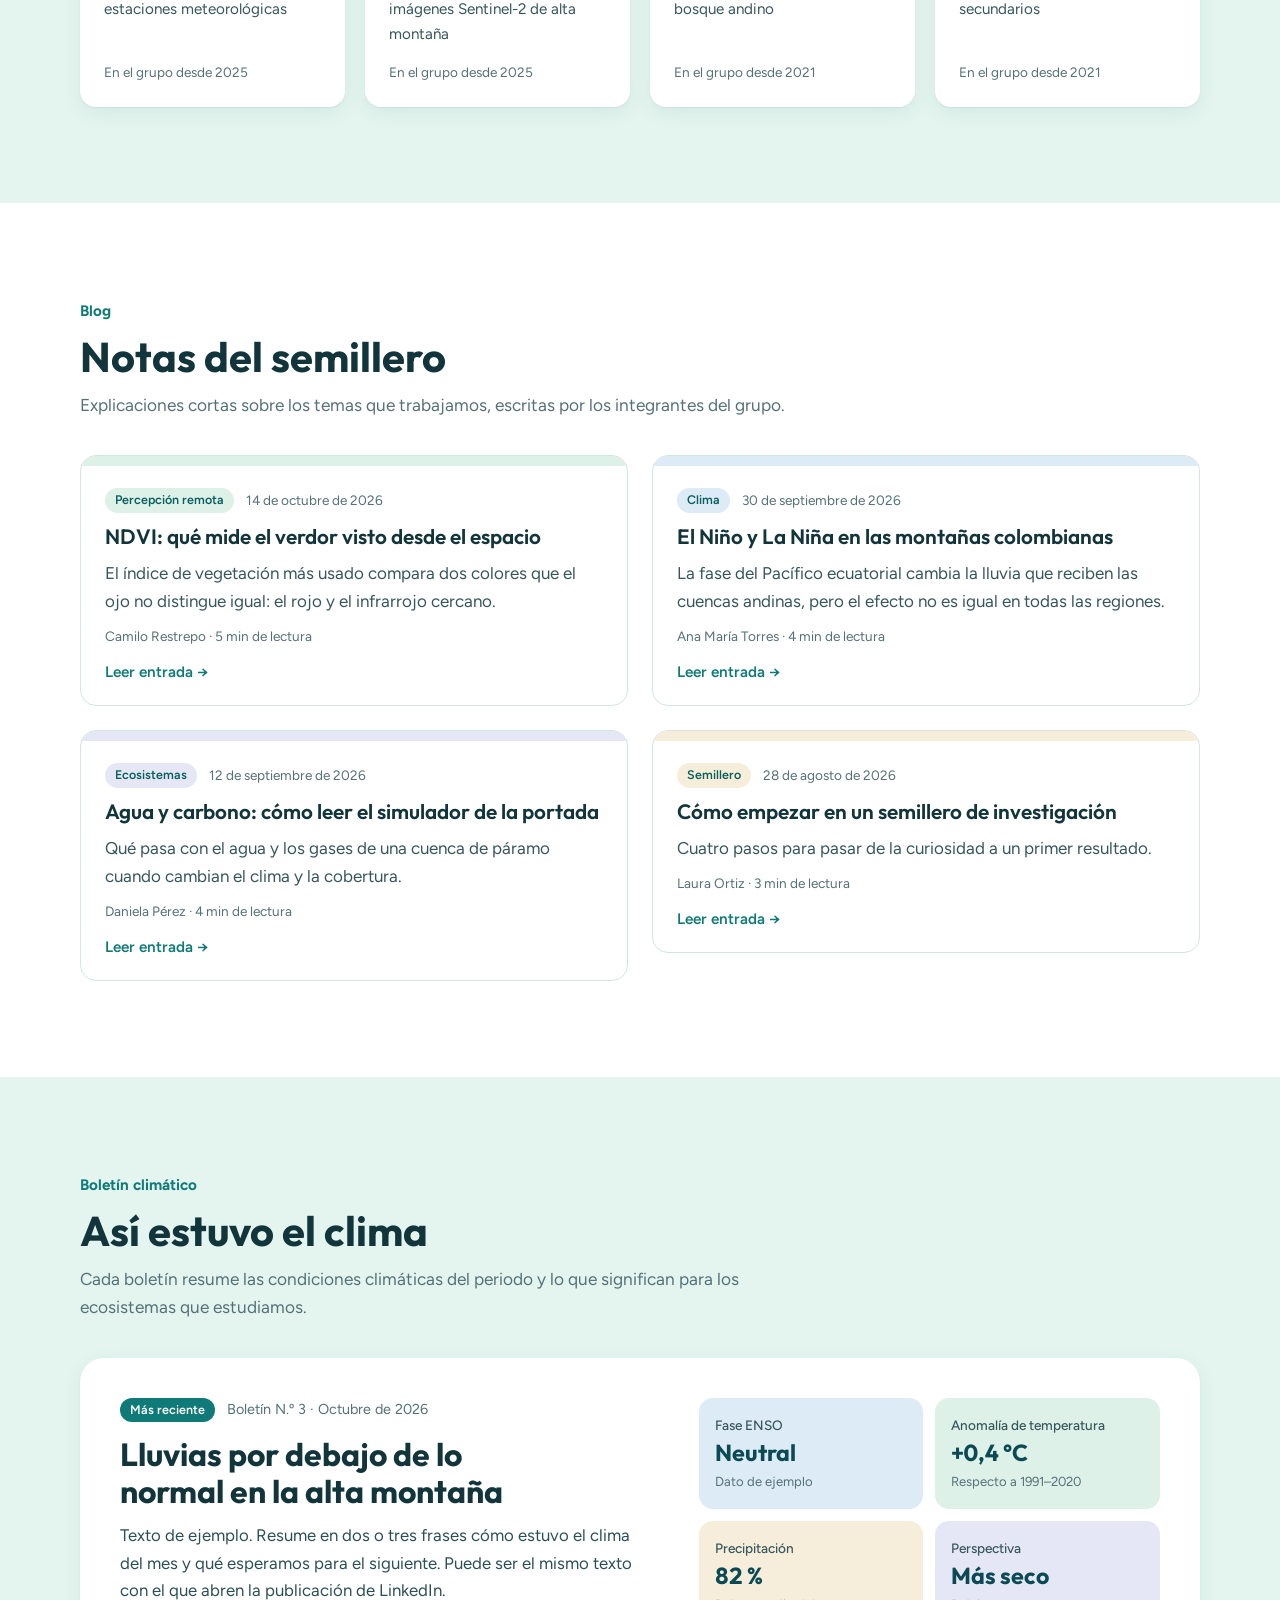
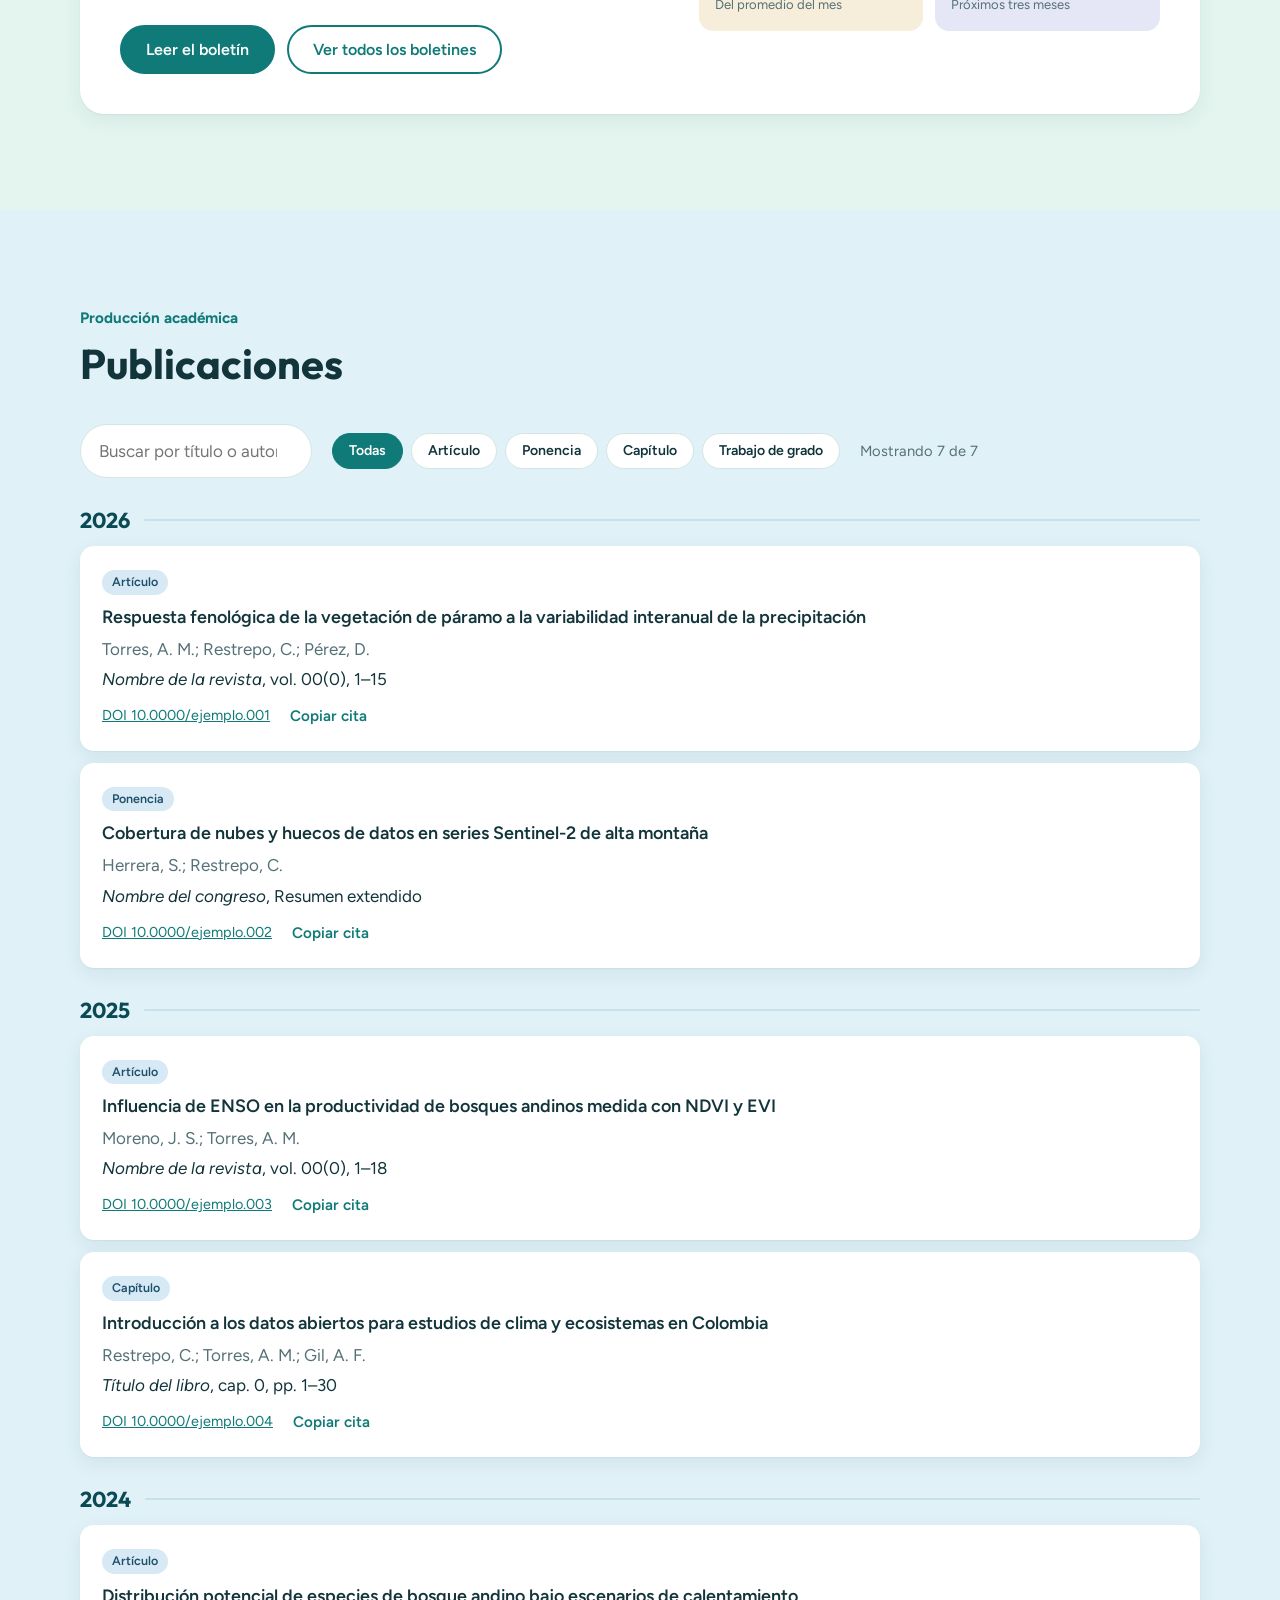
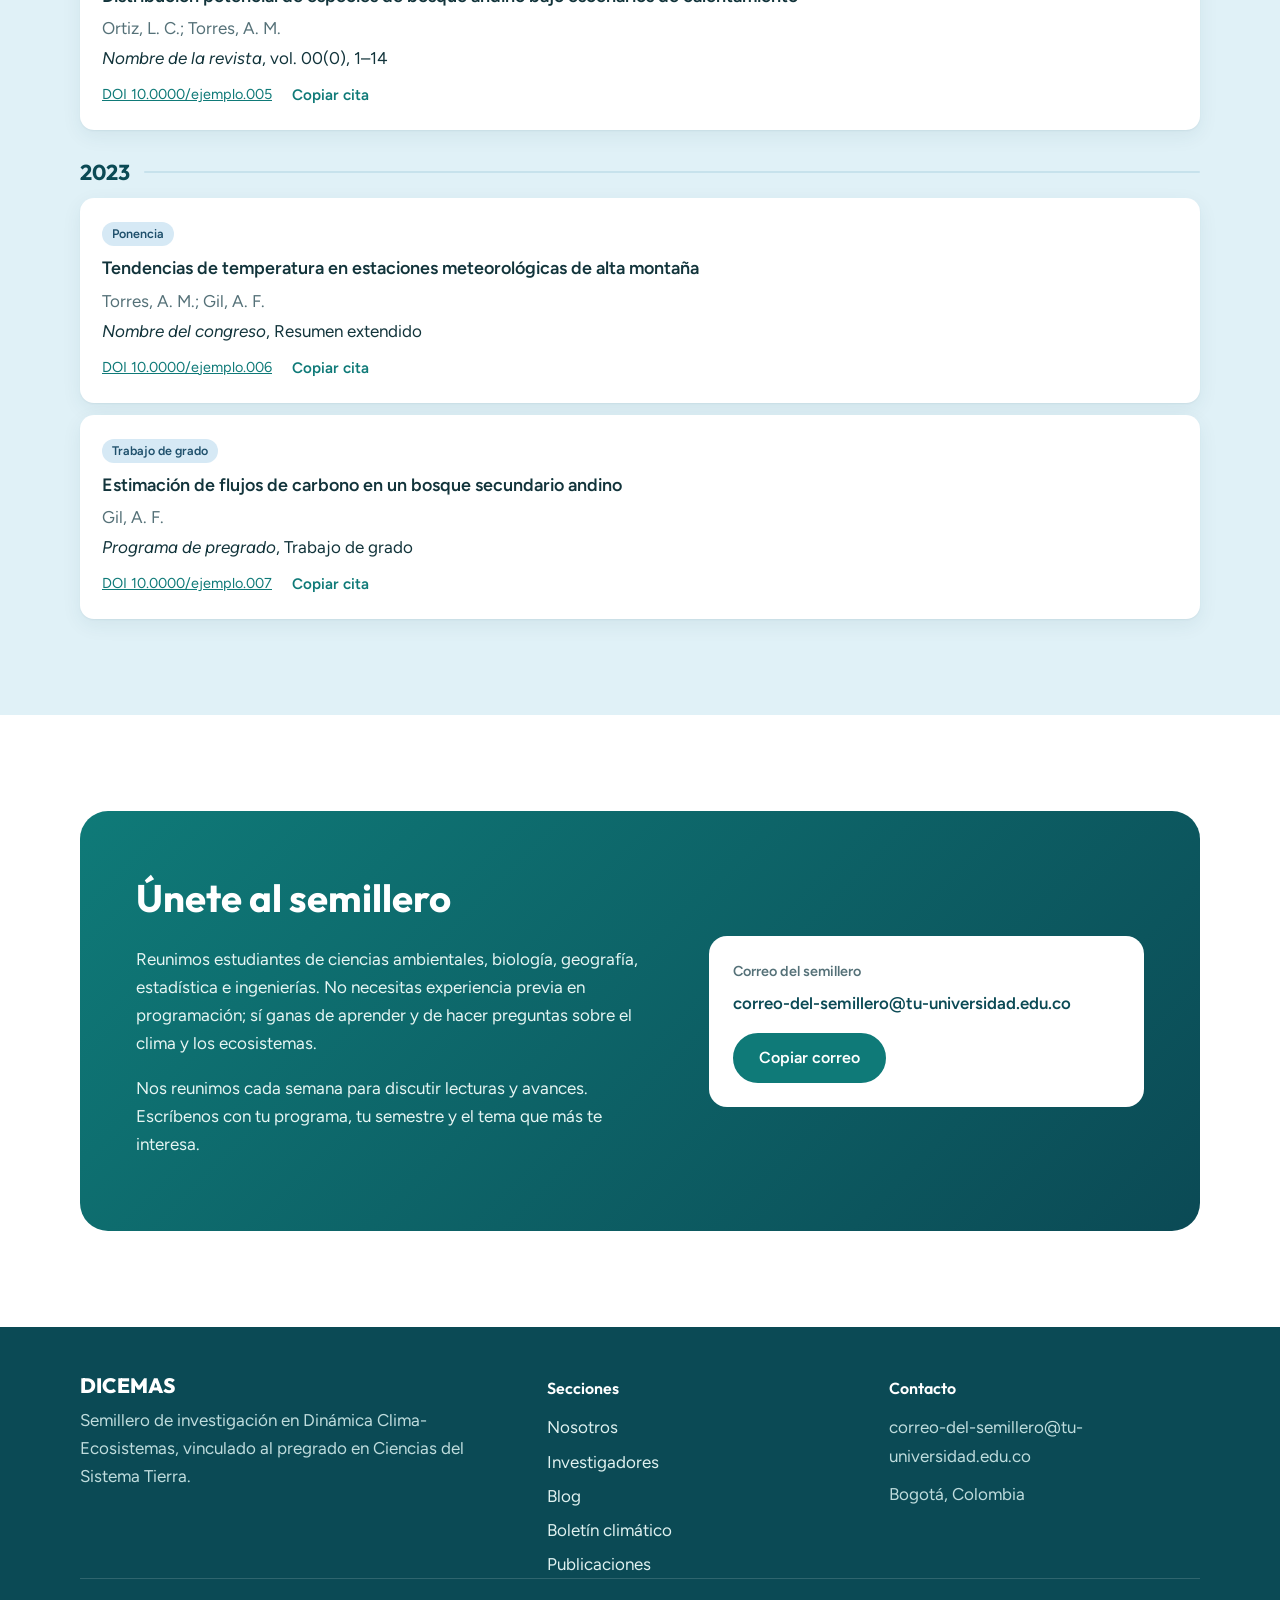
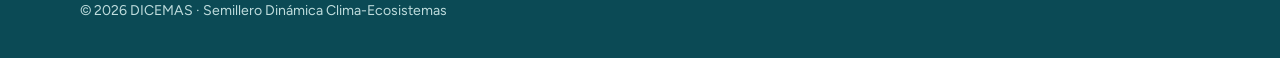
==== commit 1a2effd8: "Add files via upload" ====
--- a/index.html
+++ b/index.html
@@ -8,7 +8,7 @@
 <link rel="preconnect" href="https://fonts.googleapis.com">
 <link rel="preconnect" href="https://fonts.gstatic.com" crossorigin>
 <link rel="stylesheet" href="https://fonts.googleapis.com/css2?family=Outfit:wght@500;600;700;800&family=Figtree:ital,wght@0,400;0,500;0,600;0,700;1,400&display=swap">
-<link rel="stylesheet" href="estilos.css">
+<link rel="stylesheet" href="estilos.css?v=4">
 </head>
 <body>
 
@@ -96,47 +96,89 @@
     <div class="wrap">
       <div class="sec-head">
         <p class="kicker">Simulador</p>
-        <h2>Agua y carbono, de la montaña al océano</h2>
-        <p class="intro">Cambia la temperatura, la lluvia y la cobertura de páramo y bosque. Mira cómo se mueven el agua y los gases de efecto invernadero entre la montaña, la atmósfera y el océano, y cómo cambia el balance de la cuenca.</p>
+        <h2>Los ciclos del agua y del carbono</h2>
+        <p class="intro">Explora cómo se mueven el agua, el CO₂ y el metano entre el océano, la atmósfera, los bosques, los humedales y las actividades humanas. Cambia de escala para ver el planeta completo o una cuenca andina de páramo y bosque.</p>
       </div>
       <div class="sim" id="sim">
         <figure class="sim-figure">
-          <div class="sim-modes" id="sim-mode" role="group" aria-label="Ciclo que se muestra">
-            <button type="button" class="pill" data-m="agua" aria-pressed="true">Ciclo del agua</button>
-            <button type="button" class="pill" data-m="carbono" aria-pressed="false">Carbono y GEI</button>
+          <div class="sim-toggles">
+            <div class="sim-modes" id="sim-scale" role="group" aria-label="Escala">
+              <button type="button" class="pill" data-s="planeta" aria-pressed="true">Planeta</button>
+              <button type="button" class="pill" data-s="cuenca" aria-pressed="false">Cuenca andina</button>
+            </div>
+            <div class="sim-modes" id="sim-mode" role="group" aria-label="Ciclo que se muestra">
+              <button type="button" class="pill" data-m="agua" aria-pressed="true">Ciclo del agua</button>
+              <button type="button" class="pill" data-m="carbono" aria-pressed="false">Carbono y metano</button>
+            </div>
           </div>
-          <div class="sim-scroll"><svg id="sim-svg" viewBox="0 0 960 460" role="img" aria-label="Diagrama de una cuenca andina conectada con el océano, con los flujos del ciclo del agua. El grosor de cada flecha es proporcional al flujo."></svg></div>
-          <ul class="sim-legend" aria-label="Leyenda del paisaje">
+          <div class="sim-scroll"><svg id="sim-svg" viewBox="0 0 960 460" role="img" aria-label="Diagrama del ciclo global del agua."></svg></div>
+          <ul class="sim-legend" id="sim-legend-planeta" aria-label="Leyenda del paisaje">
+            <li><i style="background:#3F8DB8"></i>Océano</li>
+            <li><i style="background:#5FAE7E"></i>Bosques</li>
+            <li><i style="background:#8FC2D6"></i>Humedales y ríos</li>
+            <li><i style="background:#B9C99A"></i>Páramo</li>
+            <li><i style="background:#A9B4BA"></i>Ciudades e industria</li>
+            <li><i style="background:#C9B98F"></i>Agricultura</li>
+          </ul>
+          <ul class="sim-legend" id="sim-legend-cuenca" aria-label="Leyenda del paisaje" hidden>
             <li><i style="background:#B9C99A"></i>Páramo con frailejones</li>
             <li><i style="background:#5FAE7E"></i>Bosque andino</li>
             <li><i style="background:#E3D88E"></i>Potrero</li>
             <li><i style="background:#8FC2D6"></i>Turbera y quebrada</li>
             <li><i style="background:#3F8DB8"></i>Océano</li>
           </ul>
-          <p class="sim-note" id="sim-note">El grosor de cada flecha es proporcional al flujo de agua.</p>
+          <p class="sim-note" id="sim-note"></p>
         </figure>
         <div class="sim-ctl">
-          <div class="sim-slider">
-            <div class="row"><label for="sim-dt">Cambio de temperatura</label><output id="sim-dt-out" for="sim-dt"></output></div>
-            <input id="sim-dt" type="range" min="-1" max="4" step="0.1" value="0">
+          <div class="sim-ctl-group" id="sim-ctl-planeta">
+            <div class="sim-slider">
+              <div class="row"><label for="pl-dt">Calentamiento adicional</label><output id="pl-dt-out" for="pl-dt"></output></div>
+              <input id="pl-dt" type="range" min="0" max="3" step="0.1" value="0">
+            </div>
+            <div class="sim-slider">
+              <div class="row"><label for="pl-fos">Emisiones de combustibles fósiles</label><output id="pl-fos-out" for="pl-fos"></output></div>
+              <input id="pl-fos" type="range" min="0" max="150" step="5" value="100">
+              <span class="hint">100 % = las emisiones de 2024.</span>
+            </div>
+            <div class="sim-slider">
+              <div class="row"><label for="pl-def">Deforestación</label><output id="pl-def-out" for="pl-def"></output></div>
+              <input id="pl-def" type="range" min="0" max="300" step="10" value="100">
+              <span class="hint">100 % = el ritmo actual de pérdida de bosques.</span>
+            </div>
+            <div>
+              <p class="sim-presets-title">Escenarios</p>
+              <div class="pills sim-presets">
+                <button type="button" class="pill" data-p="hoy">Hoy</button>
+                <button type="button" class="pill" data-p="cerodef">Cero deforestación</button>
+                <button type="button" class="pill" data-p="mitad">Emisiones a la mitad</button>
+                <button type="button" class="pill" data-p="dos">Mundo 2 °C más cálido</button>
+                <button type="button" class="pill" data-p="cero">Cero emisiones</button>
+              </div>
+            </div>
           </div>
-          <div class="sim-slider">
-            <div class="row"><label for="sim-dp">Cambio de precipitación</label><output id="sim-dp-out" for="sim-dp"></output></div>
-            <input id="sim-dp" type="range" min="-40" max="40" step="5" value="0">
-          </div>
-          <div class="sim-slider">
-            <div class="row"><label for="sim-cov">Páramo y bosque conservados</label><output id="sim-cov-out" for="sim-cov"></output></div>
-            <input id="sim-cov" type="range" min="20" max="100" step="5" value="100">
-            <span class="hint">El resto de la cuenca pasa a potrero.</span>
-          </div>
-          <div>
-            <p class="sim-presets-title">Escenarios</p>
-            <div class="pills sim-presets" id="sim-presets">
-              <button type="button" class="pill" data-p="hoy">Condiciones actuales</button>
-              <button type="button" class="pill" data-p="nino">El Niño</button>
-              <button type="button" class="pill" data-p="nina">La Niña</button>
-              <button type="button" class="pill" data-p="futuro">2050 cálido</button>
-              <button type="button" class="pill" data-p="potrero">Páramo convertido en potrero</button>
+          <div class="sim-ctl-group" id="sim-ctl-cuenca" hidden>
+            <div class="sim-slider">
+              <div class="row"><label for="sim-dt">Cambio de temperatura</label><output id="sim-dt-out" for="sim-dt"></output></div>
+              <input id="sim-dt" type="range" min="-1" max="4" step="0.1" value="0">
+            </div>
+            <div class="sim-slider">
+              <div class="row"><label for="sim-dp">Cambio de precipitación</label><output id="sim-dp-out" for="sim-dp"></output></div>
+              <input id="sim-dp" type="range" min="-40" max="40" step="5" value="0">
+            </div>
+            <div class="sim-slider">
+              <div class="row"><label for="sim-cov">Páramo y bosque conservados</label><output id="sim-cov-out" for="sim-cov"></output></div>
+              <input id="sim-cov" type="range" min="20" max="100" step="5" value="100">
+              <span class="hint">El resto de la cuenca pasa a potrero.</span>
+            </div>
+            <div>
+              <p class="sim-presets-title">Escenarios</p>
+              <div class="pills sim-presets">
+                <button type="button" class="pill" data-p="hoy">Condiciones actuales</button>
+                <button type="button" class="pill" data-p="nino">El Niño</button>
+                <button type="button" class="pill" data-p="nina">La Niña</button>
+                <button type="button" class="pill" data-p="futuro">2050 cálido</button>
+                <button type="button" class="pill" data-p="potrero">Páramo convertido en potrero</button>
+              </div>
             </div>
           </div>
           <div class="sim-balance">
@@ -147,14 +189,15 @@
             <div class="sim-unit" id="sim-unit"></div>
             <div class="sim-table-wrap">
               <table class="sim-table">
-                <thead><tr><th scope="col">Flujo</th><th scope="col">Actual</th><th scope="col">Escenario</th></tr></thead>
+                <thead><tr><th scope="col">Flujo</th><th scope="col" id="sim-th-base">Hoy</th><th scope="col">Escenario</th></tr></thead>
                 <tbody id="sim-tbody"></tbody>
               </table>
             </div>
             <p class="sim-read" id="sim-read" aria-live="polite"></p>
           </div>
         </div>
-        <p class="sim-cap">Modelo ilustrativo de una cuenca andina de páramo y bosque, con valores de referencia para enseñar, no mediciones. Agua: balance anual con la ecuación de Budyko (Fu) y aporte de niebla según cobertura y temperatura. Carbono: fotosíntesis limitada por agua y temperatura, respiración del suelo con Q10 = 2,2 y metano según humedad y temperatura. CO₂ equivalente con los potenciales de calentamiento a 100 años del IPCC AR6 (CH₄ = 27, N₂O = 273). Océano: la humedad que llega desde el mar disminuye cuando hay menos vegetación que la recicle; la absorción de CO₂ parte del promedio mundial, cercano a 8 g C por m² de océano al año, y baja 4 % por cada °C de calentamiento porque el agua cálida disuelve menos CO₂. Los valores del océano se miden por m² de océano y no se suman al balance de la cuenca. Escenarios El Niño y La Niña aproximados: +1 °C y −25 % de lluvia; −0,3 °C y +25 % de lluvia.</p>
+        <p class="sim-cap" id="sim-cap-planeta">Valores globales de un año típico actual. Agua: Trenberth et al. (2007). CO₂: Global Carbon Budget 2025, con las emisiones de 2024 y la fracción promedio de 2015–2024 que absorben el océano (29 %) y los bosques y suelos (21 %). Fotosíntesis terrestre: Beer et al. (2010). Metano: Global Methane Budget 2000–2020, promedio 2010–2019. Las respuestas al calentamiento, a las emisiones y a la deforestación son aproximaciones para enseñar: lluvia y evaporación +2 % y vapor de agua +7 % por °C; el océano y los bosques absorben menos carbono cuando hace más calor; los humedales emiten más metano.</p>
+        <p class="sim-cap" id="sim-cap-cuenca" hidden>Modelo ilustrativo de una cuenca andina de páramo y bosque, con valores de referencia para enseñar, no mediciones. Agua: balance anual con la ecuación de Budyko (Fu) y aporte de niebla según cobertura y temperatura. Carbono: fotosíntesis limitada por agua y temperatura, respiración del suelo con Q10 = 2,2 y metano según humedad y temperatura. CO₂ equivalente con los potenciales de calentamiento a 100 años del IPCC AR6 (CH₄ = 27, N₂O = 273). Océano: absorción de CO₂ cercana al promedio mundial (8 g C por m² de océano al año), medida sobre otra superficie y por eso no se suma a la cuenca.</p>
       </div>
     </div>
   </section>
@@ -261,10 +304,10 @@
   </div>
 </footer>
 
-<script src="configuracion.js"></script>
-<script src="boletines.js"></script>
-<script src="sitio.js"></script>
-<script src="simulador.js"></script>
+<script src="configuracion.js?v=4"></script>
+<script src="boletines.js?v=4"></script>
+<script src="sitio.js?v=4"></script>
+<script src="simulador.js?v=4"></script>
 <script>
 (function () {
   /* ==========================================================
--- a/estilos.css
+++ b/estilos.css
@@ -229,6 +229,9 @@
 /* Simulador de ciclos */
 .sim { background: #FFFFFF; border-radius: 24px; box-shadow: var(--shadow); padding: clamp(18px, 3.5vw, 36px); display: grid; grid-template-columns: minmax(0, 1fr); gap: clamp(22px, 3.5vw, 36px); }
 .sim > * { min-width: 0; }
+.sim-toggles { display: flex; flex-wrap: wrap; gap: 8px 12px; margin-bottom: 14px; }
+.sim-toggles .sim-modes { margin-bottom: 0; }
+.sim-ctl-group { display: grid; gap: 14px; align-content: start; }
 .sim-modes { display: inline-flex; background: var(--aqua); border-radius: 999px; padding: 4px; gap: 4px; margin-bottom: 14px; flex-wrap: wrap; }
 .sim-modes .pill { border: 0; background: transparent; }
 .sim-modes .pill[aria-pressed="true"] { background: var(--primary); color: #FFFFFF; }
@@ -249,16 +252,16 @@
 @keyframes sim-flow { to { stroke-dashoffset: -28; } }
 @media (prefers-reduced-motion: reduce) { #sim-svg .sim-flow { animation: none; } }
 .sim-note { font-size: 0.85rem; color: var(--muted); margin: 10px 0 0; }
-.sim-ctl { display: grid; grid-template-columns: minmax(0, 1fr) minmax(0, 1.15fr); gap: 16px clamp(24px, 4vw, 48px); align-content: start; }
+.sim-ctl { display: grid; grid-template-columns: minmax(0, 1fr) minmax(0, 1.15fr); gap: 16px clamp(24px, 4vw, 48px); align-items: start; }
 .sim-ctl > * { min-width: 0; }
-.sim-balance { grid-column: 2; grid-row: 1 / span 5; }
+.sim-balance { grid-column: 2; grid-row: 1; }
 .sim-legend { display: flex; flex-wrap: wrap; gap: 6px 18px; list-style: none; margin: 10px 0 0; padding: 0; font-size: 0.85rem; color: var(--muted); }
 .sim-legend li { display: flex; align-items: center; gap: 6px; }
 .sim-legend i { width: 12px; height: 12px; border-radius: 50%; display: inline-block; }
 .sim-slider { display: grid; gap: 4px; }
 .sim-slider .row { display: flex; justify-content: space-between; align-items: baseline; gap: 12px; }
 .sim-slider label { font-weight: 600; font-size: 0.95rem; }
-.sim-slider output { font: 700 1.15rem var(--font-head); color: var(--primary-dark); font-variant-numeric: tabular-nums; }
+.sim-slider output { white-space: nowrap; font: 700 1.15rem var(--font-head); color: var(--primary-dark); font-variant-numeric: tabular-nums; }
 .sim-slider input { width: 100%; accent-color: var(--primary); margin: 0; }
 .sim-slider .hint { font-size: 0.8rem; color: var(--muted); }
 .sim-presets-title { font-weight: 600; font-size: 0.95rem; margin: 4px 0 8px; }
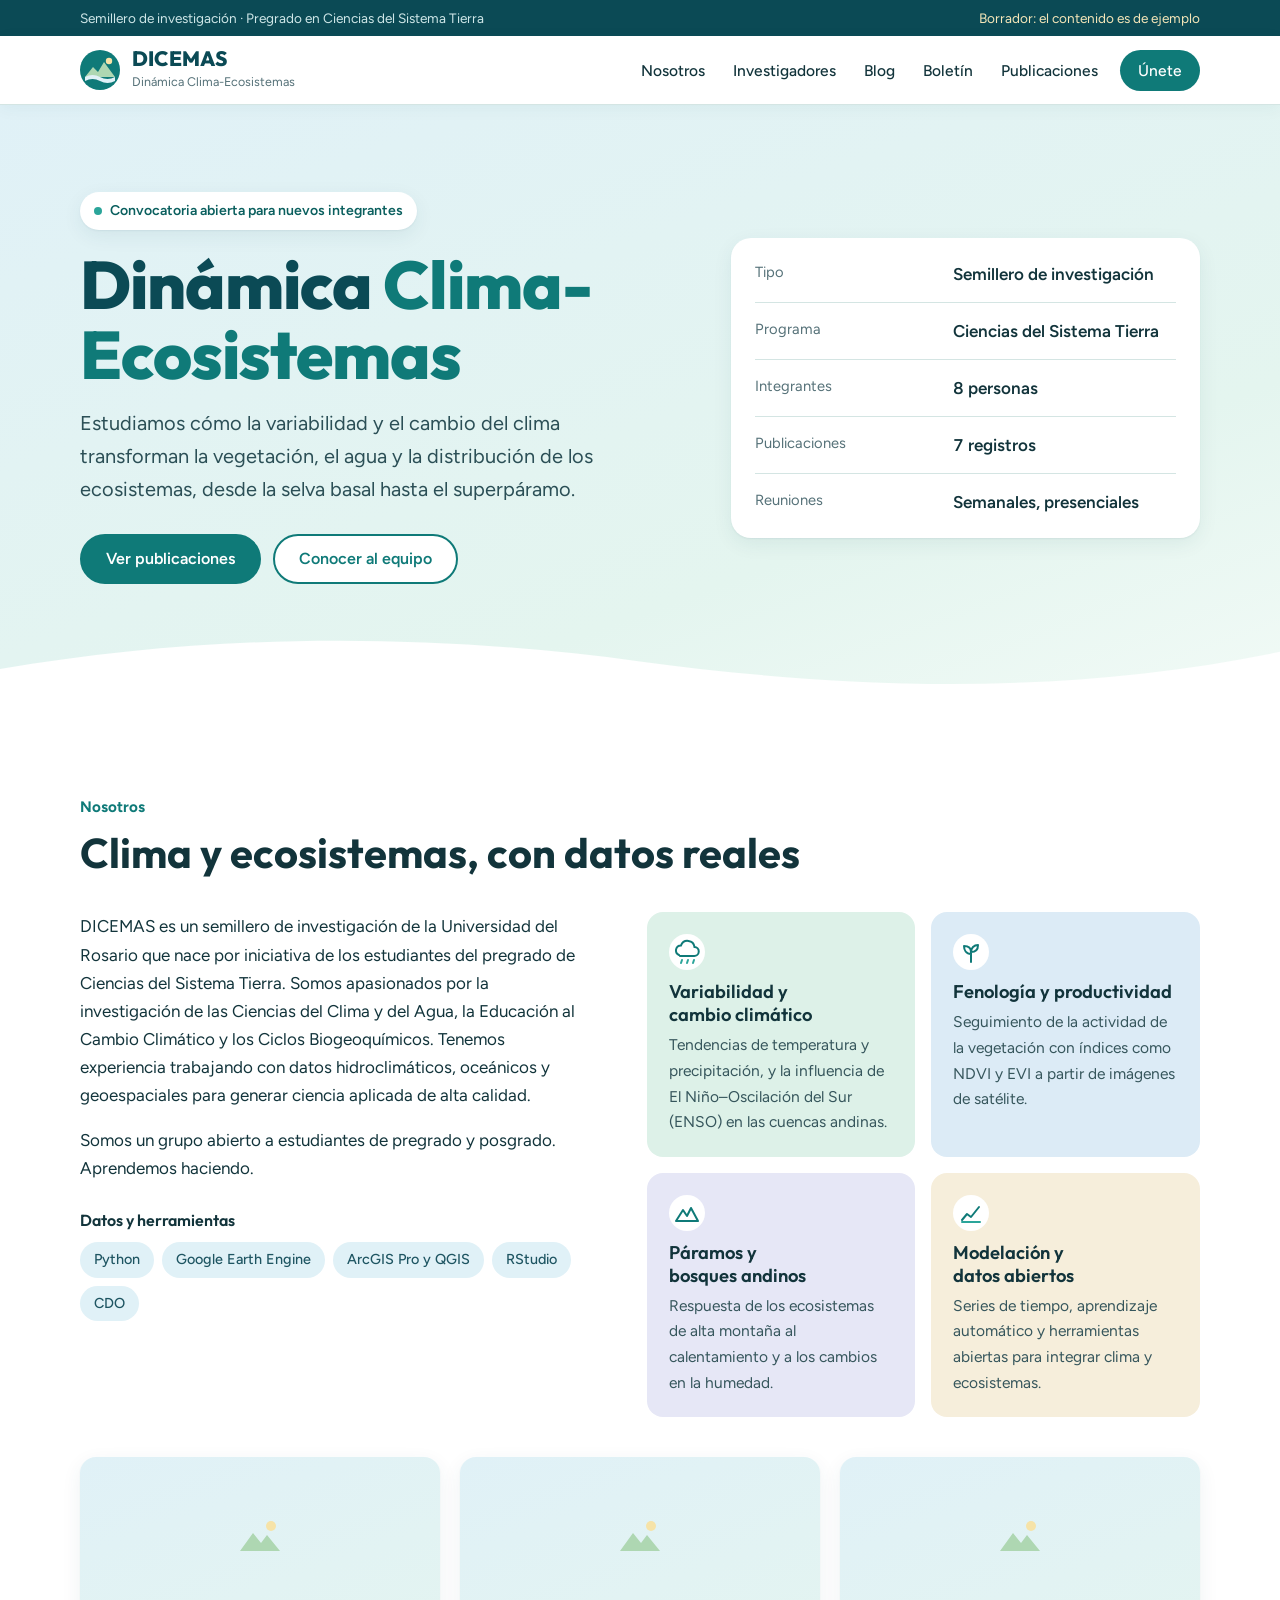
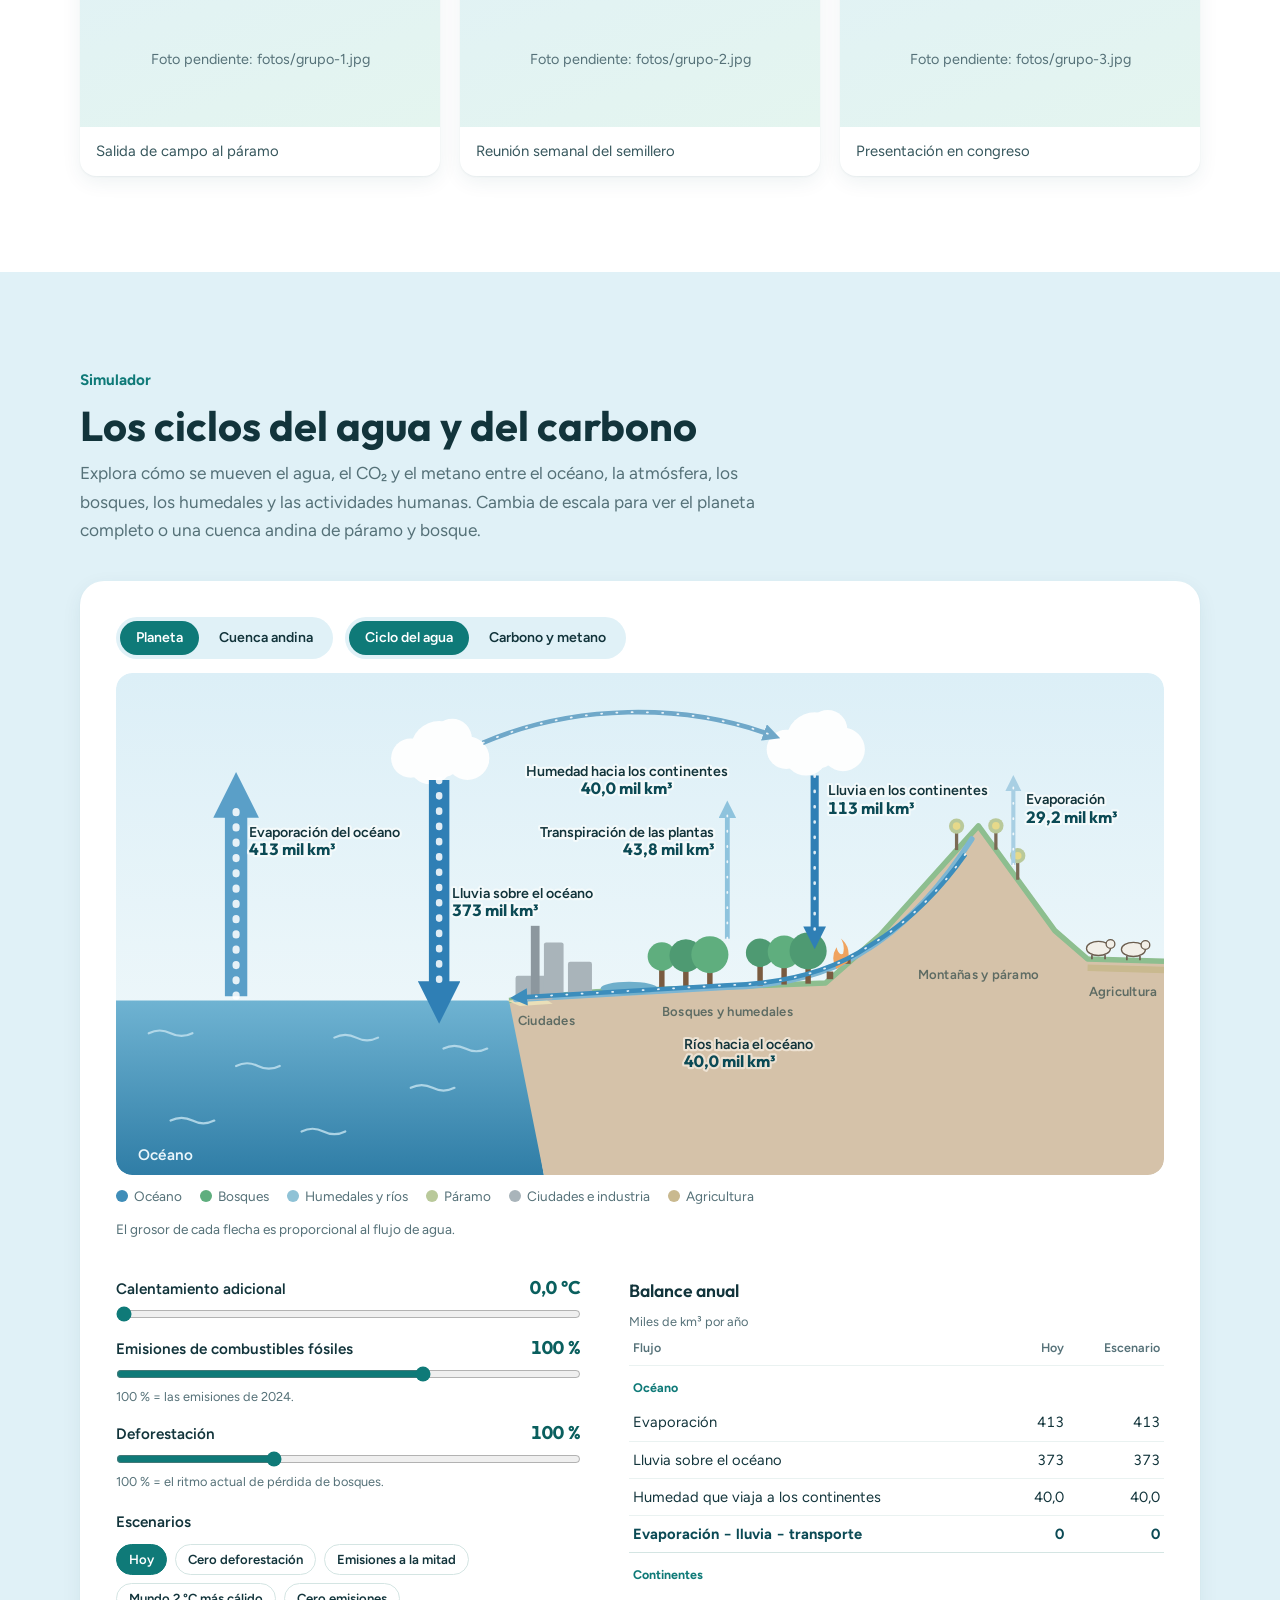
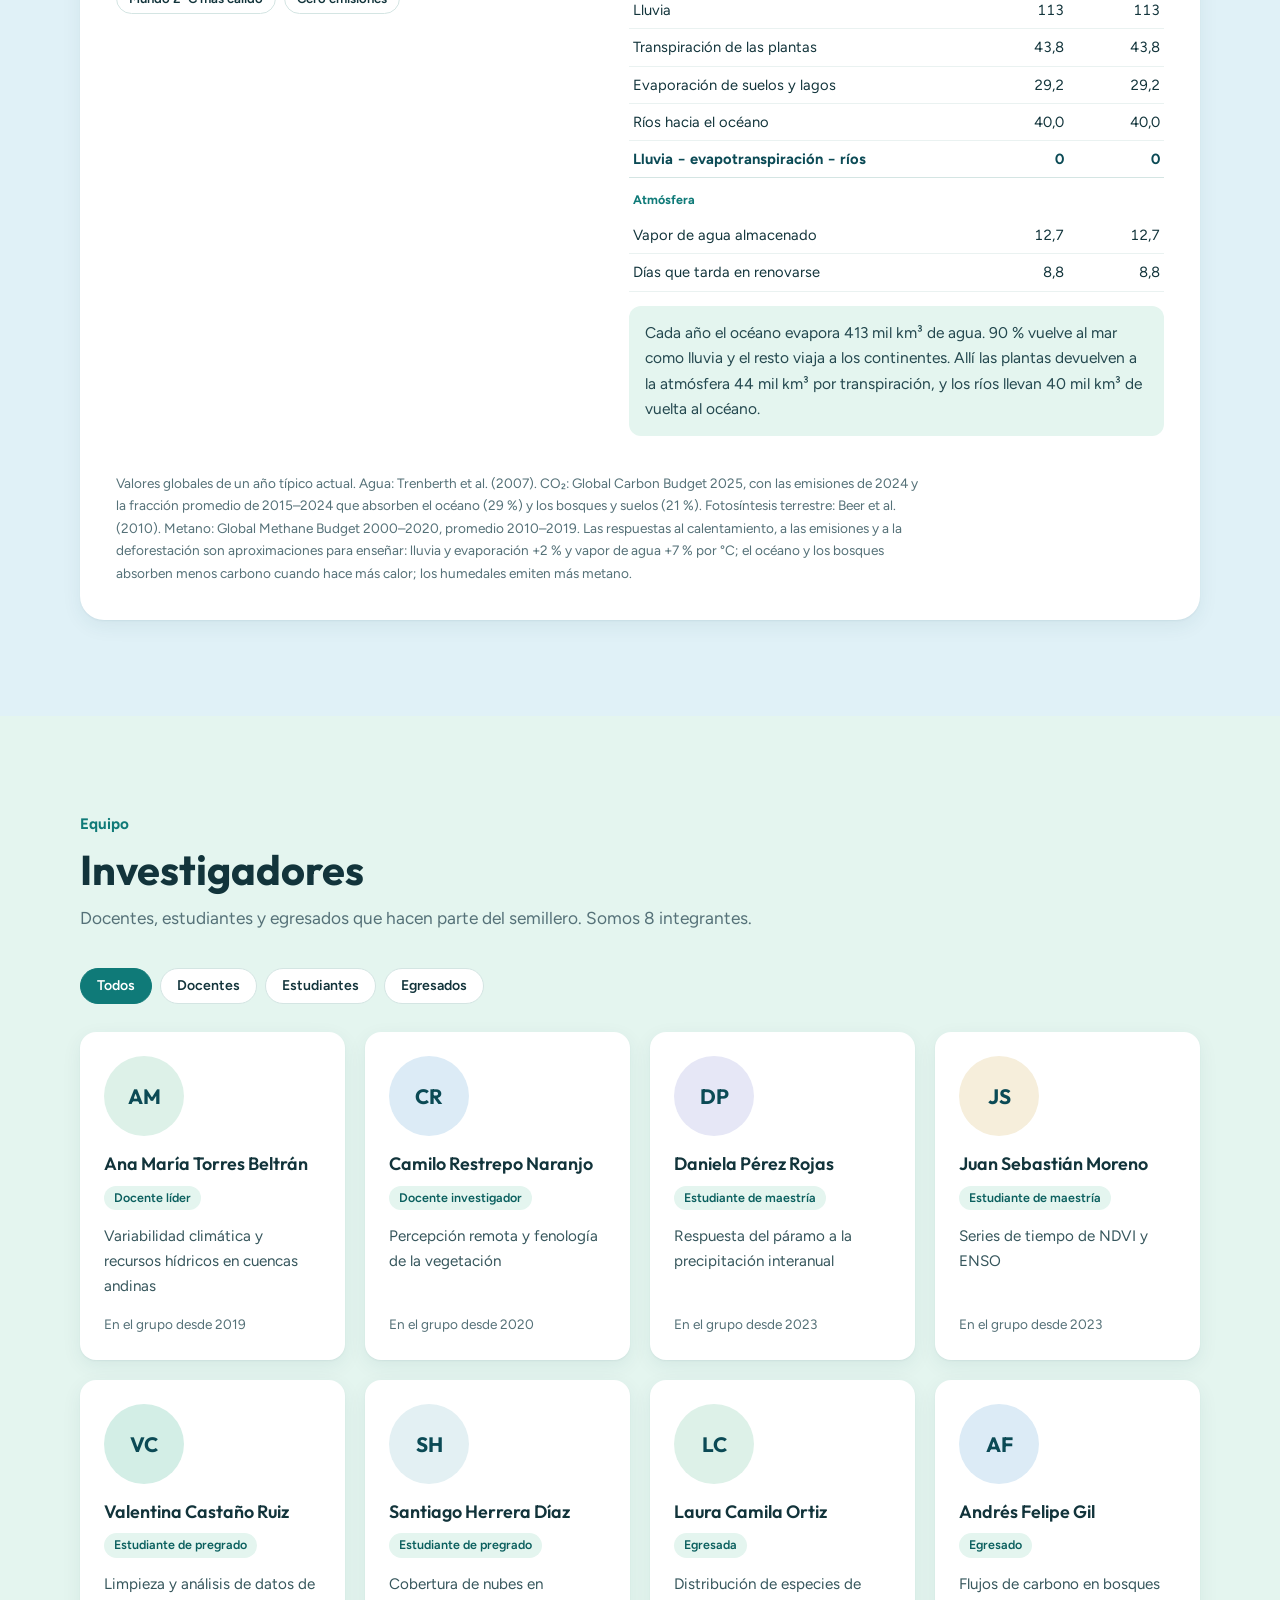
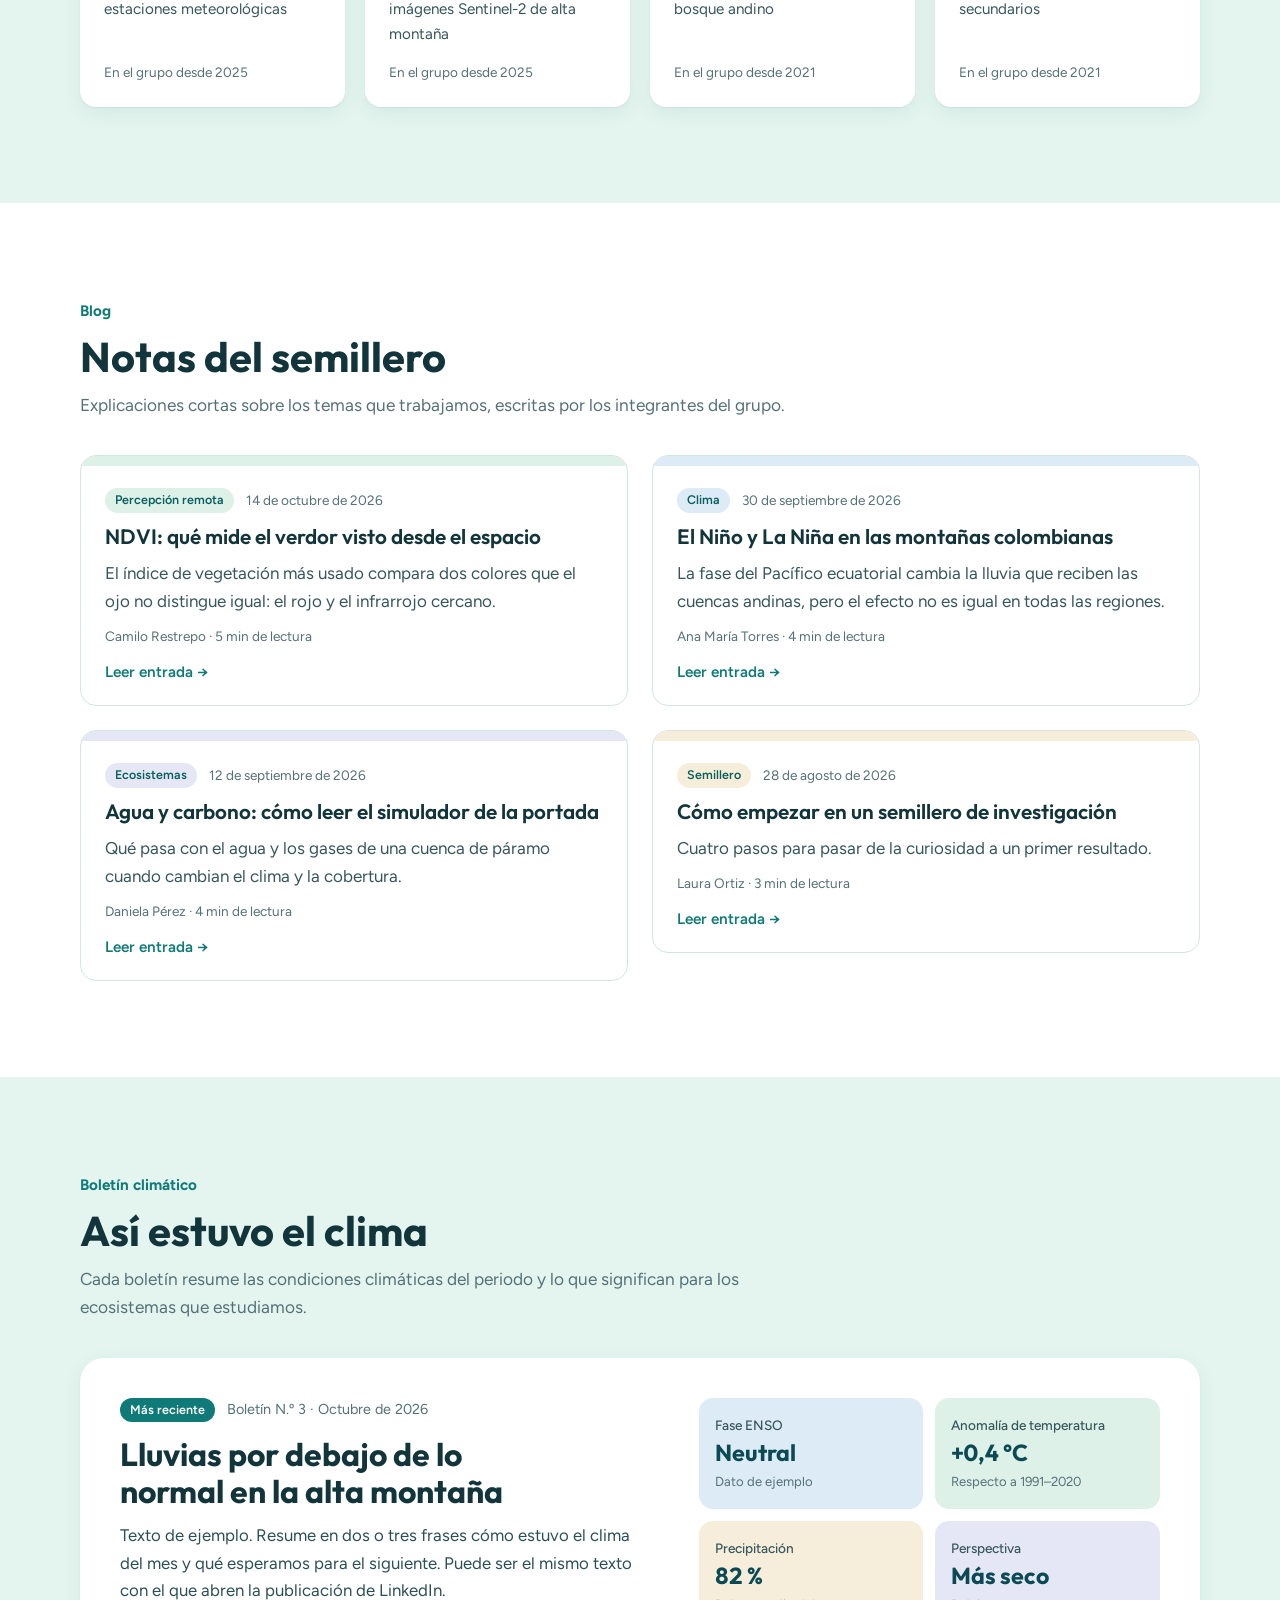
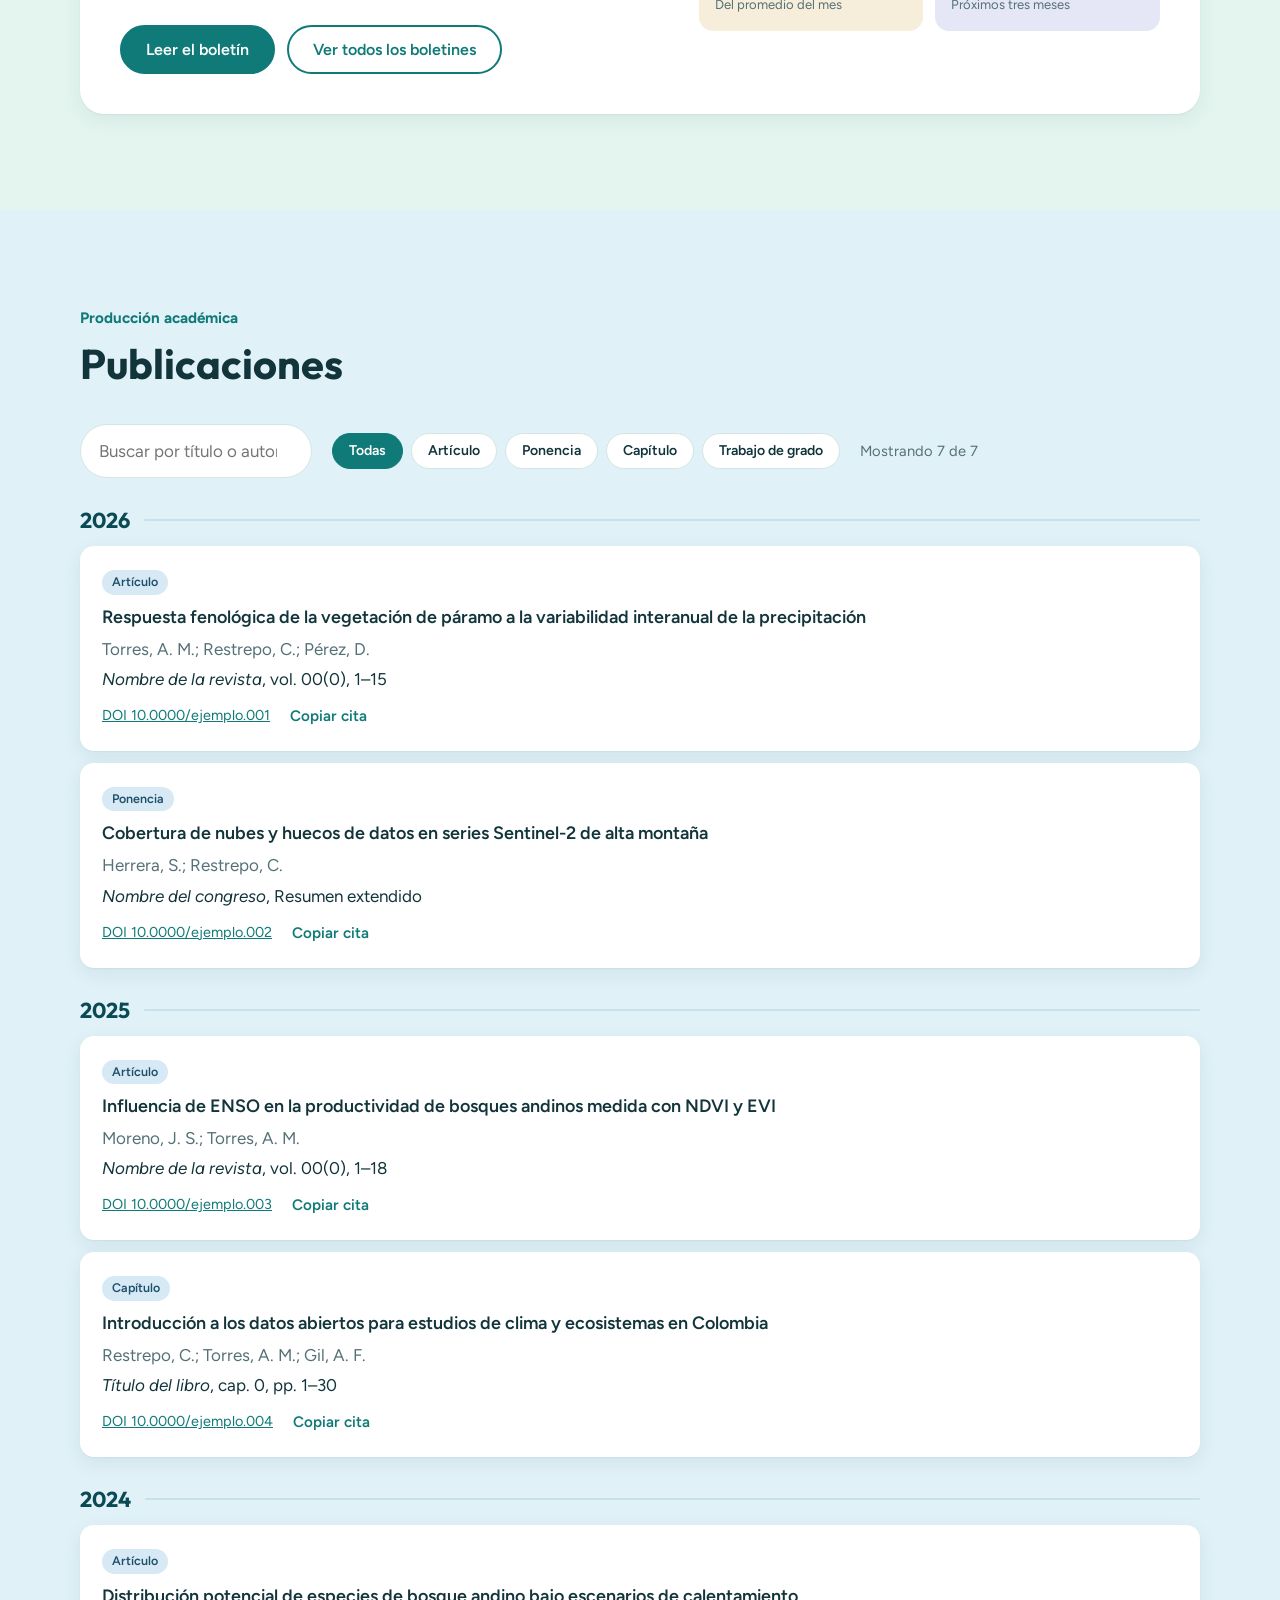
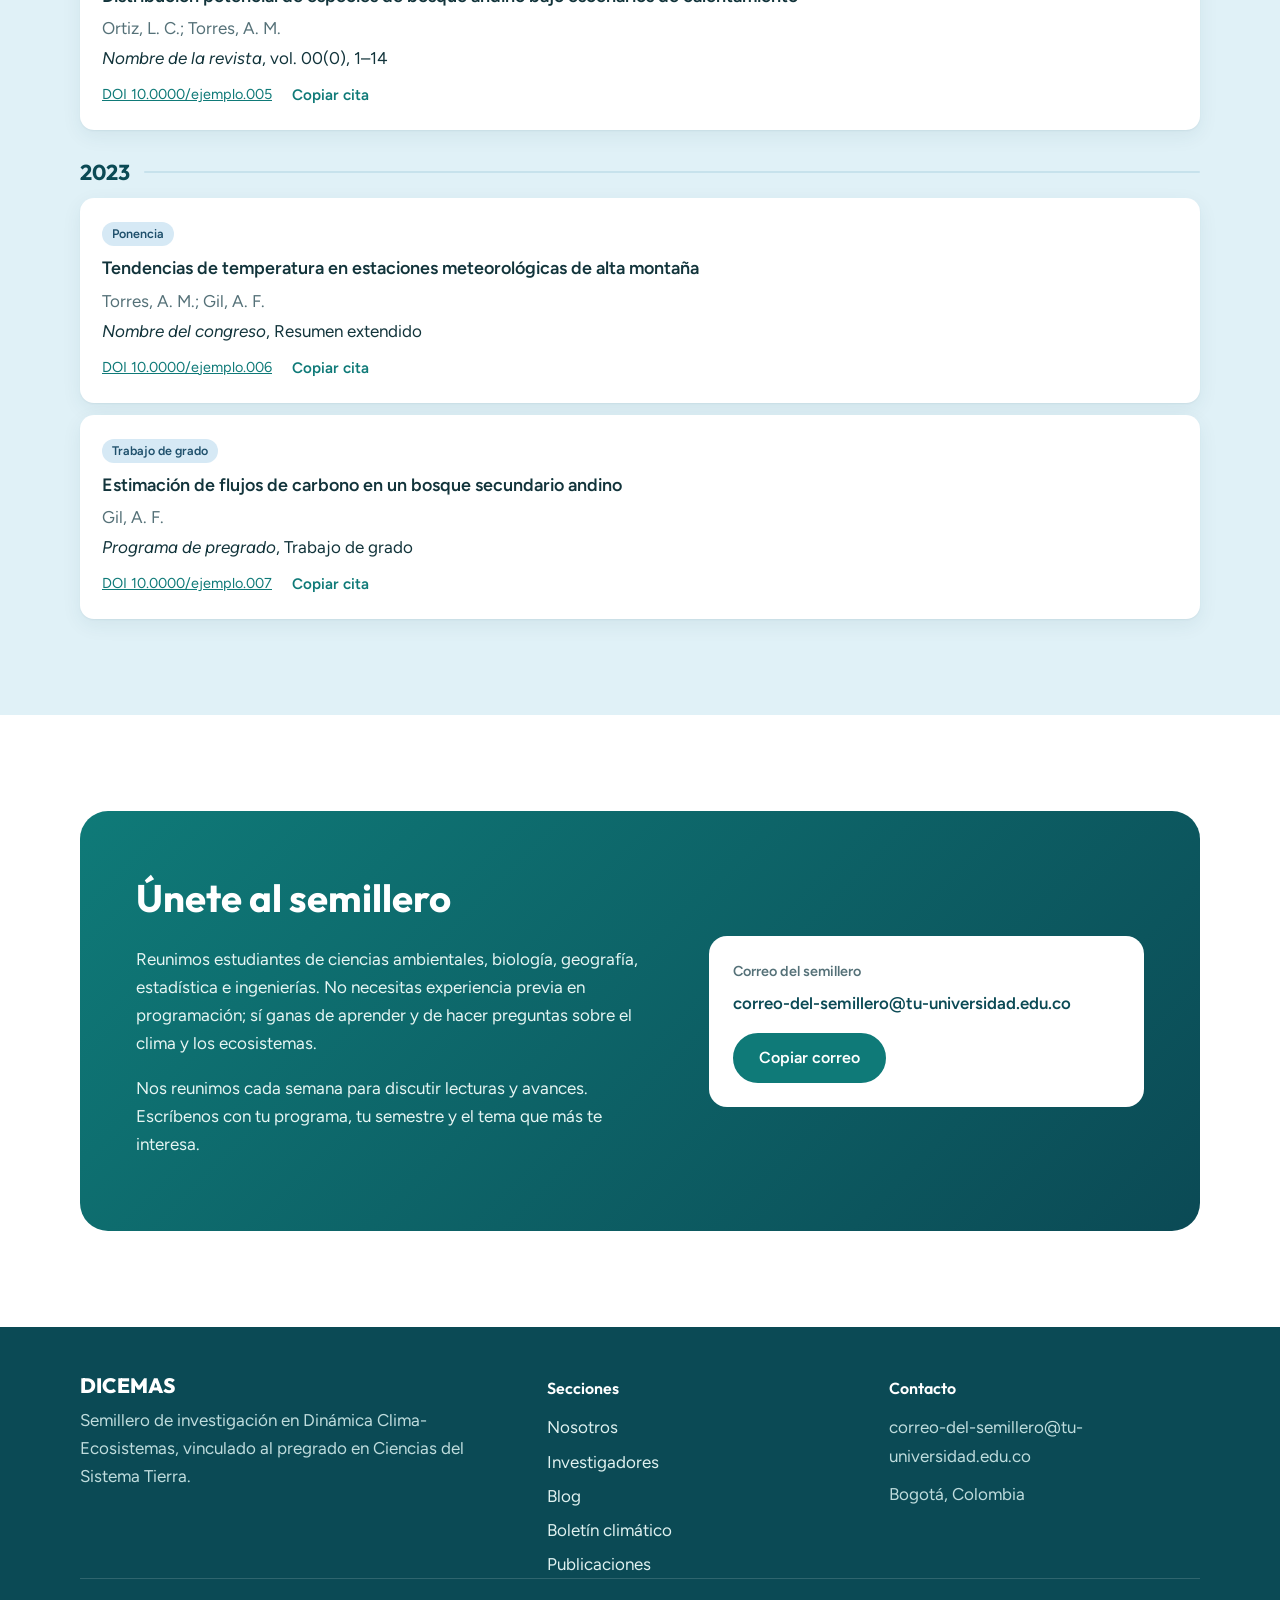
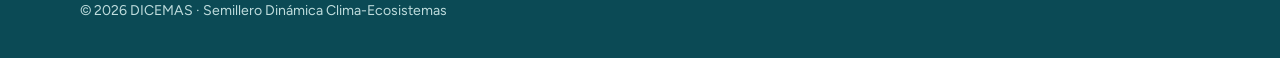
==== commit af493eb6: "Update index.html" ====
--- a/index.html
+++ b/index.html
@@ -4,7 +4,7 @@
 <meta charset="utf-8">
 <meta name="viewport" content="width=device-width, initial-scale=1, viewport-fit=cover">
 <title>DICEMAS · Semillero Dinámica Clima-Ecosistemas</title>
-<meta name="description" content="Semillero de investigación DICEMAS: dinámica entre el clima y los ecosistemas. Investigadores, blog y publicaciones.">
+<meta name="description" content="Semillero de investigación Dinámica Clima-Ecosistemas (DICEMAS). Investigadores, blog y publicaciones.">
 <link rel="preconnect" href="https://fonts.googleapis.com">
 <link rel="preconnect" href="https://fonts.gstatic.com" crossorigin>
 <link rel="stylesheet" href="https://fonts.googleapis.com/css2?family=Outfit:wght@500;600;700;800&family=Figtree:ital,wght@0,400;0,500;0,600;0,700;1,400&display=swap">
@@ -79,11 +79,11 @@
       </div>
       <div class="about">
         <div class="about-text">
-          <p>DICEMAS es un semillero de investigación que estudia la dinámica entre el clima y los ecosistemas. Trabajamos con series de tiempo meteorológicas, imágenes de satélite y datos de campo para entender cómo responden los páramos y los bosques andinos a la variabilidad y al cambio del clima.</p>
-          <p>Somos un grupo abierto a estudiantes de pregrado y posgrado. Aprendemos haciendo: cada integrante formula una pregunta, la trabaja con datos reales y la presenta en seminarios, congresos y publicaciones.</p>
+          <p>DICEMAS es un semillero de investigación de la Universidad del Rosario que nace por iniciativa de los estudiantes del pregrado de Ciencias del Sistema Tierra. Somos apasionados por la investigación de las Ciencias del Clima y del Agua, la Educación al Cambio Climático y los Ciclos Biogeoquímicos. Tenemos experiencia trabajando con datos hidroclimáticos, oceánicos y geoespaciales para generar ciencia aplicada de alta calidad.</p>
+          <p>Somos un grupo abierto a estudiantes de pregrado y posgrado. Aprendemos haciendo.</p>
           <h3 class="tools-title">Datos y herramientas</h3>
           <ul class="tools">
-            <li>Python</li><li>R</li><li>Google Earth Engine</li><li>QGIS</li><li>Series del IDEAM</li><li>Sentinel-2 y MODIS</li>
+            <li>Python</li><li>Google Earth Engine</li><li>ArcGIS Pro y QGIS</li><li>RStudio</li><li>CDO</li>
           </ul>
         </div>
         <ul class="lines" id="lines" aria-label="Líneas de investigación"></ul>
